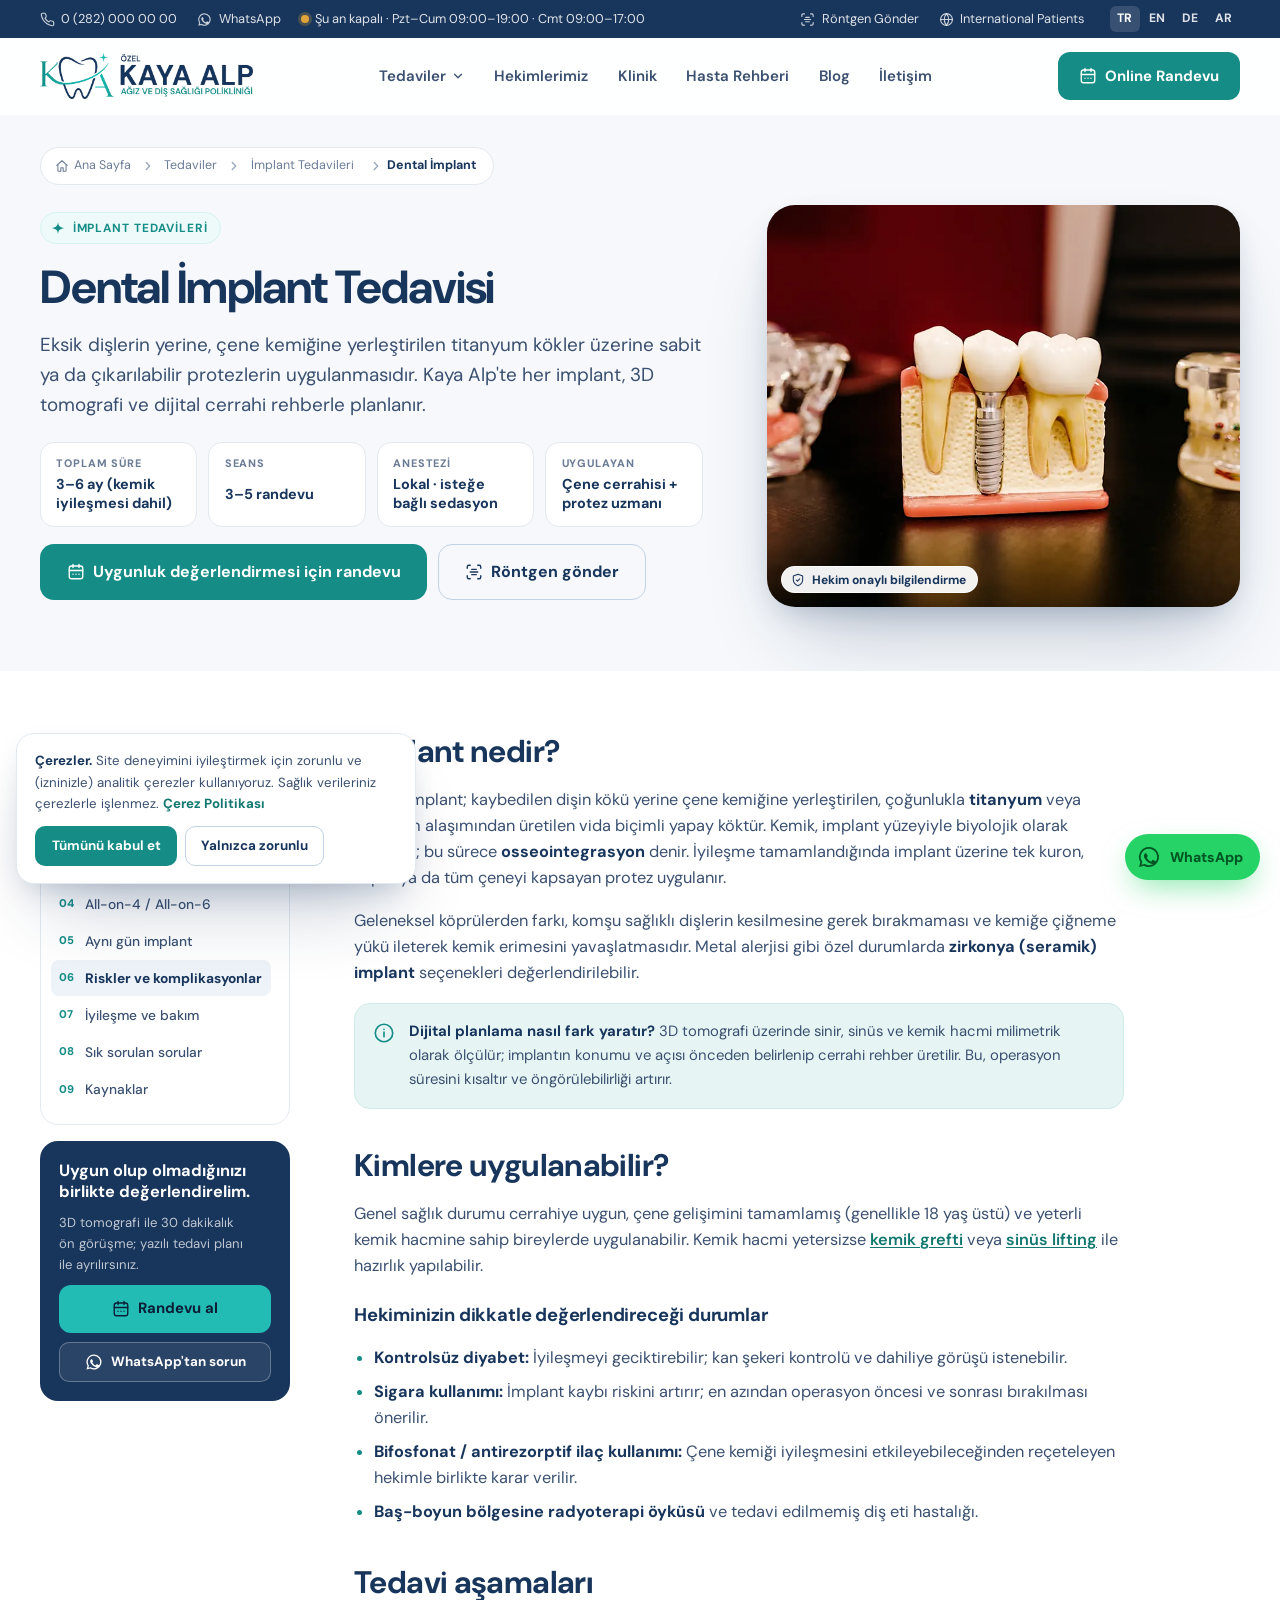
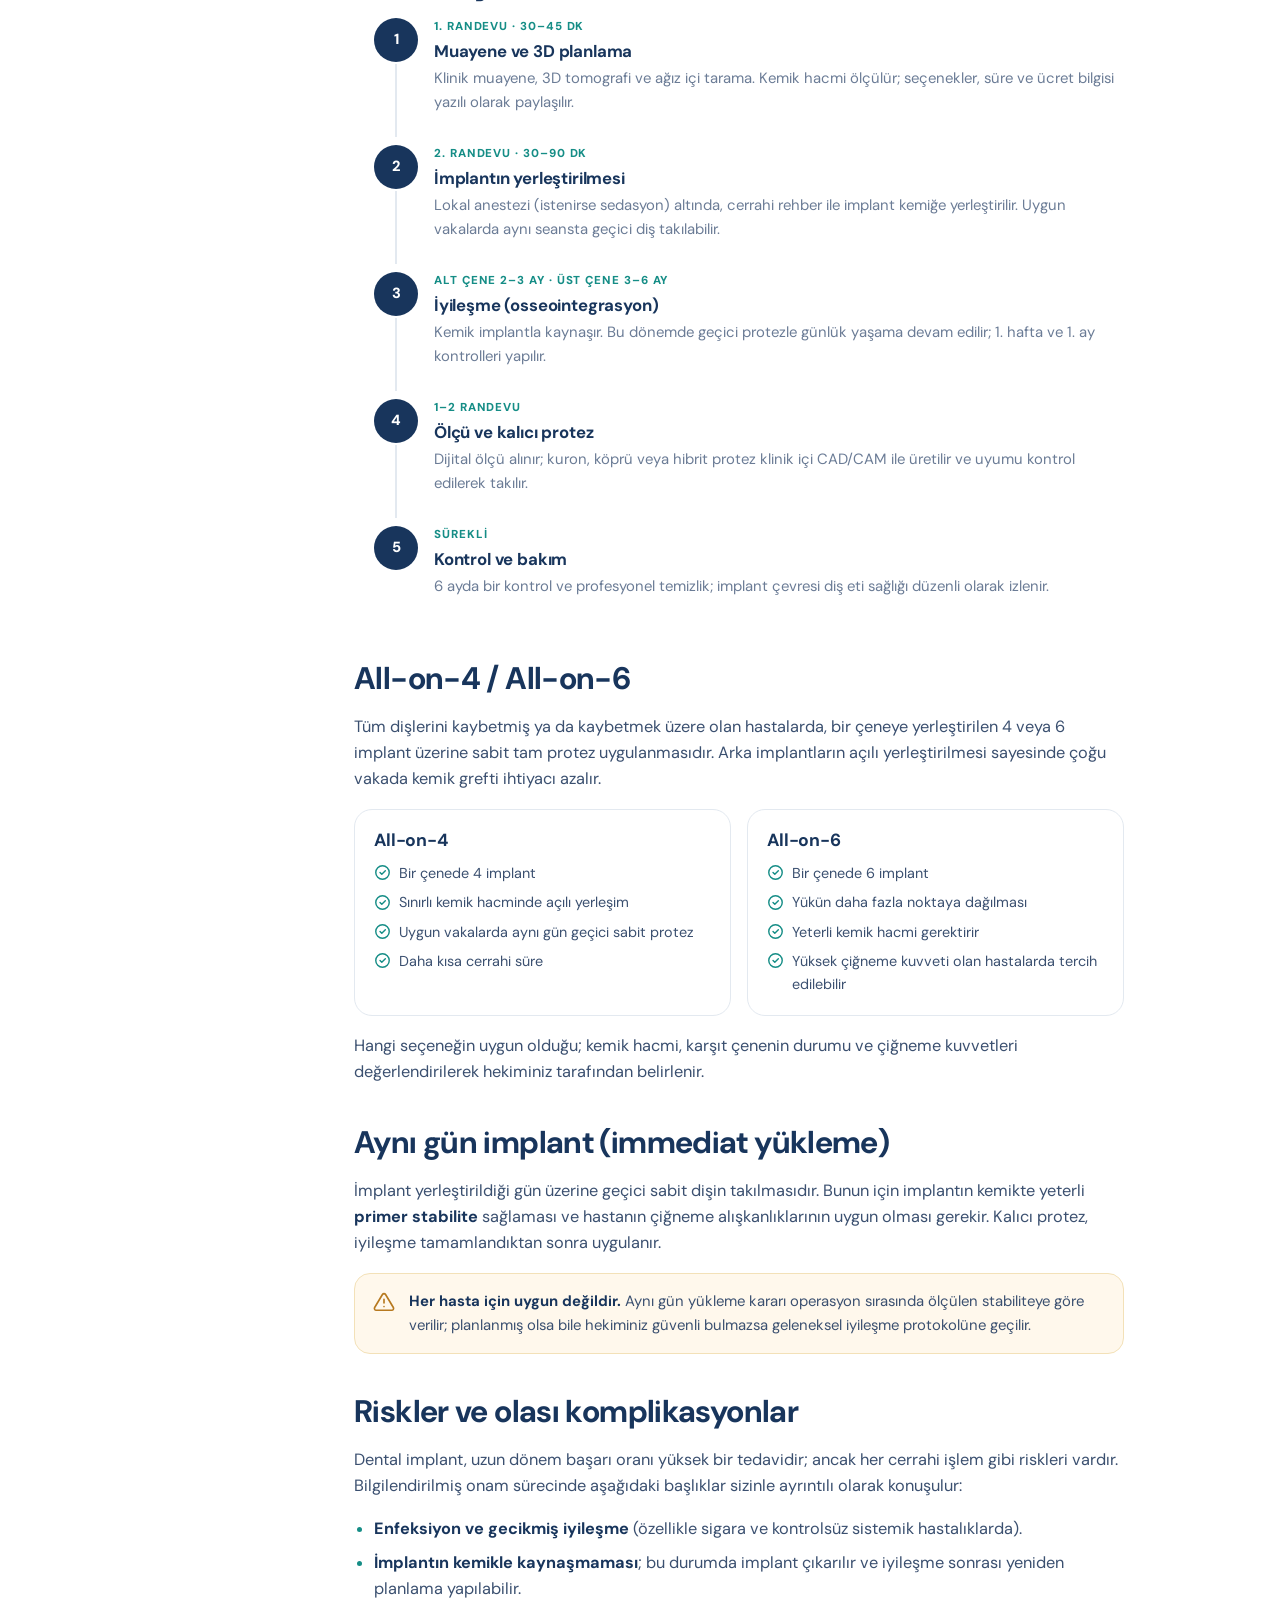
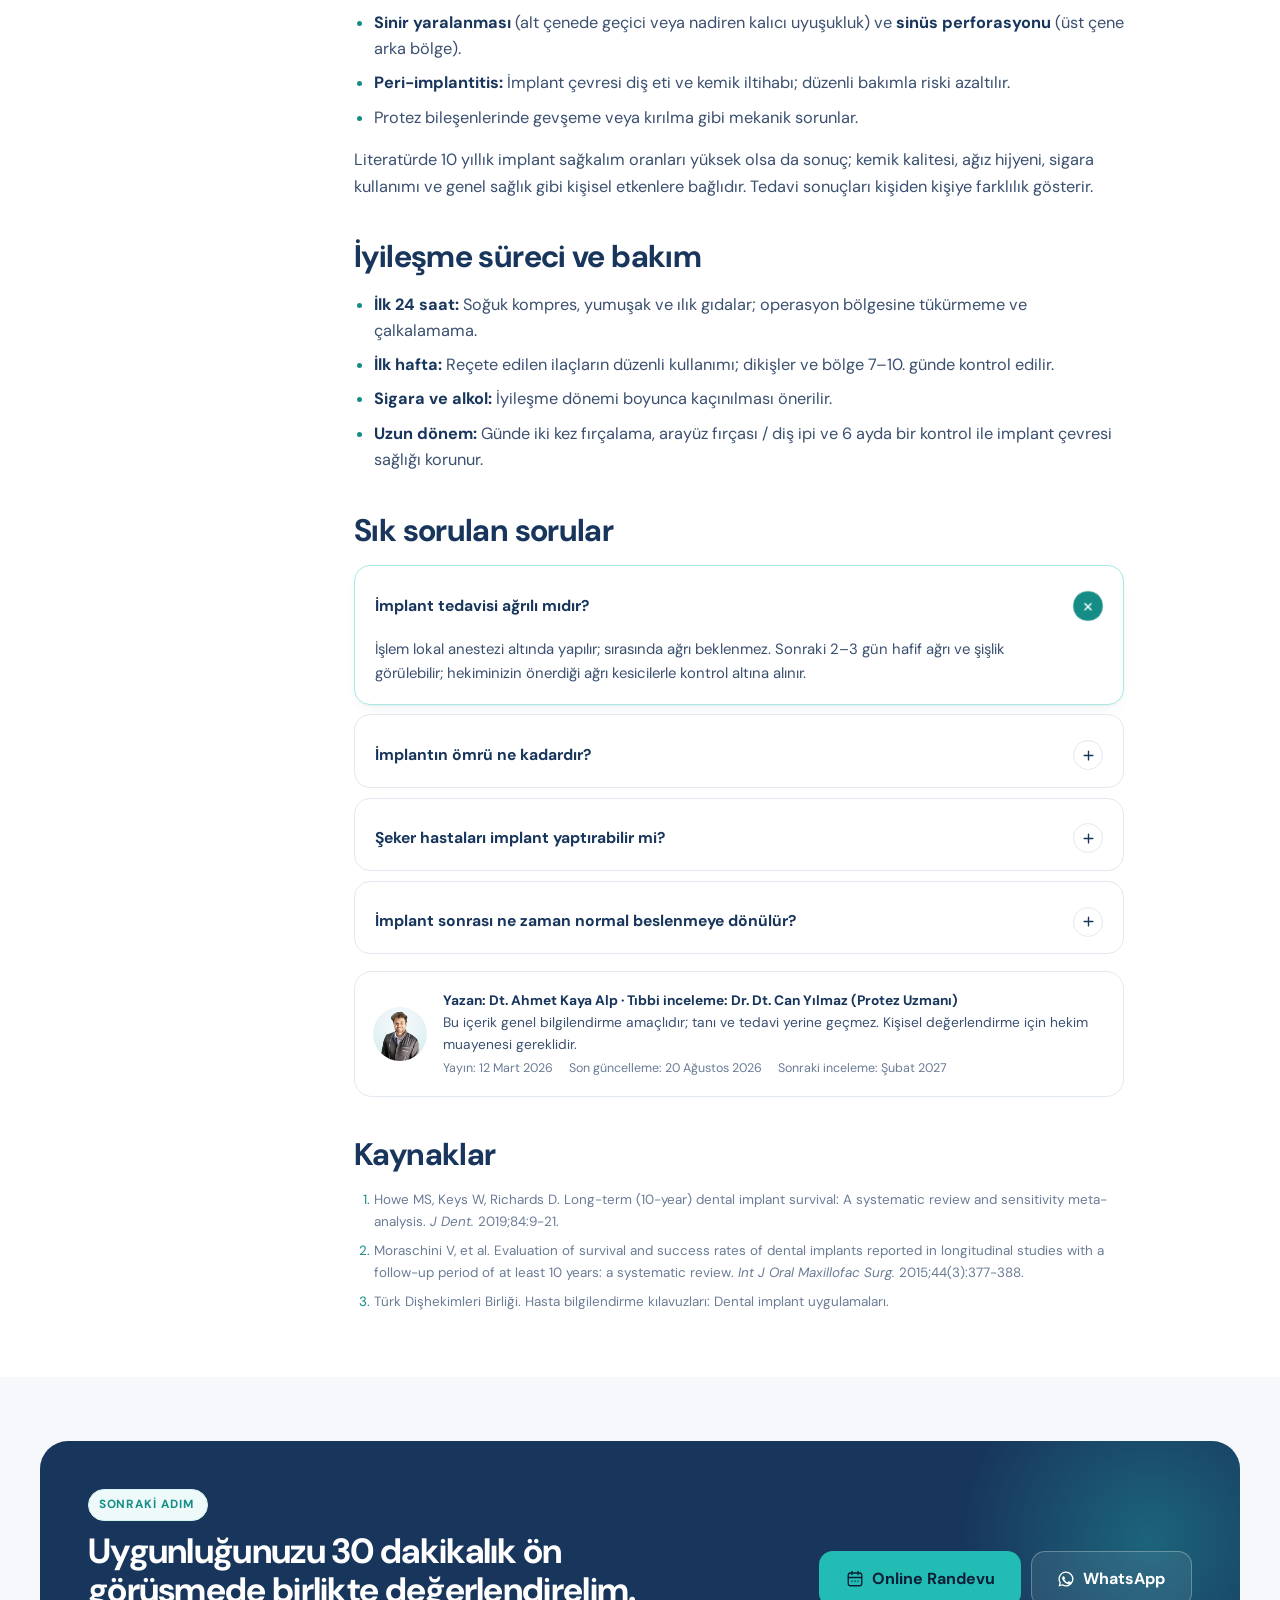
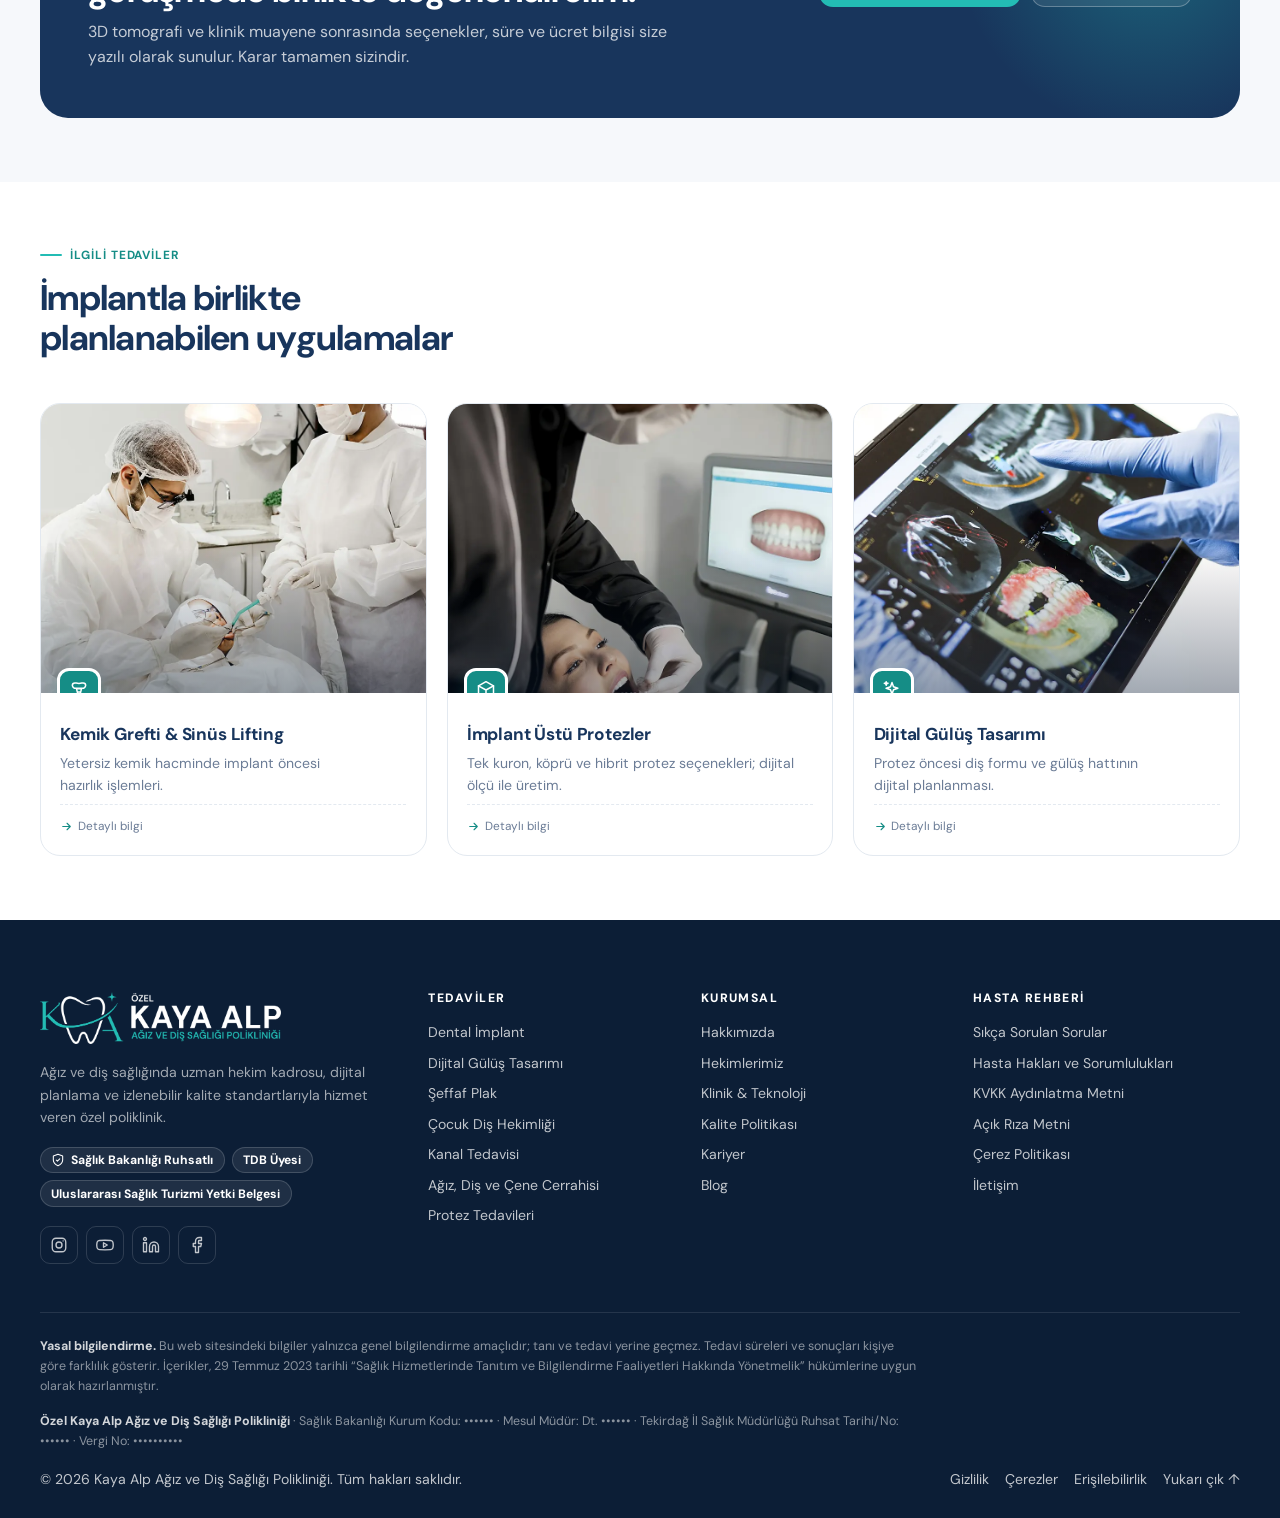
==== tedaviler/implant.html @ f44981b9 "Kaya Alp prototype v0.2 preview build Co-Authored-By: Claude Fable 5.1 <noreply@anthropic.com>" ====
<!DOCTYPE html>
<html lang="tr" class="no-js">
<head>
  <meta charset="utf-8">
  <meta name="viewport" content="width=device-width, initial-scale=1, viewport-fit=cover">
  <title>Dental İmplant Tedavisi: Aşamalar, Süre ve Riskler | Kaya Alp Ağız ve Diş Sağlığı Polikliniği</title>
  <meta name="description" content="Dental implant nedir, kimlere uygulanır, tedavi kaç aşamadan oluşur ve ne kadar sürer? All-on-4, aynı gün implant ve olası riskler; Kaya Alp hekimlerinin hazırladığı, güncel kaynaklara dayanan bilgilendirme.">
  <link rel="canonical" href="https://kayaalpdent.com/tedaviler/implant">
  <link rel="alternate" hreflang="tr" href="https://kayaalpdent.com/tedaviler/implant">
  <link rel="alternate" hreflang="en" href="https://kayaalpdent.com/en/treatments/dental-implants">
  <link rel="alternate" hreflang="de" href="https://kayaalpdent.com/de/behandlungen/zahnimplantate">
  <link rel="alternate" hreflang="x-default" href="https://kayaalpdent.com/tedaviler/implant">
  <meta name="robots" content="index, follow, max-image-preview:large, max-snippet:-1">
  <meta name="theme-color" content="#18355C">
  <meta property="og:type" content="article">
  <meta property="og:locale" content="tr_TR">
  <meta property="og:site_name" content="Kaya Alp Ağız ve Diş Sağlığı Polikliniği">
  <meta property="og:title" content="Dental İmplant Tedavisi: Aşamalar, Süre ve Riskler">
  <meta property="og:description" content="İmplant kimlere uygulanır, kaç seans sürer, riskleri nelerdir? Hekim onaylı bilgilendirme.">
  <meta property="og:url" content="https://kayaalpdent.com/tedaviler/implant">
  <meta property="og:image" content="https://kayaalpdent.com/assets/img/tx-implant.jpg">
  <meta name="twitter:card" content="summary_large_image">
  <link rel="icon" href="../assets/img/favicon.svg" type="image/svg+xml">
  <link rel="preconnect" href="https://fonts.googleapis.com">
  <link rel="preconnect" href="https://fonts.gstatic.com" crossorigin>
  <link rel="stylesheet" href="https://fonts.googleapis.com/css2?family=DM+Sans:opsz,wght@9..40,300..800&display=swap">
  <link rel="stylesheet" href="../assets/css/style.css">
  <script>document.documentElement.className = document.documentElement.className.replace('no-js', 'js');</script>
  <script type="application/ld+json">
  {
    "@context": "https://schema.org",
    "@graph": [
      {
        "@type": "MedicalWebPage",
        "@id": "https://kayaalpdent.com/tedaviler/implant#webpage",
        "url": "https://kayaalpdent.com/tedaviler/implant",
        "name": "Dental İmplant Tedavisi: Aşamalar, Süre ve Riskler",
        "inLanguage": "tr-TR",
        "isPartOf": { "@id": "https://kayaalpdent.com/#website" },
        "about": { "@id": "https://kayaalpdent.com/tedaviler/implant#procedure" },
        "audience": { "@type": "MedicalAudience", "audienceType": "Patient" },
        "author": { "@type": "Person", "name": "Dt. Ahmet Kaya Alp", "jobTitle": "Diş Hekimi", "worksFor": { "@id": "https://kayaalpdent.com/#clinic" } },
        "reviewedBy": { "@type": "Person", "name": "Dr. Dt. Can Yılmaz", "jobTitle": "Protez Uzmanı" },
        "datePublished": "2026-03-12",
        "dateModified": "2026-08-20",
        "lastReviewed": "2026-08-20",
        "publisher": { "@id": "https://kayaalpdent.com/#clinic" }
      },
      {
        "@type": "MedicalProcedure",
        "@id": "https://kayaalpdent.com/tedaviler/implant#procedure",
        "name": "Dental İmplant",
        "alternateName": ["Diş İmplantı", "Dental Implant"],
        "procedureType": "https://schema.org/SurgicalProcedure",
        "bodyLocation": "Çene kemiği",
        "howPerformed": "Lokal anestezi altında, 3D tomografi ile planlanan konuma titanyum implant yerleştirilir; kemik iyileşmesi (osseointegrasyon) sonrası protez uygulanır.",
        "preparation": "Klinik muayene, 3D tomografi, gerekirse kemik grefti veya sinüs lifting.",
        "followup": "İlk hafta kontrol, protez sonrası 6 ayda bir kontrol ve profesyonel temizlik."
      },
      {
        "@type": "BreadcrumbList",
        "itemListElement": [
          { "@type": "ListItem", "position": 1, "name": "Ana Sayfa", "item": "https://kayaalpdent.com/" },
          { "@type": "ListItem", "position": 2, "name": "Tedaviler", "item": "https://kayaalpdent.com/tedaviler" },
          { "@type": "ListItem", "position": 3, "name": "Dental İmplant", "item": "https://kayaalpdent.com/tedaviler/implant" }
        ]
      },
      {
        "@type": "FAQPage",
        "mainEntity": [
          { "@type": "Question", "name": "İmplant tedavisi ağrılı mıdır?", "acceptedAnswer": { "@type": "Answer", "text": "İşlem lokal anestezi altında yapılır; sırasında ağrı beklenmez. Sonraki 2–3 gün hafif ağrı ve şişlik görülebilir; hekiminizin önerdiği ağrı kesicilerle kontrol altına alınır." } },
          { "@type": "Question", "name": "İmplantın ömrü ne kadardır?", "acceptedAnswer": { "@type": "Answer", "text": "Düzenli bakım ve kontrolle implantlar uzun yıllar kullanılabilir; literatürde 10 yıllık sağkalım oranları yüksektir. Ömür; ağız hijyeni, sigara, genel sağlık ve kemik kalitesine bağlıdır." } },
          { "@type": "Question", "name": "Şeker hastaları implant yaptırabilir mi?", "acceptedAnswer": { "@type": "Answer", "text": "Kan şekeri kontrol altındaysa çoğunlukla uygulanabilir. Kontrolsüz diyabet iyileşmeyi geciktirebileceğinden, hekiminiz dahiliye görüşü ve HbA1c değerlendirmesi isteyebilir." } },
          { "@type": "Question", "name": "İmplant sonrası ne zaman normal beslenmeye dönülür?", "acceptedAnswer": { "@type": "Answer", "text": "İlk 24 saat soğuk ve yumuşak gıdalar önerilir; ilk hafta çiğneme bölgesine yük bindirilmez. Kalıcı protez takıldıktan sonra normal beslenmeye dönülür." } }
        ]
      }
    ]
  }
  </script>
</head>
<body>
<a class="skip-link" href="#icerik">İçeriğe geç</a>

<svg width="0" height="0" style="position:absolute" aria-hidden="true" focusable="false">
  <defs>
    <symbol id="i-spark" viewBox="0 0 24 24"><path fill="currentColor" d="M12 1.5c.7 6.6 2.4 8.3 10.5 10.5C14.4 14.2 12.7 15.9 12 22.5c-.7-6.6-2.4-8.3-10.5-10.5C9.6 9.8 11.3 8.1 12 1.5z"/></symbol>
    <symbol id="i-phone" viewBox="0 0 24 24" fill="none" stroke="currentColor" stroke-width="1.8" stroke-linecap="round" stroke-linejoin="round"><path d="M22 16.9v3a2 2 0 0 1-2.2 2 19.8 19.8 0 0 1-8.6-3.1 19.5 19.5 0 0 1-6-6A19.8 19.8 0 0 1 2.1 4.2 2 2 0 0 1 4.1 2h3a2 2 0 0 1 2 1.7c.1.9.4 1.8.7 2.7a2 2 0 0 1-.5 2.1L8 9.8a16 16 0 0 0 6 6l1.3-1.3a2 2 0 0 1 2.1-.4c.9.3 1.8.6 2.7.7a2 2 0 0 1 1.7 2z"/></symbol>
    <symbol id="i-whatsapp" viewBox="0 0 24 24"><path fill="currentColor" d="M12 2a10 10 0 0 0-8.6 15.1L2 22l5-1.3A10 10 0 1 0 12 2zm0 1.8a8.2 8.2 0 1 1-4.2 15.3l-.3-.2-3 .8.8-2.9-.2-.3A8.2 8.2 0 0 1 12 3.8zm-3.3 4.4c-.2 0-.5.1-.8.4-.3.3-1 1-1 2.4s1 2.8 1.2 3c.1.2 2 3.2 5 4.3 2.5 1 3 .8 3.5.7.5-.1 1.7-.7 2-1.4.2-.7.2-1.3.2-1.4-.1-.1-.3-.2-.6-.3l-2-1c-.3-.1-.5-.2-.7.2l-1 1.2c-.2.2-.3.2-.6.1-.3-.2-1.3-.5-2.4-1.5-.9-.8-1.5-1.8-1.7-2.1-.2-.3 0-.5.1-.6l.5-.5.3-.5c.1-.2 0-.4 0-.5L9.5 8.7c-.2-.6-.5-.5-.7-.5h-.1z"/></symbol>
    <symbol id="i-scan" viewBox="0 0 24 24" fill="none" stroke="currentColor" stroke-width="1.8" stroke-linecap="round" stroke-linejoin="round"><path d="M3 7V5a2 2 0 0 1 2-2h2M17 3h2a2 2 0 0 1 2 2v2M21 17v2a2 2 0 0 1-2 2h-2M7 21H5a2 2 0 0 1-2-2v-2"/><path d="M7 12h10M9 8.5h6M9 15.5h6"/></symbol>
    <symbol id="i-calendar" viewBox="0 0 24 24" fill="none" stroke="currentColor" stroke-width="1.8" stroke-linecap="round" stroke-linejoin="round"><rect x="3" y="4" width="18" height="17" rx="3"/><path d="M16 2v4M8 2v4M3 10h18M8 15h.01M12 15h.01M16 15h.01"/></symbol>
    <symbol id="i-globe" viewBox="0 0 24 24" fill="none" stroke="currentColor" stroke-width="1.8" stroke-linecap="round" stroke-linejoin="round"><circle cx="12" cy="12" r="9.5"/><path d="M2.5 12h19M12 2.5a14.5 14.5 0 0 1 0 19M12 2.5a14.5 14.5 0 0 0 0 19"/></symbol>
    <symbol id="i-shield" viewBox="0 0 24 24" fill="none" stroke="currentColor" stroke-width="1.8" stroke-linecap="round" stroke-linejoin="round"><path d="M12 22s8-4 8-10V5l-8-3-8 3v7c0 6 8 10 8 10z"/><path d="m9 12 2 2 4-4"/></symbol>
    <symbol id="i-check" viewBox="0 0 24 24" fill="none" stroke="currentColor" stroke-width="2" stroke-linecap="round" stroke-linejoin="round"><circle cx="12" cy="12" r="9.5"/><path d="m8.5 12 2.5 2.5 5-5"/></symbol>
    <symbol id="i-arrow" viewBox="0 0 24 24" fill="none" stroke="currentColor" stroke-width="2" stroke-linecap="round" stroke-linejoin="round"><path d="M5 12h14M13 6l6 6-6 6"/></symbol>
    <symbol id="i-chevron" viewBox="0 0 24 24" fill="none" stroke="currentColor" stroke-width="2.2" stroke-linecap="round" stroke-linejoin="round"><path d="m6 9 6 6 6-6"/></symbol>
    <symbol id="i-chevron-r" viewBox="0 0 24 24" fill="none" stroke="currentColor" stroke-width="2.2" stroke-linecap="round" stroke-linejoin="round"><path d="m9 6 6 6-6 6"/></symbol>
    <symbol id="i-close" viewBox="0 0 24 24" fill="none" stroke="currentColor" stroke-width="2" stroke-linecap="round" stroke-linejoin="round"><path d="M18 6 6 18M6 6l12 12"/></symbol>
    <symbol id="i-menu" viewBox="0 0 24 24" fill="none" stroke="currentColor" stroke-width="2" stroke-linecap="round" stroke-linejoin="round"><path d="M4 7h16M4 12h16M4 17h10"/></symbol>
    <symbol id="i-plus" viewBox="0 0 24 24" fill="none" stroke="currentColor" stroke-width="2.2" stroke-linecap="round" stroke-linejoin="round"><path d="M12 5v14M5 12h14"/></symbol>
    <symbol id="i-home" viewBox="0 0 24 24" fill="none" stroke="currentColor" stroke-width="1.8" stroke-linecap="round" stroke-linejoin="round"><path d="M3 11 12 3l9 8"/><path d="M5 10v10a1 1 0 0 0 1 1h4v-6h4v6h4a1 1 0 0 0 1-1V10"/></symbol>
    <symbol id="i-grid" viewBox="0 0 24 24" fill="none" stroke="currentColor" stroke-width="1.8" stroke-linecap="round" stroke-linejoin="round"><rect x="3" y="3" width="7" height="7" rx="2"/><rect x="14" y="3" width="7" height="7" rx="2"/><rect x="3" y="14" width="7" height="7" rx="2"/><rect x="14" y="14" width="7" height="7" rx="2"/></symbol>
    <symbol id="i-tooth" viewBox="0 0 24 24" fill="none" stroke="currentColor" stroke-width="1.8" stroke-linecap="round" stroke-linejoin="round"><path d="M7 3c-2.5 0-4 2-4 4.5 0 3 1.5 4.5 2 7.5.4 2.5 1 6 2.5 6s2-3 2.5-5c.3-1 .7-1 1 0 .5 2 1 5 2.5 5s2.1-3.5 2.5-6c.5-3 2-4.5 2-7.5C20 5 18.5 3 16 3c-1.5 0-2.5.7-4 .7S8.5 3 7 3z"/></symbol>
    <symbol id="i-implant" viewBox="0 0 24 24" fill="none" stroke="currentColor" stroke-width="1.8" stroke-linecap="round" stroke-linejoin="round"><path d="M7 3.5C5 3.5 4 5 4 6.5c0 1.8 1.3 2.6 2.5 3.5h11C18.7 9.1 20 8.3 20 6.5 20 5 19 3.5 17 3.5c-1.4 0-2.2.6-5 .6s-3.6-.6-5-.6z"/><path d="M9 10.5h6l-1 4H10zM10 14.5h4l-.8 3h-2.4zM11.2 17.5h1.6l-.8 3z"/></symbol>
    <symbol id="i-sparkle" viewBox="0 0 24 24" fill="none" stroke="currentColor" stroke-width="1.8" stroke-linecap="round" stroke-linejoin="round"><path d="M12 3l1.8 5.2L19 10l-5.2 1.8L12 17l-1.8-5.2L5 10l5.2-1.8zM19 17l.8 2.2L22 20l-2.2.8L19 23l-.8-2.2L16 20l2.2-.8zM5 2l.6 1.6L7.2 4l-1.6.6L5 6.2 4.4 4.6 2.8 4l1.6-.4z"/></symbol>
    <symbol id="i-aligner" viewBox="0 0 24 24" fill="none" stroke="currentColor" stroke-width="1.8" stroke-linecap="round" stroke-linejoin="round"><path d="M3 12c0-3.5 2-6.5 4.5-6.5S12 8.5 12 12s2-6.5 4.5-6.5S21 8.5 21 12"/><path d="M3 12c0 3.5 2 6.5 4.5 6.5S12 15.5 12 12s2 6.5 4.5 6.5S21 15.5 21 12"/><path d="M5 12h14"/></symbol>
    <symbol id="i-cube" viewBox="0 0 24 24" fill="none" stroke="currentColor" stroke-width="1.8" stroke-linecap="round" stroke-linejoin="round"><path d="M12 2 3 7v10l9 5 9-5V7z"/><path d="M3 7l9 5 9-5M12 12v10"/></symbol>
    <symbol id="i-alert" viewBox="0 0 24 24" fill="none" stroke="currentColor" stroke-width="1.8" stroke-linecap="round" stroke-linejoin="round"><path d="M10.3 3.8 1.8 18a2 2 0 0 0 1.7 3h17a2 2 0 0 0 1.7-3L13.7 3.8a2 2 0 0 0-3.4 0z"/><path d="M12 9v4M12 17h.01"/></symbol>
    <symbol id="i-info" viewBox="0 0 24 24" fill="none" stroke="currentColor" stroke-width="1.8" stroke-linecap="round" stroke-linejoin="round"><circle cx="12" cy="12" r="9.5"/><path d="M12 11v5M12 8h.01"/></symbol>
    <symbol id="i-file" viewBox="0 0 24 24" fill="none" stroke="currentColor" stroke-width="1.8" stroke-linecap="round" stroke-linejoin="round"><path d="M14 2H6a2 2 0 0 0-2 2v16a2 2 0 0 0 2 2h12a2 2 0 0 0 2-2V8z"/><path d="M14 2v6h6M16 13H8M16 17H8M10 9H8"/></symbol>
    <symbol id="i-users" viewBox="0 0 24 24" fill="none" stroke="currentColor" stroke-width="1.8" stroke-linecap="round" stroke-linejoin="round"><path d="M17 21v-2a4 4 0 0 0-4-4H5a4 4 0 0 0-4 4v2"/><circle cx="9" cy="7" r="4"/><path d="M23 21v-2a4 4 0 0 0-3-3.9M16 3.1a4 4 0 0 1 0 7.8"/></symbol>
    <symbol id="i-hospital" viewBox="0 0 24 24" fill="none" stroke="currentColor" stroke-width="1.8" stroke-linecap="round" stroke-linejoin="round"><path d="M3 21h18M5 21V5a2 2 0 0 1 2-2h10a2 2 0 0 1 2 2v16"/><path d="M12 7v4M10 9h4M9 21v-4h6v4"/></symbol>
    <symbol id="i-heart" viewBox="0 0 24 24" fill="none" stroke="currentColor" stroke-width="1.8" stroke-linecap="round" stroke-linejoin="round"><path d="M19 14c1.5-1.5 3-3.2 3-5.5A5.5 5.5 0 0 0 12 5a5.5 5.5 0 0 0-10 3.5c0 2.3 1.5 4 3 5.5l7 7z"/><path d="M3.2 12H9l1.5-3 3 6 1.5-3h5.8"/></symbol>
    <symbol id="i-pin" viewBox="0 0 24 24" fill="none" stroke="currentColor" stroke-width="1.8" stroke-linecap="round" stroke-linejoin="round"><path d="M12 22s7-6.5 7-12a7 7 0 0 0-14 0c0 5.5 7 12 7 12z"/><circle cx="12" cy="10" r="2.5"/></symbol>
    <symbol id="i-mail" viewBox="0 0 24 24" fill="none" stroke="currentColor" stroke-width="1.8" stroke-linecap="round" stroke-linejoin="round"><rect x="3" y="5" width="18" height="14" rx="2"/><path d="m3 7 9 6 9-6"/></symbol>
    <symbol id="i-instagram" viewBox="0 0 24 24" fill="none" stroke="currentColor" stroke-width="1.8" stroke-linecap="round" stroke-linejoin="round"><rect x="3" y="3" width="18" height="18" rx="5"/><circle cx="12" cy="12" r="4"/><path d="M17.5 6.5h.01"/></symbol>
    <symbol id="i-youtube" viewBox="0 0 24 24" fill="none" stroke="currentColor" stroke-width="1.8" stroke-linecap="round" stroke-linejoin="round"><path d="M22.5 8.2a3 3 0 0 0-2.1-2.1C18.6 5.6 12 5.6 12 5.6s-6.6 0-8.4.5A3 3 0 0 0 1.5 8.2 31 31 0 0 0 1 12a31 31 0 0 0 .5 3.8 3 3 0 0 0 2.1 2.1c1.8.5 8.4.5 8.4.5s6.6 0 8.4-.5a3 3 0 0 0 2.1-2.1A31 31 0 0 0 23 12a31 31 0 0 0-.5-3.8z"/><path d="m10 15 5-3-5-3z"/></symbol>
    <symbol id="i-linkedin" viewBox="0 0 24 24" fill="none" stroke="currentColor" stroke-width="1.8" stroke-linecap="round" stroke-linejoin="round"><path d="M16 8a6 6 0 0 1 6 6v7h-4v-7a2 2 0 0 0-4 0v7h-4v-7a6 6 0 0 1 6-6z"/><rect x="2" y="9" width="4" height="12"/><circle cx="4" cy="4" r="2"/></symbol>
    <symbol id="i-facebook" viewBox="0 0 24 24" fill="none" stroke="currentColor" stroke-width="1.8" stroke-linecap="round" stroke-linejoin="round"><path d="M18 2h-3a5 5 0 0 0-5 5v3H7v4h3v8h4v-8h3l1-4h-4V7a1 1 0 0 1 1-1h3z"/></symbol>
  </defs>
</svg>

<header class="site-header" id="top">
  <div class="topbar">
    <div class="container topbar__inner">
      <div class="topbar__group">
        <a href="tel:+902820000000"><svg><use href="#i-phone"/></svg><span class="tabular">0 (282) 000 00 00</span></a>
        <a href="https://wa.me/905000000000" target="_blank" rel="noopener"><svg><use href="#i-whatsapp"/></svg>WhatsApp</a>
        <span class="topbar__item"><span class="status-dot" data-open-dot></span><span class="topbar__hours-text" data-open-text>Pzt–Cum 09:00–19:00 · Cmt 09:00–17:00</span></span>
      </div>
      <div class="topbar__group topbar__group--right">
        <a href="../index.html#randevu"><svg><use href="#i-scan"/></svg>Röntgen Gönder</a>
        <a href="../index.html#uluslararasi"><svg><use href="#i-globe"/></svg>International Patients</a>
        <nav class="lang" aria-label="Dil seçimi"><a href="#" aria-current="true" hreflang="tr">TR</a><a href="#" hreflang="en">EN</a><a href="#" hreflang="de">DE</a><a href="#" hreflang="ar">AR</a></nav>
      </div>
    </div>
  </div>
  <div class="navbar">
    <div class="container navbar__inner">
      <a class="logo" href="../index.html" aria-label="Kaya Alp Ağız ve Diş Sağlığı Polikliniği ana sayfa"><img src="../assets/img/brand/logo-horizontal.png" alt="Özel Kaya Alp Ağız ve Diş Sağlığı Polikliniği" width="1400" height="302"></a>
      <nav class="nav" aria-label="Ana menü">
        <ul class="nav__list">
          <li class="nav__item has-mega">
            <button class="nav__link" type="button" aria-expanded="false" aria-controls="mega-tedaviler">Tedaviler <svg><use href="#i-chevron"/></svg></button>
            <div class="mega" id="mega-tedaviler">
              <div class="mega__panel">
                <div class="mega__col"><div class="mega__head"><span><svg><use href="#i-implant"/></svg></span><div><h4>İmplant</h4><small>Eksik diş çözümleri</small></div></div><a href="implant.html">Dental İmplant <svg><use href="#i-arrow"/></svg></a><a href="implant.html#all-on-4">All-on-4 / All-on-6 <svg><use href="#i-arrow"/></svg></a><a href="implant.html#ayni-gun">Aynı Gün İmplant <svg><use href="#i-arrow"/></svg></a><a href="#">Sinüs Lifting &amp; Greft <svg><use href="#i-arrow"/></svg></a><a href="#">Zigomatik İmplant <svg><use href="#i-arrow"/></svg></a></div>
                <div class="mega__col"><div class="mega__head"><span><svg><use href="#i-sparkle"/></svg></span><div><h4>Estetik</h4><small>Gülüş tasarımı</small></div></div><a href="#">Dijital Gülüş Tasarımı <svg><use href="#i-arrow"/></svg></a><a href="#">Lamine Kaplama <svg><use href="#i-arrow"/></svg></a><a href="#">Zirkonyum &amp; E-max <svg><use href="#i-arrow"/></svg></a><a href="#">Diş Beyazlatma <svg><use href="#i-arrow"/></svg></a><a href="#">Pembe Estetik <svg><use href="#i-arrow"/></svg></a></div>
                <div class="mega__col"><div class="mega__head"><span><svg><use href="#i-aligner"/></svg></span><div><h4>Ortodonti &amp; Çocuk</h4><small>Her yaşa uygun</small></div></div><a href="#">Şeffaf Plak <svg><use href="#i-arrow"/></svg></a><a href="#">Braket Tedavileri <svg><use href="#i-arrow"/></svg></a><a href="#">Çocuk Ortodontisi <svg><use href="#i-arrow"/></svg></a><a href="#">Çocuk Diş Hekimliği <svg><use href="#i-arrow"/></svg></a><a href="#">Sedasyon ve Anestezi <svg><use href="#i-arrow"/></svg></a></div>
                <div class="mega__col"><div class="mega__head"><span><svg><use href="#i-tooth"/></svg></span><div><h4>Tedavi &amp; Cerrahi</h4><small>Koruyucu ve onarıcı</small></div></div><a href="#">Kanal Tedavisi <svg><use href="#i-arrow"/></svg></a><a href="#">Gömülü 20'lik Diş <svg><use href="#i-arrow"/></svg></a><a href="#">Diş Eti Tedavileri <svg><use href="#i-arrow"/></svg></a><a href="#">Çene Eklemi (TME) <svg><use href="#i-arrow"/></svg></a><a href="#">Protez Tedavileri <svg><use href="#i-arrow"/></svg></a><a href="../index.html#tedaviler" class="is-all">Tüm tedaviler <svg><use href="#i-arrow"/></svg></a></div>
                <a class="mega__feature" href="../index.html#dijital"><img src="../assets/img/tx-digital.jpg" alt="" loading="lazy" width="900" height="675"><span class="chip chip--dark"><svg><use href="#i-cube"/></svg>3D planlama</span><strong>Dijital Gülüş Tasarımı</strong><span>Tedaviye başlamadan önce planlanan sonucu birlikte değerlendirin.</span></a>
                <div class="mega__foot"><a href="../index.html#randevu"><svg><use href="#i-calendar"/></svg>Online randevu</a><a href="../index.html#randevu"><svg><use href="#i-scan"/></svg>Röntgen gönder</a><a href="https://wa.me/905000000000"><svg><use href="#i-whatsapp"/></svg>WhatsApp'tan sor</a><span class="spacer"></span><span style="color:var(--ink-3)">Hangi tedavinin uygun olduğuna hekiminizle birlikte karar verirsiniz.</span></div>
              </div>
            </div>
          </li>
          <li class="nav__item"><a class="nav__link" href="../index.html#hekimler">Hekimlerimiz</a></li>
          <li class="nav__item"><a class="nav__link" href="../index.html#klinik">Klinik</a></li>
          <li class="nav__item"><a class="nav__link" href="../index.html#sss">Hasta Rehberi</a></li>
          <li class="nav__item"><a class="nav__link" href="../index.html#blog">Blog</a></li>
          <li class="nav__item"><a class="nav__link" href="../index.html#iletisim">İletişim</a></li>
        </ul>
      </nav>
      <div class="navbar__actions">
        <a class="btn btn--primary" href="../index.html#randevu"><svg><use href="#i-calendar"/></svg>Online Randevu</a>
        <button class="icon-btn burger" type="button" aria-label="Menüyü aç" aria-expanded="false" aria-controls="mobile-menu"><svg><use href="#i-menu"/></svg></button>
      </div>
    </div>
  </div>
</header>

<div class="sheet" id="mobile-menu" aria-hidden="true">
  <div class="sheet__backdrop" data-sheet-close></div>
  <div class="sheet__panel" role="dialog" aria-modal="true" aria-label="Menü">
    <div class="sheet__top"><img src="../assets/img/brand/logo-horizontal.png" alt="Kaya Alp Ağız ve Diş Sağlığı Polikliniği" width="1400" height="302"><button class="icon-btn" type="button" aria-label="Menüyü kapat" data-sheet-close><svg><use href="#i-close"/></svg></button></div>
    <div class="sheet__quick">
      <a href="../index.html#randevu"><span><svg><use href="#i-calendar"/></svg></span>Randevu</a>
      <a href="../index.html#randevu"><span><svg><use href="#i-scan"/></svg></span>Röntgen</a>
      <a class="is-wa" href="https://wa.me/905000000000"><span><svg><use href="#i-whatsapp"/></svg></span>WhatsApp</a>
      <a href="tel:+902820000000"><span><svg><use href="#i-phone"/></svg></span>Ara</a>
    </div>
    <nav class="sheet__nav" aria-label="Mobil menü">
      <details open><summary class="sheet__item"><span class="ico"><svg><use href="#i-grid"/></svg></span>Tedaviler <svg><use href="#i-chevron"/></svg></summary><div class="sheet__sub"><a href="implant.html">Dental İmplant <svg><use href="#i-chevron-r"/></svg></a><a href="../index.html#dijital">Dijital Gülüş Tasarımı <svg><use href="#i-chevron-r"/></svg></a><a href="#">Şeffaf Plak <svg><use href="#i-chevron-r"/></svg></a><a href="#">Çocuk Diş Hekimliği <svg><use href="#i-chevron-r"/></svg></a><a href="#">Kanal Tedavisi <svg><use href="#i-chevron-r"/></svg></a><a href="../index.html#tedaviler">Tüm tedaviler <svg><use href="#i-chevron-r"/></svg></a></div></details>
      <a class="sheet__item" href="../index.html#hekimler"><span class="ico"><svg><use href="#i-users"/></svg></span>Hekimlerimiz <svg><use href="#i-chevron-r"/></svg></a>
      <a class="sheet__item" href="../index.html#klinik"><span class="ico"><svg><use href="#i-hospital"/></svg></span>Klinik &amp; Teknoloji <svg><use href="#i-chevron-r"/></svg></a>
      <a class="sheet__item" href="../index.html#uluslararasi"><span class="ico"><svg><use href="#i-globe"/></svg></span>Uluslararası Hastalar <svg><use href="#i-chevron-r"/></svg></a>
      <a class="sheet__item" href="../index.html#sss"><span class="ico"><svg><use href="#i-file"/></svg></span>Hasta Rehberi &amp; SSS <svg><use href="#i-chevron-r"/></svg></a>
      <a class="sheet__item" href="../index.html#iletisim"><span class="ico"><svg><use href="#i-pin"/></svg></span>İletişim <svg><use href="#i-chevron-r"/></svg></a>
    </nav>
    <div class="sheet__foot"><span>Pzt–Cum 09:00–19:00 · Cmt 09:00–17:00</span><div class="langs"><a href="#" aria-current="true">TR</a><a href="#">EN</a><a href="#">DE</a><a href="#">AR</a></div></div>
  </div>
</div>

<main id="icerik">

<section class="page-hero" aria-labelledby="page-title">
  <div class="container">
    <nav aria-label="Sayfa yolu"><ol class="crumbs"><li><a href="../index.html"><svg><use href="#i-home"/></svg>Ana Sayfa</a></li><li><a href="../index.html#tedaviler">Tedaviler</a></li><li><a href="../index.html#tedaviler">İmplant Tedavileri</a></li><li aria-current="page">Dental İmplant</li></ol></nav>
    <div class="page-hero__inner">
      <div class="page-hero__content">
        <span class="eyebrow"><svg><use href="#i-spark"/></svg>İmplant Tedavileri</span>
        <h1 id="page-title">Dental İmplant Tedavisi</h1>
        <p class="lead">Eksik dişlerin yerine, çene kemiğine yerleştirilen titanyum kökler üzerine sabit ya da çıkarılabilir protezlerin uygulanmasıdır. Kaya Alp'te her implant, 3D tomografi ve dijital cerrahi rehberle planlanır.</p>
        <div class="facts" aria-label="Tedavi özeti">
          <div class="fact"><span>Toplam süre</span><strong>3–6 ay (kemik iyileşmesi dahil)</strong></div>
          <div class="fact"><span>Seans</span><strong>3–5 randevu</strong></div>
          <div class="fact"><span>Anestezi</span><strong>Lokal · isteğe bağlı sedasyon</strong></div>
          <div class="fact"><span>Uygulayan</span><strong>Çene cerrahisi + protez uzmanı</strong></div>
        </div>
        <div class="hero__cta">
          <a class="btn btn--primary btn--lg" href="../index.html#randevu"><svg><use href="#i-calendar"/></svg>Uygunluk değerlendirmesi için randevu</a>
          <a class="btn btn--outline btn--lg" href="../index.html#randevu"><svg><use href="#i-scan"/></svg>Röntgen gönder</a>
        </div>
      </div>
      <figure class="page-hero__visual reveal">
        <picture><source srcset="../assets/img/tx-implant.webp" type="image/webp"><img src="../assets/img/tx-implant.jpg" alt="Çene modelinde titanyum implant ve üzerine yerleştirilmiş porselen kuron" width="900" height="675" fetchpriority="high"></picture>
        <span class="chip chip--white"><svg><use href="#i-shield"/></svg>Hekim onaylı bilgilendirme</span>
      </figure>
    </div>
  </div>
</section>

<section class="section section--white section--tight">
  <div class="container">
    <div class="article">
      <aside class="toc">
        <div class="toc__box">
          <h4>Bu sayfada</h4>
          <ol>
            <li><a href="#nedir">İmplant nedir?</a></li>
            <li><a href="#kimlere">Kimlere uygulanır?</a></li>
            <li><a href="#asamalar">Tedavi aşamaları</a></li>
            <li><a href="#all-on-4">All-on-4 / All-on-6</a></li>
            <li><a href="#ayni-gun">Aynı gün implant</a></li>
            <li><a href="#riskler">Riskler ve komplikasyonlar</a></li>
            <li><a href="#iyilesme">İyileşme ve bakım</a></li>
            <li><a href="#sss">Sık sorulan sorular</a></li>
            <li><a href="#kaynaklar">Kaynaklar</a></li>
          </ol>
        </div>
        <div class="toc__cta">
          <strong>Uygun olup olmadığınızı birlikte değerlendirelim.</strong>
          <p>3D tomografi ile 30 dakikalık ön görüşme; yazılı tedavi planı ile ayrılırsınız.</p>
          <a class="btn btn--aqua" href="../index.html#randevu"><svg><use href="#i-calendar"/></svg>Randevu al</a>
          <a class="btn btn--ghost-light btn--sm" href="https://wa.me/905000000000"><svg><use href="#i-whatsapp"/></svg>WhatsApp'tan sorun</a>
        </div>
      </aside>

      <article class="prose">
        <h2 id="nedir">İmplant nedir?</h2>
        <p>Dental implant; kaybedilen dişin kökü yerine çene kemiğine yerleştirilen, çoğunlukla <strong>titanyum</strong> veya titanyum alaşımından üretilen vida biçimli yapay köktür. Kemik, implant yüzeyiyle biyolojik olarak kaynaşır; bu sürece <strong>osseointegrasyon</strong> denir. İyileşme tamamlandığında implant üzerine tek kuron, köprü ya da tüm çeneyi kapsayan protez uygulanır.</p>
        <p>Geleneksel köprülerden farkı, komşu sağlıklı dişlerin kesilmesine gerek bırakmaması ve kemiğe çiğneme yükü ileterek kemik erimesini yavaşlatmasıdır. Metal alerjisi gibi özel durumlarda <strong>zirkonya (seramik) implant</strong> seçenekleri değerlendirilebilir.</p>
        <div class="notice notice--info"><svg><use href="#i-info"/></svg><div><strong>Dijital planlama nasıl fark yaratır?</strong> 3D tomografi üzerinde sinir, sinüs ve kemik hacmi milimetrik olarak ölçülür; implantın konumu ve açısı önceden belirlenip cerrahi rehber üretilir. Bu, operasyon süresini kısaltır ve öngörülebilirliği artırır.</div></div>

        <h2 id="kimlere">Kimlere uygulanabilir?</h2>
        <p>Genel sağlık durumu cerrahiye uygun, çene gelişimini tamamlamış (genellikle 18 yaş üstü) ve yeterli kemik hacmine sahip bireylerde uygulanabilir. Kemik hacmi yetersizse <a href="#">kemik grefti</a> veya <a href="#">sinüs lifting</a> ile hazırlık yapılabilir.</p>
        <h3>Hekiminizin dikkatle değerlendireceği durumlar</h3>
        <ul>
          <li><strong>Kontrolsüz diyabet:</strong> İyileşmeyi geciktirebilir; kan şekeri kontrolü ve dahiliye görüşü istenebilir.</li>
          <li><strong>Sigara kullanımı:</strong> İmplant kaybı riskini artırır; en azından operasyon öncesi ve sonrası bırakılması önerilir.</li>
          <li><strong>Bifosfonat / antirezorptif ilaç kullanımı:</strong> Çene kemiği iyileşmesini etkileyebileceğinden reçeteleyen hekimle birlikte karar verilir.</li>
          <li><strong>Baş-boyun bölgesine radyoterapi öyküsü</strong> ve tedavi edilmemiş diş eti hastalığı.</li>
        </ul>

        <h2 id="asamalar">Tedavi aşamaları</h2>
        <ol class="timeline">
          <li><b>1</b><div><span class="meta">1. randevu · 30–45 dk</span><h3>Muayene ve 3D planlama</h3><p>Klinik muayene, 3D tomografi ve ağız içi tarama. Kemik hacmi ölçülür; seçenekler, süre ve ücret bilgisi yazılı olarak paylaşılır.</p></div></li>
          <li><b>2</b><div><span class="meta">2. randevu · 30–90 dk</span><h3>İmplantın yerleştirilmesi</h3><p>Lokal anestezi (istenirse sedasyon) altında, cerrahi rehber ile implant kemiğe yerleştirilir. Uygun vakalarda aynı seansta geçici diş takılabilir.</p></div></li>
          <li><b>3</b><div><span class="meta">Alt çene 2–3 ay · üst çene 3–6 ay</span><h3>İyileşme (osseointegrasyon)</h3><p>Kemik implantla kaynaşır. Bu dönemde geçici protezle günlük yaşama devam edilir; 1. hafta ve 1. ay kontrolleri yapılır.</p></div></li>
          <li><b>4</b><div><span class="meta">1–2 randevu</span><h3>Ölçü ve kalıcı protez</h3><p>Dijital ölçü alınır; kuron, köprü veya hibrit protez klinik içi CAD/CAM ile üretilir ve uyumu kontrol edilerek takılır.</p></div></li>
          <li><b>5</b><div><span class="meta">Sürekli</span><h3>Kontrol ve bakım</h3><p>6 ayda bir kontrol ve profesyonel temizlik; implant çevresi diş eti sağlığı düzenli olarak izlenir.</p></div></li>
        </ol>

        <h2 id="all-on-4">All-on-4 / All-on-6</h2>
        <p>Tüm dişlerini kaybetmiş ya da kaybetmek üzere olan hastalarda, bir çeneye yerleştirilen 4 veya 6 implant üzerine sabit tam protez uygulanmasıdır. Arka implantların açılı yerleştirilmesi sayesinde çoğu vakada kemik grefti ihtiyacı azalır.</p>
        <div class="compare">
          <div class="compare__col"><h3>All-on-4</h3><ul><li><svg><use href="#i-check"/></svg>Bir çenede 4 implant</li><li><svg><use href="#i-check"/></svg>Sınırlı kemik hacminde açılı yerleşim</li><li><svg><use href="#i-check"/></svg>Uygun vakalarda aynı gün geçici sabit protez</li><li><svg><use href="#i-check"/></svg>Daha kısa cerrahi süre</li></ul></div>
          <div class="compare__col"><h3>All-on-6</h3><ul><li><svg><use href="#i-check"/></svg>Bir çenede 6 implant</li><li><svg><use href="#i-check"/></svg>Yükün daha fazla noktaya dağılması</li><li><svg><use href="#i-check"/></svg>Yeterli kemik hacmi gerektirir</li><li><svg><use href="#i-check"/></svg>Yüksek çiğneme kuvveti olan hastalarda tercih edilebilir</li></ul></div>
        </div>
        <p>Hangi seçeneğin uygun olduğu; kemik hacmi, karşıt çenenin durumu ve çiğneme kuvvetleri değerlendirilerek hekiminiz tarafından belirlenir.</p>

        <h2 id="ayni-gun">Aynı gün implant (immediat yükleme)</h2>
        <p>İmplant yerleştirildiği gün üzerine geçici sabit dişin takılmasıdır. Bunun için implantın kemikte yeterli <strong>primer stabilite</strong> sağlaması ve hastanın çiğneme alışkanlıklarının uygun olması gerekir. Kalıcı protez, iyileşme tamamlandıktan sonra uygulanır.</p>
        <div class="notice notice--warn"><svg><use href="#i-alert"/></svg><div><strong>Her hasta için uygun değildir.</strong> Aynı gün yükleme kararı operasyon sırasında ölçülen stabiliteye göre verilir; planlanmış olsa bile hekiminiz güvenli bulmazsa geleneksel iyileşme protokolüne geçilir.</div></div>

        <h2 id="riskler">Riskler ve olası komplikasyonlar</h2>
        <p>Dental implant, uzun dönem başarı oranı yüksek bir tedavidir; ancak her cerrahi işlem gibi riskleri vardır. Bilgilendirilmiş onam sürecinde aşağıdaki başlıklar sizinle ayrıntılı olarak konuşulur:</p>
        <ul>
          <li><strong>Enfeksiyon ve gecikmiş iyileşme</strong> (özellikle sigara ve kontrolsüz sistemik hastalıklarda).</li>
          <li><strong>İmplantın kemikle kaynaşmaması</strong>; bu durumda implant çıkarılır ve iyileşme sonrası yeniden planlama yapılabilir.</li>
          <li><strong>Sinir yaralanması</strong> (alt çenede geçici veya nadiren kalıcı uyuşukluk) ve <strong>sinüs perforasyonu</strong> (üst çene arka bölge).</li>
          <li><strong>Peri-implantitis:</strong> İmplant çevresi diş eti ve kemik iltihabı; düzenli bakımla riski azaltılır.</li>
          <li>Protez bileşenlerinde gevşeme veya kırılma gibi mekanik sorunlar.</li>
        </ul>
        <p>Literatürde 10 yıllık implant sağkalım oranları yüksek olsa da sonuç; kemik kalitesi, ağız hijyeni, sigara kullanımı ve genel sağlık gibi kişisel etkenlere bağlıdır. Tedavi sonuçları kişiden kişiye farklılık gösterir.</p>

        <h2 id="iyilesme">İyileşme süreci ve bakım</h2>
        <ul>
          <li><strong>İlk 24 saat:</strong> Soğuk kompres, yumuşak ve ılık gıdalar; operasyon bölgesine tükürmeme ve çalkalamama.</li>
          <li><strong>İlk hafta:</strong> Reçete edilen ilaçların düzenli kullanımı; dikişler ve bölge 7–10. günde kontrol edilir.</li>
          <li><strong>Sigara ve alkol:</strong> İyileşme dönemi boyunca kaçınılması önerilir.</li>
          <li><strong>Uzun dönem:</strong> Günde iki kez fırçalama, arayüz fırçası / diş ipi ve 6 ayda bir kontrol ile implant çevresi sağlığı korunur.</li>
        </ul>

        <h2 id="sss">Sık sorulan sorular</h2>
        <div class="accordion">
          <div class="acc is-open"><h3><button class="acc__btn" type="button" aria-expanded="true" aria-controls="q1">İmplant tedavisi ağrılı mıdır?<span class="ico"><svg><use href="#i-plus"/></svg></span></button></h3><div class="acc__panel" id="q1" role="region"><div><p>İşlem lokal anestezi altında yapılır; sırasında ağrı beklenmez. Sonraki 2–3 gün hafif ağrı ve şişlik görülebilir; hekiminizin önerdiği ağrı kesicilerle kontrol altına alınır.</p></div></div></div>
          <div class="acc"><h3><button class="acc__btn" type="button" aria-expanded="false" aria-controls="q2">İmplantın ömrü ne kadardır?<span class="ico"><svg><use href="#i-plus"/></svg></span></button></h3><div class="acc__panel" id="q2" role="region"><div><p>Düzenli bakım ve kontrolle implantlar uzun yıllar kullanılabilir. Ömür; ağız hijyeni, sigara, genel sağlık ve kemik kalitesine bağlıdır. Üzerindeki protez bileşenleri zamanla yenilenebilir.</p></div></div></div>
          <div class="acc"><h3><button class="acc__btn" type="button" aria-expanded="false" aria-controls="q3">Şeker hastaları implant yaptırabilir mi?<span class="ico"><svg><use href="#i-plus"/></svg></span></button></h3><div class="acc__panel" id="q3" role="region"><div><p>Kan şekeri kontrol altındaysa çoğunlukla uygulanabilir. Kontrolsüz diyabet iyileşmeyi geciktirebileceğinden hekiminiz dahiliye görüşü ve HbA1c değerlendirmesi isteyebilir.</p></div></div></div>
          <div class="acc"><h3><button class="acc__btn" type="button" aria-expanded="false" aria-controls="q4">İmplant sonrası ne zaman normal beslenmeye dönülür?<span class="ico"><svg><use href="#i-plus"/></svg></span></button></h3><div class="acc__panel" id="q4" role="region"><div><p>İlk 24 saat soğuk ve yumuşak gıdalar önerilir; ilk hafta çiğneme bölgesine yük bindirilmez. Kalıcı protez takıldıktan sonra normal beslenmeye dönülür.</p></div></div></div>
        </div>

        <div class="review-box">
          <img src="../assets/img/dr-1.jpg" alt="" width="54" height="54">
          <div>
            <strong>Yazan: Dt. Ahmet Kaya Alp · Tıbbi inceleme: Dr. Dt. Can Yılmaz (Protez Uzmanı)</strong>
            <span>Bu içerik genel bilgilendirme amaçlıdır; tanı ve tedavi yerine geçmez. Kişisel değerlendirme için hekim muayenesi gereklidir.</span>
            <div class="dates"><span>Yayın: 12 Mart 2026</span><span>Son güncelleme: 20 Ağustos 2026</span><span>Sonraki inceleme: Şubat 2027</span></div>
          </div>
        </div>

        <h2 id="kaynaklar">Kaynaklar</h2>
        <ol class="refs">
          <li>Howe MS, Keys W, Richards D. Long-term (10-year) dental implant survival: A systematic review and sensitivity meta-analysis. <em>J Dent.</em> 2019;84:9-21.</li>
          <li>Moraschini V, et al. Evaluation of survival and success rates of dental implants reported in longitudinal studies with a follow-up period of at least 10 years: a systematic review. <em>Int J Oral Maxillofac Surg.</em> 2015;44(3):377-388.</li>
          <li>Türk Dişhekimleri Birliği. Hasta bilgilendirme kılavuzları: Dental implant uygulamaları.</li>
        </ol>
      </article>
    </div>
  </div>
</section>

<section class="section section--tight">
  <div class="container">
    <div class="cta-band reveal">
      <div>
        <span class="eyebrow">Sonraki adım</span>
        <h2 style="margin-top:.7rem">Uygunluğunuzu 30 dakikalık ön görüşmede birlikte değerlendirelim.</h2>
        <p>3D tomografi ve klinik muayene sonrasında seçenekler, süre ve ücret bilgisi size yazılı olarak sunulur. Karar tamamen sizindir.</p>
      </div>
      <div class="cta-band__actions">
        <a class="btn btn--aqua btn--lg" href="../index.html#randevu"><svg><use href="#i-calendar"/></svg>Online Randevu</a>
        <a class="btn btn--ghost-light btn--lg" href="https://wa.me/905000000000"><svg><use href="#i-whatsapp"/></svg>WhatsApp</a>
      </div>
    </div>
  </div>
</section>

<section class="section section--white section--tight" aria-labelledby="related-title">
  <div class="container">
    <div class="section-head reveal"><span class="eyebrow eyebrow--plain">İlgili tedaviler</span><h2 id="related-title">İmplantla birlikte planlanabilen uygulamalar</h2></div>
    <div class="related">
      <a class="tx-card reveal" href="#"><div class="tx-card__media"><picture><source srcset="../assets/img/tx-surgery.webp" type="image/webp"><img src="../assets/img/tx-surgery.jpg" alt="" loading="lazy" width="900" height="675"></picture><span class="tx-card__icon"><svg><use href="#i-implant"/></svg></span></div><div class="tx-card__body"><h3>Kemik Grefti &amp; Sinüs Lifting</h3><p>Yetersiz kemik hacminde implant öncesi hazırlık işlemleri.</p><div class="tx-card__meta"><span><svg><use href="#i-arrow"/></svg>Detaylı bilgi</span></div></div></a>
      <a class="tx-card reveal" data-delay="1" href="#"><div class="tx-card__media"><picture><source srcset="../assets/img/tx-scanner.webp" type="image/webp"><img src="../assets/img/tx-scanner.jpg" alt="" loading="lazy" width="900" height="675"></picture><span class="tx-card__icon"><svg><use href="#i-cube"/></svg></span></div><div class="tx-card__body"><h3>İmplant Üstü Protezler</h3><p>Tek kuron, köprü ve hibrit protez seçenekleri; dijital ölçü ile üretim.</p><div class="tx-card__meta"><span><svg><use href="#i-arrow"/></svg>Detaylı bilgi</span></div></div></a>
      <a class="tx-card reveal" data-delay="2" href="../index.html#dijital"><div class="tx-card__media"><picture><source srcset="../assets/img/tx-digital.webp" type="image/webp"><img src="../assets/img/tx-digital.jpg" alt="" loading="lazy" width="900" height="675"></picture><span class="tx-card__icon"><svg><use href="#i-sparkle"/></svg></span></div><div class="tx-card__body"><h3>Dijital Gülüş Tasarımı</h3><p>Protez öncesi diş formu ve gülüş hattının dijital planlanması.</p><div class="tx-card__meta"><span><svg><use href="#i-arrow"/></svg>Detaylı bilgi</span></div></div></a>
    </div>
  </div>
</section>

</main>

<footer class="footer">
  <div class="container">
    <div class="footer__grid">
      <div class="footer__brand">
        <a href="../index.html"><img src="../assets/img/brand/logo-horizontal-white.png" alt="Özel Kaya Alp Ağız ve Diş Sağlığı Polikliniği" width="1400" height="302"></a>
        <p>Ağız ve diş sağlığında uzman hekim kadrosu, dijital planlama ve izlenebilir kalite standartlarıyla hizmet veren özel poliklinik.</p>
        <div class="footer__badges"><span class="chip chip--dark"><svg><use href="#i-shield"/></svg>Sağlık Bakanlığı Ruhsatlı</span><span class="chip chip--dark">TDB Üyesi</span><span class="chip chip--dark">Uluslararası Sağlık Turizmi Yetki Belgesi</span></div>
        <div class="social"><a href="#" aria-label="Instagram"><svg><use href="#i-instagram"/></svg></a><a href="#" aria-label="YouTube"><svg><use href="#i-youtube"/></svg></a><a href="#" aria-label="LinkedIn"><svg><use href="#i-linkedin"/></svg></a><a href="#" aria-label="Facebook"><svg><use href="#i-facebook"/></svg></a></div>
      </div>
      <div><h4>Tedaviler</h4><ul><li><a href="implant.html">Dental İmplant</a></li><li><a href="../index.html#dijital">Dijital Gülüş Tasarımı</a></li><li><a href="#">Şeffaf Plak</a></li><li><a href="#">Çocuk Diş Hekimliği</a></li><li><a href="#">Kanal Tedavisi</a></li><li><a href="#">Ağız, Diş ve Çene Cerrahisi</a></li><li><a href="#">Protez Tedavileri</a></li></ul></div>
      <div><h4>Kurumsal</h4><ul><li><a href="../index.html#neden">Hakkımızda</a></li><li><a href="../index.html#hekimler">Hekimlerimiz</a></li><li><a href="../index.html#klinik">Klinik &amp; Teknoloji</a></li><li><a href="#">Kalite Politikası</a></li><li><a href="#">Kariyer</a></li><li><a href="../index.html#blog">Blog</a></li></ul></div>
      <div><h4>Hasta Rehberi</h4><ul><li><a href="../index.html#sss">Sıkça Sorulan Sorular</a></li><li><a href="#">Hasta Hakları ve Sorumlulukları</a></li><li><a href="#">KVKK Aydınlatma Metni</a></li><li><a href="#">Açık Rıza Metni</a></li><li><a href="#">Çerez Politikası</a></li><li><a href="../index.html#iletisim">İletişim</a></li></ul></div>
    </div>
    <div class="footer__legal">
      <p><strong>Yasal bilgilendirme.</strong> Bu web sitesindeki bilgiler yalnızca genel bilgilendirme amaçlıdır; tanı ve tedavi yerine geçmez. Tedavi süreleri ve sonuçları kişiye göre farklılık gösterir. İçerikler, 29 Temmuz 2023 tarihli “Sağlık Hizmetlerinde Tanıtım ve Bilgilendirme Faaliyetleri Hakkında Yönetmelik” hükümlerine uygun olarak hazırlanmıştır.</p>
      <p><strong>Özel Kaya Alp Ağız ve Diş Sağlığı Polikliniği</strong> · Sağlık Bakanlığı Kurum Kodu: •••••• · Mesul Müdür: Dt. •••••• · Tekirdağ İl Sağlık Müdürlüğü Ruhsat Tarihi/No: •••••• · Vergi No: ••••••••••</p>
    </div>
    <div class="footer__bottom"><span>© 2026 Kaya Alp Ağız ve Diş Sağlığı Polikliniği. Tüm hakları saklıdır.</span><ul><li><a href="#">Gizlilik</a></li><li><a href="#">Çerezler</a></li><li><a href="#">Erişilebilirlik</a></li><li><a href="#top">Yukarı çık ↑</a></li></ul></div>
  </div>
</footer>

<nav class="tabbar" aria-label="Hızlı gezinme">
  <a href="../index.html"><svg><use href="#i-home"/></svg>Ana Sayfa</a>
  <a href="../index.html#tedaviler" class="is-active"><svg><use href="#i-grid"/></svg>Tedaviler</a>
  <a href="../index.html#randevu" class="tabbar__cta"><span class="circle"><svg><use href="#i-calendar"/></svg></span>Randevu</a>
  <a href="https://wa.me/905000000000" target="_blank" rel="noopener"><svg><use href="#i-whatsapp"/></svg>WhatsApp</a>
  <a href="tel:+902820000000"><svg><use href="#i-phone"/></svg>Ara</a>
</nav>
<a class="fab" href="https://wa.me/905000000000" target="_blank" rel="noopener" aria-label="WhatsApp üzerinden yazın"><svg><use href="#i-whatsapp"/></svg><span>WhatsApp</span></a>
<div class="cookie" id="cookie" hidden role="dialog" aria-label="Çerez tercihleri"><div><strong>Çerezler.</strong> Site deneyimini iyileştirmek için zorunlu ve (izninizle) analitik çerezler kullanıyoruz. Sağlık verileriniz çerezlerle işlenmez. <a href="#">Çerez Politikası</a></div><div class="cookie__actions"><button class="btn btn--primary btn--sm" type="button" data-cookie="all">Tümünü kabul et</button><button class="btn btn--outline btn--sm" type="button" data-cookie="essential">Yalnızca zorunlu</button></div></div>
<div class="toast" id="toast" role="status" aria-live="polite"></div>

<script src="../assets/js/main.js" defer></script>
</body>
</html>
---- assets/css/style.css ----
/* =====================================================================
   KAYA ALP — Ağız ve Diş Sağlığı Polikliniği · Prototype v0.2
   Brand: navy #18355C · teal #158D86 · aqua #23BCB4 · DM Sans
   Motif: the logo's rising "swoosh" arc + four-point sparkle
   Principles: calm hierarchy, max 56px display type, 8pt rhythm,
   app-grade mobile (bottom tab bar, full-screen sheet menu, card rails)
   ===================================================================== */

:root {
  /* brand */
  --navy: #18355C; --navy-700: #1F4574; --navy-800: #122A4A; --navy-900: #0C1E36;
  --navy-50: #EEF3F9; --navy-100: #DCE6F2; --navy-200: #C3D3E6;
  --teal: #158D86; --teal-600: #11776F; --teal-50: #E6F5F4; --teal-100: #CDEBE9;
  --aqua: #23BCB4; --aqua-50: #EDFAF9; --aqua-100: #D5F4F1; --aqua-200: #A9E8E3;
  --grad: linear-gradient(135deg, #158D86 0%, #23BCB4 100%);
  /* neutrals (navy-biased) */
  --bg: #F6F8FB; --bg-2: #EEF2F7; --surface: #FFFFFF; --line: #E3E9F0; --line-2: #EEF2F7;
  --ink: #18355C; --ink-2: #3B5070; --ink-3: #6B7C96; --ink-4: #98A6BA;
  --wa: #25D366; --danger: #C64B3C; --ok: #1FA971; --warn: #E0A43A;
  /* type */
  --font: "DM Sans", system-ui, -apple-system, "Segoe UI", Roboto, Arial, sans-serif;
  --fs-h1: clamp(2.2rem, 1.35rem + 2.3vw, 3.5rem);
  --fs-h2: clamp(1.6rem, 1.15rem + 1.35vw, 2.35rem);
  --fs-h3: 1.2rem;
  --fs-lead: clamp(1.02rem, .95rem + .3vw, 1.18rem);
  /* layout */
  --container: 1200px; --gutter: clamp(1rem, 4vw, 2rem);
  --section: clamp(3.5rem, 7vw, 6rem);
  --topbar-h: 38px; --header-h: 76px;
  /* shape */
  --r-sm: 10px; --r-md: 14px; --r-lg: 20px; --r-xl: 28px;
  /* elevation */
  --shadow-sm: 0 1px 2px rgba(24,53,92,.04), 0 6px 16px -8px rgba(24,53,92,.12);
  --shadow-md: 0 2px 4px rgba(24,53,92,.04), 0 18px 40px -18px rgba(24,53,92,.24);
  --shadow-lg: 0 12px 32px -12px rgba(24,53,92,.28), 0 44px 80px -32px rgba(24,53,92,.32);
  /* motion */
  --ease: cubic-bezier(.22, 1, .36, 1);
  --ease-io: cubic-bezier(.65, 0, .35, 1);
  color-scheme: light;
}

/* ------------------------------------------------------------------ base */
*, *::before, *::after { box-sizing: border-box; }
html { scroll-behavior: smooth; -webkit-text-size-adjust: 100%; }
body {
  margin: 0; background: var(--bg); color: var(--ink-2);
  font-family: var(--font); font-size: 1rem; line-height: 1.6;
  font-optical-sizing: auto; -webkit-font-smoothing: antialiased; text-rendering: optimizeLegibility;
  overflow-x: hidden;
}
img, svg, video { display: block; max-width: 100%; }
img { height: auto; }
a { color: inherit; text-decoration: none; }
button { font: inherit; color: inherit; background: none; border: 0; padding: 0; cursor: pointer; }
ul, ol { margin: 0; padding: 0; list-style: none; }
h1, h2, h3, h4, p, figure { margin: 0; }
address { font-style: normal; }
input, select, textarea { font: inherit; color: inherit; }
:focus-visible { outline: 3px solid var(--aqua); outline-offset: 3px; border-radius: 6px; }
::selection { background: var(--aqua-100); color: var(--navy); }
.container { width: min(100% - 2 * var(--gutter), var(--container)); margin-inline: auto; }
.visually-hidden { position: absolute !important; width: 1px; height: 1px; margin: -1px; padding: 0; overflow: hidden; clip: rect(0 0 0 0); white-space: nowrap; border: 0; }
.skip-link { position: absolute; left: 1rem; top: -100px; z-index: 1000; background: var(--navy); color: #fff; padding: .6rem 1rem; border-radius: 8px; }
.skip-link:focus { top: 1rem; }

/* ------------------------------------------------------------ typography */
h1, h2, h3, h4 { color: var(--ink); font-weight: 700; letter-spacing: -.02em; line-height: 1.12; text-wrap: balance; }
h1 { font-size: var(--fs-h1); line-height: 1.08; letter-spacing: -.025em; }
h2 { font-size: var(--fs-h2); }
h3 { font-size: var(--fs-h3); line-height: 1.3; letter-spacing: -.01em; }
h1 em, h2 em { font-style: normal; color: var(--teal); }
p { text-wrap: pretty; }
.lead { font-size: var(--fs-lead); line-height: 1.6; color: var(--ink-2); max-width: 54ch; }
.eyebrow {
  display: inline-flex; align-items: center; gap: .5rem; padding: .35rem .8rem .35rem .6rem;
  border-radius: 999px; background: var(--aqua-50); border: 1px solid var(--aqua-100);
  color: var(--teal); font-size: .74rem; font-weight: 700; letter-spacing: .08em; text-transform: uppercase;
}
.eyebrow svg { width: 14px; height: 14px; }
.eyebrow--plain { padding: 0; border: 0; background: none; }
.eyebrow--plain::before { content: ""; width: 22px; height: 2px; border-radius: 2px; background: var(--aqua); }
.section-head { display: grid; gap: .9rem; justify-items: start; max-width: 640px; margin-bottom: clamp(1.75rem, 4vw, 2.75rem); }
.section-head p { color: var(--ink-3); max-width: 56ch; }
.section-head--row { max-width: none; grid-template-columns: 1fr auto; align-items: end; gap: 1.5rem; }
.section-head--row > div { display: grid; gap: .9rem; justify-items: start; max-width: 640px; }
.section-head--center { justify-items: center; text-align: center; margin-inline: auto; }
.tabular { font-variant-numeric: tabular-nums; }

/* -------------------------------------------------------------- buttons */
.btn {
  --bg: var(--teal); --fg: #fff; --bd: transparent;
  display: inline-flex; align-items: center; justify-content: center; gap: .5rem;
  min-height: 48px; padding: 0 1.25rem; border-radius: 12px;
  background: var(--bg); color: var(--fg); border: 1.5px solid var(--bd);
  font-weight: 700; font-size: .93rem; white-space: nowrap; line-height: 1;
  transition: transform .25s var(--ease), background .25s, box-shadow .25s, color .25s, border-color .25s;
}
.btn svg { width: 18px; height: 18px; flex: none; }
.btn:hover { transform: translateY(-2px); box-shadow: var(--shadow-md); }
.btn:active { transform: translateY(0); box-shadow: none; }
.btn--primary { --bg: var(--teal); }
.btn--primary:hover { --bg: var(--teal-600); }
.btn--navy { --bg: var(--navy); }
.btn--navy:hover { --bg: var(--navy-700); }
.btn--aqua { --bg: var(--aqua); --fg: var(--navy-900); }
.btn--outline { --bg: transparent; --fg: var(--navy); --bd: var(--navy-200); }
.btn--outline:hover { --bg: #fff; --bd: var(--navy); }
.btn--white { --bg: #fff; --fg: var(--navy); }
.btn--ghost-light { --bg: rgba(255,255,255,.08); --fg: #fff; --bd: rgba(255,255,255,.28); }
.btn--ghost-light:hover { --bg: rgba(255,255,255,.14); --bd: rgba(255,255,255,.6); }
.btn--whatsapp { --bg: var(--wa); --fg: #063; }
.btn--whatsapp:hover { --bg: #30E07A; }
.btn--lg { min-height: 56px; padding: 0 1.6rem; font-size: 1rem; border-radius: 14px; }
.btn--sm { min-height: 40px; padding: 0 .95rem; font-size: .84rem; border-radius: 10px; }
.btn--block { width: 100%; }
.btn .arrow { transition: transform .3s var(--ease); }
.btn:hover .arrow { transform: translateX(3px); }
.link-arrow { display: inline-flex; align-items: center; gap: .4rem; font-weight: 700; color: var(--teal); font-size: .92rem; }
.link-arrow svg { width: 18px; height: 18px; transition: transform .3s var(--ease); }
.link-arrow:hover svg { transform: translateX(4px); }
.chip {
  display: inline-flex; align-items: center; gap: .4rem; padding: .32rem .7rem .32rem .6rem; border-radius: 999px;
  background: var(--navy-50); border: 1px solid var(--navy-100); color: var(--navy); font-size: .76rem; font-weight: 700; line-height: 1.2;
}
.chip svg { width: 14px; height: 14px; }
.chip--teal { background: var(--teal-50); border-color: var(--teal-100); color: var(--teal-600); }
.chip--dark { background: rgba(255,255,255,.08); border-color: rgba(255,255,255,.16); color: #fff; }
.chip--white { background: rgba(255,255,255,.94); border-color: rgba(255,255,255,.8); color: var(--navy); backdrop-filter: blur(8px); }
.icon-btn { width: 44px; height: 44px; border-radius: 12px; border: 1px solid var(--line); background: #fff; color: var(--navy); display: grid; place-items: center; transition: background .2s, border-color .2s; }
.icon-btn svg { width: 20px; height: 20px; }
.icon-btn:hover { background: var(--navy-50); border-color: var(--navy-200); }

/* --------------------------------------------------------------- header */
.site-header { position: sticky; top: 0; z-index: 90; }
.topbar { background: var(--navy); color: rgba(255,255,255,.86); font-size: .8rem; height: var(--topbar-h); }
.topbar__inner { display: flex; align-items: center; justify-content: space-between; height: 100%; gap: 1rem; }
.topbar__group { display: flex; align-items: center; gap: 1.25rem; }
.topbar a, .topbar__item { display: inline-flex; align-items: center; gap: .4rem; transition: color .2s; }
.topbar a:hover { color: var(--aqua); }
.topbar svg { width: 15px; height: 15px; opacity: .9; }
.status-dot { width: 8px; height: 8px; border-radius: 50%; background: var(--ok); box-shadow: 0 0 0 3px rgba(31,169,113,.25); }
.status-dot.is-closed { background: var(--warn); box-shadow: 0 0 0 3px rgba(224,164,58,.25); }
.lang { display: flex; gap: .1rem; margin-left: .35rem; }
.lang a { padding: .2rem .45rem; border-radius: 6px; font-weight: 700; letter-spacing: .04em; font-size: .76rem; }
.lang a[aria-current="true"] { background: rgba(255,255,255,.14); color: #fff; }

.navbar {
  position: relative; background: rgba(255,255,255,.9); backdrop-filter: saturate(160%) blur(14px); -webkit-backdrop-filter: saturate(160%) blur(14px);
  border-bottom: 1px solid transparent; transition: border-color .3s, box-shadow .3s;
}
.is-scrolled .navbar { border-bottom-color: var(--line); box-shadow: 0 10px 30px -22px rgba(24,53,92,.35); }
.navbar__inner { display: grid; grid-template-columns: auto 1fr auto; align-items: center; height: var(--header-h); gap: 1.5rem; }
.logo { display: inline-flex; align-items: center; }
.logo img { height: 46px; width: auto; }
.nav { justify-self: center; }
.nav__list { display: flex; align-items: center; gap: .15rem; }
.nav__link {
  display: inline-flex; align-items: center; gap: .3rem; padding: .55rem .85rem; border-radius: 10px;
  font-weight: 600; font-size: .94rem; color: var(--ink-2); transition: color .2s, background .2s;
}
.nav__link svg { width: 14px; height: 14px; transition: transform .25s; }
.nav__link:hover, .nav__item.is-open > .nav__link { color: var(--navy); background: var(--navy-50); }
.nav__item.is-open > .nav__link svg { transform: rotate(180deg); }
.navbar__actions { display: flex; align-items: center; gap: .5rem; }
.burger { display: none; }

/* mega menu (full-width panel, anchored to navbar) */
.mega { position: absolute; left: 0; right: 0; top: 100%; padding-top: 10px; opacity: 0; visibility: hidden; pointer-events: none; transform: translateY(6px); transition: opacity .22s, transform .3s var(--ease), visibility .22s; }
.nav__item.is-open .mega { opacity: 1; visibility: visible; pointer-events: auto; transform: none; }
.mega__panel {
  width: min(var(--container), calc(100vw - 2 * var(--gutter))); margin: 0 auto; background: #fff; border: 1px solid var(--line);
  border-radius: 20px; box-shadow: var(--shadow-lg); overflow: hidden; display: grid; grid-template-columns: repeat(4, 1fr) 280px;
}
.mega__col { padding: 1.3rem 1.1rem 1.1rem; border-right: 1px solid var(--line-2); min-width: 0; }
.mega__col a { white-space: nowrap; }
.mega__head { display: flex; align-items: center; gap: .65rem; margin-bottom: .75rem; }
.mega__head span { width: 36px; height: 36px; border-radius: 10px; background: var(--teal-50); color: var(--teal); display: grid; place-items: center; flex: none; }
.mega__head svg { width: 18px; height: 18px; }
.mega__head h4 { font-size: .92rem; margin: 0; }
.mega__head small { display: block; font-size: .72rem; color: var(--ink-3); font-weight: 500; }
.mega__col a { display: flex; align-items: center; justify-content: space-between; gap: .5rem; padding: .42rem .6rem; margin-left: -.6rem; border-radius: 8px; font-size: .88rem; color: var(--ink-2); transition: background .2s, color .2s; }
.mega__col a svg { width: 14px; height: 14px; opacity: 0; transform: translateX(-4px); transition: opacity .2s, transform .2s; color: var(--teal); }
.mega__col a:hover { background: var(--navy-50); color: var(--navy); }
.mega__col a:hover svg { opacity: 1; transform: none; }
.mega__col a.is-all { color: var(--teal); font-weight: 700; margin-top: .3rem; }
.mega__feature { position: relative; display: grid; align-content: end; gap: .6rem; padding: 1.3rem; color: #fff; background: var(--navy); isolation: isolate; min-height: 100%; }
.mega__feature img { position: absolute; inset: 0; width: 100%; height: 100%; object-fit: cover; z-index: -1; opacity: .9; transition: transform .7s var(--ease); }
.mega__feature::before { content: ""; position: absolute; inset: 0; z-index: -1; background: linear-gradient(to top, rgba(12,30,54,.95) 25%, rgba(12,30,54,.15) 75%); }
.mega__feature:hover img { transform: scale(1.05); }
.mega__feature strong { font-size: 1.1rem; line-height: 1.2; font-weight: 700; }
.mega__feature span { font-size: .8rem; color: rgba(255,255,255,.8); }
.mega__foot { grid-column: 1 / -1; display: flex; flex-wrap: wrap; align-items: center; gap: .6rem 1.4rem; padding: .8rem 1.3rem; background: var(--bg); border-top: 1px solid var(--line-2); font-size: .85rem; }
.mega__foot a { display: inline-flex; align-items: center; gap: .45rem; font-weight: 600; color: var(--navy); }
.mega__foot a svg { width: 16px; height: 16px; color: var(--teal); }
.mega__foot .spacer { flex: 1; }

/* mobile sheet menu */
.sheet { position: fixed; inset: 0; z-index: 95; display: none; }
.sheet.is-open { display: block; }
.sheet__backdrop { position: absolute; inset: 0; background: rgba(12,30,54,.45); backdrop-filter: blur(3px); }
.sheet__panel { position: absolute; inset: 0; left: auto; width: min(440px, 100%); background: var(--bg); overflow-y: auto; display: flex; flex-direction: column; transform: translateX(100%); animation: sheetIn .42s var(--ease) forwards; }
@keyframes sheetIn { to { transform: none; } }
.sheet__top { position: sticky; top: 0; z-index: 2; display: flex; align-items: center; justify-content: space-between; padding: .8rem 1rem; background: #fff; border-bottom: 1px solid var(--line); }
.sheet__top img { height: 36px; width: auto; }
.sheet__quick { display: grid; grid-template-columns: repeat(4, 1fr); gap: .55rem; padding: 1rem; }
.sheet__quick a { display: grid; justify-items: center; gap: .4rem; padding: .8rem .3rem; background: #fff; border: 1px solid var(--line); border-radius: 14px; font-size: .7rem; font-weight: 700; color: var(--navy); text-align: center; }
.sheet__quick a span { width: 38px; height: 38px; border-radius: 12px; background: var(--teal-50); color: var(--teal); display: grid; place-items: center; }
.sheet__quick a svg { width: 20px; height: 20px; }
.sheet__quick a.is-wa span { background: #E6FAEE; color: #128C4A; }
.sheet__nav { padding: 0 1rem; display: grid; gap: .5rem; }
.sheet__item { display: flex; align-items: center; gap: .8rem; padding: .85rem .9rem; background: #fff; border: 1px solid var(--line); border-radius: 14px; font-weight: 600; color: var(--ink); font-size: .98rem; }
.sheet__item .ico { width: 36px; height: 36px; border-radius: 10px; background: var(--navy-50); color: var(--navy); display: grid; place-items: center; flex: none; }
.sheet__item .ico svg { width: 18px; height: 18px; }
.sheet__item > svg:last-child { width: 18px; height: 18px; margin-left: auto; color: var(--ink-4); transition: transform .3s; }
.sheet__nav details { background: #fff; border: 1px solid var(--line); border-radius: 14px; }
.sheet__nav details .sheet__item { border: 0; background: none; cursor: pointer; list-style: none; }
.sheet__nav details summary::-webkit-details-marker { display: none; }
.sheet__nav details[open] .sheet__item > svg:last-child { transform: rotate(180deg); }
.sheet__sub { display: grid; padding: 0 .9rem .6rem 3.6rem; }
.sheet__sub a { padding: .55rem 0; font-size: .92rem; color: var(--ink-2); border-top: 1px solid var(--line-2); display: flex; justify-content: space-between; align-items: center; }
.sheet__sub a svg { width: 14px; height: 14px; color: var(--ink-4); }
.sheet__foot { margin-top: auto; padding: 1rem 1rem 1.25rem; display: grid; gap: .75rem; font-size: .84rem; color: var(--ink-3); }
.sheet__foot .langs { display: flex; gap: .4rem; }
.sheet__foot .langs a { padding: .35rem .7rem; border-radius: 999px; border: 1px solid var(--line); background: #fff; font-weight: 700; font-size: .78rem; color: var(--ink-2); }
.sheet__foot .langs a[aria-current="true"] { background: var(--navy); border-color: var(--navy); color: #fff; }
.sheet__panel .sheet__nav > *, .sheet__panel .sheet__quick > * { animation: itemIn .5s var(--ease) both; }
.sheet__panel .sheet__quick > :nth-child(1) { animation-delay: .06s } .sheet__panel .sheet__quick > :nth-child(2) { animation-delay: .1s } .sheet__panel .sheet__quick > :nth-child(3) { animation-delay: .14s } .sheet__panel .sheet__quick > :nth-child(4) { animation-delay: .18s }
.sheet__panel .sheet__nav > :nth-child(1) { animation-delay: .2s } .sheet__panel .sheet__nav > :nth-child(2) { animation-delay: .24s } .sheet__panel .sheet__nav > :nth-child(3) { animation-delay: .28s } .sheet__panel .sheet__nav > :nth-child(4) { animation-delay: .32s } .sheet__panel .sheet__nav > :nth-child(5) { animation-delay: .36s } .sheet__panel .sheet__nav > :nth-child(6) { animation-delay: .4s }
@keyframes itemIn { from { opacity: 0; transform: translateY(10px); } to { opacity: 1; transform: none; } }

/* mobile bottom tab bar (app-like) */
.tabbar { display: none; }

/* ----------------------------------------------------------------- hero */
.hero { position: relative; overflow: hidden; padding: clamp(2rem, 5vw, 4.5rem) 0 clamp(2.5rem, 5vw, 4.5rem); }
.hero__bg { position: absolute; inset: 0; pointer-events: none; }
.hero__bg .glow { position: absolute; border-radius: 50%; filter: blur(80px); opacity: .7; }
.hero__bg .glow--a { width: 560px; height: 560px; right: -120px; top: -180px; background: radial-gradient(circle, rgba(35,188,180,.28), transparent 65%); }
.hero__bg .glow--b { width: 520px; height: 520px; left: -240px; bottom: -220px; background: radial-gradient(circle, rgba(24,53,92,.14), transparent 65%); }
.hero__bg .dots { position: absolute; inset: 0; background-image: radial-gradient(rgba(24,53,92,.12) 1px, transparent 1px); background-size: 26px 26px; mask-image: radial-gradient(ellipse at 75% 40%, #000 10%, transparent 60%); -webkit-mask-image: radial-gradient(ellipse at 75% 40%, #000 10%, transparent 60%); }
.hero__inner { position: relative; display: grid; grid-template-columns: minmax(0, 7fr) minmax(0, 5fr); gap: clamp(2rem, 5vw, 4rem); align-items: center; }
.hero__content { display: grid; gap: 1.35rem; justify-items: start; }
.hero__content h1 { max-width: 15ch; }
.hero__cta { display: flex; flex-wrap: wrap; gap: .7rem; }
.hero__trust { display: flex; flex-wrap: wrap; gap: .6rem 1.25rem; margin-top: .25rem; }
.hero__trust li { display: inline-flex; align-items: center; gap: .45rem; font-size: .86rem; font-weight: 600; color: var(--ink-2); }
.hero__trust svg { width: 18px; height: 18px; color: var(--teal); flex: none; }

.hero__stage { position: relative; width: 100%; max-width: 560px; aspect-ratio: 1 / 1; justify-self: end; }
.hero__img { position: absolute; inset: 1% 9%; border-radius: 30px; overflow: hidden; box-shadow: var(--shadow-lg); background: var(--navy-100); }
@media (max-width: 720px) { .hero .eyebrow { white-space: normal; border-radius: 12px; line-height: 1.35; text-align: left; } }
.hero__img img { width: 100%; height: 100%; object-fit: cover; object-position: 50% 30%; transform: scale(1.02); transition: transform .8s var(--ease); }
.hero__swoosh { position: absolute; inset: 0; width: 100%; height: 100%; pointer-events: none; overflow: visible; }
.hero__swoosh path { fill: none; stroke: url(#swoosh-grad); stroke-width: 2.4; stroke-linecap: round; stroke-dasharray: 260; stroke-dashoffset: 260; animation: draw 1.6s var(--ease-io) .5s forwards; filter: drop-shadow(0 6px 10px rgba(21,141,134,.25)); }
@keyframes draw { to { stroke-dashoffset: 0; } }
.hero__spark { position: absolute; width: 40px; height: 40px; right: -3%; top: 21%; color: var(--aqua); animation: twinkle 3.2s ease-in-out 1.8s infinite; transform-origin: center; opacity: 0; z-index: 3; }
.hero__spark--sm { width: 18px; height: 18px; right: 8%; top: 13%; animation-delay: 2.6s; }
.hero__img { z-index: 1; } .hero__swoosh { z-index: 2; } .float-card, .hero__badge { z-index: 3; }
@keyframes twinkle { 0%, 100% { transform: scale(.6) rotate(0deg); opacity: .5; } 50% { transform: scale(1.1) rotate(20deg); opacity: 1; } }
.float-card {
  position: absolute; display: flex; align-items: center; gap: .75rem; padding: .8rem .95rem .8rem .8rem;
  background: rgba(255,255,255,.94); backdrop-filter: blur(10px); border: 1px solid rgba(255,255,255,.8);
  border-radius: 16px; box-shadow: var(--shadow-md); max-width: 240px; animation: bob 6s ease-in-out infinite;
}
.float-card__icon { width: 40px; height: 40px; border-radius: 12px; background: var(--teal-50); color: var(--teal); display: grid; place-items: center; flex: none; }
.float-card__icon svg { width: 20px; height: 20px; }
.float-card strong { display: block; font-size: .88rem; line-height: 1.2; color: var(--ink); }
.float-card span { display: block; font-size: .74rem; color: var(--ink-3); margin-top: .15rem; }
.float-card--1 { left: -4%; top: 15%; }
.float-card--2 { right: -3%; bottom: 17%; animation-delay: -3s; }
@keyframes bob { 0%, 100% { transform: translateY(0); } 50% { transform: translateY(-8px); } }
.hero__badge { position: absolute; left: 7%; bottom: 0; display: flex; align-items: center; gap: .6rem; padding: .6rem .9rem; background: var(--navy); color: #fff; border-radius: 14px; box-shadow: var(--shadow-md); }
.hero__badge .num { font-size: 1.7rem; font-weight: 800; line-height: 1; letter-spacing: -.03em; color: var(--aqua); }
.hero__badge .num sup { font-size: .9rem; vertical-align: top; }
.hero__badge span:last-child { font-size: .74rem; line-height: 1.2; color: rgba(255,255,255,.82); }
/* hero entrance */
.hero [data-hero] { animation: rise .9s var(--ease) both; }
.hero [data-hero="1"] { animation-delay: .05s } .hero [data-hero="2"] { animation-delay: .15s } .hero [data-hero="3"] { animation-delay: .27s } .hero [data-hero="4"] { animation-delay: .38s } .hero [data-hero="5"] { animation-delay: .48s }
.hero__stage[data-hero] { animation-name: riseScale; animation-delay: .2s; animation-duration: 1.1s; }
.hero .float-card[data-hero] { animation: rise .9s var(--ease) .9s both, bob 6s ease-in-out 1.8s infinite; }
.hero .float-card--2[data-hero] { animation-delay: 1.05s, 1.8s; }
.hero .hero__badge[data-hero] { animation-delay: 1.15s }
@keyframes rise { from { opacity: 0; transform: translateY(16px); } to { opacity: 1; transform: none; } }
@keyframes riseScale { from { opacity: 0; transform: translateY(20px) scale(.97); } to { opacity: 1; transform: none; } }

/* ---------------------------------------------------------------- ticker */
.ticker { background: var(--navy); color: #fff; overflow: hidden; padding: .75rem 0; }
.ticker__track { display: flex; gap: 2.75rem; width: max-content; animation: ticker 46s linear infinite; }
.ticker:hover .ticker__track { animation-play-state: paused; }
.ticker__item { display: inline-flex; align-items: center; gap: .6rem; font-size: .78rem; font-weight: 700; letter-spacing: .09em; text-transform: uppercase; color: rgba(255,255,255,.86); white-space: nowrap; }
.ticker__item svg { width: 12px; height: 12px; color: var(--aqua); }
@keyframes ticker { to { transform: translateX(-50%); } }

/* ------------------------------------------------------------- sections */
.section { padding-block: var(--section); }
.section--white { background: var(--surface); }
.section--tint { background: var(--bg); }
.section--navy { background: var(--navy-900); color: rgba(255,255,255,.85); }
.section--navy h2, .section--navy h3 { color: #fff; }
.section--navy .section-head p { color: rgba(255,255,255,.72); }
.section--navy .eyebrow { background: rgba(255,255,255,.06); border-color: rgba(255,255,255,.14); color: var(--aqua); }
.section--tight { padding-block: clamp(2.75rem, 5vw, 4rem); }

/* quick actions */
.quick { display: grid; grid-template-columns: repeat(4, 1fr); gap: 1rem; margin-bottom: clamp(2.5rem, 5vw, 4rem); }
.quick__item { display: flex; align-items: center; gap: .9rem; padding: 1rem 1.1rem; background: #fff; border: 1px solid var(--line); border-radius: 16px; transition: transform .3s var(--ease), box-shadow .3s, border-color .3s; }
.quick__item:hover { transform: translateY(-3px); box-shadow: var(--shadow-md); border-color: var(--aqua-200); }
.quick__icon { width: 46px; height: 46px; border-radius: 13px; background: var(--teal-50); color: var(--teal); display: grid; place-items: center; flex: none; }
.quick__icon svg { width: 22px; height: 22px; }
.quick__item--alert .quick__icon { background: #FDEEEA; color: var(--danger); }
.quick__item--wa .quick__icon { background: #E6FAEE; color: #128C4A; }
.quick__item strong { display: block; font-size: .95rem; color: var(--ink); line-height: 1.2; }
.quick__item span { display: block; font-size: .78rem; color: var(--ink-3); margin-top: .18rem; }
.quick__item > svg { margin-left: auto; width: 18px; height: 18px; color: var(--ink-4); flex: none; transition: transform .3s var(--ease), color .3s; }
.quick__item:hover > svg { transform: translateX(3px); color: var(--teal); }

/* treatments */
.rail-hint { display: none; }
.tx-grid { display: grid; grid-template-columns: repeat(4, 1fr); gap: 1.25rem; }
.tx-card { display: flex; flex-direction: column; background: #fff; border: 1px solid var(--line); border-radius: 20px; overflow: hidden; transition: transform .35s var(--ease), box-shadow .35s, border-color .35s; }
.tx-card:hover { transform: translateY(-4px); box-shadow: var(--shadow-md); border-color: var(--aqua-200); }
.tx-card__media { position: relative; aspect-ratio: 4 / 3; overflow: hidden; background: var(--navy-50); }
.tx-card__media img { width: 100%; height: 100%; object-fit: cover; transition: transform .8s var(--ease); }
.tx-card__media::after { content: ""; position: absolute; inset: 0; background: linear-gradient(to top, rgba(12,30,54,.38), transparent 50%); }
.tx-card:hover .tx-card__media img { transform: scale(1.06); }
.tx-card__icon { position: absolute; left: 1rem; bottom: -1.2rem; z-index: 1; width: 44px; height: 44px; border-radius: 12px; background: var(--teal); color: #fff; display: grid; place-items: center; box-shadow: 0 8px 18px -6px rgba(21,141,134,.6); border: 3px solid #fff; }
.tx-card__icon svg { width: 20px; height: 20px; }
.tx-card__body { padding: 1.9rem 1.2rem 1.2rem; display: flex; flex-direction: column; gap: .5rem; flex: 1; }
.tx-card h3 { font-size: 1.08rem; }
.tx-card p { font-size: .88rem; color: var(--ink-3); line-height: 1.5; }
.tx-card__meta { display: flex; flex-wrap: wrap; gap: .35rem .8rem; margin-top: auto; padding-top: .75rem; border-top: 1px dashed var(--line); font-size: .74rem; color: var(--ink-3); }
.tx-card__meta span { display: inline-flex; align-items: center; gap: .3rem; }
.tx-card__meta svg { width: 13px; height: 13px; color: var(--teal); }

/* signature band (digital smile design) */
.feature { display: grid; grid-template-columns: 1.05fr .95fr; background: var(--navy); color: #fff; border-radius: 28px; overflow: hidden; margin-top: 1.5rem; isolation: isolate; }
.feature__media { position: relative; min-height: 380px; }
.feature__media img { position: absolute; inset: 0; width: 100%; height: 100%; object-fit: cover; }
.feature__media::after { content: ""; position: absolute; inset: 0; background: linear-gradient(90deg, transparent 55%, var(--navy) 100%); }
.feature__body { padding: clamp(1.75rem, 4vw, 3rem); display: grid; gap: 1rem; align-content: center; justify-items: start; }
.feature__body h3 { color: #fff; font-size: clamp(1.5rem, 1.2rem + 1vw, 2rem); font-weight: 700; letter-spacing: -.02em; }
.feature__body p { color: rgba(255,255,255,.78); max-width: 48ch; }
.feature__steps { display: grid; gap: .45rem; margin: .25rem 0; }
.feature__steps li { display: flex; align-items: center; gap: .6rem; font-size: .9rem; color: rgba(255,255,255,.9); }
.feature__steps b { width: 24px; height: 24px; border-radius: 50%; background: var(--aqua); color: var(--navy-900); font-size: .72rem; display: grid; place-items: center; flex: none; }
.feature__spark { position: absolute; right: 8%; top: 12%; width: 34px; color: var(--aqua); animation: twinkle 3.6s ease-in-out infinite; }

/* why us */
.why { display: grid; grid-template-columns: 1.05fr .95fr; gap: clamp(2rem, 5vw, 4.5rem); align-items: center; }
.why__grid { display: grid; grid-template-columns: 1fr 1fr; gap: .9rem; margin-top: 1.75rem; }
.why__item { padding: 1.1rem 1.15rem; background: var(--bg); border: 1px solid var(--line); border-radius: 16px; display: grid; gap: .5rem; align-content: start; transition: border-color .3s, background .3s; }
.why__item:hover { background: #fff; border-color: var(--aqua-200); }
.why__item span { width: 40px; height: 40px; border-radius: 11px; background: #fff; border: 1px solid var(--line); color: var(--teal); display: grid; place-items: center; }
.why__item svg { width: 20px; height: 20px; }
.why__item h3 { font-size: .98rem; }
.why__item p { font-size: .85rem; color: var(--ink-3); line-height: 1.5; }
.why__visual { position: relative; justify-self: center; width: 100%; max-width: 470px; }
.why__visual .main { border-radius: 28px; overflow: hidden; aspect-ratio: 4 / 4.6; box-shadow: var(--shadow-lg); }
.why__visual .main img { width: 100%; height: 100%; object-fit: cover; }
.why__visual .tooth { position: absolute; right: -8%; top: -8%; width: 46%; opacity: .12; pointer-events: none; }
.why__visual .stat { position: absolute; left: -8%; bottom: 8%; background: #fff; border: 1px solid var(--line); border-radius: 18px; padding: 1rem 1.15rem; box-shadow: var(--shadow-md); display: grid; gap: .1rem; min-width: 190px; }
.why__visual .stat .num { font-size: 1.9rem; font-weight: 800; letter-spacing: -.03em; color: var(--navy); line-height: 1; }
.why__visual .stat .num small { color: var(--teal); font-size: .95rem; }
.why__visual .stat span:last-child { font-size: .8rem; color: var(--ink-3); }
.why__visual .stat2 { position: absolute; right: -6%; bottom: 34%; background: var(--navy); color: #fff; border-radius: 16px; padding: .8rem 1rem; box-shadow: var(--shadow-md); display: flex; align-items: center; gap: .6rem; font-size: .82rem; font-weight: 600; }
.why__visual .stat2 svg { width: 20px; height: 20px; color: var(--aqua); }
.stats { display: grid; grid-template-columns: repeat(4, 1fr); gap: 1rem; margin-top: clamp(2.5rem, 5vw, 4rem); padding-top: 2rem; border-top: 1px solid var(--line); }
.stat { display: grid; gap: .3rem; }
.stat .num { font-size: clamp(1.9rem, 1.4rem + 1.2vw, 2.6rem); font-weight: 800; letter-spacing: -.03em; color: var(--navy); line-height: 1; }
.stat .num small { font-size: .6em; color: var(--teal); font-weight: 800; }
.stat p { color: var(--ink-3); font-size: .88rem; }

/* process */
.steps { position: relative; display: grid; grid-template-columns: repeat(4, 1fr); gap: 1.25rem; }
.steps::before { content: ""; position: absolute; left: 12.5%; right: 12.5%; top: 27px; height: 2px; background: var(--line); }
.steps__bar { position: absolute; left: 12.5%; top: 27px; height: 2px; width: 0; background: var(--grad); transition: width 1.6s var(--ease-io) .2s; }
.steps.in .steps__bar { width: 75%; }
.step { display: grid; gap: .75rem; justify-items: center; text-align: center; }
.step__num { position: relative; width: 56px; height: 56px; border-radius: 50%; background: #fff; border: 2px solid var(--line); color: var(--navy); display: grid; place-items: center; font-weight: 800; font-size: 1rem; transition: background .4s, color .4s, border-color .4s, transform .4s var(--ease); }
.steps.in .step__num { background: var(--navy); border-color: var(--navy); color: #fff; }
.steps.in .step:nth-child(2) .step__num { transition-delay: .35s } .steps.in .step:nth-child(3) .step__num { transition-delay: .7s } .steps.in .step:nth-child(4) .step__num { transition-delay: 1.05s }
.step__card { width: 100%; padding: 1.4rem 1.2rem; background: #fff; border: 1px solid var(--line); border-radius: 18px; display: grid; gap: .55rem; text-align: left; }
.step__card .meta { font-size: .72rem; font-weight: 800; letter-spacing: .08em; text-transform: uppercase; color: var(--teal); }
.step__card h3 { font-size: 1.05rem; }
.step__card p { font-size: .88rem; color: var(--ink-3); line-height: 1.5; }
.step__card ul { display: grid; gap: .3rem; font-size: .84rem; color: var(--ink-2); }
.step__card li { display: flex; gap: .45rem; align-items: flex-start; }
.step__card li svg { width: 15px; height: 15px; color: var(--teal); flex: none; margin-top: .2rem; }

/* doctors */
.docs { display: grid; grid-template-columns: repeat(4, 1fr); gap: 1.25rem; }
.doc { display: grid; gap: .85rem; }
.doc__photo { position: relative; border-radius: 20px; overflow: hidden; aspect-ratio: 4 / 5; background: linear-gradient(180deg, var(--navy-50), var(--aqua-100)); isolation: isolate; }
.doc__photo img { width: 100%; height: 100%; object-fit: cover; object-position: 50% 15%; transition: transform .7s var(--ease); }
.doc:hover .doc__photo img { transform: scale(1.04); }
.doc__spec { position: absolute; left: 12px; bottom: 12px; }
.doc__body { display: grid; gap: .15rem; padding-inline: .2rem; }
.doc__body h3 { font-size: 1.08rem; }
.doc__body .role { color: var(--ink-3); font-size: .86rem; }
.doc__body .reg { color: var(--ink-4); font-size: .74rem; font-variant-numeric: tabular-nums; }
.doc__actions { display: flex; gap: .5rem; margin-top: .45rem; }
.doc__actions .btn { flex: 1; }

/* clinic gallery + tech */
.gallery { display: grid; grid-template-columns: repeat(12, 1fr); grid-auto-rows: 170px; gap: 1rem; }
.gallery figure { position: relative; border-radius: 18px; overflow: hidden; background: var(--navy-50); cursor: zoom-in; }
.gallery figure img { width: 100%; height: 100%; object-fit: cover; transition: transform .8s var(--ease); }
.gallery figure:hover img { transform: scale(1.05); }
.gallery figcaption { position: absolute; left: 12px; bottom: 12px; padding: .32rem .7rem; background: rgba(12,30,54,.72); color: #fff; font-size: .74rem; font-weight: 600; border-radius: 999px; backdrop-filter: blur(6px); }
.gallery .g1 { grid-column: span 5; grid-row: span 2; }
.gallery .g2 { grid-column: span 4; }
.gallery .g3 { grid-column: span 3; }
.gallery .g4 { grid-column: span 3; }
.gallery .g5 { grid-column: span 4; }
.tech { display: grid; grid-template-columns: repeat(3, 1fr); gap: 1rem; margin-top: 1.5rem; }
.tech__item { display: flex; gap: .85rem; align-items: flex-start; padding: 1rem 1.1rem; background: #fff; border: 1px solid var(--line); border-radius: 16px; }
.tech__item span { width: 40px; height: 40px; border-radius: 11px; background: var(--teal-50); color: var(--teal); display: grid; place-items: center; flex: none; }
.tech__item svg { width: 20px; height: 20px; }
.tech__item strong { display: block; font-size: .92rem; color: var(--ink); }
.tech__item small { font-size: .82rem; color: var(--ink-3); line-height: 1.45; display: block; margin-top: .1rem; }

/* international */
.curve { display: block; width: 100%; height: clamp(30px, 5vw, 64px); }
.curve--down { background: var(--bg); } .curve--down path { fill: var(--navy-900); }
.curve--up { background: var(--navy-900); } .curve--up path { fill: var(--bg); }
.intl { display: grid; grid-template-columns: 1.1fr .9fr; gap: clamp(2rem, 6vw, 5rem); align-items: center; }
.intl__list { display: grid; gap: .8rem; margin-top: 1.25rem; }
.intl__list li { display: flex; gap: .75rem; align-items: flex-start; color: rgba(255,255,255,.86); font-size: .96rem; }
.intl__list svg { width: 20px; height: 20px; color: var(--aqua); flex: none; margin-top: .15rem; }
.intl__langs { display: flex; flex-wrap: wrap; gap: .45rem; margin-top: 1.25rem; }
.intl__card { background: rgba(255,255,255,.05); border: 1px solid rgba(255,255,255,.12); border-radius: 24px; padding: 1.6rem; display: grid; gap: .9rem; backdrop-filter: blur(8px); }
.intl__card h3 { font-size: 1.25rem; }
.intl__card p { color: rgba(255,255,255,.72); font-size: .92rem; }
.intl__steps { display: grid; gap: .65rem; }
.intl__steps li { display: grid; grid-template-columns: 28px 1fr; gap: .75rem; align-items: start; font-size: .9rem; color: rgba(255,255,255,.88); }
.intl__steps b { width: 28px; height: 28px; border-radius: 50%; background: var(--aqua); color: var(--navy-900); display: grid; place-items: center; font-size: .78rem; }
.intl__note { font-size: .75rem; color: rgba(255,255,255,.5); }

/* faq */
.faq { display: grid; grid-template-columns: .85fr 1.15fr; gap: clamp(2rem, 5vw, 4.5rem); align-items: start; }
.faq__aside { position: sticky; top: calc(var(--header-h) + var(--topbar-h) + 1.25rem); display: grid; gap: 1rem; }
.faq__aside .card { background: #fff; border: 1px solid var(--line); border-radius: 18px; padding: 1.25rem; display: grid; gap: .55rem; }
.faq__aside .card h3 { font-size: 1.02rem; }
.faq__aside .card p { color: var(--ink-3); font-size: .88rem; }
.accordion { display: grid; gap: .6rem; }
.acc { background: #fff; border: 1px solid var(--line); border-radius: 16px; overflow: hidden; transition: border-color .3s, box-shadow .3s; }
.acc.is-open { border-color: var(--aqua-200); box-shadow: var(--shadow-sm); }
.acc__btn { width: 100%; display: flex; align-items: center; justify-content: space-between; gap: 1rem; padding: 1.05rem 1.25rem; text-align: left; font-weight: 700; font-size: .98rem; color: var(--ink); }
.acc__btn .ico { width: 30px; height: 30px; border-radius: 50%; border: 1px solid var(--line); display: grid; place-items: center; flex: none; transition: background .3s, transform .35s var(--ease), color .3s, border-color .3s; }
.acc__btn .ico svg { width: 15px; height: 15px; }
.acc.is-open .acc__btn .ico { background: var(--teal); color: #fff; border-color: var(--teal); transform: rotate(45deg); }
.acc__panel { display: grid; grid-template-rows: 0fr; transition: grid-template-rows .4s var(--ease); }
.acc.is-open .acc__panel { grid-template-rows: 1fr; }
.acc__panel > div { overflow: hidden; }
.acc__panel p { padding: 0 1.25rem 1.15rem; color: var(--ink-2); font-size: .93rem; max-width: 70ch; }

/* blog */
.posts { display: grid; grid-template-columns: repeat(3, 1fr); gap: 1.25rem; }
.post { display: grid; gap: .75rem; background: #fff; border: 1px solid var(--line); border-radius: 20px; padding: .75rem .75rem 1.1rem; transition: transform .35s var(--ease), box-shadow .35s; }
.post:hover { transform: translateY(-4px); box-shadow: var(--shadow-md); }
.post__media { aspect-ratio: 16 / 10; border-radius: 14px; overflow: hidden; background: var(--navy-50); }
.post__media img { width: 100%; height: 100%; object-fit: cover; transition: transform .7s var(--ease); }
.post:hover .post__media img { transform: scale(1.04); }
.post__meta { display: flex; flex-wrap: wrap; gap: .4rem .7rem; font-size: .76rem; color: var(--ink-3); align-items: center; padding-inline: .35rem; }
.post h3 { font-size: 1.05rem; padding-inline: .35rem; }
.post p { color: var(--ink-3); font-size: .88rem; padding-inline: .35rem; }
.post__author { display: flex; align-items: center; gap: .55rem; font-size: .8rem; color: var(--ink-2); padding-inline: .35rem; margin-top: .1rem; }
.post__author img { width: 28px; height: 28px; border-radius: 50%; object-fit: cover; object-position: 50% 15%; }

/* contact & form */
.contact { display: grid; grid-template-columns: 1.15fr .85fr; gap: clamp(1.5rem, 4vw, 3rem); align-items: start; }
.form { background: #fff; border: 1px solid var(--line); border-radius: 24px; padding: clamp(1.25rem, 3vw, 2rem); display: grid; gap: 1rem; box-shadow: var(--shadow-sm); }
.form__head { display: grid; gap: .25rem; }
.form__head h3 { font-size: 1.3rem; }
.form__head p { color: var(--ink-3); font-size: .9rem; }
.form__row { display: grid; grid-template-columns: 1fr 1fr; gap: .9rem; }
.field { display: grid; gap: .35rem; }
.field label { font-size: .8rem; font-weight: 700; color: var(--ink-2); }
.field input, .field select, .field textarea { width: 100%; min-height: 50px; padding: .65rem .95rem; border-radius: 12px; border: 1.5px solid var(--line); background: var(--bg); transition: border-color .2s, background .2s, box-shadow .2s; }
.field select { appearance: none; background-image: url("data:image/svg+xml;utf8,<svg xmlns='http://www.w3.org/2000/svg' width='16' height='16' viewBox='0 0 24 24' fill='none' stroke='%236B7C96' stroke-width='2' stroke-linecap='round' stroke-linejoin='round'><path d='m6 9 6 6 6-6'/></svg>"); background-repeat: no-repeat; background-position: right .9rem center; padding-right: 2.4rem; }
.field textarea { min-height: 104px; resize: vertical; }
.field input:focus, .field select:focus, .field textarea:focus { outline: none; border-color: var(--aqua); background: #fff; box-shadow: 0 0 0 4px var(--aqua-100); }
.field input[aria-invalid="true"], .field select[aria-invalid="true"] { border-color: var(--danger); }
.field .error { display: none; font-size: .76rem; color: var(--danger); }
.field.has-error .error { display: block; }
.field input[type="file"] { padding: .55rem .8rem; border-style: dashed; }
.consent { display: grid; gap: .55rem; font-size: .8rem; color: var(--ink-2); padding: .9rem 1rem; background: var(--navy-50); border-radius: 14px; }
.consent label { display: flex; gap: .6rem; align-items: flex-start; }
.consent input { width: 18px; height: 18px; margin-top: .15rem; flex: none; accent-color: var(--teal); }
.consent a { color: var(--teal-600); font-weight: 700; text-decoration: underline; text-underline-offset: 2px; }
.form__foot { display: flex; flex-wrap: wrap; gap: 1rem; align-items: center; justify-content: space-between; }
.form__foot .note { font-size: .76rem; color: var(--ink-4); max-width: 34ch; }
.form__success { display: none; padding: 1.1rem 1.2rem; border-radius: 14px; background: var(--teal-50); border: 1px solid var(--teal-100); color: var(--teal-600); }
.form.is-sent .form__success { display: block; }
.form.is-sent > :not(.form__success):not(.form__head) { display: none; }
.contact__aside { display: grid; gap: 1rem; }
.contact-card { background: #fff; border: 1px solid var(--line); border-radius: 20px; padding: 1.4rem; display: grid; gap: .9rem; }
.contact-card h3 { font-size: 1.1rem; }
.contact-card__row { display: flex; gap: .75rem; align-items: flex-start; font-size: .9rem; color: var(--ink-2); }
.contact-card__row span > span { width: 36px; height: 36px; border-radius: 10px; background: var(--teal-50); color: var(--teal); display: grid; place-items: center; flex: none; }
.contact-card__row svg { width: 18px; height: 18px; }
.contact-card__row a { color: var(--ink); font-weight: 700; }
.contact-card__row small { color: var(--ink-3); }
.hours { display: grid; gap: .3rem; font-size: .88rem; }
.hours li { display: flex; justify-content: space-between; padding: .35rem 0; border-bottom: 1px dashed var(--line); font-variant-numeric: tabular-nums; }
.hours li span:last-child { font-weight: 700; color: var(--ink); }
.map { position: relative; border-radius: 20px; overflow: hidden; aspect-ratio: 16 / 10; background: var(--bg-2); border: 1px solid var(--line); }
.map__grid { position: absolute; inset: 0; background-image: linear-gradient(rgba(24,53,92,.08) 1px, transparent 1px), linear-gradient(90deg, rgba(24,53,92,.08) 1px, transparent 1px); background-size: 34px 34px; }
.map__road { position: absolute; background: #fff; border: 1px solid var(--line); }
.map__pin { position: absolute; left: 50%; top: 48%; transform: translate(-50%, -100%); display: grid; justify-items: center; gap: .2rem; }
.map__pin svg { width: 44px; height: 44px; color: var(--navy); filter: drop-shadow(0 6px 10px rgba(24,53,92,.3)); }
.map__pin span { background: var(--navy); color: #fff; font-size: .74rem; font-weight: 700; padding: .3rem .6rem; border-radius: 8px; white-space: nowrap; }
.map__cta { position: absolute; left: 12px; bottom: 12px; }

/* --------------------------------------------------------------- footer */
.footer { background: var(--navy-900); color: rgba(255,255,255,.75); padding: clamp(3rem, 6vw, 4.5rem) 0 1.75rem; font-size: .88rem; }
.footer__grid { display: grid; grid-template-columns: 1.5fr 1fr 1fr 1.15fr; gap: 2.5rem; }
.footer__brand img { height: 52px; width: auto; }
.footer__brand p { max-width: 36ch; margin-top: 1.1rem; color: rgba(255,255,255,.62); }
.footer h4 { color: #fff; font-size: .76rem; letter-spacing: .12em; text-transform: uppercase; margin: 0 0 1rem; font-weight: 800; }
.footer ul { display: grid; gap: .5rem; }
.footer a:hover { color: var(--aqua); }
.footer__badges { display: flex; flex-wrap: wrap; gap: .45rem; margin-top: 1.1rem; }
.social { display: flex; gap: .5rem; margin-top: 1.2rem; }
.social a { width: 38px; height: 38px; border-radius: 10px; border: 1px solid rgba(255,255,255,.14); display: grid; place-items: center; transition: background .2s, border-color .2s; }
.social a:hover { background: rgba(255,255,255,.08); border-color: rgba(255,255,255,.4); color: #fff; }
.social svg { width: 18px; height: 18px; }
.footer__legal { margin-top: clamp(2rem, 4vw, 3rem); padding-top: 1.5rem; border-top: 1px solid rgba(255,255,255,.1); display: grid; gap: .9rem; font-size: .78rem; color: rgba(255,255,255,.52); }
.footer__legal strong { color: rgba(255,255,255,.82); }
.footer__legal p { max-width: 110ch; }
.footer__bottom { display: flex; flex-wrap: wrap; justify-content: space-between; gap: 1rem; margin-top: 1rem; }
.footer__bottom ul { display: flex; flex-wrap: wrap; gap: 1rem; }

/* ------------------------------------------------------ floating & misc */
.fab { position: fixed; right: 1.25rem; bottom: 1.25rem; z-index: 80; display: inline-flex; align-items: center; gap: .55rem; padding: .7rem 1.05rem .7rem .8rem; border-radius: 999px; background: var(--wa); color: #052; font-weight: 800; font-size: .88rem; box-shadow: 0 12px 30px -8px rgba(37,211,102,.6); transition: transform .3s var(--ease); }
.fab svg { width: 24px; height: 24px; }
.fab:hover { transform: translateY(-3px); }
.cookie { position: fixed; left: 1rem; bottom: 1rem; z-index: 85; width: min(400px, calc(100vw - 2rem)); background: #fff; border: 1px solid var(--line); border-radius: 18px; padding: 1.05rem 1.15rem; box-shadow: var(--shadow-lg); display: grid; gap: .75rem; font-size: .83rem; color: var(--ink-2); }
.cookie[hidden] { display: none; }
.cookie strong { color: var(--ink); }
.cookie a { color: var(--teal-600); font-weight: 700; }
.cookie__actions { display: flex; gap: .5rem; flex-wrap: wrap; }
.lightbox { position: fixed; inset: 0; z-index: 100; background: rgba(12,30,54,.92); display: none; place-items: center; padding: 2rem; }
.lightbox.is-open { display: grid; }
.lightbox img { max-height: 86vh; max-width: 92vw; border-radius: 16px; box-shadow: var(--shadow-lg); }
.lightbox__close { position: absolute; top: 1rem; right: 1rem; width: 48px; height: 48px; border-radius: 50%; background: rgba(255,255,255,.12); color: #fff; display: grid; place-items: center; }
.lightbox__close svg { width: 22px; height: 22px; }
.toast { position: fixed; left: 50%; bottom: 5.5rem; transform: translateX(-50%) translateY(20px); background: var(--navy); color: #fff; padding: .8rem 1.1rem; border-radius: 12px; font-size: .9rem; opacity: 0; pointer-events: none; transition: opacity .3s, transform .3s var(--ease); z-index: 99; box-shadow: var(--shadow-lg); }
.toast.is-on { opacity: 1; transform: translateX(-50%) translateY(0); }

/* ------------------------------------------------------ inner pages */
.crumbs { display: inline-flex; align-items: center; flex-wrap: wrap; gap: .25rem; padding: .35rem .75rem .35rem .55rem; background: #fff; border: 1px solid var(--line); border-radius: 999px; font-size: .78rem; color: var(--ink-3); }
.crumbs li { display: inline-flex; align-items: center; gap: .25rem; }
.crumbs li + li::before { content: ""; width: 14px; height: 14px; background: url("data:image/svg+xml;utf8,<svg xmlns='http://www.w3.org/2000/svg' viewBox='0 0 24 24' fill='none' stroke='%2398A6BA' stroke-width='2.2' stroke-linecap='round' stroke-linejoin='round'><path d='m9 6 6 6-6 6'/></svg>") center / contain no-repeat; }
.crumbs a { display: inline-flex; align-items: center; gap: .3rem; padding: .15rem .35rem; border-radius: 6px; }
.crumbs a:hover { background: var(--navy-50); color: var(--navy); }
.crumbs a svg { width: 14px; height: 14px; }
.crumbs [aria-current] { color: var(--navy); font-weight: 700; padding: .15rem .35rem; }
.page-hero { position: relative; overflow: hidden; padding: clamp(1.25rem, 3vw, 2rem) 0 clamp(2.5rem, 5vw, 4rem); }
.page-hero__inner { display: grid; grid-template-columns: minmax(0, 7fr) minmax(0, 5fr); gap: clamp(2rem, 5vw, 4rem); align-items: center; margin-top: 1.25rem; }
.page-hero__content { display: grid; gap: 1.1rem; justify-items: start; }
.page-hero h1 { font-size: clamp(2rem, 1.3rem + 2vw, 3rem); max-width: 18ch; }
.page-hero__visual { position: relative; border-radius: 28px; overflow: hidden; aspect-ratio: 4 / 3.4; box-shadow: var(--shadow-lg); background: var(--navy-50); }
.page-hero__visual img { width: 100%; height: 100%; object-fit: cover; }
.page-hero__visual .chip { position: absolute; left: 14px; bottom: 14px; }
.facts { display: grid; grid-template-columns: repeat(4, 1fr); gap: .7rem; width: 100%; margin-top: .25rem; }
.fact { padding: .8rem .95rem; background: #fff; border: 1px solid var(--line); border-radius: 14px; display: grid; gap: .15rem; }
.fact span { font-size: .68rem; letter-spacing: .08em; text-transform: uppercase; color: var(--ink-3); font-weight: 800; }
.fact strong { font-size: .9rem; color: var(--ink); line-height: 1.3; }
.article { display: grid; grid-template-columns: 250px 1fr; gap: clamp(2rem, 5vw, 4.5rem); align-items: start; }
.toc { position: sticky; top: calc(var(--header-h) + var(--topbar-h) + 1.25rem); display: grid; gap: 1rem; }
.toc__box { background: #fff; border: 1px solid var(--line); border-radius: 18px; padding: 1.05rem 1.1rem; }
.toc__box h4 { margin: 0 0 .6rem; font-size: .7rem; letter-spacing: .12em; text-transform: uppercase; color: var(--ink-3); font-weight: 800; }
.toc__box ol { display: grid; gap: .1rem; counter-reset: toc; }
.toc__box a { display: flex; gap: .55rem; padding: .42rem .5rem; margin-left: -.5rem; border-radius: 8px; font-size: .86rem; color: var(--ink-2); font-weight: 500; counter-increment: toc; transition: background .2s, color .2s; }
.toc__box a::before { content: counter(toc, decimal-leading-zero); font-size: .7rem; color: var(--teal); font-weight: 800; min-width: 1.6em; margin-top: .2em; font-variant-numeric: tabular-nums; }
.toc__box a:hover, .toc__box a.is-active { background: var(--navy-50); color: var(--navy); font-weight: 700; }
.toc__cta { background: var(--navy); color: #fff; border-radius: 18px; padding: 1.2rem; display: grid; gap: .6rem; }
.toc__cta strong { font-size: 1.02rem; line-height: 1.3; }
.toc__cta p { font-size: .82rem; color: rgba(255,255,255,.72); }
.prose { max-width: 70ch; display: grid; gap: 1.05rem; font-size: 1.02rem; color: var(--ink-2); }
.prose h2 { font-size: clamp(1.45rem, 1.15rem + 1vw, 2rem); margin-top: 1.5rem; scroll-margin-top: 150px; }
.prose h2:first-child { margin-top: 0; }
.prose h3 { font-size: 1.15rem; margin-top: .5rem; }
.prose ul, .prose ol { display: grid; gap: .5rem; padding-left: 1.25rem; list-style: disc; }
.prose ol { list-style: decimal; }
.prose li::marker { color: var(--teal); }
.prose strong { color: var(--ink); }
.prose a { color: var(--teal-600); font-weight: 600; text-decoration: underline; text-underline-offset: 2px; }
.notice { display: flex; gap: .85rem; padding: 1rem 1.15rem; border-radius: 16px; border: 1px solid var(--line); background: #fff; font-size: .93rem; }
.notice svg { width: 22px; height: 22px; flex: none; margin-top: .1rem; color: var(--teal); }
.notice--warn { background: #FFF8EC; border-color: #F3E1B8; }
.notice--warn svg { color: #B7791F; }
.notice--info { background: var(--teal-50); border-color: var(--teal-100); }
.timeline { display: grid; list-style: none; padding: 0; }
.timeline li { display: grid; grid-template-columns: 44px 1fr; gap: 1rem; position: relative; padding-bottom: 1.4rem; }
.timeline li::before { content: ""; position: absolute; left: 21px; top: 46px; bottom: 0; width: 2px; background: var(--line); }
.timeline li:last-child::before { display: none; }
.timeline b { width: 44px; height: 44px; border-radius: 50%; background: var(--navy); color: #fff; display: grid; place-items: center; font-weight: 800; font-size: .92rem; }
.timeline h3 { font-size: 1.05rem; margin: 0 0 .25rem; }
.timeline p { font-size: .93rem; color: var(--ink-3); }
.timeline .meta { font-size: .72rem; color: var(--teal); font-weight: 800; letter-spacing: .08em; text-transform: uppercase; margin-bottom: .3rem; display: block; }
.compare { display: grid; grid-template-columns: 1fr 1fr; gap: 1rem; }
.compare__col { background: #fff; border: 1px solid var(--line); border-radius: 18px; padding: 1.2rem; display: grid; gap: .6rem; align-content: start; }
.compare__col h3 { font-size: 1.1rem; margin: 0; }
.compare__col ul { list-style: none; padding: 0; gap: .4rem; font-size: .9rem; }
.compare__col li { display: flex; gap: .5rem; align-items: flex-start; }
.compare__col li svg { width: 17px; height: 17px; flex: none; color: var(--teal); margin-top: .15rem; }
.review-box { display: grid; grid-template-columns: auto 1fr; gap: 1rem; align-items: center; padding: 1.05rem 1.15rem; background: #fff; border: 1px solid var(--line); border-radius: 18px; font-size: .86rem; color: var(--ink-2); }
.review-box img { width: 54px; height: 54px; border-radius: 50%; object-fit: cover; object-position: 50% 15%; }
.review-box strong { color: var(--ink); display: block; }
.review-box .dates { display: flex; flex-wrap: wrap; gap: .25rem 1rem; color: var(--ink-3); font-size: .78rem; margin-top: .25rem; }
.refs { font-size: .84rem; color: var(--ink-3); display: grid; gap: .4rem; padding-left: 1.25rem; list-style: decimal; }
.cta-band { position: relative; overflow: hidden; background: var(--navy); color: #fff; border-radius: 28px; padding: clamp(1.75rem, 4vw, 3rem); display: grid; grid-template-columns: 1.3fr auto; gap: 2rem; align-items: center; isolation: isolate; }
.cta-band::after { content: ""; position: absolute; right: -10%; top: -40%; width: 420px; height: 420px; border-radius: 50%; background: radial-gradient(circle, rgba(35,188,180,.35), transparent 65%); z-index: -1; }
.cta-band h2 { color: #fff; font-size: clamp(1.5rem, 1.15rem + 1.3vw, 2.2rem); }
.cta-band p { color: rgba(255,255,255,.75); margin-top: .5rem; max-width: 56ch; }
.cta-band__actions { display: flex; gap: .6rem; flex-wrap: wrap; }
.related { display: grid; grid-template-columns: repeat(3, 1fr); gap: 1.25rem; }

/* ------------------------------------------------------- reveal / motion */
.js .reveal { opacity: 0; transform: translateY(14px); transition: opacity .7s var(--ease), transform .7s var(--ease); }
.js .reveal.in { opacity: 1; transform: none; }
.js .reveal[data-delay="1"] { transition-delay: .08s } .js .reveal[data-delay="2"] { transition-delay: .16s } .js .reveal[data-delay="3"] { transition-delay: .24s } .js .reveal[data-delay="4"] { transition-delay: .32s }
@media (prefers-reduced-motion: reduce) {
  html { scroll-behavior: auto; }
  .js .reveal { opacity: 1; transform: none; transition: none; }
  .hero [data-hero], .float-card, .hero__spark, .feature__spark, .ticker__track, .sheet__panel, .sheet__panel * { animation: none !important; }
  .hero__swoosh path { stroke-dashoffset: 0; animation: none; }
  .hero__spark { opacity: 1; }
  .steps.in .steps__bar { transition: none; }
  *, *::before, *::after { transition-duration: .01ms !important; }
}

/* ------------------------------------------------------------ responsive */
@media (max-width: 1180px) {
  .mega__panel { grid-template-columns: repeat(4, 1fr); }
  .mega__feature { display: none; }
  .float-card--1 { left: -1%; } .float-card--2 { right: 0; }
}
@media (max-width: 1024px) {
  :root { --header-h: 66px; }
  .nav { display: none; }
  .burger { display: grid; }
  .navbar__inner { grid-template-columns: auto 1fr auto; }
  .navbar__actions .btn { display: none; }
  .logo img { height: 38px; }
  .topbar__group--right { display: none; }
  .hero__inner { grid-template-columns: 1fr; }
  .hero__stage { justify-self: center; max-width: 520px; margin-top: .5rem; }
  .hero__content h1 { max-width: 18ch; }
  .quick { grid-template-columns: repeat(2, 1fr); }
  .tx-grid { grid-template-columns: repeat(2, 1fr); }
  .feature { grid-template-columns: 1fr; }
  .feature__media { min-height: 260px; }
  .feature__media::after { background: linear-gradient(to top, var(--navy) 0%, transparent 60%); }
  .why { grid-template-columns: 1fr; }
  .why__visual { max-width: 520px; }
  .stats { grid-template-columns: repeat(2, 1fr); }
  .steps { grid-template-columns: repeat(2, 1fr); }
  .steps::before, .steps__bar { display: none; }
  .docs { grid-template-columns: repeat(2, 1fr); }
  .gallery { grid-auto-rows: 150px; }
  .gallery .g1 { grid-column: span 12; grid-row: span 2; }
  .gallery .g2, .gallery .g5, .gallery .g3, .gallery .g4 { grid-column: span 6; }
  .tech { grid-template-columns: repeat(2, 1fr); }
  .intl { grid-template-columns: 1fr; }
  .faq { grid-template-columns: 1fr; }
  .faq__aside { position: static; grid-template-columns: 1fr 1fr; }
  .faq__aside > div:first-child { grid-column: 1 / -1; }
  .posts { grid-template-columns: repeat(2, 1fr); }
  .contact { grid-template-columns: 1fr; }
  .footer__grid { grid-template-columns: 1fr 1fr; }
  .page-hero__inner { grid-template-columns: 1fr; }
  .article { grid-template-columns: 1fr; }
  .toc { position: static; }
  .toc__box { display: none; }
  .facts { grid-template-columns: repeat(2, 1fr); }
  .cta-band { grid-template-columns: 1fr; }
  .related { grid-template-columns: 1fr; }
  .compare { grid-template-columns: 1fr; }
  /* app-like bottom tab bar */
  .tabbar { display: grid; grid-template-columns: repeat(5, 1fr); position: fixed; left: 0; right: 0; bottom: 0; z-index: 80; background: rgba(255,255,255,.96); backdrop-filter: blur(14px); border-top: 1px solid var(--line); padding: .4rem .5rem calc(.4rem + env(safe-area-inset-bottom)); }
  .tabbar a { display: grid; justify-items: center; gap: .2rem; font-size: .66rem; font-weight: 700; color: var(--ink-3); padding: .25rem 0; border-radius: 10px; transition: color .2s; }
  .tabbar a svg { width: 22px; height: 22px; }
  .tabbar a.is-active, .tabbar a:hover { color: var(--navy); }
  .tabbar__cta { position: relative; top: -18px; }
  .tabbar__cta .circle { width: 58px; height: 58px; border-radius: 50%; background: var(--grad); color: #fff; display: grid; place-items: center; box-shadow: 0 12px 26px -8px rgba(21,141,134,.7); border: 4px solid #fff; }
  .tabbar__cta .circle svg { width: 24px; height: 24px; }
  .tabbar__cta { color: var(--teal) !important; }
  .fab { display: none; }
  .cookie { bottom: calc(76px + env(safe-area-inset-bottom)); }
  .toast { bottom: calc(86px + env(safe-area-inset-bottom)); }
  body { padding-bottom: calc(68px + env(safe-area-inset-bottom)); }
}
@media (max-width: 720px) {
  :root { --section: 3.25rem; }
  .topbar__hours-text { display: none; }
  .topbar__group { gap: .9rem; }
  .hero { padding-top: 1.25rem; }
  .hero__content { gap: 1rem; }
  .hero__content h1 { font-size: clamp(2rem, 1.4rem + 3.6vw, 2.5rem); }
  .hero__cta { width: 100%; display: grid; grid-template-columns: 1fr 1fr; }
  .hero__cta .btn { width: 100%; padding-inline: .6rem; }
  .hero__trust { display: grid; gap: .45rem; }
  .hero__stage { max-width: 100%; aspect-ratio: 1 / 1.02; }
  .float-card { max-width: 200px; padding: .65rem .75rem; }
  .float-card--1 { left: 0; top: 6%; } .float-card--2 { right: 0; bottom: 12%; }
  .hero__badge { left: 4%; bottom: -2%; }
  .hero__img { inset: 4% 9% 6%; }
  .quick { grid-template-columns: 1fr 1fr; gap: .7rem; }
  .quick__item { padding: .85rem .9rem; gap: .7rem; }
  .quick__item span span { display: none; }
  .quick__item > svg { display: none; }
  /* card rails: horizontal snap scrolling on phones */
  .rail { display: flex; gap: .85rem; overflow-x: auto; scroll-snap-type: x mandatory; padding: .25rem var(--gutter) 1rem; margin: 0 calc(-1 * var(--gutter)); scrollbar-width: none; -webkit-overflow-scrolling: touch; }
  .rail::-webkit-scrollbar { display: none; }
  .rail > * { flex: 0 0 min(78%, 300px); scroll-snap-align: start; }
  .rail-hint { display: flex; align-items: center; gap: .4rem; font-size: .74rem; color: var(--ink-4); margin-top: -.25rem; }
  .why__grid { grid-template-columns: 1fr; }
  .stats { grid-template-columns: 1fr 1fr; gap: 1.25rem .75rem; }
  .steps { grid-template-columns: 1fr; }
  .step { grid-template-columns: 56px 1fr; justify-items: start; text-align: left; align-items: start; gap: .9rem; }
  .gallery { grid-auto-rows: 130px; }
  .tech { grid-template-columns: 1fr; }
  .faq__aside { grid-template-columns: 1fr; }
  .form__row { grid-template-columns: 1fr; }
  .form__foot .btn { width: 100%; }
  .section-head--row { grid-template-columns: 1fr; }
  .footer__grid { grid-template-columns: 1fr; gap: 1.75rem; }
  .facts { grid-template-columns: 1fr 1fr; }
  .page-hero__visual { aspect-ratio: 4 / 3; }
}
@media (max-width: 400px) {
  .hero__cta { grid-template-columns: 1fr; }
  .rail-hint { display: none; }
}
@media print { .site-header, .fab, .tabbar, .cookie, .sheet, .ticker { display: none !important; } }
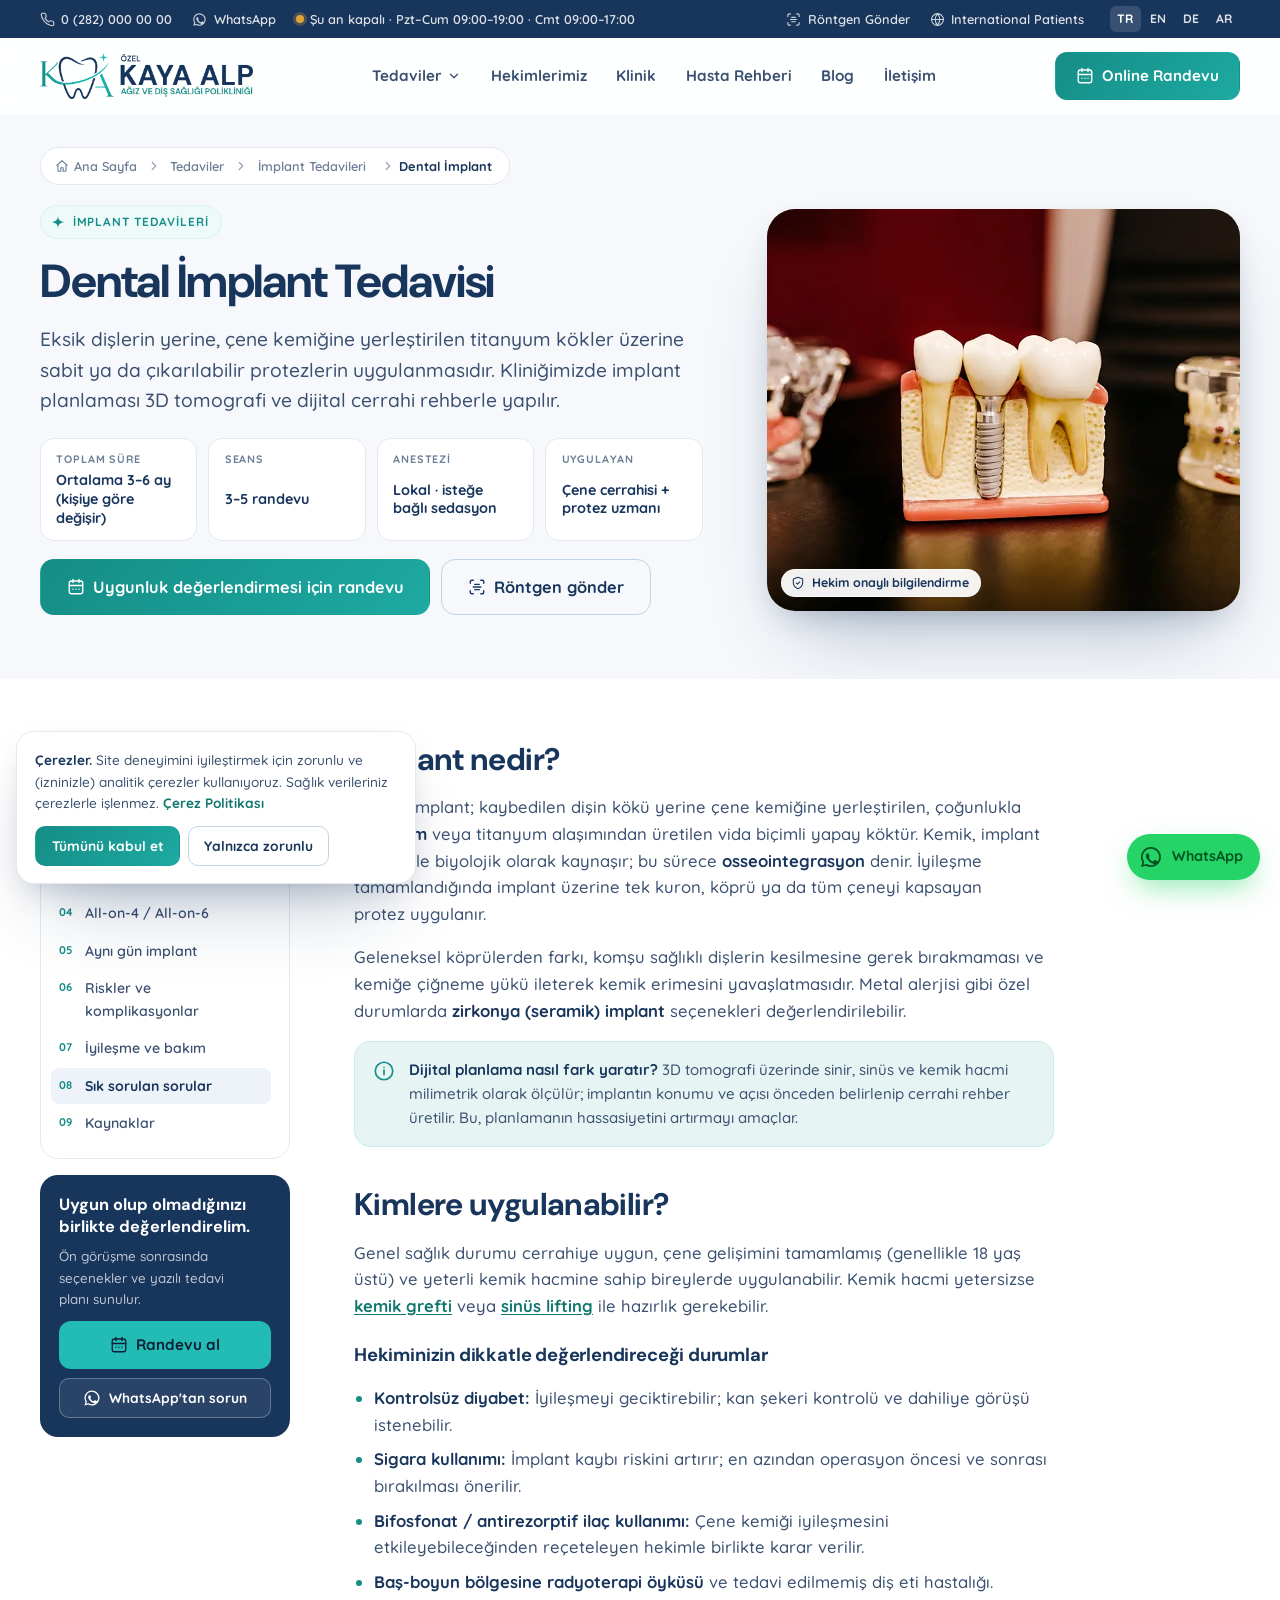
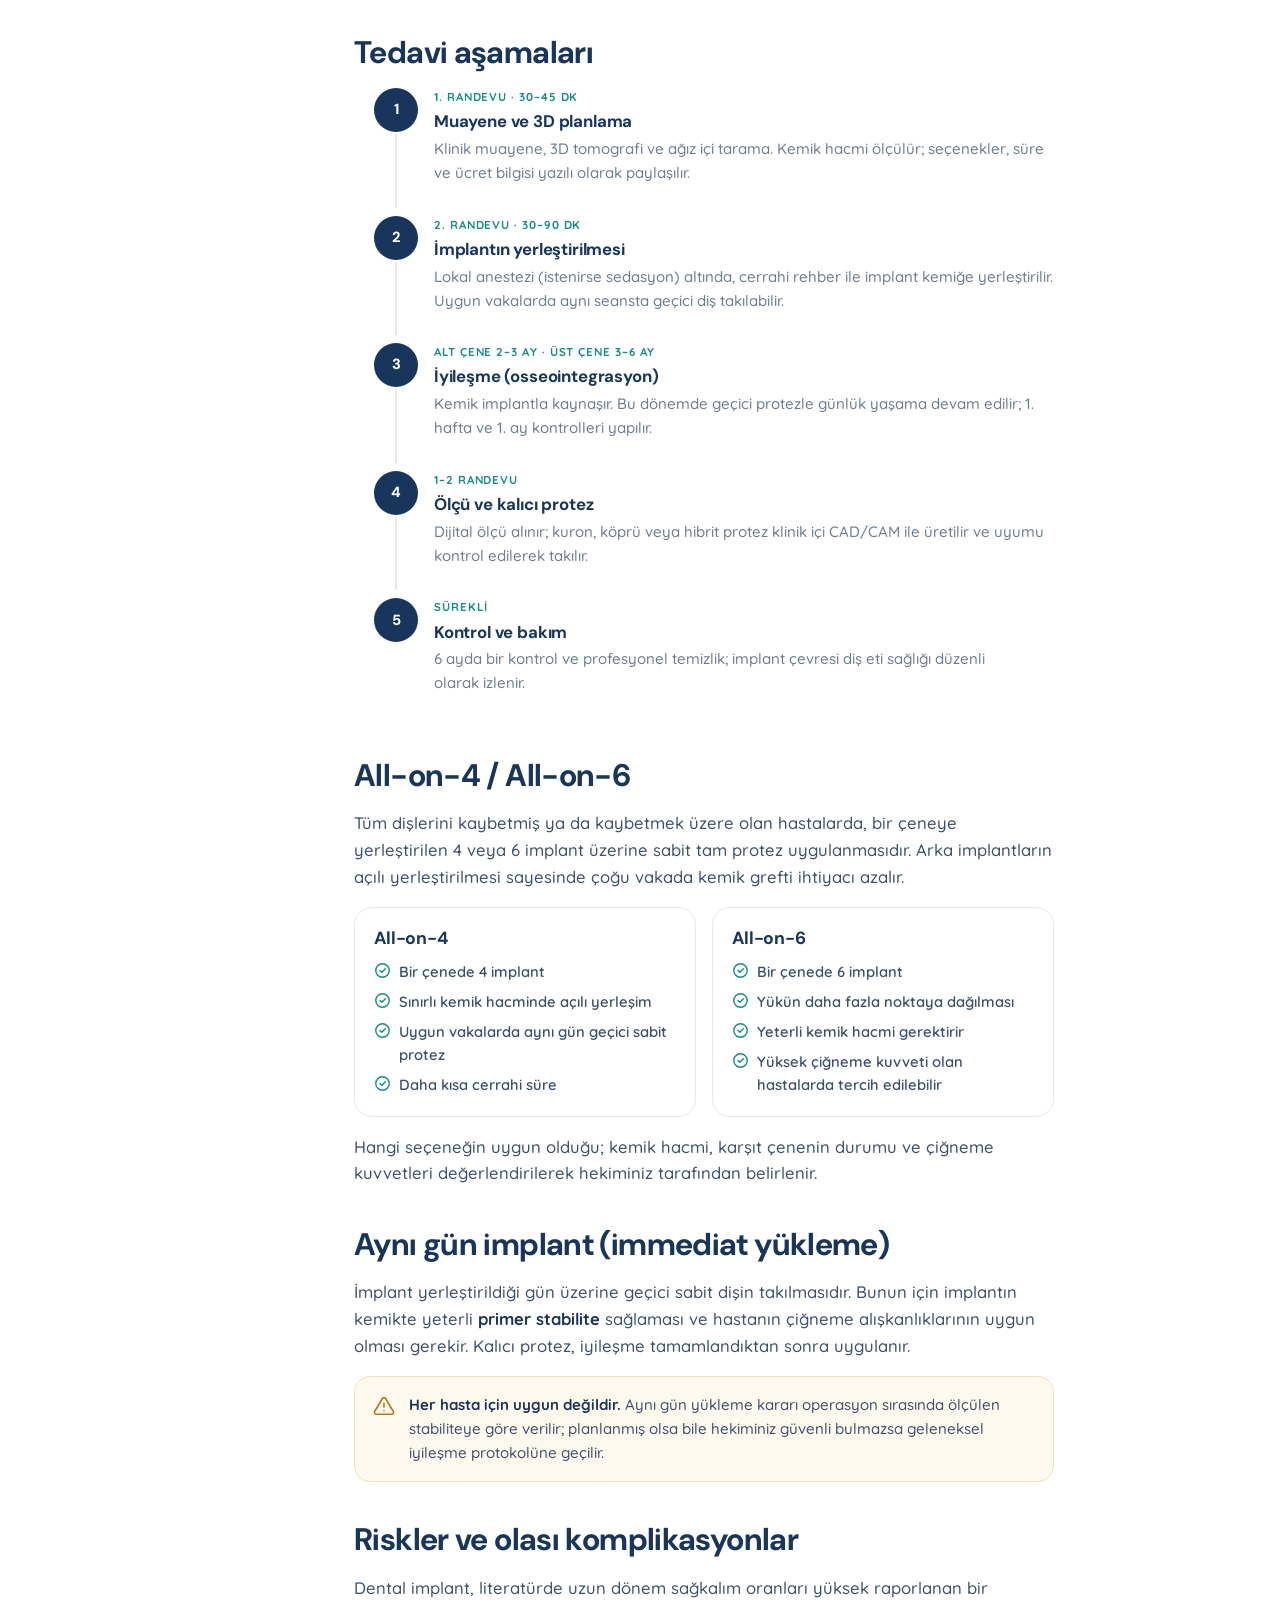
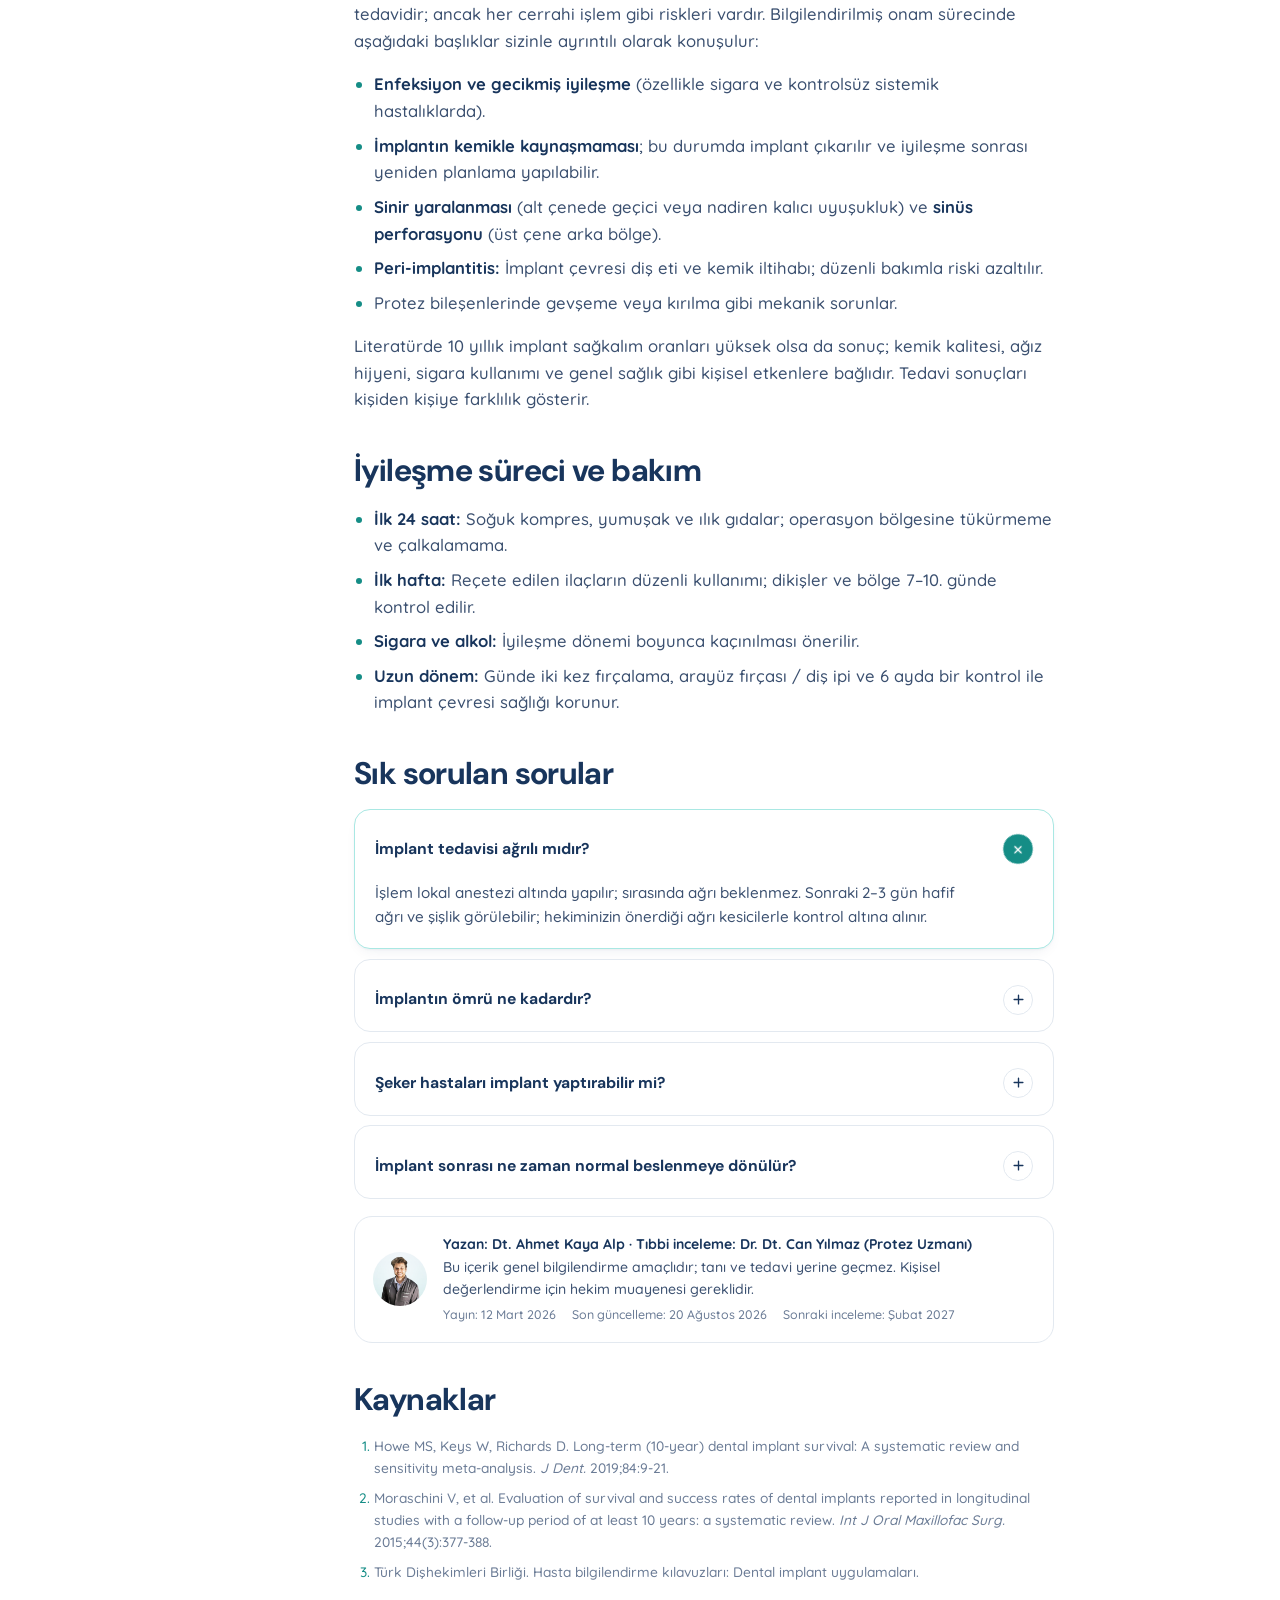
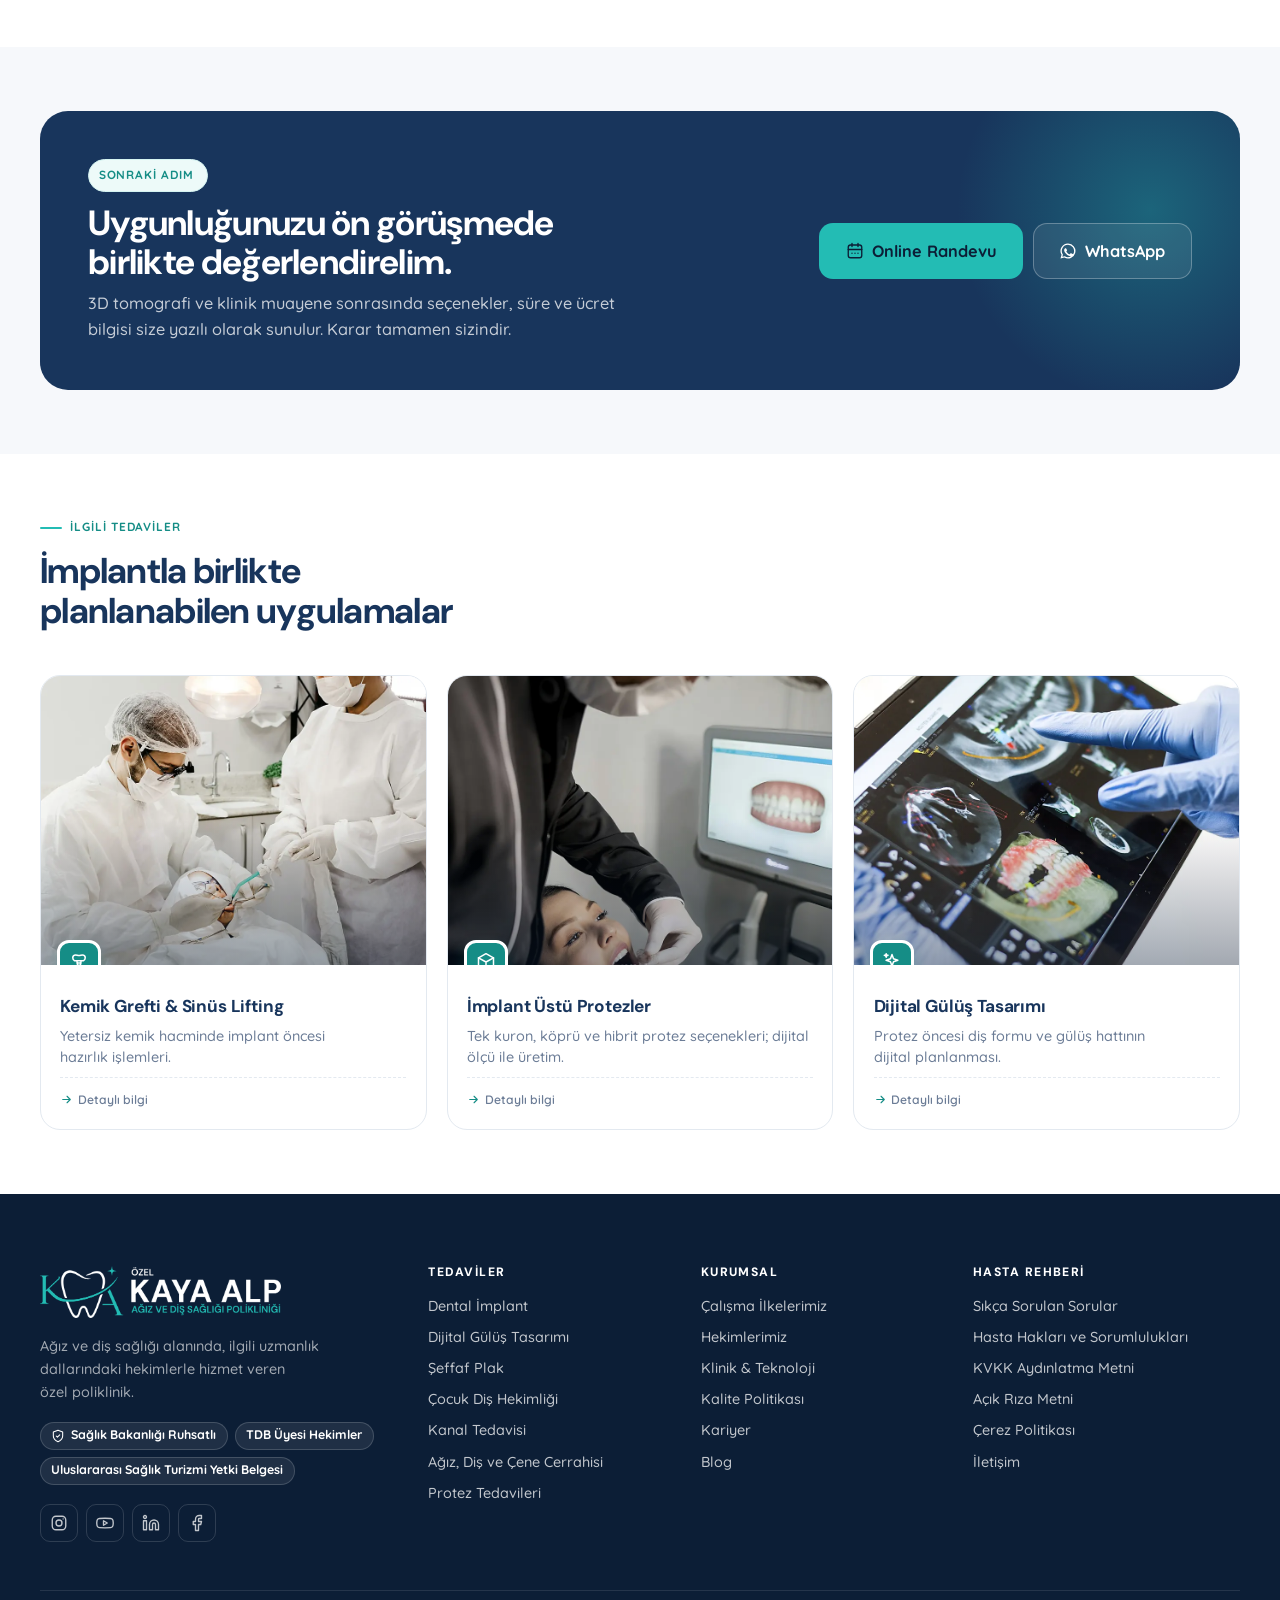
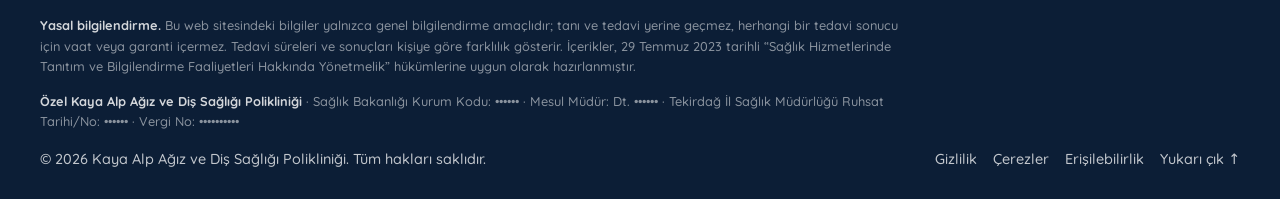
==== commit 04e5b7d7: "v0.3 preview build Co-Authored-By: Claude Fable 5.1 <noreply@anthropic.com>" ====
--- a/tedaviler/implant.html
+++ b/tedaviler/implant.html
@@ -23,8 +23,8 @@
   <link rel="icon" href="../assets/img/favicon.svg" type="image/svg+xml">
   <link rel="preconnect" href="https://fonts.googleapis.com">
   <link rel="preconnect" href="https://fonts.gstatic.com" crossorigin>
-  <link rel="stylesheet" href="https://fonts.googleapis.com/css2?family=DM+Sans:opsz,wght@9..40,300..800&display=swap">
-  <link rel="stylesheet" href="../assets/css/style.css">
+  <link rel="stylesheet" href="https://fonts.googleapis.com/css2?family=DM+Sans:opsz,wght@9..40,500..800&family=Quicksand:wght@400;500;600;700&display=swap">
+  <link rel="stylesheet" href="../assets/css/style.css?v=3">
   <script>document.documentElement.className = document.documentElement.className.replace('no-js', 'js');</script>
   <script type="application/ld+json">
   {
@@ -69,7 +69,7 @@
         "@type": "FAQPage",
         "mainEntity": [
           { "@type": "Question", "name": "İmplant tedavisi ağrılı mıdır?", "acceptedAnswer": { "@type": "Answer", "text": "İşlem lokal anestezi altında yapılır; sırasında ağrı beklenmez. Sonraki 2–3 gün hafif ağrı ve şişlik görülebilir; hekiminizin önerdiği ağrı kesicilerle kontrol altına alınır." } },
-          { "@type": "Question", "name": "İmplantın ömrü ne kadardır?", "acceptedAnswer": { "@type": "Answer", "text": "Düzenli bakım ve kontrolle implantlar uzun yıllar kullanılabilir; literatürde 10 yıllık sağkalım oranları yüksektir. Ömür; ağız hijyeni, sigara, genel sağlık ve kemik kalitesine bağlıdır." } },
+          { "@type": "Question", "name": "İmplantın ömrü ne kadardır?", "acceptedAnswer": { "@type": "Answer", "text": "Düzenli bakım ve kontrolle implantlar uzun süre kullanılabilir; literatürde 10 yıllık sağkalım oranları yüksektir. Ömür; ağız hijyeni, sigara, genel sağlık ve kemik kalitesine bağlıdır." } },
           { "@type": "Question", "name": "Şeker hastaları implant yaptırabilir mi?", "acceptedAnswer": { "@type": "Answer", "text": "Kan şekeri kontrol altındaysa çoğunlukla uygulanabilir. Kontrolsüz diyabet iyileşmeyi geciktirebileceğinden, hekiminiz dahiliye görüşü ve HbA1c değerlendirmesi isteyebilir." } },
           { "@type": "Question", "name": "İmplant sonrası ne zaman normal beslenmeye dönülür?", "acceptedAnswer": { "@type": "Answer", "text": "İlk 24 saat soğuk ve yumuşak gıdalar önerilir; ilk hafta çiğneme bölgesine yük bindirilmez. Kalıcı protez takıldıktan sonra normal beslenmeye dönülür." } }
         ]
@@ -81,44 +81,62 @@
 <body>
 <a class="skip-link" href="#icerik">İçeriğe geç</a>
 
+<!-- @shared:sprite -->
 <svg width="0" height="0" style="position:absolute" aria-hidden="true" focusable="false">
   <defs>
+    <linearGradient id="swoosh-grad" x1="0" y1="1" x2="1" y2="0"><stop offset="0" stop-color="#158D86"/><stop offset="1" stop-color="#23BCB4"/></linearGradient>
     <symbol id="i-spark" viewBox="0 0 24 24"><path fill="currentColor" d="M12 1.5c.7 6.6 2.4 8.3 10.5 10.5C14.4 14.2 12.7 15.9 12 22.5c-.7-6.6-2.4-8.3-10.5-10.5C9.6 9.8 11.3 8.1 12 1.5z"/></symbol>
     <symbol id="i-phone" viewBox="0 0 24 24" fill="none" stroke="currentColor" stroke-width="1.8" stroke-linecap="round" stroke-linejoin="round"><path d="M22 16.9v3a2 2 0 0 1-2.2 2 19.8 19.8 0 0 1-8.6-3.1 19.5 19.5 0 0 1-6-6A19.8 19.8 0 0 1 2.1 4.2 2 2 0 0 1 4.1 2h3a2 2 0 0 1 2 1.7c.1.9.4 1.8.7 2.7a2 2 0 0 1-.5 2.1L8 9.8a16 16 0 0 0 6 6l1.3-1.3a2 2 0 0 1 2.1-.4c.9.3 1.8.6 2.7.7a2 2 0 0 1 1.7 2z"/></symbol>
     <symbol id="i-whatsapp" viewBox="0 0 24 24"><path fill="currentColor" d="M12 2a10 10 0 0 0-8.6 15.1L2 22l5-1.3A10 10 0 1 0 12 2zm0 1.8a8.2 8.2 0 1 1-4.2 15.3l-.3-.2-3 .8.8-2.9-.2-.3A8.2 8.2 0 0 1 12 3.8zm-3.3 4.4c-.2 0-.5.1-.8.4-.3.3-1 1-1 2.4s1 2.8 1.2 3c.1.2 2 3.2 5 4.3 2.5 1 3 .8 3.5.7.5-.1 1.7-.7 2-1.4.2-.7.2-1.3.2-1.4-.1-.1-.3-.2-.6-.3l-2-1c-.3-.1-.5-.2-.7.2l-1 1.2c-.2.2-.3.2-.6.1-.3-.2-1.3-.5-2.4-1.5-.9-.8-1.5-1.8-1.7-2.1-.2-.3 0-.5.1-.6l.5-.5.3-.5c.1-.2 0-.4 0-.5L9.5 8.7c-.2-.6-.5-.5-.7-.5h-.1z"/></symbol>
+    <symbol id="i-clock" viewBox="0 0 24 24" fill="none" stroke="currentColor" stroke-width="1.8" stroke-linecap="round" stroke-linejoin="round"><circle cx="12" cy="12" r="9"/><path d="M12 7v5l3 2"/></symbol>
     <symbol id="i-scan" viewBox="0 0 24 24" fill="none" stroke="currentColor" stroke-width="1.8" stroke-linecap="round" stroke-linejoin="round"><path d="M3 7V5a2 2 0 0 1 2-2h2M17 3h2a2 2 0 0 1 2 2v2M21 17v2a2 2 0 0 1-2 2h-2M7 21H5a2 2 0 0 1-2-2v-2"/><path d="M7 12h10M9 8.5h6M9 15.5h6"/></symbol>
     <symbol id="i-calendar" viewBox="0 0 24 24" fill="none" stroke="currentColor" stroke-width="1.8" stroke-linecap="round" stroke-linejoin="round"><rect x="3" y="4" width="18" height="17" rx="3"/><path d="M16 2v4M8 2v4M3 10h18M8 15h.01M12 15h.01M16 15h.01"/></symbol>
     <symbol id="i-globe" viewBox="0 0 24 24" fill="none" stroke="currentColor" stroke-width="1.8" stroke-linecap="round" stroke-linejoin="round"><circle cx="12" cy="12" r="9.5"/><path d="M2.5 12h19M12 2.5a14.5 14.5 0 0 1 0 19M12 2.5a14.5 14.5 0 0 0 0 19"/></symbol>
     <symbol id="i-shield" viewBox="0 0 24 24" fill="none" stroke="currentColor" stroke-width="1.8" stroke-linecap="round" stroke-linejoin="round"><path d="M12 22s8-4 8-10V5l-8-3-8 3v7c0 6 8 10 8 10z"/><path d="m9 12 2 2 4-4"/></symbol>
     <symbol id="i-check" viewBox="0 0 24 24" fill="none" stroke="currentColor" stroke-width="2" stroke-linecap="round" stroke-linejoin="round"><circle cx="12" cy="12" r="9.5"/><path d="m8.5 12 2.5 2.5 5-5"/></symbol>
+    <symbol id="i-tick" viewBox="0 0 24 24" fill="none" stroke="currentColor" stroke-width="2.4" stroke-linecap="round" stroke-linejoin="round"><path d="m5 12 4.5 4.5L19 7"/></symbol>
     <symbol id="i-arrow" viewBox="0 0 24 24" fill="none" stroke="currentColor" stroke-width="2" stroke-linecap="round" stroke-linejoin="round"><path d="M5 12h14M13 6l6 6-6 6"/></symbol>
     <symbol id="i-chevron" viewBox="0 0 24 24" fill="none" stroke="currentColor" stroke-width="2.2" stroke-linecap="round" stroke-linejoin="round"><path d="m6 9 6 6 6-6"/></symbol>
     <symbol id="i-chevron-r" viewBox="0 0 24 24" fill="none" stroke="currentColor" stroke-width="2.2" stroke-linecap="round" stroke-linejoin="round"><path d="m9 6 6 6-6 6"/></symbol>
     <symbol id="i-close" viewBox="0 0 24 24" fill="none" stroke="currentColor" stroke-width="2" stroke-linecap="round" stroke-linejoin="round"><path d="M18 6 6 18M6 6l12 12"/></symbol>
-    <symbol id="i-menu" viewBox="0 0 24 24" fill="none" stroke="currentColor" stroke-width="2" stroke-linecap="round" stroke-linejoin="round"><path d="M4 7h16M4 12h16M4 17h10"/></symbol>
     <symbol id="i-plus" viewBox="0 0 24 24" fill="none" stroke="currentColor" stroke-width="2.2" stroke-linecap="round" stroke-linejoin="round"><path d="M12 5v14M5 12h14"/></symbol>
     <symbol id="i-home" viewBox="0 0 24 24" fill="none" stroke="currentColor" stroke-width="1.8" stroke-linecap="round" stroke-linejoin="round"><path d="M3 11 12 3l9 8"/><path d="M5 10v10a1 1 0 0 0 1 1h4v-6h4v6h4a1 1 0 0 0 1-1V10"/></symbol>
     <symbol id="i-grid" viewBox="0 0 24 24" fill="none" stroke="currentColor" stroke-width="1.8" stroke-linecap="round" stroke-linejoin="round"><rect x="3" y="3" width="7" height="7" rx="2"/><rect x="14" y="3" width="7" height="7" rx="2"/><rect x="3" y="14" width="7" height="7" rx="2"/><rect x="14" y="14" width="7" height="7" rx="2"/></symbol>
-    <symbol id="i-tooth" viewBox="0 0 24 24" fill="none" stroke="currentColor" stroke-width="1.8" stroke-linecap="round" stroke-linejoin="round"><path d="M7 3c-2.5 0-4 2-4 4.5 0 3 1.5 4.5 2 7.5.4 2.5 1 6 2.5 6s2-3 2.5-5c.3-1 .7-1 1 0 .5 2 1 5 2.5 5s2.1-3.5 2.5-6c.5-3 2-4.5 2-7.5C20 5 18.5 3 16 3c-1.5 0-2.5.7-4 .7S8.5 3 7 3z"/></symbol>
-    <symbol id="i-implant" viewBox="0 0 24 24" fill="none" stroke="currentColor" stroke-width="1.8" stroke-linecap="round" stroke-linejoin="round"><path d="M7 3.5C5 3.5 4 5 4 6.5c0 1.8 1.3 2.6 2.5 3.5h11C18.7 9.1 20 8.3 20 6.5 20 5 19 3.5 17 3.5c-1.4 0-2.2.6-5 .6s-3.6-.6-5-.6z"/><path d="M9 10.5h6l-1 4H10zM10 14.5h4l-.8 3h-2.4zM11.2 17.5h1.6l-.8 3z"/></symbol>
+    <symbol id="i-tooth" viewBox="0 0 24 24" fill="none" stroke="currentColor" stroke-width="1.8" stroke-linecap="round" stroke-linejoin="round"><path d="M12 3.5c1.4 0 2.3-.8 3.8-.8 2.6 0 4.2 2 4.2 4.8 0 2.6-1.3 4.4-1.8 7.4-.4 2.4-.9 6-2.6 6-1.4 0-1.7-2.6-2.2-4.4-.3-1.1-.5-1.6-1.4-1.6s-1.1.5-1.4 1.6c-.5 1.8-.8 4.4-2.2 4.4-1.7 0-2.2-3.6-2.6-6C5.3 11.9 4 10.1 4 7.5 4 4.7 5.6 2.7 8.2 2.7c1.5 0 2.4.8 3.8.8z"/></symbol>
+    <symbol id="i-implant" viewBox="0 0 24 24" fill="none" stroke="currentColor" stroke-width="1.8" stroke-linecap="round" stroke-linejoin="round"><path d="M8 3.5c1.3 0 2.4.7 4 .7s2.7-.7 4-.7c2.2 0 3.5 1.6 3.5 3.5 0 1.6-.9 2.7-2 3.5H6.5c-1.1-.8-2-1.9-2-3.5 0-1.9 1.3-3.5 3.5-3.5z"/><path d="M9.5 10.5 11 21h2l1.5-10.5"/><path d="M9.9 13.2h4.2M10.4 16h3.2M10.8 18.6h2.4"/></symbol>
     <symbol id="i-sparkle" viewBox="0 0 24 24" fill="none" stroke="currentColor" stroke-width="1.8" stroke-linecap="round" stroke-linejoin="round"><path d="M12 3l1.8 5.2L19 10l-5.2 1.8L12 17l-1.8-5.2L5 10l5.2-1.8zM19 17l.8 2.2L22 20l-2.2.8L19 23l-.8-2.2L16 20l2.2-.8zM5 2l.6 1.6L7.2 4l-1.6.6L5 6.2 4.4 4.6 2.8 4l1.6-.4z"/></symbol>
-    <symbol id="i-aligner" viewBox="0 0 24 24" fill="none" stroke="currentColor" stroke-width="1.8" stroke-linecap="round" stroke-linejoin="round"><path d="M3 12c0-3.5 2-6.5 4.5-6.5S12 8.5 12 12s2-6.5 4.5-6.5S21 8.5 21 12"/><path d="M3 12c0 3.5 2 6.5 4.5 6.5S12 15.5 12 12s2 6.5 4.5 6.5S21 15.5 21 12"/><path d="M5 12h14"/></symbol>
+    <symbol id="i-aligner" viewBox="0 0 24 24" fill="none" stroke="currentColor" stroke-width="1.8" stroke-linecap="round" stroke-linejoin="round"><path d="M3 8.5C5.5 14 8.5 17 12 17s6.5-3 9-8.5"/><rect x="5.6" y="9.8" width="3.2" height="2.6" rx=".6"/><rect x="10.4" y="14.2" width="3.2" height="2.6" rx=".6"/><rect x="15.2" y="9.8" width="3.2" height="2.6" rx=".6"/></symbol>
+    <symbol id="i-child" viewBox="0 0 24 24" fill="none" stroke="currentColor" stroke-width="1.8" stroke-linecap="round" stroke-linejoin="round"><circle cx="12" cy="13" r="8"/><path d="M9.5 12h.01M14.5 12h.01M9 15.5a4 4 0 0 0 6 0M12 5c-1.2-1-1.2-2.2 0-3"/></symbol>
+    <symbol id="i-root" viewBox="0 0 24 24" fill="none" stroke="currentColor" stroke-width="1.8" stroke-linecap="round" stroke-linejoin="round"><path d="M12 3.5c1.4 0 2.3-.8 3.8-.8 2.6 0 4.2 2 4.2 4.8 0 2.6-1.3 4.4-1.8 7.4-.4 2.4-.9 6-2.6 6-1.4 0-1.7-2.6-2.2-4.4-.3-1.1-.5-1.6-1.4-1.6s-1.1.5-1.4 1.6c-.5 1.8-.8 4.4-2.2 4.4-1.7 0-2.2-3.6-2.6-6C5.3 11.9 4 10.1 4 7.5 4 4.7 5.6 2.7 8.2 2.7c1.5 0 2.4.8 3.8.8z"/><path d="M12 7.5v5M10.4 13l-1.2 4.5M13.6 13l1.2 4.5"/></symbol>
+    <symbol id="i-surgery" viewBox="0 0 24 24" fill="none" stroke="currentColor" stroke-width="1.8" stroke-linecap="round" stroke-linejoin="round"><path d="m18 2 4 4M17 7l3-3M19 9 8.7 19.3c-1 1-2.5 1-3.4 0l-.6-.6c-1-1-1-2.5 0-3.4L15 5M9 11l4 4M5 19l-3 3M14 4l6 6"/></symbol>
+    <symbol id="i-gum" viewBox="0 0 24 24" fill="none" stroke="currentColor" stroke-width="1.8" stroke-linecap="round" stroke-linejoin="round"><path d="M3 9c3-2.5 6-2.5 9-2.5S18 6.5 21 9"/><path d="M6.5 9.2v6a2.2 2.2 0 0 0 4.4 0V9"/><path d="M13.1 9v6.2a2.2 2.2 0 0 0 4.4 0V9.2"/></symbol>
+    <symbol id="i-denture" viewBox="0 0 24 24" fill="none" stroke="currentColor" stroke-width="1.8" stroke-linecap="round" stroke-linejoin="round"><path d="M3.5 12c0-3.6 3.8-6.5 8.5-6.5s8.5 2.9 8.5 6.5-3.8 6.5-8.5 6.5S3.5 15.6 3.5 12z"/><path d="M4 12h16"/><path d="M8 9.6v2.4M12 8.8v3.2M16 9.6v2.4M8 12v2.4M12 12v3.2M16 12v2.4"/></symbol>
     <symbol id="i-cube" viewBox="0 0 24 24" fill="none" stroke="currentColor" stroke-width="1.8" stroke-linecap="round" stroke-linejoin="round"><path d="M12 2 3 7v10l9 5 9-5V7z"/><path d="M3 7l9 5 9-5M12 12v10"/></symbol>
+    <symbol id="i-scanface" viewBox="0 0 24 24" fill="none" stroke="currentColor" stroke-width="1.8" stroke-linecap="round" stroke-linejoin="round"><path d="M3 7V5a2 2 0 0 1 2-2h2M17 3h2a2 2 0 0 1 2 2v2M21 17v2a2 2 0 0 1-2 2h-2M7 21H5a2 2 0 0 1-2-2v-2"/><circle cx="12" cy="12" r="4"/></symbol>
+    <symbol id="i-mail" viewBox="0 0 24 24" fill="none" stroke="currentColor" stroke-width="1.8" stroke-linecap="round" stroke-linejoin="round"><rect x="3" y="5" width="18" height="14" rx="2"/><path d="m3 7 9 6 9-6"/></symbol>
+    <symbol id="i-pin" viewBox="0 0 24 24" fill="none" stroke="currentColor" stroke-width="1.8" stroke-linecap="round" stroke-linejoin="round"><path d="M12 22s7-6.5 7-12a7 7 0 0 0-14 0c0 5.5 7 12 7 12z"/><circle cx="12" cy="10" r="2.5"/></symbol>
+    <symbol id="i-pin-solid" viewBox="0 0 24 24"><path fill="currentColor" d="M12 22s7-6.5 7-12a7 7 0 0 0-14 0c0 5.5 7 12 7 12z"/><circle cx="12" cy="10" r="2.6" fill="#23BCB4"/></symbol>
     <symbol id="i-alert" viewBox="0 0 24 24" fill="none" stroke="currentColor" stroke-width="1.8" stroke-linecap="round" stroke-linejoin="round"><path d="M10.3 3.8 1.8 18a2 2 0 0 0 1.7 3h17a2 2 0 0 0 1.7-3L13.7 3.8a2 2 0 0 0-3.4 0z"/><path d="M12 9v4M12 17h.01"/></symbol>
     <symbol id="i-info" viewBox="0 0 24 24" fill="none" stroke="currentColor" stroke-width="1.8" stroke-linecap="round" stroke-linejoin="round"><circle cx="12" cy="12" r="9.5"/><path d="M12 11v5M12 8h.01"/></symbol>
+    <symbol id="i-plane" viewBox="0 0 24 24" fill="none" stroke="currentColor" stroke-width="1.8" stroke-linecap="round" stroke-linejoin="round"><path d="M17.8 19.2 16 11l3.5-3.5C21 6 21.5 4 21 3c-1-.5-3 0-4.5 1.5L13 8 4.8 6.2c-.5-.1-.9.1-1.1.5l-.3.5c-.2.5-.1 1 .3 1.3L9 12l-2 3H4l-1 1 3 2 2 3 1-1v-3l3-2 3.5 5.3c.3.4.8.5 1.3.3l.5-.2c.4-.3.6-.7.5-1.2z"/></symbol>
+    <symbol id="i-users" viewBox="0 0 24 24" fill="none" stroke="currentColor" stroke-width="1.8" stroke-linecap="round" stroke-linejoin="round"><path d="M17 21v-2a4 4 0 0 0-4-4H5a4 4 0 0 0-4 4v2"/><circle cx="9" cy="7" r="4"/><path d="M23 21v-2a4 4 0 0 0-3-3.9M16 3.1a4 4 0 0 1 0 7.8"/></symbol>
+    <symbol id="i-droplet" viewBox="0 0 24 24" fill="none" stroke="currentColor" stroke-width="1.8" stroke-linecap="round" stroke-linejoin="round"><path d="M12 2.7 6.3 8.4a8 8 0 1 0 11.4 0z"/><path d="M9 14a3 3 0 0 0 3 3"/></symbol>
     <symbol id="i-file" viewBox="0 0 24 24" fill="none" stroke="currentColor" stroke-width="1.8" stroke-linecap="round" stroke-linejoin="round"><path d="M14 2H6a2 2 0 0 0-2 2v16a2 2 0 0 0 2 2h12a2 2 0 0 0 2-2V8z"/><path d="M14 2v6h6M16 13H8M16 17H8M10 9H8"/></symbol>
-    <symbol id="i-users" viewBox="0 0 24 24" fill="none" stroke="currentColor" stroke-width="1.8" stroke-linecap="round" stroke-linejoin="round"><path d="M17 21v-2a4 4 0 0 0-4-4H5a4 4 0 0 0-4 4v2"/><circle cx="9" cy="7" r="4"/><path d="M23 21v-2a4 4 0 0 0-3-3.9M16 3.1a4 4 0 0 1 0 7.8"/></symbol>
+    <symbol id="i-clipboard" viewBox="0 0 24 24" fill="none" stroke="currentColor" stroke-width="1.8" stroke-linecap="round" stroke-linejoin="round"><rect x="8" y="2" width="8" height="4" rx="1"/><path d="M16 4h2a2 2 0 0 1 2 2v14a2 2 0 0 1-2 2H6a2 2 0 0 1-2-2V6a2 2 0 0 1 2-2h2"/><path d="m9 14 2 2 4-4"/></symbol>
+    <symbol id="i-heart" viewBox="0 0 24 24" fill="none" stroke="currentColor" stroke-width="1.8" stroke-linecap="round" stroke-linejoin="round"><path d="M19 14c1.5-1.5 3-3.2 3-5.5A5.5 5.5 0 0 0 12 5a5.5 5.5 0 0 0-10 3.5c0 2.3 1.5 4 3 5.5l7 7z"/><path d="M3.2 12H9l1.5-3 3 6 1.5-3h5.8"/></symbol>
+    <symbol id="i-lock" viewBox="0 0 24 24" fill="none" stroke="currentColor" stroke-width="1.8" stroke-linecap="round" stroke-linejoin="round"><rect x="4" y="10.5" width="16" height="10.5" rx="2.5"/><path d="M8 10.5V7.5a4 4 0 0 1 8 0v3"/><circle cx="12" cy="15.5" r="1.2"/></symbol>
+    <symbol id="i-zap" viewBox="0 0 24 24" fill="none" stroke="currentColor" stroke-width="1.8" stroke-linecap="round" stroke-linejoin="round"><path d="M13 2 3 14h9l-1 8 10-12h-9z"/></symbol>
+    <symbol id="i-external" viewBox="0 0 24 24" fill="none" stroke="currentColor" stroke-width="1.8" stroke-linecap="round" stroke-linejoin="round"><path d="M18 13v6a2 2 0 0 1-2 2H5a2 2 0 0 1-2-2V8a2 2 0 0 1 2-2h6M15 3h6v6M10 14 21 3"/></symbol>
     <symbol id="i-hospital" viewBox="0 0 24 24" fill="none" stroke="currentColor" stroke-width="1.8" stroke-linecap="round" stroke-linejoin="round"><path d="M3 21h18M5 21V5a2 2 0 0 1 2-2h10a2 2 0 0 1 2 2v16"/><path d="M12 7v4M10 9h4M9 21v-4h6v4"/></symbol>
-    <symbol id="i-heart" viewBox="0 0 24 24" fill="none" stroke="currentColor" stroke-width="1.8" stroke-linecap="round" stroke-linejoin="round"><path d="M19 14c1.5-1.5 3-3.2 3-5.5A5.5 5.5 0 0 0 12 5a5.5 5.5 0 0 0-10 3.5c0 2.3 1.5 4 3 5.5l7 7z"/><path d="M3.2 12H9l1.5-3 3 6 1.5-3h5.8"/></symbol>
-    <symbol id="i-pin" viewBox="0 0 24 24" fill="none" stroke="currentColor" stroke-width="1.8" stroke-linecap="round" stroke-linejoin="round"><path d="M12 22s7-6.5 7-12a7 7 0 0 0-14 0c0 5.5 7 12 7 12z"/><circle cx="12" cy="10" r="2.5"/></symbol>
-    <symbol id="i-mail" viewBox="0 0 24 24" fill="none" stroke="currentColor" stroke-width="1.8" stroke-linecap="round" stroke-linejoin="round"><rect x="3" y="5" width="18" height="14" rx="2"/><path d="m3 7 9 6 9-6"/></symbol>
     <symbol id="i-instagram" viewBox="0 0 24 24" fill="none" stroke="currentColor" stroke-width="1.8" stroke-linecap="round" stroke-linejoin="round"><rect x="3" y="3" width="18" height="18" rx="5"/><circle cx="12" cy="12" r="4"/><path d="M17.5 6.5h.01"/></symbol>
     <symbol id="i-youtube" viewBox="0 0 24 24" fill="none" stroke="currentColor" stroke-width="1.8" stroke-linecap="round" stroke-linejoin="round"><path d="M22.5 8.2a3 3 0 0 0-2.1-2.1C18.6 5.6 12 5.6 12 5.6s-6.6 0-8.4.5A3 3 0 0 0 1.5 8.2 31 31 0 0 0 1 12a31 31 0 0 0 .5 3.8 3 3 0 0 0 2.1 2.1c1.8.5 8.4.5 8.4.5s6.6 0 8.4-.5a3 3 0 0 0 2.1-2.1A31 31 0 0 0 23 12a31 31 0 0 0-.5-3.8z"/><path d="m10 15 5-3-5-3z"/></symbol>
     <symbol id="i-linkedin" viewBox="0 0 24 24" fill="none" stroke="currentColor" stroke-width="1.8" stroke-linecap="round" stroke-linejoin="round"><path d="M16 8a6 6 0 0 1 6 6v7h-4v-7a2 2 0 0 0-4 0v7h-4v-7a6 6 0 0 1 6-6z"/><rect x="2" y="9" width="4" height="12"/><circle cx="4" cy="4" r="2"/></symbol>
     <symbol id="i-facebook" viewBox="0 0 24 24" fill="none" stroke="currentColor" stroke-width="1.8" stroke-linecap="round" stroke-linejoin="round"><path d="M18 2h-3a5 5 0 0 0-5 5v3H7v4h3v8h4v-8h3l1-4h-4V7a1 1 0 0 1 1-1h3z"/></symbol>
   </defs>
 </svg>
-
+<!-- @/shared:sprite -->
+
+<!-- @shared:header -->
 <header class="site-header" id="top">
   <div class="topbar">
     <div class="container topbar__inner">
@@ -134,21 +152,65 @@
       </div>
     </div>
   </div>
+
   <div class="navbar">
     <div class="container navbar__inner">
-      <a class="logo" href="../index.html" aria-label="Kaya Alp Ağız ve Diş Sağlığı Polikliniği ana sayfa"><img src="../assets/img/brand/logo-horizontal.png" alt="Özel Kaya Alp Ağız ve Diş Sağlığı Polikliniği" width="1400" height="302"></a>
+      <a class="logo" href="../index.html#top" aria-label="Kaya Alp Ağız ve Diş Sağlığı Polikliniği ana sayfa">
+        <img src="../assets/img/brand/logo-horizontal.png" alt="Özel Kaya Alp Ağız ve Diş Sağlığı Polikliniği" width="1400" height="302">
+      </a>
+
       <nav class="nav" aria-label="Ana menü">
         <ul class="nav__list">
           <li class="nav__item has-mega">
             <button class="nav__link" type="button" aria-expanded="false" aria-controls="mega-tedaviler">Tedaviler <svg><use href="#i-chevron"/></svg></button>
             <div class="mega" id="mega-tedaviler">
               <div class="mega__panel">
-                <div class="mega__col"><div class="mega__head"><span><svg><use href="#i-implant"/></svg></span><div><h4>İmplant</h4><small>Eksik diş çözümleri</small></div></div><a href="implant.html">Dental İmplant <svg><use href="#i-arrow"/></svg></a><a href="implant.html#all-on-4">All-on-4 / All-on-6 <svg><use href="#i-arrow"/></svg></a><a href="implant.html#ayni-gun">Aynı Gün İmplant <svg><use href="#i-arrow"/></svg></a><a href="#">Sinüs Lifting &amp; Greft <svg><use href="#i-arrow"/></svg></a><a href="#">Zigomatik İmplant <svg><use href="#i-arrow"/></svg></a></div>
-                <div class="mega__col"><div class="mega__head"><span><svg><use href="#i-sparkle"/></svg></span><div><h4>Estetik</h4><small>Gülüş tasarımı</small></div></div><a href="#">Dijital Gülüş Tasarımı <svg><use href="#i-arrow"/></svg></a><a href="#">Lamine Kaplama <svg><use href="#i-arrow"/></svg></a><a href="#">Zirkonyum &amp; E-max <svg><use href="#i-arrow"/></svg></a><a href="#">Diş Beyazlatma <svg><use href="#i-arrow"/></svg></a><a href="#">Pembe Estetik <svg><use href="#i-arrow"/></svg></a></div>
-                <div class="mega__col"><div class="mega__head"><span><svg><use href="#i-aligner"/></svg></span><div><h4>Ortodonti &amp; Çocuk</h4><small>Her yaşa uygun</small></div></div><a href="#">Şeffaf Plak <svg><use href="#i-arrow"/></svg></a><a href="#">Braket Tedavileri <svg><use href="#i-arrow"/></svg></a><a href="#">Çocuk Ortodontisi <svg><use href="#i-arrow"/></svg></a><a href="#">Çocuk Diş Hekimliği <svg><use href="#i-arrow"/></svg></a><a href="#">Sedasyon ve Anestezi <svg><use href="#i-arrow"/></svg></a></div>
-                <div class="mega__col"><div class="mega__head"><span><svg><use href="#i-tooth"/></svg></span><div><h4>Tedavi &amp; Cerrahi</h4><small>Koruyucu ve onarıcı</small></div></div><a href="#">Kanal Tedavisi <svg><use href="#i-arrow"/></svg></a><a href="#">Gömülü 20'lik Diş <svg><use href="#i-arrow"/></svg></a><a href="#">Diş Eti Tedavileri <svg><use href="#i-arrow"/></svg></a><a href="#">Çene Eklemi (TME) <svg><use href="#i-arrow"/></svg></a><a href="#">Protez Tedavileri <svg><use href="#i-arrow"/></svg></a><a href="../index.html#tedaviler" class="is-all">Tüm tedaviler <svg><use href="#i-arrow"/></svg></a></div>
-                <a class="mega__feature" href="../index.html#dijital"><img src="../assets/img/tx-digital.jpg" alt="" loading="lazy" width="900" height="675"><span class="chip chip--dark"><svg><use href="#i-cube"/></svg>3D planlama</span><strong>Dijital Gülüş Tasarımı</strong><span>Tedaviye başlamadan önce planlanan sonucu birlikte değerlendirin.</span></a>
-                <div class="mega__foot"><a href="../index.html#randevu"><svg><use href="#i-calendar"/></svg>Online randevu</a><a href="../index.html#randevu"><svg><use href="#i-scan"/></svg>Röntgen gönder</a><a href="https://wa.me/905000000000"><svg><use href="#i-whatsapp"/></svg>WhatsApp'tan sor</a><span class="spacer"></span><span style="color:var(--ink-3)">Hangi tedavinin uygun olduğuna hekiminizle birlikte karar verirsiniz.</span></div>
+                <div class="mega__col">
+                  <div class="mega__head"><span><svg><use href="#i-implant"/></svg></span><div><h4>İmplant</h4><small>Eksik diş çözümleri</small></div></div>
+                  <a href="implant.html">Dental İmplant <svg><use href="#i-arrow"/></svg></a>
+                  <a href="implant.html#all-on-4">All-on-4 / All-on-6 <svg><use href="#i-arrow"/></svg></a>
+                  <a href="implant.html#ayni-gun">Aynı Gün İmplant <svg><use href="#i-arrow"/></svg></a>
+                  <a href="#">Sinüs Lifting &amp; Greft <svg><use href="#i-arrow"/></svg></a>
+                  <a href="#">Zigomatik İmplant <svg><use href="#i-arrow"/></svg></a>
+                </div>
+                <div class="mega__col">
+                  <div class="mega__head"><span><svg><use href="#i-sparkle"/></svg></span><div><h4>Estetik</h4><small>Gülüş tasarımı</small></div></div>
+                  <a href="../index.html#dijital">Dijital Gülüş Tasarımı <svg><use href="#i-arrow"/></svg></a>
+                  <a href="#">Lamine Kaplama <svg><use href="#i-arrow"/></svg></a>
+                  <a href="#">Zirkonyum &amp; E-max <svg><use href="#i-arrow"/></svg></a>
+                  <a href="#">Diş Beyazlatma <svg><use href="#i-arrow"/></svg></a>
+                  <a href="#">Pembe Estetik <svg><use href="#i-arrow"/></svg></a>
+                </div>
+                <div class="mega__col">
+                  <div class="mega__head"><span><svg><use href="#i-aligner"/></svg></span><div><h4>Ortodonti &amp; Çocuk</h4><small>Her yaşa uygun</small></div></div>
+                  <a href="#">Şeffaf Plak <svg><use href="#i-arrow"/></svg></a>
+                  <a href="#">Braket Tedavileri <svg><use href="#i-arrow"/></svg></a>
+                  <a href="#">Çocuk Ortodontisi <svg><use href="#i-arrow"/></svg></a>
+                  <a href="#">Çocuk Diş Hekimliği <svg><use href="#i-arrow"/></svg></a>
+                  <a href="#">Sedasyon ve Anestezi <svg><use href="#i-arrow"/></svg></a>
+                </div>
+                <div class="mega__col">
+                  <div class="mega__head"><span><svg><use href="#i-tooth"/></svg></span><div><h4>Tedavi &amp; Cerrahi</h4><small>Koruyucu ve onarıcı</small></div></div>
+                  <a href="#">Kanal Tedavisi <svg><use href="#i-arrow"/></svg></a>
+                  <a href="#">Gömülü 20'lik Diş <svg><use href="#i-arrow"/></svg></a>
+                  <a href="#">Diş Eti Tedavileri <svg><use href="#i-arrow"/></svg></a>
+                  <a href="#">Çene Eklemi (TME) <svg><use href="#i-arrow"/></svg></a>
+                  <a href="#">Protez Tedavileri <svg><use href="#i-arrow"/></svg></a>
+                  <a href="../index.html#tedaviler" class="is-all">Tüm tedaviler <svg><use href="#i-arrow"/></svg></a>
+                </div>
+                <a class="mega__feature" href="../index.html#dijital">
+                  <img src="../assets/img/tx-digital.jpg" alt="" loading="lazy" width="900" height="675">
+                  <span class="chip chip--dark"><svg><use href="#i-cube"/></svg>3D planlama</span>
+                  <strong>Dijital Gülüş Tasarımı</strong>
+                  <span>Tedavi planınızı dijital simülasyonla birlikte değerlendirin.</span>
+                </a>
+                <div class="mega__foot">
+                  <a href="../index.html#randevu"><svg><use href="#i-calendar"/></svg>Online randevu</a>
+                  <a href="../index.html#randevu"><svg><use href="#i-scan"/></svg>Röntgen gönder</a>
+                  <a href="https://wa.me/905000000000"><svg><use href="#i-whatsapp"/></svg>WhatsApp'tan sor</a>
+                  <span class="spacer"></span>
+                  <span style="color:var(--ink-3)">Uygun tedaviye muayene sonrasında hekiminizle birlikte karar verirsiniz.</span>
+                </div>
               </div>
             </div>
           </li>
@@ -159,9 +221,20 @@
           <li class="nav__item"><a class="nav__link" href="../index.html#iletisim">İletişim</a></li>
         </ul>
       </nav>
+
       <div class="navbar__actions">
         <a class="btn btn--primary" href="../index.html#randevu"><svg><use href="#i-calendar"/></svg>Online Randevu</a>
-        <button class="icon-btn burger" type="button" aria-label="Menüyü aç" aria-expanded="false" aria-controls="mobile-menu"><svg><use href="#i-menu"/></svg></button>
+        <div class="lang-menu">
+          <button class="lang-menu__btn" type="button" aria-expanded="false" aria-controls="lang-list" aria-label="Dil seçimi">TR <svg><use href="#i-chevron"/></svg></button>
+          <div class="lang-menu__list" id="lang-list" hidden>
+            <a href="#" aria-current="true" hreflang="tr">Türkçe</a>
+            <a href="#" hreflang="en">English</a>
+            <a href="#" hreflang="de">Deutsch</a>
+            <a href="#" hreflang="ar">العربية</a>
+          </div>
+        </div>
+        <a class="icon-btn icon-btn--phone" href="tel:+902820000000" aria-label="Kliniği ara"><svg><use href="#i-phone"/></svg></a>
+        <button class="burger" type="button" aria-label="Menüyü aç" aria-expanded="false" aria-controls="mobile-menu"><span></span><span></span></button>
       </div>
     </div>
   </div>
@@ -170,24 +243,44 @@
 <div class="sheet" id="mobile-menu" aria-hidden="true">
   <div class="sheet__backdrop" data-sheet-close></div>
   <div class="sheet__panel" role="dialog" aria-modal="true" aria-label="Menü">
-    <div class="sheet__top"><img src="../assets/img/brand/logo-horizontal.png" alt="Kaya Alp Ağız ve Diş Sağlığı Polikliniği" width="1400" height="302"><button class="icon-btn" type="button" aria-label="Menüyü kapat" data-sheet-close><svg><use href="#i-close"/></svg></button></div>
+    <div class="sheet__top">
+      <img src="../assets/img/brand/logo-horizontal.png" alt="Kaya Alp Ağız ve Diş Sağlığı Polikliniği" width="1400" height="302">
+      <button class="icon-btn" type="button" aria-label="Menüyü kapat" data-sheet-close><svg><use href="#i-close"/></svg></button>
+    </div>
     <div class="sheet__quick">
-      <a href="../index.html#randevu"><span><svg><use href="#i-calendar"/></svg></span>Randevu</a>
-      <a href="../index.html#randevu"><span><svg><use href="#i-scan"/></svg></span>Röntgen</a>
+      <a href="../index.html#randevu" data-sheet-close><span><svg><use href="#i-calendar"/></svg></span>Randevu</a>
+      <a href="../index.html#randevu" data-sheet-close><span><svg><use href="#i-scan"/></svg></span>Röntgen</a>
       <a class="is-wa" href="https://wa.me/905000000000"><span><svg><use href="#i-whatsapp"/></svg></span>WhatsApp</a>
       <a href="tel:+902820000000"><span><svg><use href="#i-phone"/></svg></span>Ara</a>
     </div>
     <nav class="sheet__nav" aria-label="Mobil menü">
-      <details open><summary class="sheet__item"><span class="ico"><svg><use href="#i-grid"/></svg></span>Tedaviler <svg><use href="#i-chevron"/></svg></summary><div class="sheet__sub"><a href="implant.html">Dental İmplant <svg><use href="#i-chevron-r"/></svg></a><a href="../index.html#dijital">Dijital Gülüş Tasarımı <svg><use href="#i-chevron-r"/></svg></a><a href="#">Şeffaf Plak <svg><use href="#i-chevron-r"/></svg></a><a href="#">Çocuk Diş Hekimliği <svg><use href="#i-chevron-r"/></svg></a><a href="#">Kanal Tedavisi <svg><use href="#i-chevron-r"/></svg></a><a href="../index.html#tedaviler">Tüm tedaviler <svg><use href="#i-chevron-r"/></svg></a></div></details>
-      <a class="sheet__item" href="../index.html#hekimler"><span class="ico"><svg><use href="#i-users"/></svg></span>Hekimlerimiz <svg><use href="#i-chevron-r"/></svg></a>
-      <a class="sheet__item" href="../index.html#klinik"><span class="ico"><svg><use href="#i-hospital"/></svg></span>Klinik &amp; Teknoloji <svg><use href="#i-chevron-r"/></svg></a>
-      <a class="sheet__item" href="../index.html#uluslararasi"><span class="ico"><svg><use href="#i-globe"/></svg></span>Uluslararası Hastalar <svg><use href="#i-chevron-r"/></svg></a>
-      <a class="sheet__item" href="../index.html#sss"><span class="ico"><svg><use href="#i-file"/></svg></span>Hasta Rehberi &amp; SSS <svg><use href="#i-chevron-r"/></svg></a>
-      <a class="sheet__item" href="../index.html#iletisim"><span class="ico"><svg><use href="#i-pin"/></svg></span>İletişim <svg><use href="#i-chevron-r"/></svg></a>
+      <details>
+        <summary class="sheet__item"><span class="ico"><svg><use href="#i-grid"/></svg></span>Tedaviler <svg><use href="#i-chevron"/></svg></summary>
+        <div class="sheet__sub">
+          <a href="implant.html">Dental İmplant <svg><use href="#i-chevron-r"/></svg></a>
+          <a href="../index.html#dijital" data-sheet-close>Dijital Gülüş Tasarımı <svg><use href="#i-chevron-r"/></svg></a>
+          <a href="#">Şeffaf Plak <svg><use href="#i-chevron-r"/></svg></a>
+          <a href="#">Çocuk Diş Hekimliği <svg><use href="#i-chevron-r"/></svg></a>
+          <a href="#">Kanal Tedavisi <svg><use href="#i-chevron-r"/></svg></a>
+          <a href="#">Ağız, Diş ve Çene Cerrahisi <svg><use href="#i-chevron-r"/></svg></a>
+          <a href="#">Protez Tedavileri <svg><use href="#i-chevron-r"/></svg></a>
+          <a href="../index.html#tedaviler" data-sheet-close>Tüm tedaviler <svg><use href="#i-chevron-r"/></svg></a>
+        </div>
+      </details>
+      <a class="sheet__item" href="../index.html#hekimler" data-sheet-close><span class="ico"><svg><use href="#i-users"/></svg></span>Hekimlerimiz <svg><use href="#i-chevron-r"/></svg></a>
+      <a class="sheet__item" href="../index.html#klinik" data-sheet-close><span class="ico"><svg><use href="#i-hospital"/></svg></span>Klinik &amp; Teknoloji <svg><use href="#i-chevron-r"/></svg></a>
+      <a class="sheet__item" href="../index.html#uluslararasi" data-sheet-close><span class="ico"><svg><use href="#i-globe"/></svg></span>Uluslararası Hastalar <svg><use href="#i-chevron-r"/></svg></a>
+      <a class="sheet__item" href="../index.html#sss" data-sheet-close><span class="ico"><svg><use href="#i-file"/></svg></span>Hasta Rehberi &amp; SSS <svg><use href="#i-chevron-r"/></svg></a>
+      <a class="sheet__item" href="../index.html#blog" data-sheet-close><span class="ico"><svg><use href="#i-heart"/></svg></span>Sağlık Köşesi <svg><use href="#i-chevron-r"/></svg></a>
+      <a class="sheet__item" href="../index.html#iletisim" data-sheet-close><span class="ico"><svg><use href="#i-pin"/></svg></span>İletişim <svg><use href="#i-chevron-r"/></svg></a>
     </nav>
-    <div class="sheet__foot"><span>Pzt–Cum 09:00–19:00 · Cmt 09:00–17:00</span><div class="langs"><a href="#" aria-current="true">TR</a><a href="#">EN</a><a href="#">DE</a><a href="#">AR</a></div></div>
+    <div class="sheet__foot">
+      <span><span class="status-dot" style="display:inline-block;vertical-align:middle;margin-right:.4rem"></span>Pzt–Cum 09:00–19:00 · Cmt 09:00–17:00</span>
+      <div class="langs"><a href="#" aria-current="true">TR</a><a href="#">EN</a><a href="#">DE</a><a href="#">AR</a></div>
+    </div>
   </div>
 </div>
+<!-- @/shared:header -->
 
 <main id="icerik">
 
@@ -198,9 +291,9 @@
       <div class="page-hero__content">
         <span class="eyebrow"><svg><use href="#i-spark"/></svg>İmplant Tedavileri</span>
         <h1 id="page-title">Dental İmplant Tedavisi</h1>
-        <p class="lead">Eksik dişlerin yerine, çene kemiğine yerleştirilen titanyum kökler üzerine sabit ya da çıkarılabilir protezlerin uygulanmasıdır. Kaya Alp'te her implant, 3D tomografi ve dijital cerrahi rehberle planlanır.</p>
+        <p class="lead">Eksik dişlerin yerine, çene kemiğine yerleştirilen titanyum kökler üzerine sabit ya da çıkarılabilir protezlerin uygulanmasıdır. Kliniğimizde implant planlaması 3D tomografi ve dijital cerrahi rehberle yapılır.</p>
         <div class="facts" aria-label="Tedavi özeti">
-          <div class="fact"><span>Toplam süre</span><strong>3–6 ay (kemik iyileşmesi dahil)</strong></div>
+          <div class="fact"><span>Toplam süre</span><strong>Ortalama 3–6 ay (kişiye göre değişir)</strong></div>
           <div class="fact"><span>Seans</span><strong>3–5 randevu</strong></div>
           <div class="fact"><span>Anestezi</span><strong>Lokal · isteğe bağlı sedasyon</strong></div>
           <div class="fact"><span>Uygulayan</span><strong>Çene cerrahisi + protez uzmanı</strong></div>
@@ -238,7 +331,7 @@
         </div>
         <div class="toc__cta">
           <strong>Uygun olup olmadığınızı birlikte değerlendirelim.</strong>
-          <p>3D tomografi ile 30 dakikalık ön görüşme; yazılı tedavi planı ile ayrılırsınız.</p>
+          <p>Ön görüşme sonrasında seçenekler ve yazılı tedavi planı sunulur.</p>
           <a class="btn btn--aqua" href="../index.html#randevu"><svg><use href="#i-calendar"/></svg>Randevu al</a>
           <a class="btn btn--ghost-light btn--sm" href="https://wa.me/905000000000"><svg><use href="#i-whatsapp"/></svg>WhatsApp'tan sorun</a>
         </div>
@@ -248,10 +341,10 @@
         <h2 id="nedir">İmplant nedir?</h2>
         <p>Dental implant; kaybedilen dişin kökü yerine çene kemiğine yerleştirilen, çoğunlukla <strong>titanyum</strong> veya titanyum alaşımından üretilen vida biçimli yapay köktür. Kemik, implant yüzeyiyle biyolojik olarak kaynaşır; bu sürece <strong>osseointegrasyon</strong> denir. İyileşme tamamlandığında implant üzerine tek kuron, köprü ya da tüm çeneyi kapsayan protez uygulanır.</p>
         <p>Geleneksel köprülerden farkı, komşu sağlıklı dişlerin kesilmesine gerek bırakmaması ve kemiğe çiğneme yükü ileterek kemik erimesini yavaşlatmasıdır. Metal alerjisi gibi özel durumlarda <strong>zirkonya (seramik) implant</strong> seçenekleri değerlendirilebilir.</p>
-        <div class="notice notice--info"><svg><use href="#i-info"/></svg><div><strong>Dijital planlama nasıl fark yaratır?</strong> 3D tomografi üzerinde sinir, sinüs ve kemik hacmi milimetrik olarak ölçülür; implantın konumu ve açısı önceden belirlenip cerrahi rehber üretilir. Bu, operasyon süresini kısaltır ve öngörülebilirliği artırır.</div></div>
+        <div class="notice notice--info"><svg><use href="#i-info"/></svg><div><strong>Dijital planlama nasıl fark yaratır?</strong> 3D tomografi üzerinde sinir, sinüs ve kemik hacmi milimetrik olarak ölçülür; implantın konumu ve açısı önceden belirlenip cerrahi rehber üretilir. Bu, planlamanın hassasiyetini artırmayı amaçlar.</div></div>
 
         <h2 id="kimlere">Kimlere uygulanabilir?</h2>
-        <p>Genel sağlık durumu cerrahiye uygun, çene gelişimini tamamlamış (genellikle 18 yaş üstü) ve yeterli kemik hacmine sahip bireylerde uygulanabilir. Kemik hacmi yetersizse <a href="#">kemik grefti</a> veya <a href="#">sinüs lifting</a> ile hazırlık yapılabilir.</p>
+        <p>Genel sağlık durumu cerrahiye uygun, çene gelişimini tamamlamış (genellikle 18 yaş üstü) ve yeterli kemik hacmine sahip bireylerde uygulanabilir. Kemik hacmi yetersizse <a href="#">kemik grefti</a> veya <a href="#">sinüs lifting</a> ile hazırlık gerekebilir.</p>
         <h3>Hekiminizin dikkatle değerlendireceği durumlar</h3>
         <ul>
           <li><strong>Kontrolsüz diyabet:</strong> İyileşmeyi geciktirebilir; kan şekeri kontrolü ve dahiliye görüşü istenebilir.</li>
@@ -282,7 +375,7 @@
         <div class="notice notice--warn"><svg><use href="#i-alert"/></svg><div><strong>Her hasta için uygun değildir.</strong> Aynı gün yükleme kararı operasyon sırasında ölçülen stabiliteye göre verilir; planlanmış olsa bile hekiminiz güvenli bulmazsa geleneksel iyileşme protokolüne geçilir.</div></div>
 
         <h2 id="riskler">Riskler ve olası komplikasyonlar</h2>
-        <p>Dental implant, uzun dönem başarı oranı yüksek bir tedavidir; ancak her cerrahi işlem gibi riskleri vardır. Bilgilendirilmiş onam sürecinde aşağıdaki başlıklar sizinle ayrıntılı olarak konuşulur:</p>
+        <p>Dental implant, literatürde uzun dönem sağkalım oranları yüksek raporlanan bir tedavidir; ancak her cerrahi işlem gibi riskleri vardır. Bilgilendirilmiş onam sürecinde aşağıdaki başlıklar sizinle ayrıntılı olarak konuşulur:</p>
         <ul>
           <li><strong>Enfeksiyon ve gecikmiş iyileşme</strong> (özellikle sigara ve kontrolsüz sistemik hastalıklarda).</li>
           <li><strong>İmplantın kemikle kaynaşmaması</strong>; bu durumda implant çıkarılır ve iyileşme sonrası yeniden planlama yapılabilir.</li>
@@ -303,7 +396,7 @@
         <h2 id="sss">Sık sorulan sorular</h2>
         <div class="accordion">
           <div class="acc is-open"><h3><button class="acc__btn" type="button" aria-expanded="true" aria-controls="q1">İmplant tedavisi ağrılı mıdır?<span class="ico"><svg><use href="#i-plus"/></svg></span></button></h3><div class="acc__panel" id="q1" role="region"><div><p>İşlem lokal anestezi altında yapılır; sırasında ağrı beklenmez. Sonraki 2–3 gün hafif ağrı ve şişlik görülebilir; hekiminizin önerdiği ağrı kesicilerle kontrol altına alınır.</p></div></div></div>
-          <div class="acc"><h3><button class="acc__btn" type="button" aria-expanded="false" aria-controls="q2">İmplantın ömrü ne kadardır?<span class="ico"><svg><use href="#i-plus"/></svg></span></button></h3><div class="acc__panel" id="q2" role="region"><div><p>Düzenli bakım ve kontrolle implantlar uzun yıllar kullanılabilir. Ömür; ağız hijyeni, sigara, genel sağlık ve kemik kalitesine bağlıdır. Üzerindeki protez bileşenleri zamanla yenilenebilir.</p></div></div></div>
+          <div class="acc"><h3><button class="acc__btn" type="button" aria-expanded="false" aria-controls="q2">İmplantın ömrü ne kadardır?<span class="ico"><svg><use href="#i-plus"/></svg></span></button></h3><div class="acc__panel" id="q2" role="region"><div><p>Düzenli bakım ve kontrolle implantlar uzun süre kullanılabilir; süre kişiye göre değişir. Ömür; ağız hijyeni, sigara, genel sağlık ve kemik kalitesine bağlıdır. Üzerindeki protez bileşenleri zamanla yenilenebilir.</p></div></div></div>
           <div class="acc"><h3><button class="acc__btn" type="button" aria-expanded="false" aria-controls="q3">Şeker hastaları implant yaptırabilir mi?<span class="ico"><svg><use href="#i-plus"/></svg></span></button></h3><div class="acc__panel" id="q3" role="region"><div><p>Kan şekeri kontrol altındaysa çoğunlukla uygulanabilir. Kontrolsüz diyabet iyileşmeyi geciktirebileceğinden hekiminiz dahiliye görüşü ve HbA1c değerlendirmesi isteyebilir.</p></div></div></div>
           <div class="acc"><h3><button class="acc__btn" type="button" aria-expanded="false" aria-controls="q4">İmplant sonrası ne zaman normal beslenmeye dönülür?<span class="ico"><svg><use href="#i-plus"/></svg></span></button></h3><div class="acc__panel" id="q4" role="region"><div><p>İlk 24 saat soğuk ve yumuşak gıdalar önerilir; ilk hafta çiğneme bölgesine yük bindirilmez. Kalıcı protez takıldıktan sonra normal beslenmeye dönülür.</p></div></div></div>
         </div>
@@ -333,7 +426,7 @@
     <div class="cta-band reveal">
       <div>
         <span class="eyebrow">Sonraki adım</span>
-        <h2 style="margin-top:.7rem">Uygunluğunuzu 30 dakikalık ön görüşmede birlikte değerlendirelim.</h2>
+        <h2 style="margin-top:.7rem">Uygunluğunuzu ön görüşmede birlikte değerlendirelim.</h2>
         <p>3D tomografi ve klinik muayene sonrasında seçenekler, süre ve ücret bilgisi size yazılı olarak sunulur. Karar tamamen sizindir.</p>
       </div>
       <div class="cta-band__actions">
@@ -357,38 +450,44 @@
 
 </main>
 
+<!-- @shared:footer -->
 <footer class="footer">
   <div class="container">
     <div class="footer__grid">
       <div class="footer__brand">
-        <a href="../index.html"><img src="../assets/img/brand/logo-horizontal-white.png" alt="Özel Kaya Alp Ağız ve Diş Sağlığı Polikliniği" width="1400" height="302"></a>
-        <p>Ağız ve diş sağlığında uzman hekim kadrosu, dijital planlama ve izlenebilir kalite standartlarıyla hizmet veren özel poliklinik.</p>
-        <div class="footer__badges"><span class="chip chip--dark"><svg><use href="#i-shield"/></svg>Sağlık Bakanlığı Ruhsatlı</span><span class="chip chip--dark">TDB Üyesi</span><span class="chip chip--dark">Uluslararası Sağlık Turizmi Yetki Belgesi</span></div>
+        <a href="../index.html#top"><img src="../assets/img/brand/logo-horizontal-white.png" alt="Özel Kaya Alp Ağız ve Diş Sağlığı Polikliniği" width="1400" height="302"></a>
+        <p>Ağız ve diş sağlığı alanında, ilgili uzmanlık dallarındaki hekimlerle hizmet veren özel poliklinik.</p>
+        <div class="footer__badges"><span class="chip chip--dark"><svg><use href="#i-shield"/></svg>Sağlık Bakanlığı Ruhsatlı</span><span class="chip chip--dark">TDB Üyesi Hekimler</span><span class="chip chip--dark">Uluslararası Sağlık Turizmi Yetki Belgesi</span></div>
         <div class="social"><a href="#" aria-label="Instagram"><svg><use href="#i-instagram"/></svg></a><a href="#" aria-label="YouTube"><svg><use href="#i-youtube"/></svg></a><a href="#" aria-label="LinkedIn"><svg><use href="#i-linkedin"/></svg></a><a href="#" aria-label="Facebook"><svg><use href="#i-facebook"/></svg></a></div>
       </div>
       <div><h4>Tedaviler</h4><ul><li><a href="implant.html">Dental İmplant</a></li><li><a href="../index.html#dijital">Dijital Gülüş Tasarımı</a></li><li><a href="#">Şeffaf Plak</a></li><li><a href="#">Çocuk Diş Hekimliği</a></li><li><a href="#">Kanal Tedavisi</a></li><li><a href="#">Ağız, Diş ve Çene Cerrahisi</a></li><li><a href="#">Protez Tedavileri</a></li></ul></div>
-      <div><h4>Kurumsal</h4><ul><li><a href="../index.html#neden">Hakkımızda</a></li><li><a href="../index.html#hekimler">Hekimlerimiz</a></li><li><a href="../index.html#klinik">Klinik &amp; Teknoloji</a></li><li><a href="#">Kalite Politikası</a></li><li><a href="#">Kariyer</a></li><li><a href="../index.html#blog">Blog</a></li></ul></div>
+      <div><h4>Kurumsal</h4><ul><li><a href="../index.html#neden">Çalışma İlkelerimiz</a></li><li><a href="../index.html#hekimler">Hekimlerimiz</a></li><li><a href="../index.html#klinik">Klinik &amp; Teknoloji</a></li><li><a href="#">Kalite Politikası</a></li><li><a href="#">Kariyer</a></li><li><a href="../index.html#blog">Blog</a></li></ul></div>
       <div><h4>Hasta Rehberi</h4><ul><li><a href="../index.html#sss">Sıkça Sorulan Sorular</a></li><li><a href="#">Hasta Hakları ve Sorumlulukları</a></li><li><a href="#">KVKK Aydınlatma Metni</a></li><li><a href="#">Açık Rıza Metni</a></li><li><a href="#">Çerez Politikası</a></li><li><a href="../index.html#iletisim">İletişim</a></li></ul></div>
     </div>
     <div class="footer__legal">
-      <p><strong>Yasal bilgilendirme.</strong> Bu web sitesindeki bilgiler yalnızca genel bilgilendirme amaçlıdır; tanı ve tedavi yerine geçmez. Tedavi süreleri ve sonuçları kişiye göre farklılık gösterir. İçerikler, 29 Temmuz 2023 tarihli “Sağlık Hizmetlerinde Tanıtım ve Bilgilendirme Faaliyetleri Hakkında Yönetmelik” hükümlerine uygun olarak hazırlanmıştır.</p>
+      <p><strong>Yasal bilgilendirme.</strong> Bu web sitesindeki bilgiler yalnızca genel bilgilendirme amaçlıdır; tanı ve tedavi yerine geçmez, herhangi bir tedavi sonucu için vaat veya garanti içermez. Tedavi süreleri ve sonuçları kişiye göre farklılık gösterir. İçerikler, 29 Temmuz 2023 tarihli “Sağlık Hizmetlerinde Tanıtım ve Bilgilendirme Faaliyetleri Hakkında Yönetmelik” hükümlerine uygun olarak hazırlanmıştır.</p>
       <p><strong>Özel Kaya Alp Ağız ve Diş Sağlığı Polikliniği</strong> · Sağlık Bakanlığı Kurum Kodu: •••••• · Mesul Müdür: Dt. •••••• · Tekirdağ İl Sağlık Müdürlüğü Ruhsat Tarihi/No: •••••• · Vergi No: ••••••••••</p>
     </div>
-    <div class="footer__bottom"><span>© 2026 Kaya Alp Ağız ve Diş Sağlığı Polikliniği. Tüm hakları saklıdır.</span><ul><li><a href="#">Gizlilik</a></li><li><a href="#">Çerezler</a></li><li><a href="#">Erişilebilirlik</a></li><li><a href="#top">Yukarı çık ↑</a></li></ul></div>
+    <div class="footer__bottom"><span>© 2026 Kaya Alp Ağız ve Diş Sağlığı Polikliniği. Tüm hakları saklıdır.</span><ul><li><a href="#">Gizlilik</a></li><li><a href="#">Çerezler</a></li><li><a href="#">Erişilebilirlik</a></li><li><a href="../index.html#top">Yukarı çık ↑</a></li></ul></div>
   </div>
 </footer>
 
 <nav class="tabbar" aria-label="Hızlı gezinme">
-  <a href="../index.html"><svg><use href="#i-home"/></svg>Ana Sayfa</a>
-  <a href="../index.html#tedaviler" class="is-active"><svg><use href="#i-grid"/></svg>Tedaviler</a>
-  <a href="../index.html#randevu" class="tabbar__cta"><span class="circle"><svg><use href="#i-calendar"/></svg></span>Randevu</a>
+  <a href="../index.html#top" class="is-active" data-tab="top"><svg><use href="#i-home"/></svg>Ana Sayfa</a>
+  <a href="../index.html#tedaviler" data-tab="tedaviler"><svg><use href="#i-grid"/></svg>Tedaviler</a>
+  <a href="../index.html#randevu" class="tabbar__cta" data-tab="randevu"><span class="circle"><svg><use href="#i-calendar"/></svg></span>Randevu</a>
   <a href="https://wa.me/905000000000" target="_blank" rel="noopener"><svg><use href="#i-whatsapp"/></svg>WhatsApp</a>
   <a href="tel:+902820000000"><svg><use href="#i-phone"/></svg>Ara</a>
 </nav>
 <a class="fab" href="https://wa.me/905000000000" target="_blank" rel="noopener" aria-label="WhatsApp üzerinden yazın"><svg><use href="#i-whatsapp"/></svg><span>WhatsApp</span></a>
-<div class="cookie" id="cookie" hidden role="dialog" aria-label="Çerez tercihleri"><div><strong>Çerezler.</strong> Site deneyimini iyileştirmek için zorunlu ve (izninizle) analitik çerezler kullanıyoruz. Sağlık verileriniz çerezlerle işlenmez. <a href="#">Çerez Politikası</a></div><div class="cookie__actions"><button class="btn btn--primary btn--sm" type="button" data-cookie="all">Tümünü kabul et</button><button class="btn btn--outline btn--sm" type="button" data-cookie="essential">Yalnızca zorunlu</button></div></div>
+<div class="cookie" id="cookie" hidden role="dialog" aria-label="Çerez tercihleri">
+  <div><strong>Çerezler.</strong> Site deneyimini iyileştirmek için zorunlu ve (izninizle) analitik çerezler kullanıyoruz. Sağlık verileriniz çerezlerle işlenmez. <a href="#">Çerez Politikası</a></div>
+  <div class="cookie__actions"><button class="btn btn--primary btn--sm" type="button" data-cookie="all">Tümünü kabul et</button><button class="btn btn--outline btn--sm" type="button" data-cookie="essential">Yalnızca zorunlu</button></div>
+</div>
+<div class="lightbox" id="lightbox" role="dialog" aria-modal="true" aria-label="Görsel önizleme"><button class="lightbox__close" type="button" aria-label="Kapat"><svg><use href="#i-close"/></svg></button><img src="" alt=""></div>
 <div class="toast" id="toast" role="status" aria-live="polite"></div>
-
-<script src="../assets/js/main.js" defer></script>
+<!-- @/shared:footer -->
+
+<script src="../assets/js/main.js?v=3" defer></script>
 </body>
 </html>
--- a/assets/css/style.css
+++ b/assets/css/style.css
@@ -1,39 +1,32 @@
 /* =====================================================================
-   KAYA ALP — Ağız ve Diş Sağlığı Polikliniği · Prototype v0.2
-   Brand: navy #18355C · teal #158D86 · aqua #23BCB4 · DM Sans
+   KAYA ALP — Ağız ve Diş Sağlığı Polikliniği · Prototype v0.3
+   Brand: navy #18355C · teal #158D86 · aqua #23BCB4
+   Type: DM Sans (headings) + Quicksand (text / UI)
    Motif: the logo's rising "swoosh" arc + four-point sparkle
-   Principles: calm hierarchy, max 56px display type, 8pt rhythm,
-   app-grade mobile (bottom tab bar, full-screen sheet menu, card rails)
    ===================================================================== */
 
 :root {
-  /* brand */
   --navy: #18355C; --navy-700: #1F4574; --navy-800: #122A4A; --navy-900: #0C1E36;
   --navy-50: #EEF3F9; --navy-100: #DCE6F2; --navy-200: #C3D3E6;
   --teal: #158D86; --teal-600: #11776F; --teal-50: #E6F5F4; --teal-100: #CDEBE9;
   --aqua: #23BCB4; --aqua-50: #EDFAF9; --aqua-100: #D5F4F1; --aqua-200: #A9E8E3;
   --grad: linear-gradient(135deg, #158D86 0%, #23BCB4 100%);
-  /* neutrals (navy-biased) */
   --bg: #F6F8FB; --bg-2: #EEF2F7; --surface: #FFFFFF; --line: #E3E9F0; --line-2: #EEF2F7;
   --ink: #18355C; --ink-2: #3B5070; --ink-3: #6B7C96; --ink-4: #98A6BA;
   --wa: #25D366; --danger: #C64B3C; --ok: #1FA971; --warn: #E0A43A;
-  /* type */
-  --font: "DM Sans", system-ui, -apple-system, "Segoe UI", Roboto, Arial, sans-serif;
+  --font-display: "DM Sans", "Segoe UI", system-ui, Arial, sans-serif;
+  --font-body: "Quicksand", "Segoe UI", system-ui, Arial, sans-serif;
   --fs-h1: clamp(2.2rem, 1.35rem + 2.3vw, 3.5rem);
   --fs-h2: clamp(1.6rem, 1.15rem + 1.35vw, 2.35rem);
   --fs-h3: 1.2rem;
-  --fs-lead: clamp(1.02rem, .95rem + .3vw, 1.18rem);
-  /* layout */
+  --fs-lead: clamp(1.05rem, .98rem + .3vw, 1.2rem);
   --container: 1200px; --gutter: clamp(1rem, 4vw, 2rem);
   --section: clamp(3.5rem, 7vw, 6rem);
   --topbar-h: 38px; --header-h: 76px;
-  /* shape */
   --r-sm: 10px; --r-md: 14px; --r-lg: 20px; --r-xl: 28px;
-  /* elevation */
   --shadow-sm: 0 1px 2px rgba(24,53,92,.04), 0 6px 16px -8px rgba(24,53,92,.12);
   --shadow-md: 0 2px 4px rgba(24,53,92,.04), 0 18px 40px -18px rgba(24,53,92,.24);
   --shadow-lg: 0 12px 32px -12px rgba(24,53,92,.28), 0 44px 80px -32px rgba(24,53,92,.32);
-  /* motion */
   --ease: cubic-bezier(.22, 1, .36, 1);
   --ease-io: cubic-bezier(.65, 0, .35, 1);
   color-scheme: light;
@@ -44,9 +37,8 @@
 html { scroll-behavior: smooth; -webkit-text-size-adjust: 100%; }
 body {
   margin: 0; background: var(--bg); color: var(--ink-2);
-  font-family: var(--font); font-size: 1rem; line-height: 1.6;
-  font-optical-sizing: auto; -webkit-font-smoothing: antialiased; text-rendering: optimizeLegibility;
-  overflow-x: hidden;
+  font-family: var(--font-body); font-size: 1.02rem; font-weight: 500; line-height: 1.6;
+  -webkit-font-smoothing: antialiased; text-rendering: optimizeLegibility; overflow-x: hidden;
 }
 img, svg, video { display: block; max-width: 100%; }
 img { height: auto; }
@@ -64,15 +56,15 @@
 .skip-link:focus { top: 1rem; }
 
 /* ------------------------------------------------------------ typography */
-h1, h2, h3, h4 { color: var(--ink); font-weight: 700; letter-spacing: -.02em; line-height: 1.12; text-wrap: balance; }
+h1, h2, h3, h4 { font-family: var(--font-display); font-optical-sizing: auto; color: var(--ink); font-weight: 700; letter-spacing: -.02em; line-height: 1.12; text-wrap: balance; }
 h1 { font-size: var(--fs-h1); line-height: 1.08; letter-spacing: -.025em; }
 h2 { font-size: var(--fs-h2); }
 h3 { font-size: var(--fs-h3); line-height: 1.3; letter-spacing: -.01em; }
-h1 em, h2 em { font-style: normal; color: var(--teal); }
+h1 em, h2 em { font-style: normal; color: var(--teal); background: linear-gradient(90deg, var(--teal), var(--aqua)); -webkit-background-clip: text; background-clip: text; -webkit-text-fill-color: transparent; }
 p { text-wrap: pretty; }
 .lead { font-size: var(--fs-lead); line-height: 1.6; color: var(--ink-2); max-width: 54ch; }
 .eyebrow {
-  display: inline-flex; align-items: center; gap: .5rem; padding: .35rem .8rem .35rem .6rem;
+  display: inline-flex; align-items: center; gap: .5rem; padding: .38rem .8rem .38rem .6rem;
   border-radius: 999px; background: var(--aqua-50); border: 1px solid var(--aqua-100);
   color: var(--teal); font-size: .74rem; font-weight: 700; letter-spacing: .08em; text-transform: uppercase;
 }
@@ -80,26 +72,28 @@
 .eyebrow--plain { padding: 0; border: 0; background: none; }
 .eyebrow--plain::before { content: ""; width: 22px; height: 2px; border-radius: 2px; background: var(--aqua); }
 .section-head { display: grid; gap: .9rem; justify-items: start; max-width: 640px; margin-bottom: clamp(1.75rem, 4vw, 2.75rem); }
-.section-head p { color: var(--ink-3); max-width: 56ch; }
+.section-head p { color: var(--ink-3); max-width: 58ch; }
 .section-head--row { max-width: none; grid-template-columns: 1fr auto; align-items: end; gap: 1.5rem; }
 .section-head--row > div { display: grid; gap: .9rem; justify-items: start; max-width: 640px; }
 .section-head--center { justify-items: center; text-align: center; margin-inline: auto; }
 .tabular { font-variant-numeric: tabular-nums; }
+.note { font-size: .82rem; color: var(--ink-3); }
 
 /* -------------------------------------------------------------- buttons */
 .btn {
   --bg: var(--teal); --fg: #fff; --bd: transparent;
-  display: inline-flex; align-items: center; justify-content: center; gap: .5rem;
-  min-height: 48px; padding: 0 1.25rem; border-radius: 12px;
+  position: relative; display: inline-flex; align-items: center; justify-content: center; gap: .5rem;
+  min-height: 48px; padding: 0 1.25rem; border-radius: 12px; overflow: hidden;
   background: var(--bg); color: var(--fg); border: 1.5px solid var(--bd);
-  font-weight: 700; font-size: .93rem; white-space: nowrap; line-height: 1;
+  font-weight: 700; font-size: .95rem; white-space: nowrap; line-height: 1;
   transition: transform .25s var(--ease), background .25s, box-shadow .25s, color .25s, border-color .25s;
 }
 .btn svg { width: 18px; height: 18px; flex: none; }
 .btn:hover { transform: translateY(-2px); box-shadow: var(--shadow-md); }
 .btn:active { transform: translateY(0); box-shadow: none; }
-.btn--primary { --bg: var(--teal); }
-.btn--primary:hover { --bg: var(--teal-600); }
+.btn--primary { --bg: var(--teal); background-image: linear-gradient(135deg, #158D86, #1DAAA2); }
+.btn--primary::after { content: ""; position: absolute; top: 0; left: -60%; width: 40%; height: 100%; background: linear-gradient(90deg, transparent, rgba(255,255,255,.28), transparent); transform: skewX(-20deg); transition: left .6s var(--ease); }
+.btn--primary:hover::after { left: 120%; }
 .btn--navy { --bg: var(--navy); }
 .btn--navy:hover { --bg: var(--navy-700); }
 .btn--aqua { --bg: var(--aqua); --fg: var(--navy-900); }
@@ -110,23 +104,21 @@
 .btn--ghost-light:hover { --bg: rgba(255,255,255,.14); --bd: rgba(255,255,255,.6); }
 .btn--whatsapp { --bg: var(--wa); --fg: #063; }
 .btn--whatsapp:hover { --bg: #30E07A; }
-.btn--lg { min-height: 56px; padding: 0 1.6rem; font-size: 1rem; border-radius: 14px; }
-.btn--sm { min-height: 40px; padding: 0 .95rem; font-size: .84rem; border-radius: 10px; }
+.btn--lg { min-height: 56px; padding: 0 1.6rem; font-size: 1.02rem; border-radius: 14px; }
+.btn--sm { min-height: 40px; padding: 0 .95rem; font-size: .86rem; border-radius: 10px; }
 .btn--block { width: 100%; }
-.btn .arrow { transition: transform .3s var(--ease); }
-.btn:hover .arrow { transform: translateX(3px); }
-.link-arrow { display: inline-flex; align-items: center; gap: .4rem; font-weight: 700; color: var(--teal); font-size: .92rem; }
+.link-arrow { display: inline-flex; align-items: center; gap: .4rem; font-weight: 700; color: var(--teal); font-size: .95rem; }
 .link-arrow svg { width: 18px; height: 18px; transition: transform .3s var(--ease); }
 .link-arrow:hover svg { transform: translateX(4px); }
 .chip {
-  display: inline-flex; align-items: center; gap: .4rem; padding: .32rem .7rem .32rem .6rem; border-radius: 999px;
-  background: var(--navy-50); border: 1px solid var(--navy-100); color: var(--navy); font-size: .76rem; font-weight: 700; line-height: 1.2;
+  display: inline-flex; align-items: center; gap: .4rem; padding: .34rem .7rem .34rem .6rem; border-radius: 999px;
+  background: var(--navy-50); border: 1px solid var(--navy-100); color: var(--navy); font-size: .78rem; font-weight: 700; line-height: 1.2;
 }
 .chip svg { width: 14px; height: 14px; }
 .chip--teal { background: var(--teal-50); border-color: var(--teal-100); color: var(--teal-600); }
 .chip--dark { background: rgba(255,255,255,.08); border-color: rgba(255,255,255,.16); color: #fff; }
 .chip--white { background: rgba(255,255,255,.94); border-color: rgba(255,255,255,.8); color: var(--navy); backdrop-filter: blur(8px); }
-.icon-btn { width: 44px; height: 44px; border-radius: 12px; border: 1px solid var(--line); background: #fff; color: var(--navy); display: grid; place-items: center; transition: background .2s, border-color .2s; }
+.icon-btn { width: 44px; height: 44px; border-radius: 12px; border: 1px solid var(--line); background: #fff; color: var(--navy); display: grid; place-items: center; transition: background .2s, border-color .2s, transform .2s; flex: none; }
 .icon-btn svg { width: 20px; height: 20px; }
 .icon-btn:hover { background: var(--navy-50); border-color: var(--navy-200); }
 
@@ -135,10 +127,10 @@
 .topbar { background: var(--navy); color: rgba(255,255,255,.86); font-size: .8rem; height: var(--topbar-h); }
 .topbar__inner { display: flex; align-items: center; justify-content: space-between; height: 100%; gap: 1rem; }
 .topbar__group { display: flex; align-items: center; gap: 1.25rem; }
-.topbar a, .topbar__item { display: inline-flex; align-items: center; gap: .4rem; transition: color .2s; }
+.topbar a, .topbar__item { display: inline-flex; align-items: center; gap: .4rem; transition: color .2s; white-space: nowrap; font-weight: 600; }
 .topbar a:hover { color: var(--aqua); }
 .topbar svg { width: 15px; height: 15px; opacity: .9; }
-.status-dot { width: 8px; height: 8px; border-radius: 50%; background: var(--ok); box-shadow: 0 0 0 3px rgba(31,169,113,.25); }
+.status-dot { width: 8px; height: 8px; border-radius: 50%; background: var(--ok); box-shadow: 0 0 0 3px rgba(31,169,113,.25); flex: none; }
 .status-dot.is-closed { background: var(--warn); box-shadow: 0 0 0 3px rgba(224,164,58,.25); }
 .lang { display: flex; gap: .1rem; margin-left: .35rem; }
 .lang a { padding: .2rem .45rem; border-radius: 6px; font-weight: 700; letter-spacing: .04em; font-size: .76rem; }
@@ -150,21 +142,51 @@
 }
 .is-scrolled .navbar { border-bottom-color: var(--line); box-shadow: 0 10px 30px -22px rgba(24,53,92,.35); }
 .navbar__inner { display: grid; grid-template-columns: auto 1fr auto; align-items: center; height: var(--header-h); gap: 1.5rem; }
-.logo { display: inline-flex; align-items: center; }
+.logo { grid-column: 1; display: inline-flex; align-items: center; }
 .logo img { height: 46px; width: auto; }
-.nav { justify-self: center; }
+.nav { grid-column: 2; justify-self: center; }
 .nav__list { display: flex; align-items: center; gap: .15rem; }
 .nav__link {
   display: inline-flex; align-items: center; gap: .3rem; padding: .55rem .85rem; border-radius: 10px;
-  font-weight: 600; font-size: .94rem; color: var(--ink-2); transition: color .2s, background .2s;
+  font-weight: 700; font-size: .95rem; color: var(--ink-2); transition: color .2s, background .2s; white-space: nowrap;
 }
 .nav__link svg { width: 14px; height: 14px; transition: transform .25s; }
 .nav__link:hover, .nav__item.is-open > .nav__link { color: var(--navy); background: var(--navy-50); }
 .nav__item.is-open > .nav__link svg { transform: rotate(180deg); }
-.navbar__actions { display: flex; align-items: center; gap: .5rem; }
-.burger { display: none; }
-
-/* mega menu (full-width panel, anchored to navbar) */
+.navbar__actions { grid-column: 3; justify-self: end; display: flex; align-items: center; gap: .5rem; }
+.navbar__actions .lang-menu, .navbar__actions .icon-btn--phone, .navbar__actions .burger { display: none; }
+
+/* language popover (mobile header) */
+.lang-menu { position: relative; }
+.lang-menu__btn { height: 44px; padding: 0 .65rem 0 .8rem; border-radius: 12px; border: 1px solid var(--line); background: #fff; font-weight: 700; font-size: .84rem; letter-spacing: .04em; display: inline-flex; align-items: center; gap: .25rem; color: var(--navy); }
+.lang-menu__btn svg { width: 14px; height: 14px; transition: transform .25s; }
+.lang-menu__btn[aria-expanded="true"] svg { transform: rotate(180deg); }
+.lang-menu__list { position: absolute; right: 0; top: calc(100% + 8px); min-width: 160px; padding: .4rem; background: #fff; border: 1px solid var(--line); border-radius: 14px; box-shadow: var(--shadow-lg); display: grid; z-index: 5; animation: popIn .25s var(--ease); }
+.lang-menu__list[hidden] { display: none; }
+.lang-menu__list a { display: flex; justify-content: space-between; align-items: center; padding: .55rem .7rem; border-radius: 8px; font-size: .9rem; font-weight: 600; color: var(--ink-2); }
+.lang-menu__list a:hover { background: var(--navy-50); color: var(--navy); }
+.lang-menu__list a[aria-current="true"] { background: var(--navy-50); color: var(--navy); font-weight: 700; }
+.lang-menu__list a[aria-current="true"]::after { content: ""; width: 7px; height: 7px; border-radius: 50%; background: var(--aqua); }
+@keyframes popIn { from { opacity: 0; transform: translateY(-6px); } to { opacity: 1; transform: none; } }
+
+/* pulsing phone (mobile header) */
+.icon-btn--phone { position: relative; color: var(--teal); border-color: var(--teal-100); background: var(--teal-50); }
+.icon-btn--phone::before { content: ""; position: absolute; inset: -2px; border-radius: 14px; border: 2px solid var(--aqua); opacity: 0; animation: ring 3s ease-out 1s infinite; pointer-events: none; }
+.icon-btn--phone svg { animation: wiggle 3s ease-in-out 1s infinite; }
+@keyframes ring { 0% { transform: scale(.92); opacity: .75; } 60% { transform: scale(1.22); opacity: 0; } 100% { opacity: 0; } }
+@keyframes wiggle { 0%, 12%, 100% { transform: rotate(0); } 3% { transform: rotate(-10deg); } 6% { transform: rotate(10deg); } 9% { transform: rotate(-6deg); } }
+
+/* elegant menu button */
+.burger { position: relative; width: 44px; height: 44px; border-radius: 12px; background: var(--navy); border: 0; box-shadow: 0 8px 18px -8px rgba(24,53,92,.6); transition: background .25s, transform .25s; }
+.burger:hover { background: var(--navy-700); }
+.burger span { position: absolute; left: 13px; height: 2px; border-radius: 2px; background: #fff; transition: transform .3s var(--ease), width .3s var(--ease), top .3s var(--ease); }
+.burger span:nth-child(1) { top: 17px; width: 18px; }
+.burger span:nth-child(2) { top: 25px; width: 11px; }
+.burger[aria-expanded="true"] span { top: 21px; width: 18px; }
+.burger[aria-expanded="true"] span:nth-child(1) { transform: rotate(45deg); }
+.burger[aria-expanded="true"] span:nth-child(2) { transform: rotate(-45deg); }
+
+/* mega menu */
 .mega { position: absolute; left: 0; right: 0; top: 100%; padding-top: 10px; opacity: 0; visibility: hidden; pointer-events: none; transform: translateY(6px); transition: opacity .22s, transform .3s var(--ease), visibility .22s; }
 .nav__item.is-open .mega { opacity: 1; visibility: visible; pointer-events: auto; transform: none; }
 .mega__panel {
@@ -172,13 +194,12 @@
   border-radius: 20px; box-shadow: var(--shadow-lg); overflow: hidden; display: grid; grid-template-columns: repeat(4, 1fr) 280px;
 }
 .mega__col { padding: 1.3rem 1.1rem 1.1rem; border-right: 1px solid var(--line-2); min-width: 0; }
-.mega__col a { white-space: nowrap; }
 .mega__head { display: flex; align-items: center; gap: .65rem; margin-bottom: .75rem; }
 .mega__head span { width: 36px; height: 36px; border-radius: 10px; background: var(--teal-50); color: var(--teal); display: grid; place-items: center; flex: none; }
 .mega__head svg { width: 18px; height: 18px; }
 .mega__head h4 { font-size: .92rem; margin: 0; }
-.mega__head small { display: block; font-size: .72rem; color: var(--ink-3); font-weight: 500; }
-.mega__col a { display: flex; align-items: center; justify-content: space-between; gap: .5rem; padding: .42rem .6rem; margin-left: -.6rem; border-radius: 8px; font-size: .88rem; color: var(--ink-2); transition: background .2s, color .2s; }
+.mega__head small { display: block; font-size: .74rem; color: var(--ink-3); font-weight: 600; }
+.mega__col a { display: flex; align-items: center; justify-content: space-between; gap: .5rem; padding: .42rem .6rem; margin-left: -.6rem; border-radius: 8px; font-size: .9rem; font-weight: 600; color: var(--ink-2); transition: background .2s, color .2s; white-space: nowrap; }
 .mega__col a svg { width: 14px; height: 14px; opacity: 0; transform: translateX(-4px); transition: opacity .2s, transform .2s; color: var(--teal); }
 .mega__col a:hover { background: var(--navy-50); color: var(--navy); }
 .mega__col a:hover svg { opacity: 1; transform: none; }
@@ -187,10 +208,10 @@
 .mega__feature img { position: absolute; inset: 0; width: 100%; height: 100%; object-fit: cover; z-index: -1; opacity: .9; transition: transform .7s var(--ease); }
 .mega__feature::before { content: ""; position: absolute; inset: 0; z-index: -1; background: linear-gradient(to top, rgba(12,30,54,.95) 25%, rgba(12,30,54,.15) 75%); }
 .mega__feature:hover img { transform: scale(1.05); }
-.mega__feature strong { font-size: 1.1rem; line-height: 1.2; font-weight: 700; }
-.mega__feature span { font-size: .8rem; color: rgba(255,255,255,.8); }
-.mega__foot { grid-column: 1 / -1; display: flex; flex-wrap: wrap; align-items: center; gap: .6rem 1.4rem; padding: .8rem 1.3rem; background: var(--bg); border-top: 1px solid var(--line-2); font-size: .85rem; }
-.mega__foot a { display: inline-flex; align-items: center; gap: .45rem; font-weight: 600; color: var(--navy); }
+.mega__feature strong { font-family: var(--font-display); font-size: 1.1rem; line-height: 1.2; font-weight: 700; }
+.mega__feature span { font-size: .82rem; color: rgba(255,255,255,.8); }
+.mega__foot { grid-column: 1 / -1; display: flex; flex-wrap: wrap; align-items: center; gap: .6rem 1.4rem; padding: .8rem 1.3rem; background: var(--bg); border-top: 1px solid var(--line-2); font-size: .86rem; }
+.mega__foot a { display: inline-flex; align-items: center; gap: .45rem; font-weight: 700; color: var(--navy); }
 .mega__foot a svg { width: 16px; height: 16px; color: var(--teal); }
 .mega__foot .spacer { flex: 1; }
 
@@ -203,12 +224,12 @@
 .sheet__top { position: sticky; top: 0; z-index: 2; display: flex; align-items: center; justify-content: space-between; padding: .8rem 1rem; background: #fff; border-bottom: 1px solid var(--line); }
 .sheet__top img { height: 36px; width: auto; }
 .sheet__quick { display: grid; grid-template-columns: repeat(4, 1fr); gap: .55rem; padding: 1rem; }
-.sheet__quick a { display: grid; justify-items: center; gap: .4rem; padding: .8rem .3rem; background: #fff; border: 1px solid var(--line); border-radius: 14px; font-size: .7rem; font-weight: 700; color: var(--navy); text-align: center; }
+.sheet__quick a { display: grid; justify-items: center; gap: .4rem; padding: .8rem .3rem; background: #fff; border: 1px solid var(--line); border-radius: 14px; font-size: .72rem; font-weight: 700; color: var(--navy); text-align: center; }
 .sheet__quick a span { width: 38px; height: 38px; border-radius: 12px; background: var(--teal-50); color: var(--teal); display: grid; place-items: center; }
 .sheet__quick a svg { width: 20px; height: 20px; }
 .sheet__quick a.is-wa span { background: #E6FAEE; color: #128C4A; }
 .sheet__nav { padding: 0 1rem; display: grid; gap: .5rem; }
-.sheet__item { display: flex; align-items: center; gap: .8rem; padding: .85rem .9rem; background: #fff; border: 1px solid var(--line); border-radius: 14px; font-weight: 600; color: var(--ink); font-size: .98rem; }
+.sheet__item { display: flex; align-items: center; gap: .8rem; padding: .85rem .9rem; background: #fff; border: 1px solid var(--line); border-radius: 14px; font-weight: 700; color: var(--ink); font-size: .98rem; }
 .sheet__item .ico { width: 36px; height: 36px; border-radius: 10px; background: var(--navy-50); color: var(--navy); display: grid; place-items: center; flex: none; }
 .sheet__item .ico svg { width: 18px; height: 18px; }
 .sheet__item > svg:last-child { width: 18px; height: 18px; margin-left: auto; color: var(--ink-4); transition: transform .3s; }
@@ -217,63 +238,62 @@
 .sheet__nav details summary::-webkit-details-marker { display: none; }
 .sheet__nav details[open] .sheet__item > svg:last-child { transform: rotate(180deg); }
 .sheet__sub { display: grid; padding: 0 .9rem .6rem 3.6rem; }
-.sheet__sub a { padding: .55rem 0; font-size: .92rem; color: var(--ink-2); border-top: 1px solid var(--line-2); display: flex; justify-content: space-between; align-items: center; }
+.sheet__sub a { padding: .55rem 0; font-size: .92rem; font-weight: 600; color: var(--ink-2); border-top: 1px solid var(--line-2); display: flex; justify-content: space-between; align-items: center; }
 .sheet__sub a svg { width: 14px; height: 14px; color: var(--ink-4); }
-.sheet__foot { margin-top: auto; padding: 1rem 1rem 1.25rem; display: grid; gap: .75rem; font-size: .84rem; color: var(--ink-3); }
+.sheet__foot { margin-top: auto; padding: 1rem 1rem 1.25rem; display: grid; gap: .75rem; font-size: .86rem; color: var(--ink-3); }
 .sheet__foot .langs { display: flex; gap: .4rem; }
 .sheet__foot .langs a { padding: .35rem .7rem; border-radius: 999px; border: 1px solid var(--line); background: #fff; font-weight: 700; font-size: .78rem; color: var(--ink-2); }
 .sheet__foot .langs a[aria-current="true"] { background: var(--navy); border-color: var(--navy); color: #fff; }
 .sheet__panel .sheet__nav > *, .sheet__panel .sheet__quick > * { animation: itemIn .5s var(--ease) both; }
 .sheet__panel .sheet__quick > :nth-child(1) { animation-delay: .06s } .sheet__panel .sheet__quick > :nth-child(2) { animation-delay: .1s } .sheet__panel .sheet__quick > :nth-child(3) { animation-delay: .14s } .sheet__panel .sheet__quick > :nth-child(4) { animation-delay: .18s }
-.sheet__panel .sheet__nav > :nth-child(1) { animation-delay: .2s } .sheet__panel .sheet__nav > :nth-child(2) { animation-delay: .24s } .sheet__panel .sheet__nav > :nth-child(3) { animation-delay: .28s } .sheet__panel .sheet__nav > :nth-child(4) { animation-delay: .32s } .sheet__panel .sheet__nav > :nth-child(5) { animation-delay: .36s } .sheet__panel .sheet__nav > :nth-child(6) { animation-delay: .4s }
+.sheet__panel .sheet__nav > :nth-child(1) { animation-delay: .2s } .sheet__panel .sheet__nav > :nth-child(2) { animation-delay: .24s } .sheet__panel .sheet__nav > :nth-child(3) { animation-delay: .28s } .sheet__panel .sheet__nav > :nth-child(4) { animation-delay: .32s } .sheet__panel .sheet__nav > :nth-child(5) { animation-delay: .36s } .sheet__panel .sheet__nav > :nth-child(6) { animation-delay: .4s } .sheet__panel .sheet__nav > :nth-child(7) { animation-delay: .44s }
 @keyframes itemIn { from { opacity: 0; transform: translateY(10px); } to { opacity: 1; transform: none; } }
-
-/* mobile bottom tab bar (app-like) */
 .tabbar { display: none; }
 
 /* ----------------------------------------------------------------- hero */
 .hero { position: relative; overflow: hidden; padding: clamp(2rem, 5vw, 4.5rem) 0 clamp(2.5rem, 5vw, 4.5rem); }
 .hero__bg { position: absolute; inset: 0; pointer-events: none; }
-.hero__bg .glow { position: absolute; border-radius: 50%; filter: blur(80px); opacity: .7; }
-.hero__bg .glow--a { width: 560px; height: 560px; right: -120px; top: -180px; background: radial-gradient(circle, rgba(35,188,180,.28), transparent 65%); }
-.hero__bg .glow--b { width: 520px; height: 520px; left: -240px; bottom: -220px; background: radial-gradient(circle, rgba(24,53,92,.14), transparent 65%); }
+.hero__bg .glow { position: absolute; border-radius: 50%; filter: blur(80px); opacity: .75; }
+.hero__bg .glow--a { width: 620px; height: 620px; right: -140px; top: -200px; background: radial-gradient(circle, rgba(35,188,180,.32), transparent 65%); animation: drift 18s ease-in-out infinite alternate; }
+.hero__bg .glow--b { width: 560px; height: 560px; left: -260px; bottom: -240px; background: radial-gradient(circle, rgba(24,53,92,.16), transparent 65%); animation: drift 22s ease-in-out infinite alternate-reverse; }
 .hero__bg .dots { position: absolute; inset: 0; background-image: radial-gradient(rgba(24,53,92,.12) 1px, transparent 1px); background-size: 26px 26px; mask-image: radial-gradient(ellipse at 75% 40%, #000 10%, transparent 60%); -webkit-mask-image: radial-gradient(ellipse at 75% 40%, #000 10%, transparent 60%); }
+@keyframes drift { from { transform: translate(0, 0); } to { transform: translate(-40px, 30px); } }
 .hero__inner { position: relative; display: grid; grid-template-columns: minmax(0, 7fr) minmax(0, 5fr); gap: clamp(2rem, 5vw, 4rem); align-items: center; }
 .hero__content { display: grid; gap: 1.35rem; justify-items: start; }
 .hero__content h1 { max-width: 15ch; }
 .hero__cta { display: flex; flex-wrap: wrap; gap: .7rem; }
 .hero__trust { display: flex; flex-wrap: wrap; gap: .6rem 1.25rem; margin-top: .25rem; }
-.hero__trust li { display: inline-flex; align-items: center; gap: .45rem; font-size: .86rem; font-weight: 600; color: var(--ink-2); }
+.hero__trust li { display: inline-flex; align-items: center; gap: .45rem; font-size: .88rem; font-weight: 700; color: var(--ink-2); }
 .hero__trust svg { width: 18px; height: 18px; color: var(--teal); flex: none; }
 
 .hero__stage { position: relative; width: 100%; max-width: 560px; aspect-ratio: 1 / 1; justify-self: end; }
-.hero__img { position: absolute; inset: 1% 9%; border-radius: 30px; overflow: hidden; box-shadow: var(--shadow-lg); background: var(--navy-100); }
-@media (max-width: 720px) { .hero .eyebrow { white-space: normal; border-radius: 12px; line-height: 1.35; text-align: left; } }
+.hero__img { position: absolute; inset: 1% 9%; border-radius: 30px; overflow: hidden; box-shadow: var(--shadow-lg); background: var(--navy-100); z-index: 1; }
+.hero__img::after { content: ""; position: absolute; inset: 0; border-radius: 30px; box-shadow: inset 0 0 0 1px rgba(255,255,255,.35); }
 .hero__img img { width: 100%; height: 100%; object-fit: cover; object-position: 50% 30%; transform: scale(1.02); transition: transform .8s var(--ease); }
-.hero__swoosh { position: absolute; inset: 0; width: 100%; height: 100%; pointer-events: none; overflow: visible; }
-.hero__swoosh path { fill: none; stroke: url(#swoosh-grad); stroke-width: 2.4; stroke-linecap: round; stroke-dasharray: 260; stroke-dashoffset: 260; animation: draw 1.6s var(--ease-io) .5s forwards; filter: drop-shadow(0 6px 10px rgba(21,141,134,.25)); }
+.hero__frame { position: absolute; inset: -1.5% 6%; border-radius: 34px; border: 1.5px solid var(--aqua-200); opacity: .7; pointer-events: none; z-index: 0; }
+.hero__swoosh { position: absolute; inset: 0; width: 100%; height: 100%; pointer-events: none; overflow: visible; z-index: 2; }
+.hero__swoosh .arc { fill: none; stroke: url(#swoosh-grad); stroke-width: 2.4; stroke-linecap: round; stroke-dasharray: 260; stroke-dashoffset: 260; animation: draw 1.8s var(--ease-io) .5s forwards; filter: drop-shadow(0 6px 10px rgba(21,141,134,.25)); }
+.hero__swoosh .mover { fill: var(--aqua); filter: drop-shadow(0 0 6px rgba(35,188,180,.9)); }
 @keyframes draw { to { stroke-dashoffset: 0; } }
-.hero__spark { position: absolute; width: 40px; height: 40px; right: -3%; top: 21%; color: var(--aqua); animation: twinkle 3.2s ease-in-out 1.8s infinite; transform-origin: center; opacity: 0; z-index: 3; }
-.hero__spark--sm { width: 18px; height: 18px; right: 8%; top: 13%; animation-delay: 2.6s; }
-.hero__img { z-index: 1; } .hero__swoosh { z-index: 2; } .float-card, .hero__badge { z-index: 3; }
+.hero__spark { position: absolute; width: 40px; height: 40px; right: -3%; top: 21%; color: var(--aqua); animation: twinkle 3.2s ease-in-out 2.6s infinite; transform-origin: center; opacity: 0; z-index: 3; }
+.hero__spark--sm { width: 18px; height: 18px; right: 8%; top: 13%; animation-delay: 3.2s; }
 @keyframes twinkle { 0%, 100% { transform: scale(.6) rotate(0deg); opacity: .5; } 50% { transform: scale(1.1) rotate(20deg); opacity: 1; } }
 .float-card {
-  position: absolute; display: flex; align-items: center; gap: .75rem; padding: .8rem .95rem .8rem .8rem;
+  position: absolute; z-index: 3; display: flex; align-items: center; gap: .75rem; padding: .8rem .95rem .8rem .8rem;
   background: rgba(255,255,255,.94); backdrop-filter: blur(10px); border: 1px solid rgba(255,255,255,.8);
-  border-radius: 16px; box-shadow: var(--shadow-md); max-width: 240px; animation: bob 6s ease-in-out infinite;
+  border-radius: 16px; box-shadow: var(--shadow-md); max-width: 250px; animation: bob 6s ease-in-out infinite;
 }
 .float-card__icon { width: 40px; height: 40px; border-radius: 12px; background: var(--teal-50); color: var(--teal); display: grid; place-items: center; flex: none; }
 .float-card__icon svg { width: 20px; height: 20px; }
-.float-card strong { display: block; font-size: .88rem; line-height: 1.2; color: var(--ink); }
-.float-card span { display: block; font-size: .74rem; color: var(--ink-3); margin-top: .15rem; }
+.float-card strong { display: block; font-size: .9rem; line-height: 1.2; color: var(--ink); }
+.float-card span { display: block; font-size: .76rem; color: var(--ink-3); margin-top: .15rem; }
 .float-card--1 { left: -4%; top: 15%; }
 .float-card--2 { right: -3%; bottom: 17%; animation-delay: -3s; }
 @keyframes bob { 0%, 100% { transform: translateY(0); } 50% { transform: translateY(-8px); } }
-.hero__badge { position: absolute; left: 7%; bottom: 0; display: flex; align-items: center; gap: .6rem; padding: .6rem .9rem; background: var(--navy); color: #fff; border-radius: 14px; box-shadow: var(--shadow-md); }
-.hero__badge .num { font-size: 1.7rem; font-weight: 800; line-height: 1; letter-spacing: -.03em; color: var(--aqua); }
-.hero__badge .num sup { font-size: .9rem; vertical-align: top; }
-.hero__badge span:last-child { font-size: .74rem; line-height: 1.2; color: rgba(255,255,255,.82); }
-/* hero entrance */
+.hero__badge { position: absolute; z-index: 3; left: 7%; bottom: 0; display: flex; align-items: center; gap: .6rem; padding: .65rem .95rem; background: var(--navy); color: #fff; border-radius: 14px; box-shadow: var(--shadow-md); }
+.hero__badge svg { width: 26px; height: 26px; color: var(--aqua); flex: none; }
+.hero__badge strong { display: block; font-size: .86rem; line-height: 1.15; }
+.hero__badge small { display: block; font-size: .72rem; color: rgba(255,255,255,.75); }
 .hero [data-hero] { animation: rise .9s var(--ease) both; }
 .hero [data-hero="1"] { animation-delay: .05s } .hero [data-hero="2"] { animation-delay: .15s } .hero [data-hero="3"] { animation-delay: .27s } .hero [data-hero="4"] { animation-delay: .38s } .hero [data-hero="5"] { animation-delay: .48s }
 .hero__stage[data-hero] { animation-name: riseScale; animation-delay: .2s; animation-duration: 1.1s; }
@@ -294,7 +314,6 @@
 /* ------------------------------------------------------------- sections */
 .section { padding-block: var(--section); }
 .section--white { background: var(--surface); }
-.section--tint { background: var(--bg); }
 .section--navy { background: var(--navy-900); color: rgba(255,255,255,.85); }
 .section--navy h2, .section--navy h3 { color: #fff; }
 .section--navy .section-head p { color: rgba(255,255,255,.72); }
@@ -308,9 +327,8 @@
 .quick__icon { width: 46px; height: 46px; border-radius: 13px; background: var(--teal-50); color: var(--teal); display: grid; place-items: center; flex: none; }
 .quick__icon svg { width: 22px; height: 22px; }
 .quick__item--alert .quick__icon { background: #FDEEEA; color: var(--danger); }
-.quick__item--wa .quick__icon { background: #E6FAEE; color: #128C4A; }
-.quick__item strong { display: block; font-size: .95rem; color: var(--ink); line-height: 1.2; }
-.quick__item span { display: block; font-size: .78rem; color: var(--ink-3); margin-top: .18rem; }
+.quick__item strong { display: block; font-size: .96rem; color: var(--ink); line-height: 1.2; }
+.quick__item span { display: block; font-size: .8rem; color: var(--ink-3); margin-top: .18rem; }
 .quick__item > svg { margin-left: auto; width: 18px; height: 18px; color: var(--ink-4); flex: none; transition: transform .3s var(--ease), color .3s; }
 .quick__item:hover > svg { transform: translateX(3px); color: var(--teal); }
 
@@ -323,52 +341,60 @@
 .tx-card__media img { width: 100%; height: 100%; object-fit: cover; transition: transform .8s var(--ease); }
 .tx-card__media::after { content: ""; position: absolute; inset: 0; background: linear-gradient(to top, rgba(12,30,54,.38), transparent 50%); }
 .tx-card:hover .tx-card__media img { transform: scale(1.06); }
-.tx-card__icon { position: absolute; left: 1rem; bottom: -1.2rem; z-index: 1; width: 44px; height: 44px; border-radius: 12px; background: var(--teal); color: #fff; display: grid; place-items: center; box-shadow: 0 8px 18px -6px rgba(21,141,134,.6); border: 3px solid #fff; }
+.tx-card__icon { position: absolute; left: 1rem; bottom: -1.2rem; z-index: 1; width: 44px; height: 44px; border-radius: 12px; background: var(--teal); color: #fff; display: grid; place-items: center; box-shadow: 0 8px 18px -6px rgba(21,141,134,.6); border: 3px solid #fff; transition: transform .35s var(--ease), background .3s; }
+.tx-card:hover .tx-card__icon { transform: translateY(-3px) scale(1.06); background: var(--navy); }
 .tx-card__icon svg { width: 20px; height: 20px; }
 .tx-card__body { padding: 1.9rem 1.2rem 1.2rem; display: flex; flex-direction: column; gap: .5rem; flex: 1; }
 .tx-card h3 { font-size: 1.08rem; }
-.tx-card p { font-size: .88rem; color: var(--ink-3); line-height: 1.5; }
-.tx-card__meta { display: flex; flex-wrap: wrap; gap: .35rem .8rem; margin-top: auto; padding-top: .75rem; border-top: 1px dashed var(--line); font-size: .74rem; color: var(--ink-3); }
+.tx-card p { font-size: .9rem; color: var(--ink-3); line-height: 1.5; }
+.tx-card__meta { display: flex; flex-wrap: wrap; gap: .35rem .8rem; margin-top: auto; padding-top: .75rem; border-top: 1px dashed var(--line); font-size: .76rem; font-weight: 600; color: var(--ink-3); }
 .tx-card__meta span { display: inline-flex; align-items: center; gap: .3rem; }
 .tx-card__meta svg { width: 13px; height: 13px; color: var(--teal); }
-
-/* signature band (digital smile design) */
+.tx-note { display: flex; gap: .6rem; align-items: flex-start; margin-top: 1.25rem; font-size: .84rem; color: var(--ink-3); }
+.tx-note svg { width: 18px; height: 18px; flex: none; color: var(--teal); margin-top: .1rem; }
+
+/* signature band */
 .feature { display: grid; grid-template-columns: 1.05fr .95fr; background: var(--navy); color: #fff; border-radius: 28px; overflow: hidden; margin-top: 1.5rem; isolation: isolate; }
-.feature__media { position: relative; min-height: 380px; }
+.feature__media { position: relative; min-height: 380px; overflow: hidden; }
 .feature__media img { position: absolute; inset: 0; width: 100%; height: 100%; object-fit: cover; }
 .feature__media::after { content: ""; position: absolute; inset: 0; background: linear-gradient(90deg, transparent 55%, var(--navy) 100%); }
-.feature__body { padding: clamp(1.75rem, 4vw, 3rem); display: grid; gap: 1rem; align-content: center; justify-items: start; }
+.feature__media::before { content: ""; position: absolute; left: 0; right: 0; top: 10%; height: 2px; z-index: 1; background: linear-gradient(90deg, transparent, var(--aqua) 30%, var(--aqua) 60%, transparent); box-shadow: 0 0 18px rgba(35,188,180,.8); animation: scan 5s ease-in-out infinite; opacity: .9; }
+@keyframes scan { 0% { top: 8%; } 50% { top: 90%; } 100% { top: 8%; } }
+.feature__body { position: relative; padding: clamp(1.75rem, 4vw, 3rem); display: grid; gap: 1rem; align-content: center; justify-items: start; }
 .feature__body h3 { color: #fff; font-size: clamp(1.5rem, 1.2rem + 1vw, 2rem); font-weight: 700; letter-spacing: -.02em; }
 .feature__body p { color: rgba(255,255,255,.78); max-width: 48ch; }
 .feature__steps { display: grid; gap: .45rem; margin: .25rem 0; }
-.feature__steps li { display: flex; align-items: center; gap: .6rem; font-size: .9rem; color: rgba(255,255,255,.9); }
+.feature__steps li { display: flex; align-items: center; gap: .6rem; font-size: .92rem; font-weight: 600; color: rgba(255,255,255,.9); }
 .feature__steps b { width: 24px; height: 24px; border-radius: 50%; background: var(--aqua); color: var(--navy-900); font-size: .72rem; display: grid; place-items: center; flex: none; }
+.feature__note { font-size: .78rem; color: rgba(255,255,255,.55); }
 .feature__spark { position: absolute; right: 8%; top: 12%; width: 34px; color: var(--aqua); animation: twinkle 3.6s ease-in-out infinite; }
 
-/* why us */
+/* principles (why us) */
 .why { display: grid; grid-template-columns: 1.05fr .95fr; gap: clamp(2rem, 5vw, 4.5rem); align-items: center; }
 .why__grid { display: grid; grid-template-columns: 1fr 1fr; gap: .9rem; margin-top: 1.75rem; }
-.why__item { padding: 1.1rem 1.15rem; background: var(--bg); border: 1px solid var(--line); border-radius: 16px; display: grid; gap: .5rem; align-content: start; transition: border-color .3s, background .3s; }
-.why__item:hover { background: #fff; border-color: var(--aqua-200); }
+.why__item { padding: 1.1rem 1.15rem; background: var(--bg); border: 1px solid var(--line); border-radius: 16px; display: grid; gap: .5rem; align-content: start; transition: border-color .3s, background .3s, transform .3s var(--ease); }
+.why__item:hover { background: #fff; border-color: var(--aqua-200); transform: translateY(-2px); }
 .why__item span { width: 40px; height: 40px; border-radius: 11px; background: #fff; border: 1px solid var(--line); color: var(--teal); display: grid; place-items: center; }
 .why__item svg { width: 20px; height: 20px; }
 .why__item h3 { font-size: .98rem; }
-.why__item p { font-size: .85rem; color: var(--ink-3); line-height: 1.5; }
+.why__item p { font-size: .86rem; color: var(--ink-3); line-height: 1.5; }
 .why__visual { position: relative; justify-self: center; width: 100%; max-width: 470px; }
 .why__visual .main { border-radius: 28px; overflow: hidden; aspect-ratio: 4 / 4.6; box-shadow: var(--shadow-lg); }
 .why__visual .main img { width: 100%; height: 100%; object-fit: cover; }
 .why__visual .tooth { position: absolute; right: -8%; top: -8%; width: 46%; opacity: .12; pointer-events: none; }
-.why__visual .stat { position: absolute; left: -8%; bottom: 8%; background: #fff; border: 1px solid var(--line); border-radius: 18px; padding: 1rem 1.15rem; box-shadow: var(--shadow-md); display: grid; gap: .1rem; min-width: 190px; }
-.why__visual .stat .num { font-size: 1.9rem; font-weight: 800; letter-spacing: -.03em; color: var(--navy); line-height: 1; }
-.why__visual .stat .num small { color: var(--teal); font-size: .95rem; }
-.why__visual .stat span:last-child { font-size: .8rem; color: var(--ink-3); }
-.why__visual .stat2 { position: absolute; right: -6%; bottom: 34%; background: var(--navy); color: #fff; border-radius: 16px; padding: .8rem 1rem; box-shadow: var(--shadow-md); display: flex; align-items: center; gap: .6rem; font-size: .82rem; font-weight: 600; }
-.why__visual .stat2 svg { width: 20px; height: 20px; color: var(--aqua); }
-.stats { display: grid; grid-template-columns: repeat(4, 1fr); gap: 1rem; margin-top: clamp(2.5rem, 5vw, 4rem); padding-top: 2rem; border-top: 1px solid var(--line); }
-.stat { display: grid; gap: .3rem; }
-.stat .num { font-size: clamp(1.9rem, 1.4rem + 1.2vw, 2.6rem); font-weight: 800; letter-spacing: -.03em; color: var(--navy); line-height: 1; }
-.stat .num small { font-size: .6em; color: var(--teal); font-weight: 800; }
-.stat p { color: var(--ink-3); font-size: .88rem; }
+.why__visual .card1 { position: absolute; left: -8%; bottom: 9%; background: #fff; border: 1px solid var(--line); border-radius: 16px; padding: .85rem 1rem; box-shadow: var(--shadow-md); display: flex; align-items: center; gap: .7rem; max-width: 240px; }
+.why__visual .card1 span { width: 38px; height: 38px; border-radius: 11px; background: var(--teal-50); color: var(--teal); display: grid; place-items: center; flex: none; }
+.why__visual .card1 svg { width: 20px; height: 20px; }
+.why__visual .card1 strong { display: block; font-size: .86rem; color: var(--ink); line-height: 1.2; }
+.why__visual .card1 small { font-size: .74rem; color: var(--ink-3); }
+.why__visual .card2 { position: absolute; right: -6%; bottom: 36%; background: var(--navy); color: #fff; border-radius: 14px; padding: .75rem 1rem; box-shadow: var(--shadow-md); display: flex; align-items: center; gap: .6rem; font-size: .82rem; font-weight: 700; }
+.why__visual .card2 svg { width: 20px; height: 20px; color: var(--aqua); }
+.principles { display: grid; grid-template-columns: repeat(4, 1fr); gap: 1rem; margin-top: clamp(2.5rem, 5vw, 4rem); padding-top: 2rem; border-top: 1px solid var(--line); }
+.principle { display: flex; gap: .85rem; align-items: flex-start; }
+.principle span { width: 44px; height: 44px; border-radius: 12px; background: var(--navy-50); color: var(--navy); display: grid; place-items: center; flex: none; }
+.principle svg { width: 22px; height: 22px; }
+.principle strong { display: block; font-family: var(--font-display); font-size: .98rem; color: var(--ink); }
+.principle small { display: block; font-size: .82rem; color: var(--ink-3); line-height: 1.45; margin-top: .15rem; }
 
 /* process */
 .steps { position: relative; display: grid; grid-template-columns: repeat(4, 1fr); gap: 1.25rem; }
@@ -376,28 +402,29 @@
 .steps__bar { position: absolute; left: 12.5%; top: 27px; height: 2px; width: 0; background: var(--grad); transition: width 1.6s var(--ease-io) .2s; }
 .steps.in .steps__bar { width: 75%; }
 .step { display: grid; gap: .75rem; justify-items: center; text-align: center; }
-.step__num { position: relative; width: 56px; height: 56px; border-radius: 50%; background: #fff; border: 2px solid var(--line); color: var(--navy); display: grid; place-items: center; font-weight: 800; font-size: 1rem; transition: background .4s, color .4s, border-color .4s, transform .4s var(--ease); }
+.step__num { position: relative; width: 56px; height: 56px; border-radius: 50%; background: #fff; border: 2px solid var(--line); color: var(--navy); display: grid; place-items: center; font-family: var(--font-display); font-weight: 800; font-size: 1rem; transition: background .4s, color .4s, border-color .4s; }
 .steps.in .step__num { background: var(--navy); border-color: var(--navy); color: #fff; }
 .steps.in .step:nth-child(2) .step__num { transition-delay: .35s } .steps.in .step:nth-child(3) .step__num { transition-delay: .7s } .steps.in .step:nth-child(4) .step__num { transition-delay: 1.05s }
 .step__card { width: 100%; padding: 1.4rem 1.2rem; background: #fff; border: 1px solid var(--line); border-radius: 18px; display: grid; gap: .55rem; text-align: left; }
 .step__card .meta { font-size: .72rem; font-weight: 800; letter-spacing: .08em; text-transform: uppercase; color: var(--teal); }
 .step__card h3 { font-size: 1.05rem; }
-.step__card p { font-size: .88rem; color: var(--ink-3); line-height: 1.5; }
-.step__card ul { display: grid; gap: .3rem; font-size: .84rem; color: var(--ink-2); }
+.step__card p { font-size: .9rem; color: var(--ink-3); line-height: 1.5; }
+.step__card ul { display: grid; gap: .3rem; font-size: .86rem; font-weight: 600; color: var(--ink-2); }
 .step__card li { display: flex; gap: .45rem; align-items: flex-start; }
 .step__card li svg { width: 15px; height: 15px; color: var(--teal); flex: none; margin-top: .2rem; }
 
 /* doctors */
 .docs { display: grid; grid-template-columns: repeat(4, 1fr); gap: 1.25rem; }
 .doc { display: grid; gap: .85rem; }
-.doc__photo { position: relative; border-radius: 20px; overflow: hidden; aspect-ratio: 4 / 5; background: linear-gradient(180deg, var(--navy-50), var(--aqua-100)); isolation: isolate; }
+.doc__photo { position: relative; border-radius: 20px; overflow: hidden; aspect-ratio: 4 / 5; background: linear-gradient(180deg, var(--navy-50), var(--aqua-100)); isolation: isolate; transition: box-shadow .35s; }
+.doc:hover .doc__photo { box-shadow: 0 0 0 3px var(--aqua-200), var(--shadow-md); }
 .doc__photo img { width: 100%; height: 100%; object-fit: cover; object-position: 50% 15%; transition: transform .7s var(--ease); }
 .doc:hover .doc__photo img { transform: scale(1.04); }
 .doc__spec { position: absolute; left: 12px; bottom: 12px; }
 .doc__body { display: grid; gap: .15rem; padding-inline: .2rem; }
 .doc__body h3 { font-size: 1.08rem; }
-.doc__body .role { color: var(--ink-3); font-size: .86rem; }
-.doc__body .reg { color: var(--ink-4); font-size: .74rem; font-variant-numeric: tabular-nums; }
+.doc__body .role { color: var(--ink-3); font-size: .88rem; font-weight: 600; }
+.doc__body .reg { color: var(--ink-4); font-size: .76rem; font-variant-numeric: tabular-nums; }
 .doc__actions { display: flex; gap: .5rem; margin-top: .45rem; }
 .doc__actions .btn { flex: 1; }
 
@@ -406,7 +433,7 @@
 .gallery figure { position: relative; border-radius: 18px; overflow: hidden; background: var(--navy-50); cursor: zoom-in; }
 .gallery figure img { width: 100%; height: 100%; object-fit: cover; transition: transform .8s var(--ease); }
 .gallery figure:hover img { transform: scale(1.05); }
-.gallery figcaption { position: absolute; left: 12px; bottom: 12px; padding: .32rem .7rem; background: rgba(12,30,54,.72); color: #fff; font-size: .74rem; font-weight: 600; border-radius: 999px; backdrop-filter: blur(6px); }
+.gallery figcaption { position: absolute; left: 12px; bottom: 12px; padding: .32rem .7rem; background: rgba(12,30,54,.72); color: #fff; font-size: .76rem; font-weight: 700; border-radius: 999px; backdrop-filter: blur(6px); }
 .gallery .g1 { grid-column: span 5; grid-row: span 2; }
 .gallery .g2 { grid-column: span 4; }
 .gallery .g3 { grid-column: span 3; }
@@ -416,8 +443,8 @@
 .tech__item { display: flex; gap: .85rem; align-items: flex-start; padding: 1rem 1.1rem; background: #fff; border: 1px solid var(--line); border-radius: 16px; }
 .tech__item span { width: 40px; height: 40px; border-radius: 11px; background: var(--teal-50); color: var(--teal); display: grid; place-items: center; flex: none; }
 .tech__item svg { width: 20px; height: 20px; }
-.tech__item strong { display: block; font-size: .92rem; color: var(--ink); }
-.tech__item small { font-size: .82rem; color: var(--ink-3); line-height: 1.45; display: block; margin-top: .1rem; }
+.tech__item strong { display: block; font-family: var(--font-display); font-size: .94rem; color: var(--ink); }
+.tech__item small { font-size: .84rem; color: var(--ink-3); line-height: 1.45; display: block; margin-top: .1rem; }
 
 /* international */
 .curve { display: block; width: 100%; height: clamp(30px, 5vw, 64px); }
@@ -425,34 +452,34 @@
 .curve--up { background: var(--navy-900); } .curve--up path { fill: var(--bg); }
 .intl { display: grid; grid-template-columns: 1.1fr .9fr; gap: clamp(2rem, 6vw, 5rem); align-items: center; }
 .intl__list { display: grid; gap: .8rem; margin-top: 1.25rem; }
-.intl__list li { display: flex; gap: .75rem; align-items: flex-start; color: rgba(255,255,255,.86); font-size: .96rem; }
+.intl__list li { display: flex; gap: .75rem; align-items: flex-start; color: rgba(255,255,255,.86); font-size: .98rem; font-weight: 600; }
 .intl__list svg { width: 20px; height: 20px; color: var(--aqua); flex: none; margin-top: .15rem; }
 .intl__langs { display: flex; flex-wrap: wrap; gap: .45rem; margin-top: 1.25rem; }
 .intl__card { background: rgba(255,255,255,.05); border: 1px solid rgba(255,255,255,.12); border-radius: 24px; padding: 1.6rem; display: grid; gap: .9rem; backdrop-filter: blur(8px); }
 .intl__card h3 { font-size: 1.25rem; }
-.intl__card p { color: rgba(255,255,255,.72); font-size: .92rem; }
+.intl__card p { color: rgba(255,255,255,.72); font-size: .94rem; }
 .intl__steps { display: grid; gap: .65rem; }
-.intl__steps li { display: grid; grid-template-columns: 28px 1fr; gap: .75rem; align-items: start; font-size: .9rem; color: rgba(255,255,255,.88); }
-.intl__steps b { width: 28px; height: 28px; border-radius: 50%; background: var(--aqua); color: var(--navy-900); display: grid; place-items: center; font-size: .78rem; }
-.intl__note { font-size: .75rem; color: rgba(255,255,255,.5); }
+.intl__steps li { display: grid; grid-template-columns: 28px 1fr; gap: .75rem; align-items: start; font-size: .92rem; font-weight: 600; color: rgba(255,255,255,.88); }
+.intl__steps b { width: 28px; height: 28px; border-radius: 50%; background: var(--aqua); color: var(--navy-900); display: grid; place-items: center; font-size: .78rem; font-family: var(--font-display); }
+.intl__note { font-size: .76rem; color: rgba(255,255,255,.5); }
 
 /* faq */
 .faq { display: grid; grid-template-columns: .85fr 1.15fr; gap: clamp(2rem, 5vw, 4.5rem); align-items: start; }
 .faq__aside { position: sticky; top: calc(var(--header-h) + var(--topbar-h) + 1.25rem); display: grid; gap: 1rem; }
 .faq__aside .card { background: #fff; border: 1px solid var(--line); border-radius: 18px; padding: 1.25rem; display: grid; gap: .55rem; }
 .faq__aside .card h3 { font-size: 1.02rem; }
-.faq__aside .card p { color: var(--ink-3); font-size: .88rem; }
+.faq__aside .card p { color: var(--ink-3); font-size: .9rem; }
 .accordion { display: grid; gap: .6rem; }
 .acc { background: #fff; border: 1px solid var(--line); border-radius: 16px; overflow: hidden; transition: border-color .3s, box-shadow .3s; }
 .acc.is-open { border-color: var(--aqua-200); box-shadow: var(--shadow-sm); }
-.acc__btn { width: 100%; display: flex; align-items: center; justify-content: space-between; gap: 1rem; padding: 1.05rem 1.25rem; text-align: left; font-weight: 700; font-size: .98rem; color: var(--ink); }
+.acc__btn { width: 100%; display: flex; align-items: center; justify-content: space-between; gap: 1rem; padding: 1.05rem 1.25rem; text-align: left; font-family: var(--font-display); font-weight: 700; font-size: .98rem; color: var(--ink); }
 .acc__btn .ico { width: 30px; height: 30px; border-radius: 50%; border: 1px solid var(--line); display: grid; place-items: center; flex: none; transition: background .3s, transform .35s var(--ease), color .3s, border-color .3s; }
 .acc__btn .ico svg { width: 15px; height: 15px; }
 .acc.is-open .acc__btn .ico { background: var(--teal); color: #fff; border-color: var(--teal); transform: rotate(45deg); }
 .acc__panel { display: grid; grid-template-rows: 0fr; transition: grid-template-rows .4s var(--ease); }
 .acc.is-open .acc__panel { grid-template-rows: 1fr; }
 .acc__panel > div { overflow: hidden; }
-.acc__panel p { padding: 0 1.25rem 1.15rem; color: var(--ink-2); font-size: .93rem; max-width: 70ch; }
+.acc__panel p { padding: 0 1.25rem 1.15rem; color: var(--ink-2); font-size: .95rem; max-width: 70ch; }
 
 /* blog */
 .posts { display: grid; grid-template-columns: repeat(3, 1fr); gap: 1.25rem; }
@@ -461,10 +488,10 @@
 .post__media { aspect-ratio: 16 / 10; border-radius: 14px; overflow: hidden; background: var(--navy-50); }
 .post__media img { width: 100%; height: 100%; object-fit: cover; transition: transform .7s var(--ease); }
 .post:hover .post__media img { transform: scale(1.04); }
-.post__meta { display: flex; flex-wrap: wrap; gap: .4rem .7rem; font-size: .76rem; color: var(--ink-3); align-items: center; padding-inline: .35rem; }
+.post__meta { display: flex; flex-wrap: wrap; gap: .4rem .7rem; font-size: .78rem; font-weight: 600; color: var(--ink-3); align-items: center; padding-inline: .35rem; }
 .post h3 { font-size: 1.05rem; padding-inline: .35rem; }
-.post p { color: var(--ink-3); font-size: .88rem; padding-inline: .35rem; }
-.post__author { display: flex; align-items: center; gap: .55rem; font-size: .8rem; color: var(--ink-2); padding-inline: .35rem; margin-top: .1rem; }
+.post p { color: var(--ink-3); font-size: .9rem; padding-inline: .35rem; }
+.post__author { display: flex; align-items: center; gap: .55rem; font-size: .82rem; font-weight: 600; color: var(--ink-2); padding-inline: .35rem; margin-top: .1rem; }
 .post__author img { width: 28px; height: 28px; border-radius: 50%; object-fit: cover; object-position: 50% 15%; }
 
 /* contact & form */
@@ -475,33 +502,33 @@
 .form__head p { color: var(--ink-3); font-size: .9rem; }
 .form__row { display: grid; grid-template-columns: 1fr 1fr; gap: .9rem; }
 .field { display: grid; gap: .35rem; }
-.field label { font-size: .8rem; font-weight: 700; color: var(--ink-2); }
-.field input, .field select, .field textarea { width: 100%; min-height: 50px; padding: .65rem .95rem; border-radius: 12px; border: 1.5px solid var(--line); background: var(--bg); transition: border-color .2s, background .2s, box-shadow .2s; }
+.field label { font-size: .82rem; font-weight: 700; color: var(--ink-2); }
+.field input, .field select, .field textarea { width: 100%; min-height: 50px; padding: .65rem .95rem; border-radius: 12px; border: 1.5px solid var(--line); background: var(--bg); transition: border-color .2s, background .2s, box-shadow .2s; font-weight: 500; }
 .field select { appearance: none; background-image: url("data:image/svg+xml;utf8,<svg xmlns='http://www.w3.org/2000/svg' width='16' height='16' viewBox='0 0 24 24' fill='none' stroke='%236B7C96' stroke-width='2' stroke-linecap='round' stroke-linejoin='round'><path d='m6 9 6 6 6-6'/></svg>"); background-repeat: no-repeat; background-position: right .9rem center; padding-right: 2.4rem; }
 .field textarea { min-height: 104px; resize: vertical; }
 .field input:focus, .field select:focus, .field textarea:focus { outline: none; border-color: var(--aqua); background: #fff; box-shadow: 0 0 0 4px var(--aqua-100); }
 .field input[aria-invalid="true"], .field select[aria-invalid="true"] { border-color: var(--danger); }
-.field .error { display: none; font-size: .76rem; color: var(--danger); }
+.field .error { display: none; font-size: .78rem; color: var(--danger); }
 .field.has-error .error { display: block; }
 .field input[type="file"] { padding: .55rem .8rem; border-style: dashed; }
-.consent { display: grid; gap: .55rem; font-size: .8rem; color: var(--ink-2); padding: .9rem 1rem; background: var(--navy-50); border-radius: 14px; }
+.consent { display: grid; gap: .55rem; font-size: .82rem; color: var(--ink-2); padding: .9rem 1rem; background: var(--navy-50); border-radius: 14px; }
 .consent label { display: flex; gap: .6rem; align-items: flex-start; }
 .consent input { width: 18px; height: 18px; margin-top: .15rem; flex: none; accent-color: var(--teal); }
 .consent a { color: var(--teal-600); font-weight: 700; text-decoration: underline; text-underline-offset: 2px; }
 .form__foot { display: flex; flex-wrap: wrap; gap: 1rem; align-items: center; justify-content: space-between; }
-.form__foot .note { font-size: .76rem; color: var(--ink-4); max-width: 34ch; }
+.form__foot .note { font-size: .78rem; color: var(--ink-4); max-width: 34ch; }
 .form__success { display: none; padding: 1.1rem 1.2rem; border-radius: 14px; background: var(--teal-50); border: 1px solid var(--teal-100); color: var(--teal-600); }
 .form.is-sent .form__success { display: block; }
 .form.is-sent > :not(.form__success):not(.form__head) { display: none; }
 .contact__aside { display: grid; gap: 1rem; }
 .contact-card { background: #fff; border: 1px solid var(--line); border-radius: 20px; padding: 1.4rem; display: grid; gap: .9rem; }
 .contact-card h3 { font-size: 1.1rem; }
-.contact-card__row { display: flex; gap: .75rem; align-items: flex-start; font-size: .9rem; color: var(--ink-2); }
-.contact-card__row span > span { width: 36px; height: 36px; border-radius: 10px; background: var(--teal-50); color: var(--teal); display: grid; place-items: center; flex: none; }
+.contact-card__row { display: flex; gap: .75rem; align-items: flex-start; font-size: .92rem; color: var(--ink-2); }
+.contact-card__row .ico { width: 36px; height: 36px; border-radius: 10px; background: var(--teal-50); color: var(--teal); display: grid; place-items: center; flex: none; }
 .contact-card__row svg { width: 18px; height: 18px; }
 .contact-card__row a { color: var(--ink); font-weight: 700; }
 .contact-card__row small { color: var(--ink-3); }
-.hours { display: grid; gap: .3rem; font-size: .88rem; }
+.hours { display: grid; gap: .3rem; font-size: .9rem; }
 .hours li { display: flex; justify-content: space-between; padding: .35rem 0; border-bottom: 1px dashed var(--line); font-variant-numeric: tabular-nums; }
 .hours li span:last-child { font-weight: 700; color: var(--ink); }
 .map { position: relative; border-radius: 20px; overflow: hidden; aspect-ratio: 16 / 10; background: var(--bg-2); border: 1px solid var(--line); }
@@ -509,11 +536,11 @@
 .map__road { position: absolute; background: #fff; border: 1px solid var(--line); }
 .map__pin { position: absolute; left: 50%; top: 48%; transform: translate(-50%, -100%); display: grid; justify-items: center; gap: .2rem; }
 .map__pin svg { width: 44px; height: 44px; color: var(--navy); filter: drop-shadow(0 6px 10px rgba(24,53,92,.3)); }
-.map__pin span { background: var(--navy); color: #fff; font-size: .74rem; font-weight: 700; padding: .3rem .6rem; border-radius: 8px; white-space: nowrap; }
+.map__pin span { background: var(--navy); color: #fff; font-size: .76rem; font-weight: 700; padding: .3rem .6rem; border-radius: 8px; white-space: nowrap; }
 .map__cta { position: absolute; left: 12px; bottom: 12px; }
 
 /* --------------------------------------------------------------- footer */
-.footer { background: var(--navy-900); color: rgba(255,255,255,.75); padding: clamp(3rem, 6vw, 4.5rem) 0 1.75rem; font-size: .88rem; }
+.footer { background: var(--navy-900); color: rgba(255,255,255,.75); padding: clamp(3rem, 6vw, 4.5rem) 0 1.75rem; font-size: .9rem; }
 .footer__grid { display: grid; grid-template-columns: 1.5fr 1fr 1fr 1.15fr; gap: 2.5rem; }
 .footer__brand img { height: 52px; width: auto; }
 .footer__brand p { max-width: 36ch; margin-top: 1.1rem; color: rgba(255,255,255,.62); }
@@ -525,17 +552,17 @@
 .social a { width: 38px; height: 38px; border-radius: 10px; border: 1px solid rgba(255,255,255,.14); display: grid; place-items: center; transition: background .2s, border-color .2s; }
 .social a:hover { background: rgba(255,255,255,.08); border-color: rgba(255,255,255,.4); color: #fff; }
 .social svg { width: 18px; height: 18px; }
-.footer__legal { margin-top: clamp(2rem, 4vw, 3rem); padding-top: 1.5rem; border-top: 1px solid rgba(255,255,255,.1); display: grid; gap: .9rem; font-size: .78rem; color: rgba(255,255,255,.52); }
+.footer__legal { margin-top: clamp(2rem, 4vw, 3rem); padding-top: 1.5rem; border-top: 1px solid rgba(255,255,255,.1); display: grid; gap: .9rem; font-size: .8rem; color: rgba(255,255,255,.52); }
 .footer__legal strong { color: rgba(255,255,255,.82); }
 .footer__legal p { max-width: 110ch; }
 .footer__bottom { display: flex; flex-wrap: wrap; justify-content: space-between; gap: 1rem; margin-top: 1rem; }
 .footer__bottom ul { display: flex; flex-wrap: wrap; gap: 1rem; }
 
 /* ------------------------------------------------------ floating & misc */
-.fab { position: fixed; right: 1.25rem; bottom: 1.25rem; z-index: 80; display: inline-flex; align-items: center; gap: .55rem; padding: .7rem 1.05rem .7rem .8rem; border-radius: 999px; background: var(--wa); color: #052; font-weight: 800; font-size: .88rem; box-shadow: 0 12px 30px -8px rgba(37,211,102,.6); transition: transform .3s var(--ease); }
+.fab { position: fixed; right: 1.25rem; bottom: 1.25rem; z-index: 80; display: inline-flex; align-items: center; gap: .55rem; padding: .7rem 1.05rem .7rem .8rem; border-radius: 999px; background: var(--wa); color: #052; font-weight: 800; font-size: .9rem; box-shadow: 0 12px 30px -8px rgba(37,211,102,.6); transition: transform .3s var(--ease); }
 .fab svg { width: 24px; height: 24px; }
 .fab:hover { transform: translateY(-3px); }
-.cookie { position: fixed; left: 1rem; bottom: 1rem; z-index: 85; width: min(400px, calc(100vw - 2rem)); background: #fff; border: 1px solid var(--line); border-radius: 18px; padding: 1.05rem 1.15rem; box-shadow: var(--shadow-lg); display: grid; gap: .75rem; font-size: .83rem; color: var(--ink-2); }
+.cookie { position: fixed; left: 1rem; bottom: 1rem; z-index: 85; width: min(400px, calc(100vw - 2rem)); background: #fff; border: 1px solid var(--line); border-radius: 18px; padding: 1.05rem 1.15rem; box-shadow: var(--shadow-lg); display: grid; gap: .75rem; font-size: .85rem; color: var(--ink-2); }
 .cookie[hidden] { display: none; }
 .cookie strong { color: var(--ink); }
 .cookie a { color: var(--teal-600); font-weight: 700; }
@@ -545,11 +572,11 @@
 .lightbox img { max-height: 86vh; max-width: 92vw; border-radius: 16px; box-shadow: var(--shadow-lg); }
 .lightbox__close { position: absolute; top: 1rem; right: 1rem; width: 48px; height: 48px; border-radius: 50%; background: rgba(255,255,255,.12); color: #fff; display: grid; place-items: center; }
 .lightbox__close svg { width: 22px; height: 22px; }
-.toast { position: fixed; left: 50%; bottom: 5.5rem; transform: translateX(-50%) translateY(20px); background: var(--navy); color: #fff; padding: .8rem 1.1rem; border-radius: 12px; font-size: .9rem; opacity: 0; pointer-events: none; transition: opacity .3s, transform .3s var(--ease); z-index: 99; box-shadow: var(--shadow-lg); }
+.toast { position: fixed; left: 50%; bottom: 5.5rem; transform: translateX(-50%) translateY(20px); background: var(--navy); color: #fff; padding: .8rem 1.1rem; border-radius: 12px; font-size: .9rem; font-weight: 600; opacity: 0; pointer-events: none; transition: opacity .3s, transform .3s var(--ease); z-index: 99; box-shadow: var(--shadow-lg); }
 .toast.is-on { opacity: 1; transform: translateX(-50%) translateY(0); }
 
 /* ------------------------------------------------------ inner pages */
-.crumbs { display: inline-flex; align-items: center; flex-wrap: wrap; gap: .25rem; padding: .35rem .75rem .35rem .55rem; background: #fff; border: 1px solid var(--line); border-radius: 999px; font-size: .78rem; color: var(--ink-3); }
+.crumbs { display: inline-flex; align-items: center; flex-wrap: wrap; gap: .25rem; padding: .35rem .75rem .35rem .55rem; background: #fff; border: 1px solid var(--line); border-radius: 999px; font-size: .8rem; font-weight: 600; color: var(--ink-3); }
 .crumbs li { display: inline-flex; align-items: center; gap: .25rem; }
 .crumbs li + li::before { content: ""; width: 14px; height: 14px; background: url("data:image/svg+xml;utf8,<svg xmlns='http://www.w3.org/2000/svg' viewBox='0 0 24 24' fill='none' stroke='%2398A6BA' stroke-width='2.2' stroke-linecap='round' stroke-linejoin='round'><path d='m9 6 6 6-6 6'/></svg>") center / contain no-repeat; }
 .crumbs a { display: inline-flex; align-items: center; gap: .3rem; padding: .15rem .35rem; border-radius: 6px; }
@@ -572,22 +599,22 @@
 .toc__box { background: #fff; border: 1px solid var(--line); border-radius: 18px; padding: 1.05rem 1.1rem; }
 .toc__box h4 { margin: 0 0 .6rem; font-size: .7rem; letter-spacing: .12em; text-transform: uppercase; color: var(--ink-3); font-weight: 800; }
 .toc__box ol { display: grid; gap: .1rem; counter-reset: toc; }
-.toc__box a { display: flex; gap: .55rem; padding: .42rem .5rem; margin-left: -.5rem; border-radius: 8px; font-size: .86rem; color: var(--ink-2); font-weight: 500; counter-increment: toc; transition: background .2s, color .2s; }
+.toc__box a { display: flex; gap: .55rem; padding: .42rem .5rem; margin-left: -.5rem; border-radius: 8px; font-size: .88rem; color: var(--ink-2); font-weight: 600; counter-increment: toc; transition: background .2s, color .2s; }
 .toc__box a::before { content: counter(toc, decimal-leading-zero); font-size: .7rem; color: var(--teal); font-weight: 800; min-width: 1.6em; margin-top: .2em; font-variant-numeric: tabular-nums; }
 .toc__box a:hover, .toc__box a.is-active { background: var(--navy-50); color: var(--navy); font-weight: 700; }
 .toc__cta { background: var(--navy); color: #fff; border-radius: 18px; padding: 1.2rem; display: grid; gap: .6rem; }
-.toc__cta strong { font-size: 1.02rem; line-height: 1.3; }
-.toc__cta p { font-size: .82rem; color: rgba(255,255,255,.72); }
-.prose { max-width: 70ch; display: grid; gap: 1.05rem; font-size: 1.02rem; color: var(--ink-2); }
+.toc__cta strong { font-family: var(--font-display); font-size: 1.02rem; line-height: 1.3; }
+.toc__cta p { font-size: .84rem; color: rgba(255,255,255,.72); }
+.prose { max-width: 70ch; display: grid; gap: 1.05rem; font-size: 1.04rem; color: var(--ink-2); }
 .prose h2 { font-size: clamp(1.45rem, 1.15rem + 1vw, 2rem); margin-top: 1.5rem; scroll-margin-top: 150px; }
 .prose h2:first-child { margin-top: 0; }
 .prose h3 { font-size: 1.15rem; margin-top: .5rem; }
 .prose ul, .prose ol { display: grid; gap: .5rem; padding-left: 1.25rem; list-style: disc; }
 .prose ol { list-style: decimal; }
 .prose li::marker { color: var(--teal); }
-.prose strong { color: var(--ink); }
-.prose a { color: var(--teal-600); font-weight: 600; text-decoration: underline; text-underline-offset: 2px; }
-.notice { display: flex; gap: .85rem; padding: 1rem 1.15rem; border-radius: 16px; border: 1px solid var(--line); background: #fff; font-size: .93rem; }
+.prose strong { color: var(--ink); font-weight: 700; }
+.prose a { color: var(--teal-600); font-weight: 700; text-decoration: underline; text-underline-offset: 2px; }
+.notice { display: flex; gap: .85rem; padding: 1rem 1.15rem; border-radius: 16px; border: 1px solid var(--line); background: #fff; font-size: .94rem; }
 .notice svg { width: 22px; height: 22px; flex: none; margin-top: .1rem; color: var(--teal); }
 .notice--warn { background: #FFF8EC; border-color: #F3E1B8; }
 .notice--warn svg { color: #B7791F; }
@@ -596,21 +623,21 @@
 .timeline li { display: grid; grid-template-columns: 44px 1fr; gap: 1rem; position: relative; padding-bottom: 1.4rem; }
 .timeline li::before { content: ""; position: absolute; left: 21px; top: 46px; bottom: 0; width: 2px; background: var(--line); }
 .timeline li:last-child::before { display: none; }
-.timeline b { width: 44px; height: 44px; border-radius: 50%; background: var(--navy); color: #fff; display: grid; place-items: center; font-weight: 800; font-size: .92rem; }
+.timeline b { width: 44px; height: 44px; border-radius: 50%; background: var(--navy); color: #fff; display: grid; place-items: center; font-family: var(--font-display); font-weight: 800; font-size: .92rem; }
 .timeline h3 { font-size: 1.05rem; margin: 0 0 .25rem; }
-.timeline p { font-size: .93rem; color: var(--ink-3); }
+.timeline p { font-size: .94rem; color: var(--ink-3); }
 .timeline .meta { font-size: .72rem; color: var(--teal); font-weight: 800; letter-spacing: .08em; text-transform: uppercase; margin-bottom: .3rem; display: block; }
 .compare { display: grid; grid-template-columns: 1fr 1fr; gap: 1rem; }
 .compare__col { background: #fff; border: 1px solid var(--line); border-radius: 18px; padding: 1.2rem; display: grid; gap: .6rem; align-content: start; }
 .compare__col h3 { font-size: 1.1rem; margin: 0; }
-.compare__col ul { list-style: none; padding: 0; gap: .4rem; font-size: .9rem; }
+.compare__col ul { list-style: none; padding: 0; gap: .4rem; font-size: .92rem; font-weight: 600; }
 .compare__col li { display: flex; gap: .5rem; align-items: flex-start; }
 .compare__col li svg { width: 17px; height: 17px; flex: none; color: var(--teal); margin-top: .15rem; }
-.review-box { display: grid; grid-template-columns: auto 1fr; gap: 1rem; align-items: center; padding: 1.05rem 1.15rem; background: #fff; border: 1px solid var(--line); border-radius: 18px; font-size: .86rem; color: var(--ink-2); }
+.review-box { display: grid; grid-template-columns: auto 1fr; gap: 1rem; align-items: center; padding: 1.05rem 1.15rem; background: #fff; border: 1px solid var(--line); border-radius: 18px; font-size: .88rem; color: var(--ink-2); }
 .review-box img { width: 54px; height: 54px; border-radius: 50%; object-fit: cover; object-position: 50% 15%; }
 .review-box strong { color: var(--ink); display: block; }
 .review-box .dates { display: flex; flex-wrap: wrap; gap: .25rem 1rem; color: var(--ink-3); font-size: .78rem; margin-top: .25rem; }
-.refs { font-size: .84rem; color: var(--ink-3); display: grid; gap: .4rem; padding-left: 1.25rem; list-style: decimal; }
+.refs { font-size: .86rem; color: var(--ink-3); display: grid; gap: .4rem; padding-left: 1.25rem; list-style: decimal; }
 .cta-band { position: relative; overflow: hidden; background: var(--navy); color: #fff; border-radius: 28px; padding: clamp(1.75rem, 4vw, 3rem); display: grid; grid-template-columns: 1.3fr auto; gap: 2rem; align-items: center; isolation: isolate; }
 .cta-band::after { content: ""; position: absolute; right: -10%; top: -40%; width: 420px; height: 420px; border-radius: 50%; background: radial-gradient(circle, rgba(35,188,180,.35), transparent 65%); z-index: -1; }
 .cta-band h2 { color: #fff; font-size: clamp(1.5rem, 1.15rem + 1.3vw, 2.2rem); }
@@ -625,14 +652,24 @@
 @media (prefers-reduced-motion: reduce) {
   html { scroll-behavior: auto; }
   .js .reveal { opacity: 1; transform: none; transition: none; }
-  .hero [data-hero], .float-card, .hero__spark, .feature__spark, .ticker__track, .sheet__panel, .sheet__panel * { animation: none !important; }
-  .hero__swoosh path { stroke-dashoffset: 0; animation: none; }
+  .hero [data-hero], .float-card, .hero__spark, .feature__spark, .ticker__track, .sheet__panel, .sheet__panel *, .hero__bg .glow, .icon-btn--phone::before, .icon-btn--phone svg, .feature__media::before, .tabbar__cta .circle::after { animation: none !important; }
+  .hero__swoosh .arc { stroke-dashoffset: 0; animation: none; }
+  .hero__swoosh .mover { display: none; }
   .hero__spark { opacity: 1; }
   .steps.in .steps__bar { transition: none; }
   *, *::before, *::after { transition-duration: .01ms !important; }
 }
 
 /* ------------------------------------------------------------ responsive */
+@media (max-width: 1240px) {
+  .logo img { height: 40px; }
+  .nav__link { padding: .5rem .6rem; font-size: .88rem; }
+  .navbar__inner { gap: 1rem; }
+  .topbar { font-size: .76rem; }
+  .topbar__group { gap: .9rem; }
+  .topbar__group--right a:nth-child(2) { display: none; }
+  .navbar__actions .btn { min-height: 44px; padding: 0 1rem; font-size: .9rem; }
+}
 @media (max-width: 1180px) {
   .mega__panel { grid-template-columns: repeat(4, 1fr); }
   .mega__feature { display: none; }
@@ -641,9 +678,12 @@
 @media (max-width: 1024px) {
   :root { --header-h: 66px; }
   .nav { display: none; }
-  .burger { display: grid; }
-  .navbar__inner { grid-template-columns: auto 1fr auto; }
+  .navbar__inner { grid-template-columns: auto 1fr auto; gap: .75rem; }
+  .navbar__actions { gap: .45rem; }
   .navbar__actions .btn { display: none; }
+  .navbar__actions .lang-menu { display: block; }
+  .navbar__actions .icon-btn--phone { display: grid; }
+  .navbar__actions .burger { display: block; }
   .logo img { height: 38px; }
   .topbar__group--right { display: none; }
   .hero__inner { grid-template-columns: 1fr; }
@@ -656,7 +696,7 @@
   .feature__media::after { background: linear-gradient(to top, var(--navy) 0%, transparent 60%); }
   .why { grid-template-columns: 1fr; }
   .why__visual { max-width: 520px; }
-  .stats { grid-template-columns: repeat(2, 1fr); }
+  .principles { grid-template-columns: repeat(2, 1fr); }
   .steps { grid-template-columns: repeat(2, 1fr); }
   .steps::before, .steps__bar { display: none; }
   .docs { grid-template-columns: repeat(2, 1fr); }
@@ -681,11 +721,12 @@
   .compare { grid-template-columns: 1fr; }
   /* app-like bottom tab bar */
   .tabbar { display: grid; grid-template-columns: repeat(5, 1fr); position: fixed; left: 0; right: 0; bottom: 0; z-index: 80; background: rgba(255,255,255,.96); backdrop-filter: blur(14px); border-top: 1px solid var(--line); padding: .4rem .5rem calc(.4rem + env(safe-area-inset-bottom)); }
-  .tabbar a { display: grid; justify-items: center; gap: .2rem; font-size: .66rem; font-weight: 700; color: var(--ink-3); padding: .25rem 0; border-radius: 10px; transition: color .2s; }
+  .tabbar a { display: grid; justify-items: center; gap: .2rem; font-size: .68rem; font-weight: 700; color: var(--ink-3); padding: .25rem 0; border-radius: 10px; transition: color .2s; }
   .tabbar a svg { width: 22px; height: 22px; }
   .tabbar a.is-active, .tabbar a:hover { color: var(--navy); }
   .tabbar__cta { position: relative; top: -18px; }
-  .tabbar__cta .circle { width: 58px; height: 58px; border-radius: 50%; background: var(--grad); color: #fff; display: grid; place-items: center; box-shadow: 0 12px 26px -8px rgba(21,141,134,.7); border: 4px solid #fff; }
+  .tabbar__cta .circle { position: relative; width: 58px; height: 58px; border-radius: 50%; background: var(--grad); color: #fff; display: grid; place-items: center; box-shadow: 0 12px 26px -8px rgba(21,141,134,.7); border: 4px solid #fff; }
+  .tabbar__cta .circle::after { content: ""; position: absolute; inset: -6px; border-radius: 50%; border: 2px solid var(--aqua); opacity: 0; animation: ring 3.2s ease-out 1.5s infinite; }
   .tabbar__cta .circle svg { width: 24px; height: 24px; }
   .tabbar__cta { color: var(--teal) !important; }
   .fab { display: none; }
@@ -700,6 +741,7 @@
   .hero { padding-top: 1.25rem; }
   .hero__content { gap: 1rem; }
   .hero__content h1 { font-size: clamp(2rem, 1.4rem + 3.6vw, 2.5rem); }
+  .hero .eyebrow { white-space: normal; border-radius: 12px; line-height: 1.35; text-align: left; }
   .hero__cta { width: 100%; display: grid; grid-template-columns: 1fr 1fr; }
   .hero__cta .btn { width: 100%; padding-inline: .6rem; }
   .hero__trust { display: grid; gap: .45rem; }
@@ -708,17 +750,17 @@
   .float-card--1 { left: 0; top: 6%; } .float-card--2 { right: 0; bottom: 12%; }
   .hero__badge { left: 4%; bottom: -2%; }
   .hero__img { inset: 4% 9% 6%; }
+  .hero__frame { inset: 1.5% 6% 3.5%; }
   .quick { grid-template-columns: 1fr 1fr; gap: .7rem; }
   .quick__item { padding: .85rem .9rem; gap: .7rem; }
   .quick__item span span { display: none; }
   .quick__item > svg { display: none; }
-  /* card rails: horizontal snap scrolling on phones */
   .rail { display: flex; gap: .85rem; overflow-x: auto; scroll-snap-type: x mandatory; padding: .25rem var(--gutter) 1rem; margin: 0 calc(-1 * var(--gutter)); scrollbar-width: none; -webkit-overflow-scrolling: touch; }
   .rail::-webkit-scrollbar { display: none; }
   .rail > * { flex: 0 0 min(78%, 300px); scroll-snap-align: start; }
-  .rail-hint { display: flex; align-items: center; gap: .4rem; font-size: .74rem; color: var(--ink-4); margin-top: -.25rem; }
+  .rail-hint { display: flex; align-items: center; gap: .4rem; font-size: .76rem; font-weight: 600; color: var(--ink-4); margin-top: -.25rem; }
   .why__grid { grid-template-columns: 1fr; }
-  .stats { grid-template-columns: 1fr 1fr; gap: 1.25rem .75rem; }
+  .principles { grid-template-columns: 1fr; gap: 1.1rem; }
   .steps { grid-template-columns: 1fr; }
   .step { grid-template-columns: 56px 1fr; justify-items: start; text-align: left; align-items: start; gap: .9rem; }
   .gallery { grid-auto-rows: 130px; }
@@ -734,5 +776,6 @@
 @media (max-width: 400px) {
   .hero__cta { grid-template-columns: 1fr; }
   .rail-hint { display: none; }
+  .lang-menu__btn { padding: 0 .5rem 0 .65rem; }
 }
 @media print { .site-header, .fab, .tabbar, .cookie, .sheet, .ticker { display: none !important; } }
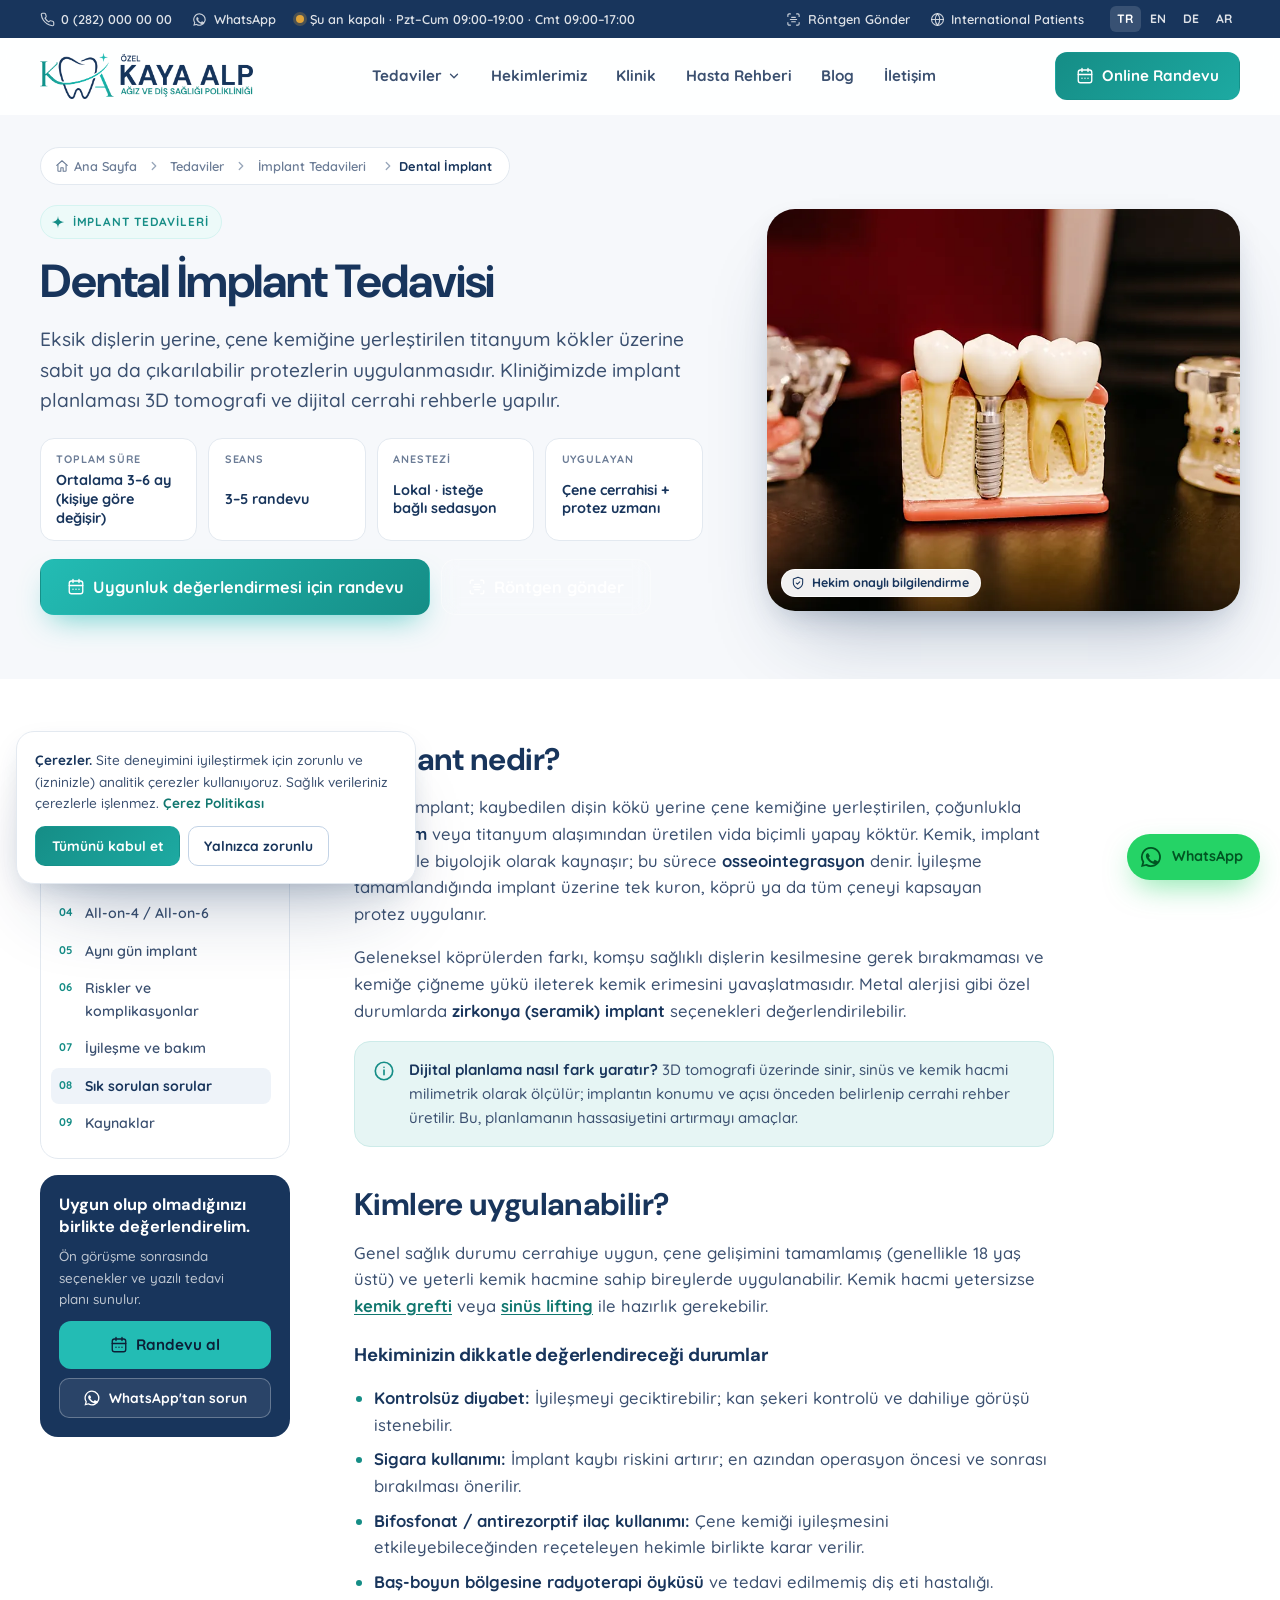
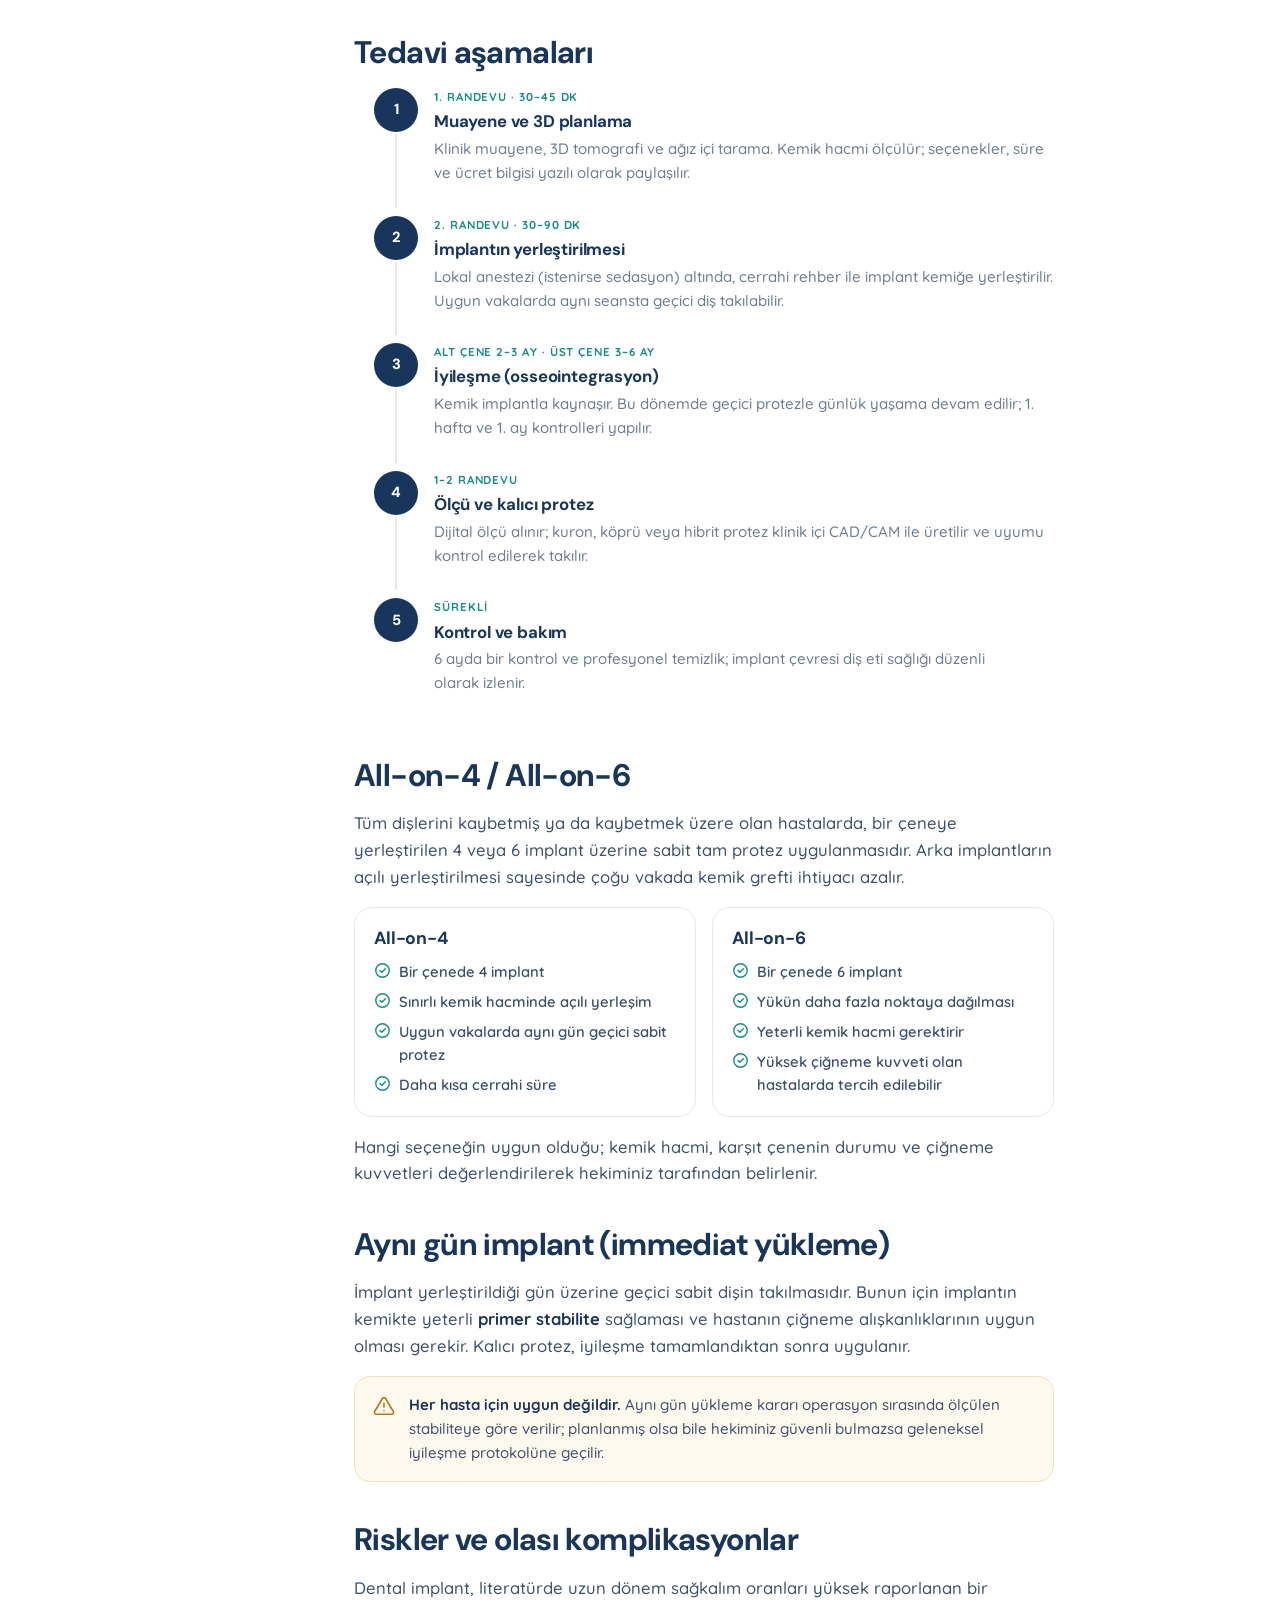
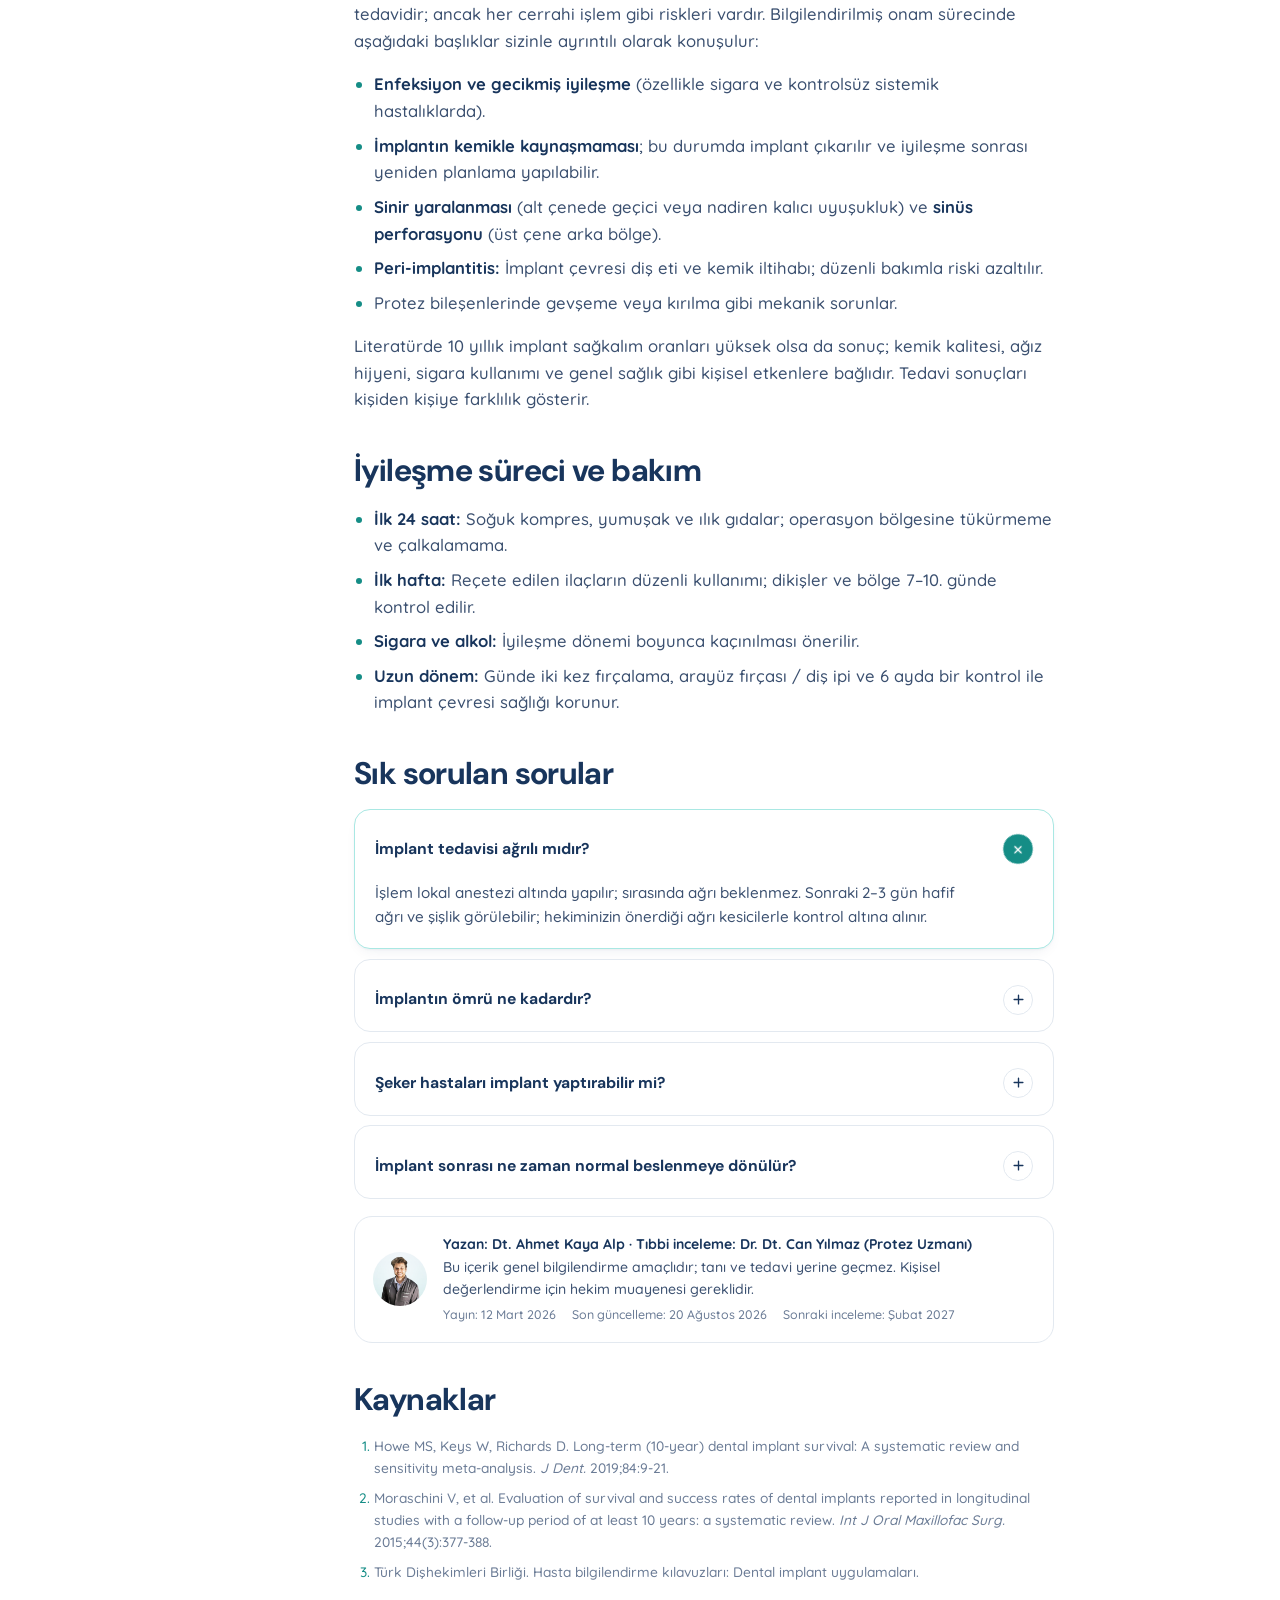
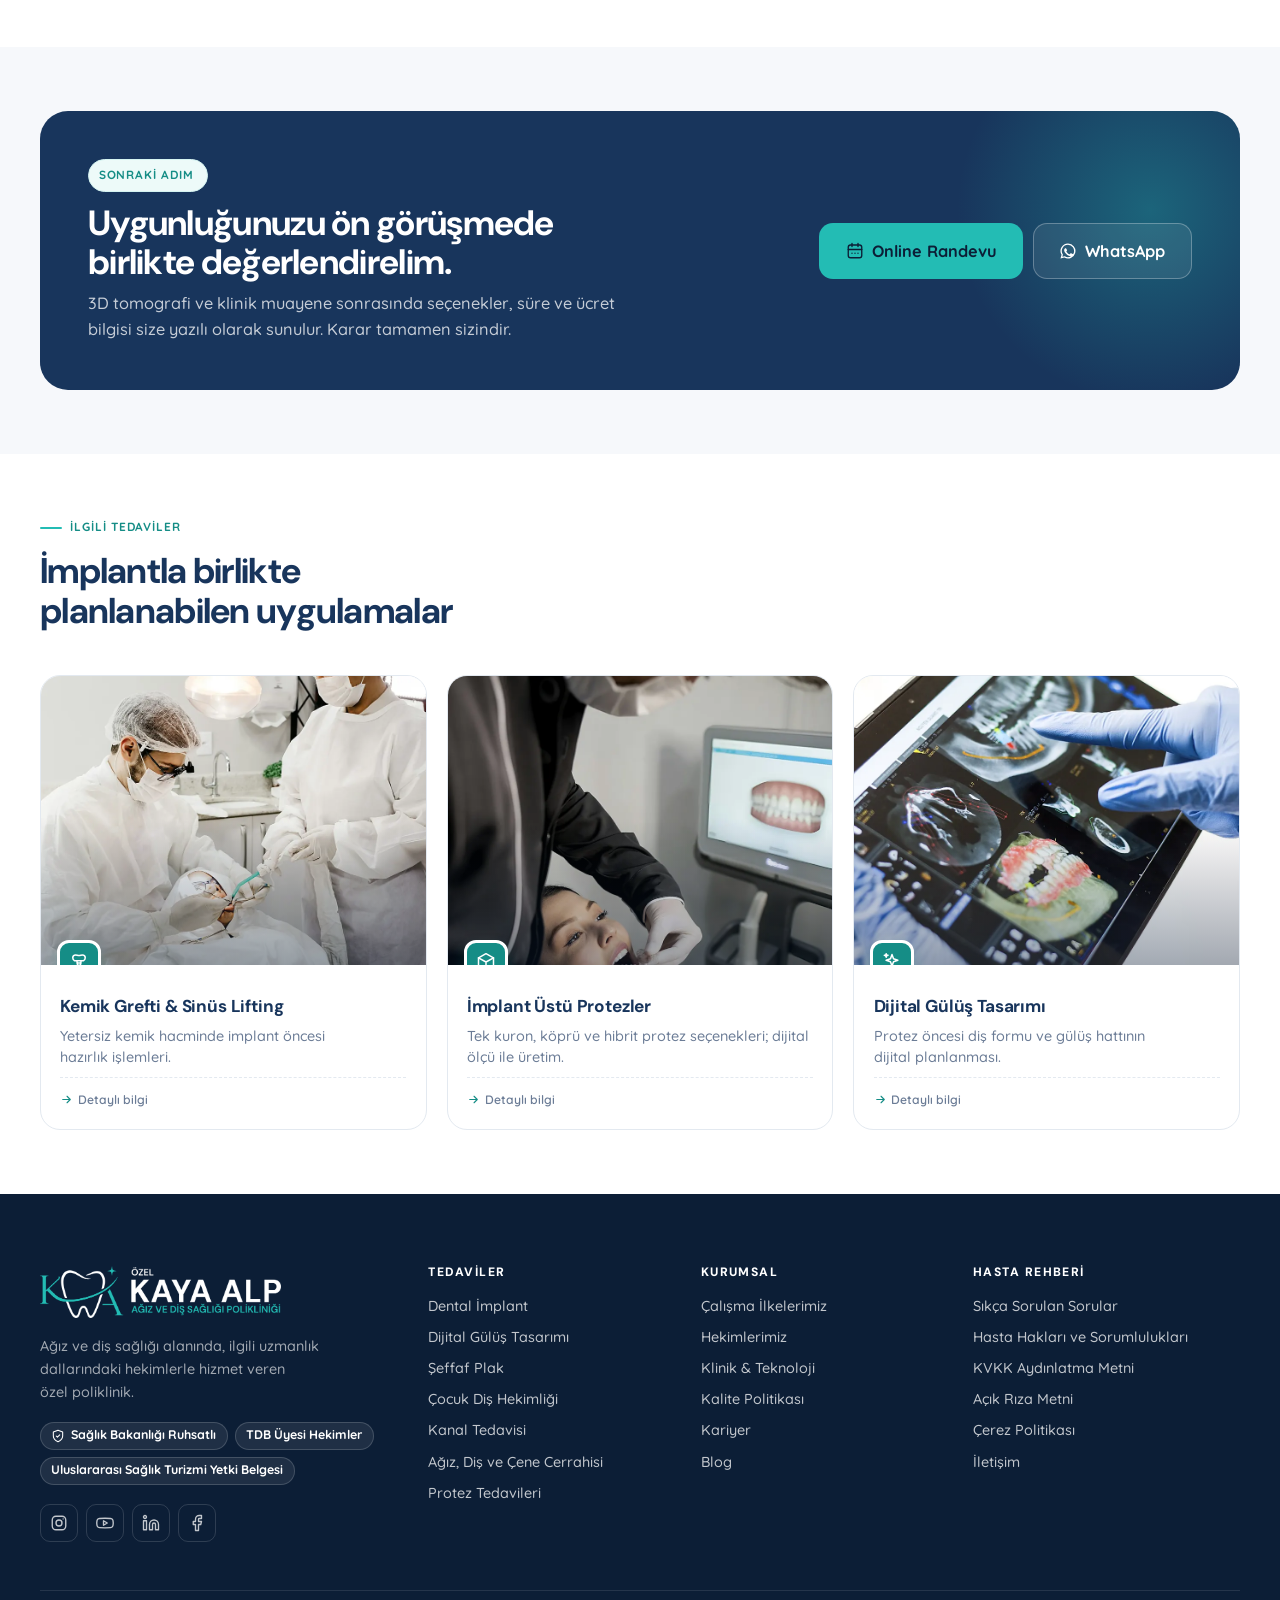
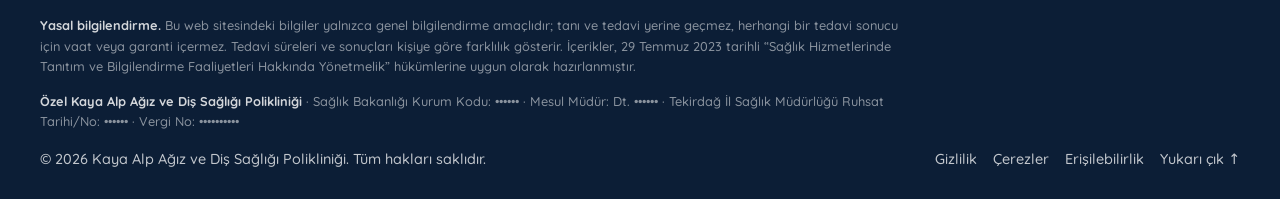
==== commit 0503191b: "v0.4 preview build Co-Authored-By: Claude Fable 5.1 <noreply@anthropic.com>" ====
--- a/tedaviler/implant.html
+++ b/tedaviler/implant.html
@@ -156,7 +156,8 @@
   <div class="navbar">
     <div class="container navbar__inner">
       <a class="logo" href="../index.html#top" aria-label="Kaya Alp Ağız ve Diş Sağlığı Polikliniği ana sayfa">
-        <img src="../assets/img/brand/logo-horizontal.png" alt="Özel Kaya Alp Ağız ve Diş Sağlığı Polikliniği" width="1400" height="302">
+        <img class="logo__dark" src="../assets/img/brand/logo-horizontal.png" alt="Özel Kaya Alp Ağız ve Diş Sağlığı Polikliniği" width="1400" height="302">
+        <img class="logo__light" src="../assets/img/brand/logo-horizontal-white.png" alt="" aria-hidden="true" width="1400" height="302">
       </a>
 
       <nav class="nav" aria-label="Ana menü">
--- a/assets/css/style.css
+++ b/assets/css/style.css
@@ -185,6 +185,20 @@
 .burger[aria-expanded="true"] span { top: 21px; width: 18px; }
 .burger[aria-expanded="true"] span:nth-child(1) { transform: rotate(45deg); }
 .burger[aria-expanded="true"] span:nth-child(2) { transform: rotate(-45deg); }
+
+/* header over the dark hero (home page): transparent at top, solid after scrolling */
+.logo__light { display: none; }
+body.has-dark-hero .site-header { position: fixed; left: 0; right: 0; top: 0; }
+body.has-dark-hero .topbar, body.has-dark-hero .navbar, body.has-dark-hero .nav__link, body.has-dark-hero .lang-menu__btn, body.has-dark-hero .icon-btn--phone, body.has-dark-hero .burger { transition: background-color .35s, color .35s, border-color .35s, box-shadow .35s; }
+body.has-dark-hero:not(.is-scrolled) .topbar { background: rgba(12,30,54,.28); backdrop-filter: blur(8px); -webkit-backdrop-filter: blur(8px); border-bottom: 1px solid rgba(255,255,255,.08); }
+body.has-dark-hero:not(.is-scrolled) .navbar { background: transparent; backdrop-filter: none; -webkit-backdrop-filter: none; border-bottom-color: transparent; box-shadow: none; }
+body.has-dark-hero:not(.is-scrolled) .logo__dark { display: none; }
+body.has-dark-hero:not(.is-scrolled) .logo__light { display: block; }
+body.has-dark-hero:not(.is-scrolled) .nav__link { color: rgba(255,255,255,.9); }
+body.has-dark-hero:not(.is-scrolled) .nav__link:hover, body.has-dark-hero:not(.is-scrolled) .nav__item.is-open > .nav__link { background: rgba(255,255,255,.12); color: #fff; }
+body.has-dark-hero:not(.is-scrolled) .navbar__actions .btn--primary { background-image: linear-gradient(135deg, #23BCB4, #158D86); box-shadow: 0 12px 26px -10px rgba(35,188,180,.75); }
+body.has-dark-hero:not(.is-scrolled) .lang-menu__btn, body.has-dark-hero:not(.is-scrolled) .icon-btn--phone { background: rgba(255,255,255,.1); border-color: rgba(255,255,255,.22); color: #fff; }
+body.has-dark-hero:not(.is-scrolled) .burger { background: rgba(255,255,255,.14); box-shadow: none; }
 
 /* mega menu */
 .mega { position: absolute; left: 0; right: 0; top: 100%; padding-top: 10px; opacity: 0; visibility: hidden; pointer-events: none; transform: translateY(6px); transition: opacity .22s, transform .3s var(--ease), visibility .22s; }
@@ -250,50 +264,50 @@
 @keyframes itemIn { from { opacity: 0; transform: translateY(10px); } to { opacity: 1; transform: none; } }
 .tabbar { display: none; }
 
-/* ----------------------------------------------------------------- hero */
-.hero { position: relative; overflow: hidden; padding: clamp(2rem, 5vw, 4.5rem) 0 clamp(2.5rem, 5vw, 4.5rem); }
-.hero__bg { position: absolute; inset: 0; pointer-events: none; }
-.hero__bg .glow { position: absolute; border-radius: 50%; filter: blur(80px); opacity: .75; }
-.hero__bg .glow--a { width: 620px; height: 620px; right: -140px; top: -200px; background: radial-gradient(circle, rgba(35,188,180,.32), transparent 65%); animation: drift 18s ease-in-out infinite alternate; }
-.hero__bg .glow--b { width: 560px; height: 560px; left: -260px; bottom: -240px; background: radial-gradient(circle, rgba(24,53,92,.16), transparent 65%); animation: drift 22s ease-in-out infinite alternate-reverse; }
-.hero__bg .dots { position: absolute; inset: 0; background-image: radial-gradient(rgba(24,53,92,.12) 1px, transparent 1px); background-size: 26px 26px; mask-image: radial-gradient(ellipse at 75% 40%, #000 10%, transparent 60%); -webkit-mask-image: radial-gradient(ellipse at 75% 40%, #000 10%, transparent 60%); }
-@keyframes drift { from { transform: translate(0, 0); } to { transform: translate(-40px, 30px); } }
-.hero__inner { position: relative; display: grid; grid-template-columns: minmax(0, 7fr) minmax(0, 5fr); gap: clamp(2rem, 5vw, 4rem); align-items: center; }
-.hero__content { display: grid; gap: 1.35rem; justify-items: start; }
-.hero__content h1 { max-width: 15ch; }
+/* ----------------------------------------------------------------- hero (cinematic, full-bleed) */
+.hero { position: relative; overflow: hidden; color: #fff; background: var(--navy-900); padding-top: calc(var(--topbar-h) + var(--header-h) + clamp(1.5rem, 4vw, 3.5rem)); isolation: isolate; }
+.hero__bg { position: absolute; inset: 0; z-index: -1; }
+.hero__bg img { width: 100%; height: 100%; object-fit: cover; object-position: 60% 50%; }
+.hero__inner { position: relative; display: grid; grid-template-columns: minmax(0, 6.4fr) minmax(0, 5.6fr); gap: clamp(1.5rem, 4vw, 3rem); align-items: end; }
+.hero__content { display: grid; gap: 1.3rem; justify-items: start; align-self: center; padding-bottom: clamp(3rem, 6vw, 5rem); }
+.hero__content h1 { color: #fff; max-width: 15ch; }
+.hero__content h1 em { background-image: linear-gradient(90deg, #23BCB4, #9BEBE3); }
+.hero__content .lead { color: rgba(255,255,255,.82); }
+.hero .eyebrow { background: rgba(255,255,255,.08); border-color: rgba(255,255,255,.18); color: var(--aqua); backdrop-filter: blur(6px); }
 .hero__cta { display: flex; flex-wrap: wrap; gap: .7rem; }
+.hero__cta .btn--primary { background-image: linear-gradient(135deg, #23BCB4, #158D86); box-shadow: 0 14px 30px -12px rgba(35,188,180,.7); }
+.hero__cta .btn--outline { --fg: #fff; --bd: rgba(255,255,255,.35); --bg: rgba(255,255,255,.06); backdrop-filter: blur(8px); }
+.hero__cta .btn--outline:hover { --bg: rgba(255,255,255,.14); --bd: rgba(255,255,255,.7); }
 .hero__trust { display: flex; flex-wrap: wrap; gap: .6rem 1.25rem; margin-top: .25rem; }
-.hero__trust li { display: inline-flex; align-items: center; gap: .45rem; font-size: .88rem; font-weight: 700; color: var(--ink-2); }
-.hero__trust svg { width: 18px; height: 18px; color: var(--teal); flex: none; }
-
-.hero__stage { position: relative; width: 100%; max-width: 560px; aspect-ratio: 1 / 1; justify-self: end; }
-.hero__img { position: absolute; inset: 1% 9%; border-radius: 30px; overflow: hidden; box-shadow: var(--shadow-lg); background: var(--navy-100); z-index: 1; }
-.hero__img::after { content: ""; position: absolute; inset: 0; border-radius: 30px; box-shadow: inset 0 0 0 1px rgba(255,255,255,.35); }
-.hero__img img { width: 100%; height: 100%; object-fit: cover; object-position: 50% 30%; transform: scale(1.02); transition: transform .8s var(--ease); }
-.hero__frame { position: absolute; inset: -1.5% 6%; border-radius: 34px; border: 1.5px solid var(--aqua-200); opacity: .7; pointer-events: none; z-index: 0; }
+.hero__trust li { display: inline-flex; align-items: center; gap: .45rem; font-size: .88rem; font-weight: 700; color: rgba(255,255,255,.85); }
+.hero__trust svg { width: 18px; height: 18px; color: var(--aqua); flex: none; }
+.hero__stage { position: relative; align-self: end; height: clamp(440px, 42vw, 600px); }
+.hero__halo { position: absolute; left: 50%; bottom: 4%; width: 88%; aspect-ratio: 1; transform: translateX(-50%); border-radius: 50%; background: radial-gradient(circle, rgba(35,188,180,.45), rgba(35,188,180,0) 68%); filter: blur(14px); pointer-events: none; }
+.hero__person { position: absolute; bottom: 0; left: 50%; transform: translateX(-50%); height: 100%; width: auto; max-width: none; z-index: 1; filter: drop-shadow(0 24px 36px rgba(0,0,0,.35)); }
 .hero__swoosh { position: absolute; inset: 0; width: 100%; height: 100%; pointer-events: none; overflow: visible; z-index: 2; }
-.hero__swoosh .arc { fill: none; stroke: url(#swoosh-grad); stroke-width: 2.4; stroke-linecap: round; stroke-dasharray: 260; stroke-dashoffset: 260; animation: draw 1.8s var(--ease-io) .5s forwards; filter: drop-shadow(0 6px 10px rgba(21,141,134,.25)); }
-.hero__swoosh .mover { fill: var(--aqua); filter: drop-shadow(0 0 6px rgba(35,188,180,.9)); }
+.hero__swoosh .arc { fill: none; stroke: url(#swoosh-grad); stroke-width: 2.2; stroke-linecap: round; stroke-dasharray: 260; stroke-dashoffset: 260; animation: draw 1.8s var(--ease-io) .5s forwards; filter: drop-shadow(0 0 8px rgba(35,188,180,.7)); }
+.hero__swoosh .mover { fill: #fff; filter: drop-shadow(0 0 8px rgba(35,188,180,1)); }
 @keyframes draw { to { stroke-dashoffset: 0; } }
-.hero__spark { position: absolute; width: 40px; height: 40px; right: -3%; top: 21%; color: var(--aqua); animation: twinkle 3.2s ease-in-out 2.6s infinite; transform-origin: center; opacity: 0; z-index: 3; }
-.hero__spark--sm { width: 18px; height: 18px; right: 8%; top: 13%; animation-delay: 3.2s; }
+.hero__spark { position: absolute; width: 40px; height: 40px; right: -2%; top: 20%; color: #9BEBE3; animation: twinkle 3.2s ease-in-out 2.6s infinite; transform-origin: center; opacity: 0; z-index: 3; filter: drop-shadow(0 0 10px rgba(35,188,180,.9)); }
+.hero__spark--sm { width: 18px; height: 18px; right: 9%; top: 11%; animation-delay: 3.2s; }
 @keyframes twinkle { 0%, 100% { transform: scale(.6) rotate(0deg); opacity: .5; } 50% { transform: scale(1.1) rotate(20deg); opacity: 1; } }
 .float-card {
   position: absolute; z-index: 3; display: flex; align-items: center; gap: .75rem; padding: .8rem .95rem .8rem .8rem;
-  background: rgba(255,255,255,.94); backdrop-filter: blur(10px); border: 1px solid rgba(255,255,255,.8);
-  border-radius: 16px; box-shadow: var(--shadow-md); max-width: 250px; animation: bob 6s ease-in-out infinite;
-}
-.float-card__icon { width: 40px; height: 40px; border-radius: 12px; background: var(--teal-50); color: var(--teal); display: grid; place-items: center; flex: none; }
+  background: rgba(12,30,54,.6); backdrop-filter: blur(14px); -webkit-backdrop-filter: blur(14px); border: 1px solid rgba(255,255,255,.16);
+  border-radius: 16px; box-shadow: 0 22px 44px -20px rgba(0,0,0,.55); max-width: 250px; animation: bob 6s ease-in-out infinite; color: #fff;
+}
+.float-card__icon { width: 40px; height: 40px; border-radius: 12px; background: rgba(35,188,180,.18); color: var(--aqua); display: grid; place-items: center; flex: none; }
 .float-card__icon svg { width: 20px; height: 20px; }
-.float-card strong { display: block; font-size: .9rem; line-height: 1.2; color: var(--ink); }
-.float-card span { display: block; font-size: .76rem; color: var(--ink-3); margin-top: .15rem; }
-.float-card--1 { left: -4%; top: 15%; }
-.float-card--2 { right: -3%; bottom: 17%; animation-delay: -3s; }
+.float-card strong { display: block; font-size: .9rem; line-height: 1.2; color: #fff; }
+.float-card span { display: block; font-size: .76rem; color: rgba(255,255,255,.72); margin-top: .15rem; }
+.float-card--1 { left: -16%; top: 12%; }
+.float-card--2 { right: -10%; bottom: 30%; animation-delay: -3s; }
 @keyframes bob { 0%, 100% { transform: translateY(0); } 50% { transform: translateY(-8px); } }
-.hero__badge { position: absolute; z-index: 3; left: 7%; bottom: 0; display: flex; align-items: center; gap: .6rem; padding: .65rem .95rem; background: var(--navy); color: #fff; border-radius: 14px; box-shadow: var(--shadow-md); }
-.hero__badge svg { width: 26px; height: 26px; color: var(--aqua); flex: none; }
+.hero__badge { position: absolute; z-index: 3; left: 0; bottom: 7%; display: flex; align-items: center; gap: .6rem; padding: .65rem .95rem; background: rgba(255,255,255,.95); color: var(--navy); border-radius: 14px; box-shadow: var(--shadow-md); }
+.hero__badge svg { width: 26px; height: 26px; color: var(--teal); flex: none; }
 .hero__badge strong { display: block; font-size: .86rem; line-height: 1.15; }
-.hero__badge small { display: block; font-size: .72rem; color: rgba(255,255,255,.75); }
+.hero__badge small { display: block; font-size: .72rem; color: var(--ink-3); }
+.hero__ticker { position: relative; z-index: 2; border-top: 1px solid rgba(255,255,255,.1); background: rgba(12,30,54,.55); backdrop-filter: blur(8px); -webkit-backdrop-filter: blur(8px); padding: .7rem 0; overflow: hidden; }
 .hero [data-hero] { animation: rise .9s var(--ease) both; }
 .hero [data-hero="1"] { animation-delay: .05s } .hero [data-hero="2"] { animation-delay: .15s } .hero [data-hero="3"] { animation-delay: .27s } .hero [data-hero="4"] { animation-delay: .38s } .hero [data-hero="5"] { animation-delay: .48s }
 .hero__stage[data-hero] { animation-name: riseScale; animation-delay: .2s; animation-duration: 1.1s; }
@@ -301,12 +315,11 @@
 .hero .float-card--2[data-hero] { animation-delay: 1.05s, 1.8s; }
 .hero .hero__badge[data-hero] { animation-delay: 1.15s }
 @keyframes rise { from { opacity: 0; transform: translateY(16px); } to { opacity: 1; transform: none; } }
-@keyframes riseScale { from { opacity: 0; transform: translateY(20px) scale(.97); } to { opacity: 1; transform: none; } }
+@keyframes riseScale { from { opacity: 0; transform: translateY(20px) scale(.98); } to { opacity: 1; transform: none; } }
 
 /* ---------------------------------------------------------------- ticker */
-.ticker { background: var(--navy); color: #fff; overflow: hidden; padding: .75rem 0; }
 .ticker__track { display: flex; gap: 2.75rem; width: max-content; animation: ticker 46s linear infinite; }
-.ticker:hover .ticker__track { animation-play-state: paused; }
+.hero__ticker:hover .ticker__track { animation-play-state: paused; }
 .ticker__item { display: inline-flex; align-items: center; gap: .6rem; font-size: .78rem; font-weight: 700; letter-spacing: .09em; text-transform: uppercase; color: rgba(255,255,255,.86); white-space: nowrap; }
 .ticker__item svg { width: 12px; height: 12px; color: var(--aqua); }
 @keyframes ticker { to { transform: translateX(-50%); } }
@@ -687,7 +700,8 @@
   .logo img { height: 38px; }
   .topbar__group--right { display: none; }
   .hero__inner { grid-template-columns: 1fr; }
-  .hero__stage { justify-self: center; max-width: 520px; margin-top: .5rem; }
+  .hero__stage { height: 460px; width: min(100%, 540px); justify-self: center; }
+  .hero__content { padding-bottom: 1.25rem; }
   .hero__content h1 { max-width: 18ch; }
   .quick { grid-template-columns: repeat(2, 1fr); }
   .tx-grid { grid-template-columns: repeat(2, 1fr); }
@@ -738,19 +752,18 @@
   :root { --section: 3.25rem; }
   .topbar__hours-text { display: none; }
   .topbar__group { gap: .9rem; }
-  .hero { padding-top: 1.25rem; }
+  .hero { padding-top: calc(var(--topbar-h) + var(--header-h) + 1rem); }
   .hero__content { gap: 1rem; }
   .hero__content h1 { font-size: clamp(2rem, 1.4rem + 3.6vw, 2.5rem); }
   .hero .eyebrow { white-space: normal; border-radius: 12px; line-height: 1.35; text-align: left; }
   .hero__cta { width: 100%; display: grid; grid-template-columns: 1fr 1fr; }
   .hero__cta .btn { width: 100%; padding-inline: .6rem; }
   .hero__trust { display: grid; gap: .45rem; }
-  .hero__stage { max-width: 100%; aspect-ratio: 1 / 1.02; }
-  .float-card { max-width: 200px; padding: .65rem .75rem; }
-  .float-card--1 { left: 0; top: 6%; } .float-card--2 { right: 0; bottom: 12%; }
-  .hero__badge { left: 4%; bottom: -2%; }
-  .hero__img { inset: 4% 9% 6%; }
-  .hero__frame { inset: 1.5% 6% 3.5%; }
+  .hero__stage { height: 400px; width: 100%; }
+  .hero__person { height: 92%; }
+  .float-card { max-width: 178px; padding: .6rem .7rem; }
+  .float-card--1 { left: 0; top: 1%; } .float-card--2 { right: 0; top: 27%; bottom: auto; }
+  .hero__badge { left: 0; bottom: 5%; }
   .quick { grid-template-columns: 1fr 1fr; gap: .7rem; }
   .quick__item { padding: .85rem .9rem; gap: .7rem; }
   .quick__item span span { display: none; }
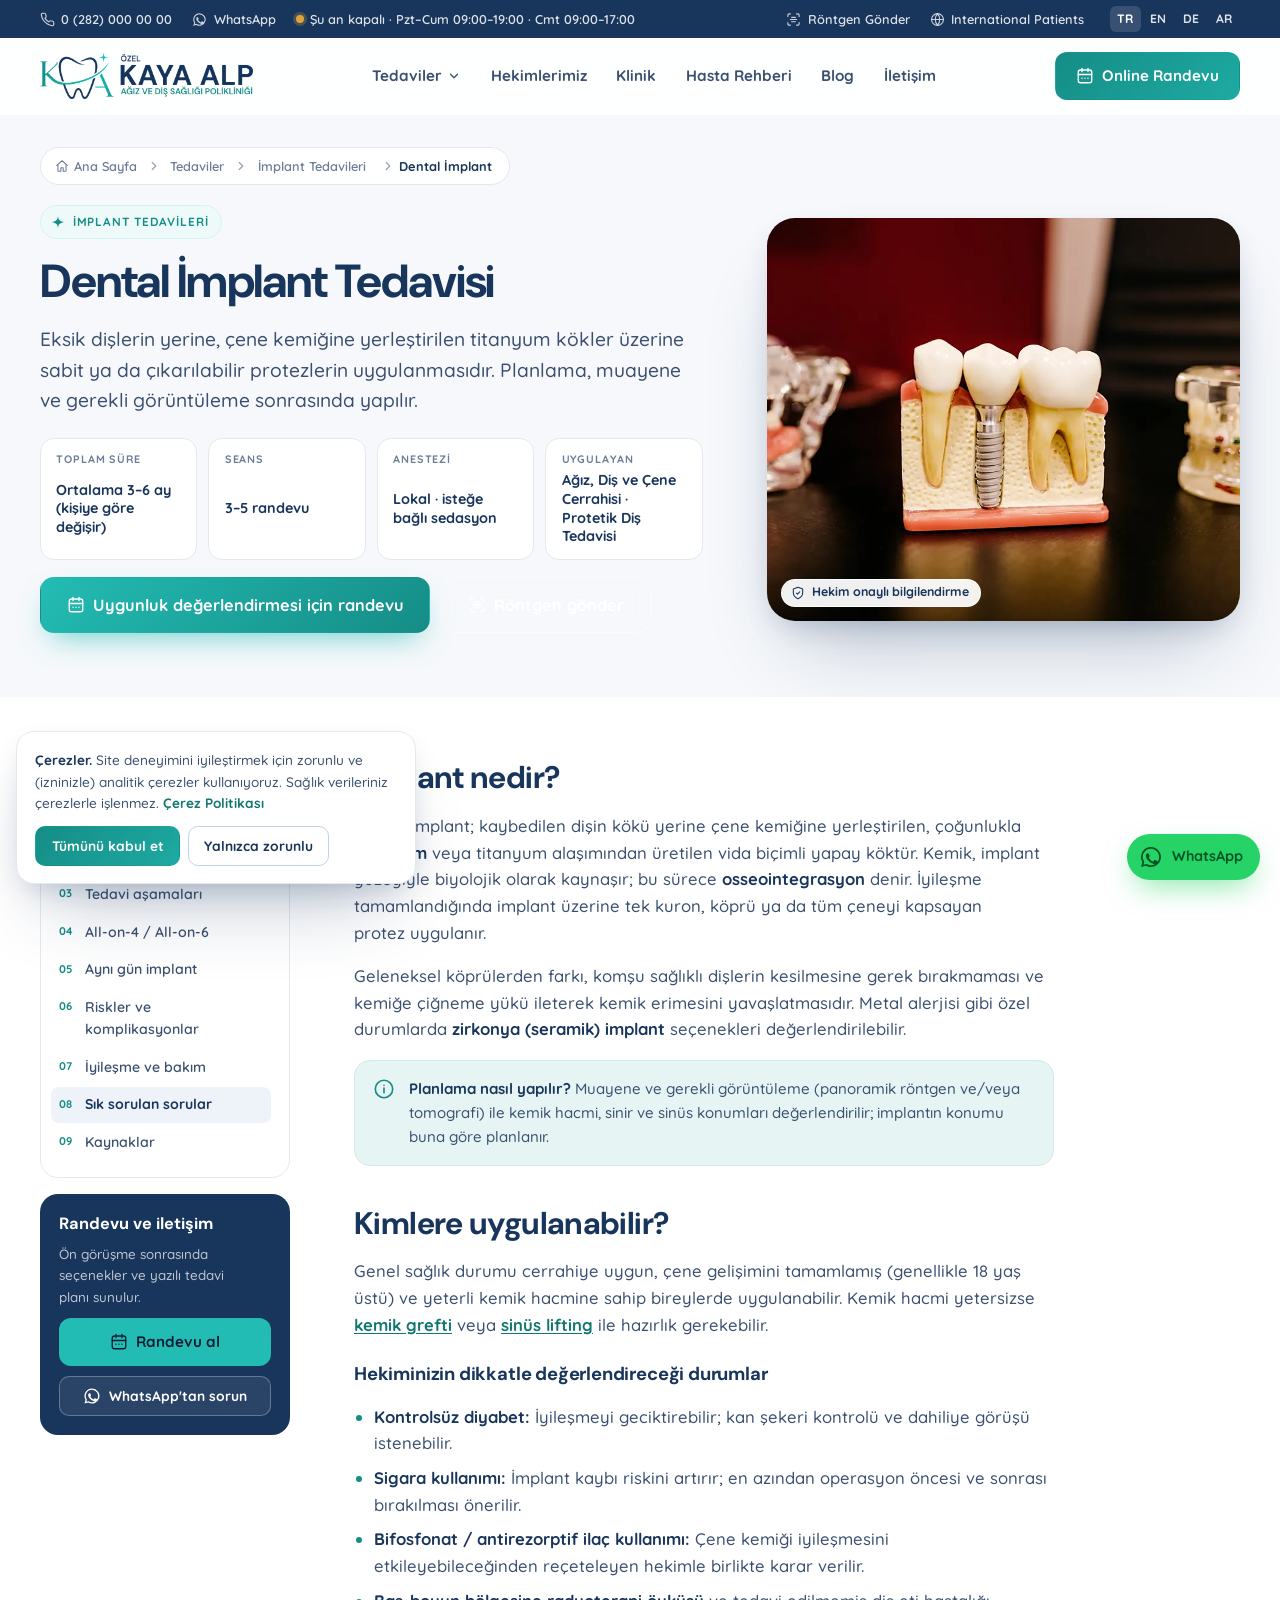
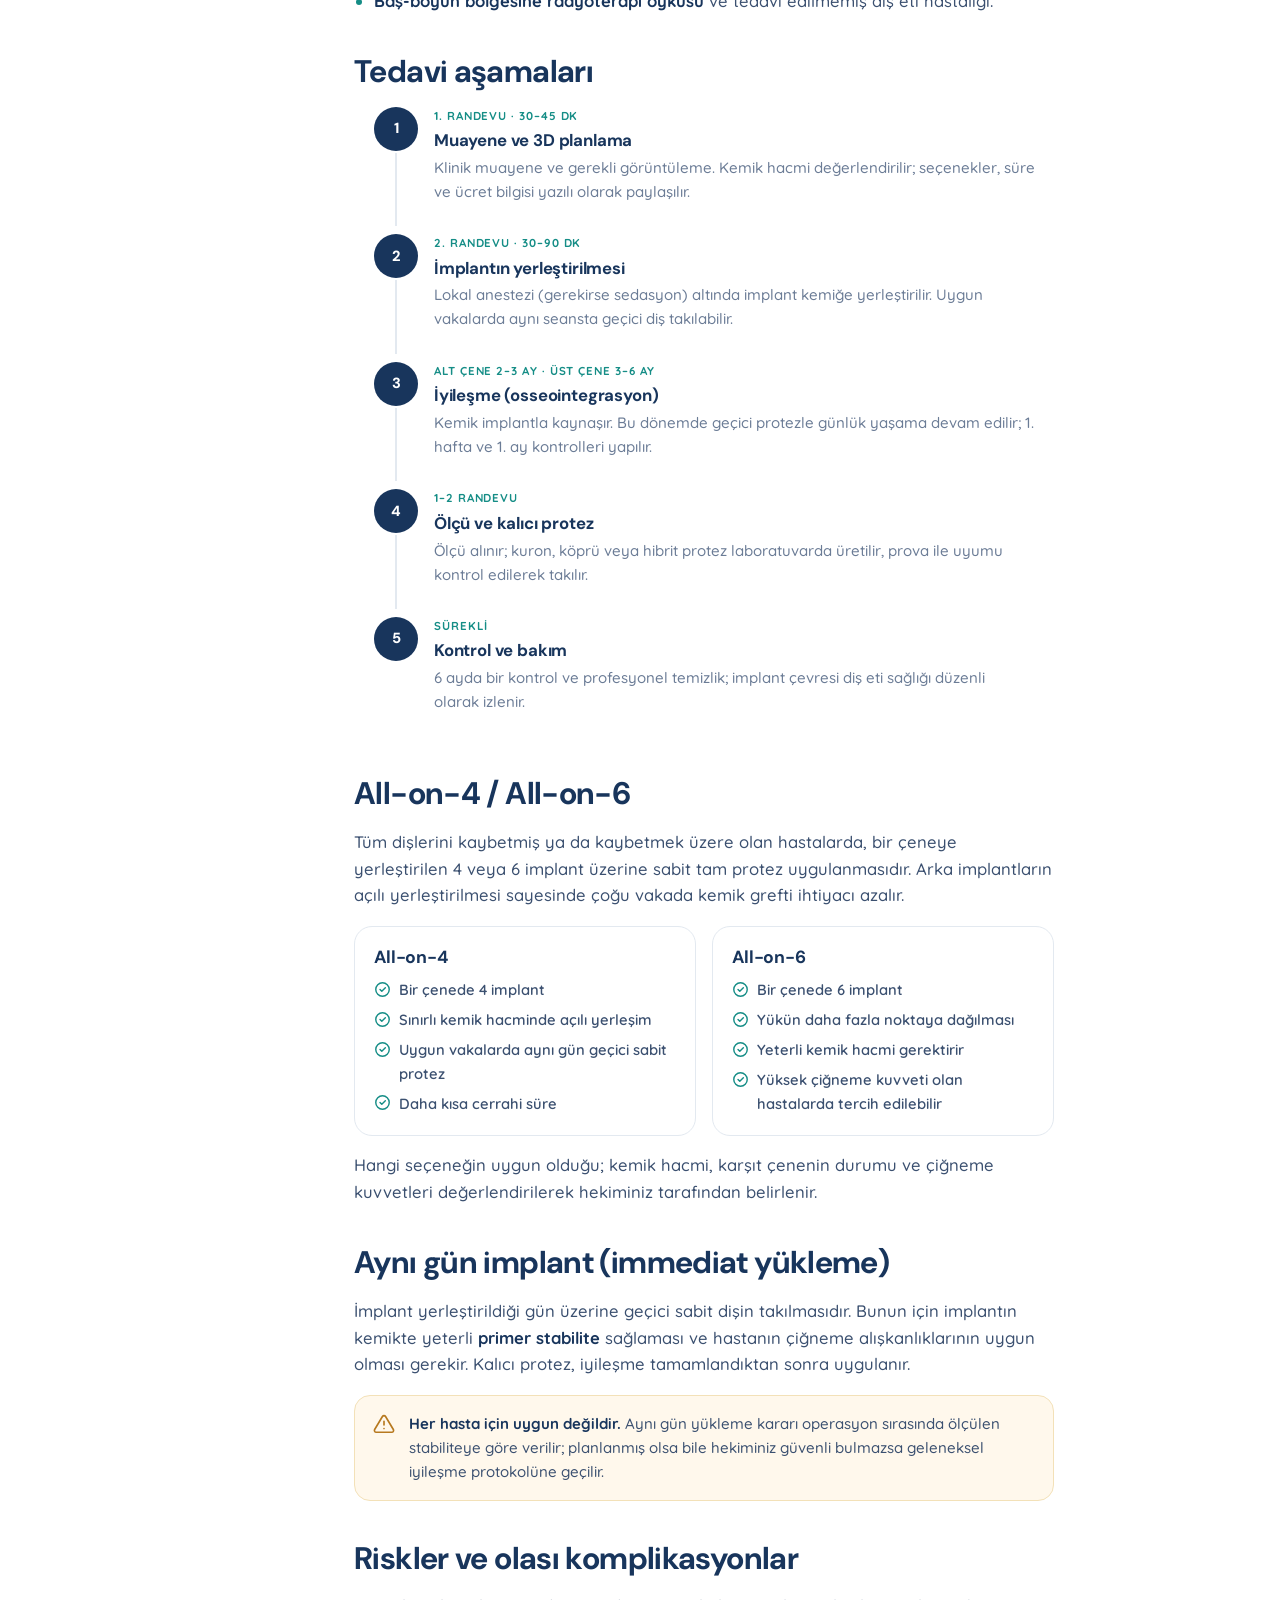
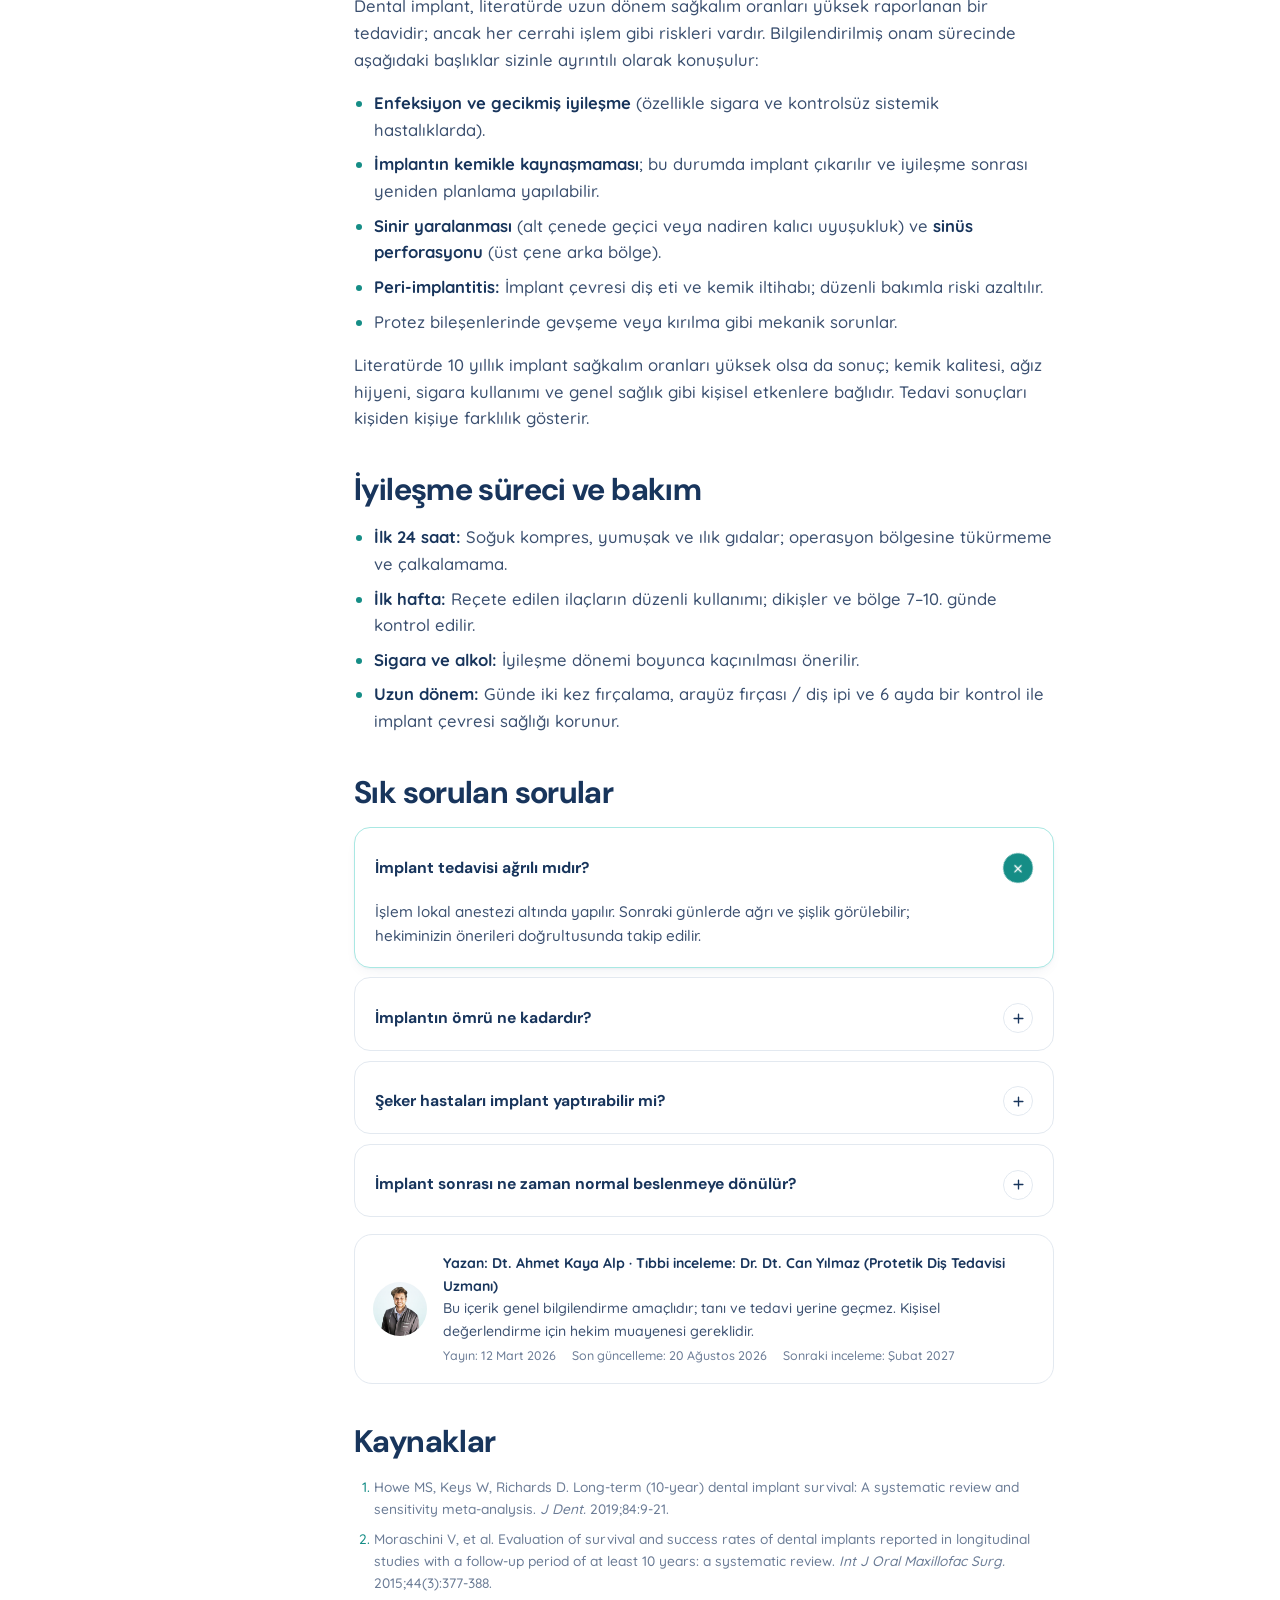
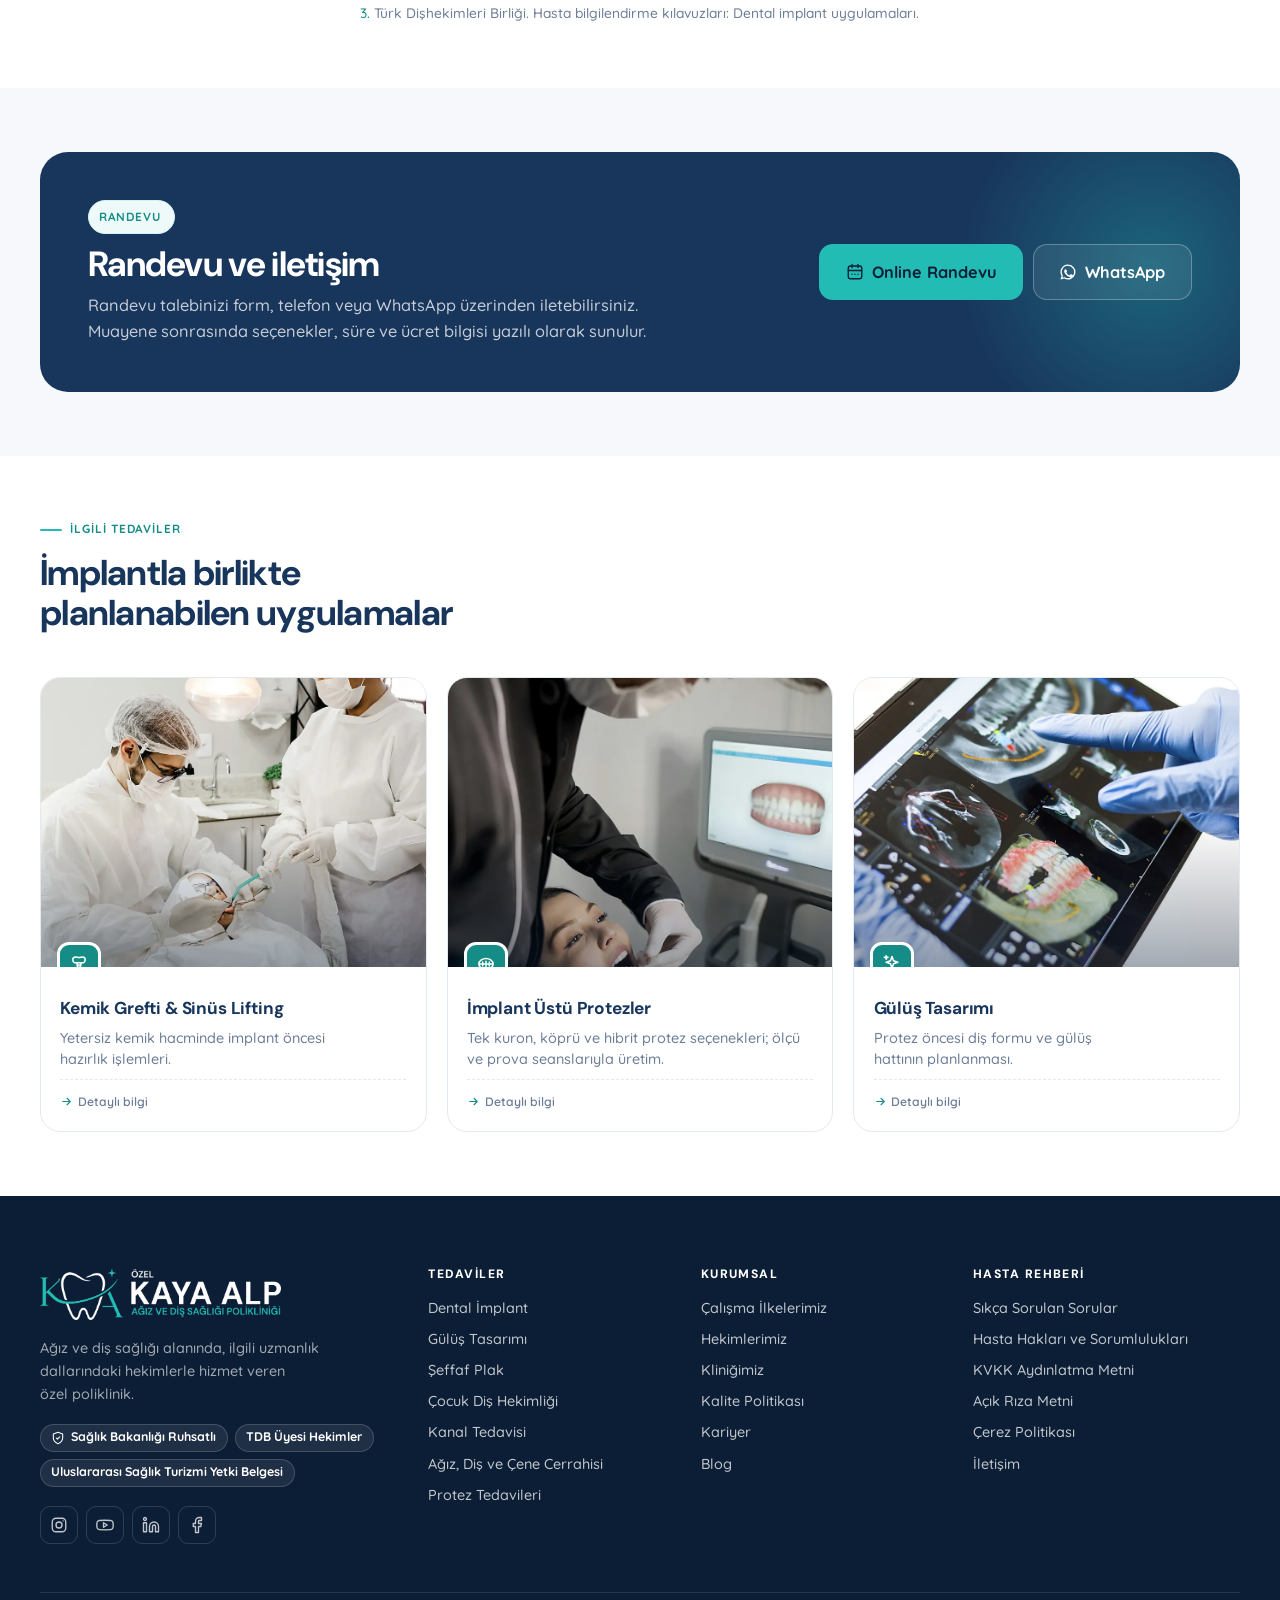
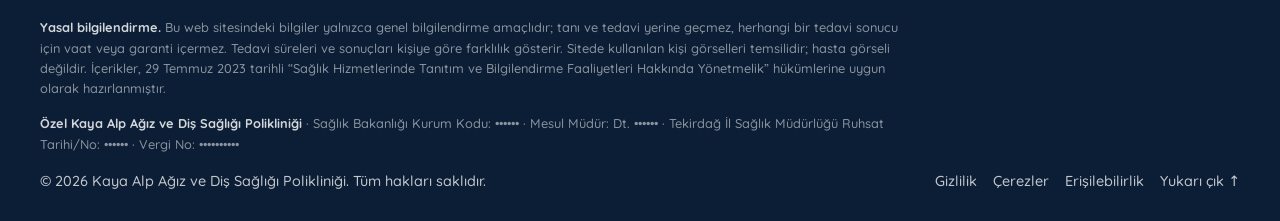
==== commit 8c9250c2: "v0.5 preview build Co-Authored-By: Claude Fable 5.1 <noreply@anthropic.com>" ====
--- a/tedaviler/implant.html
+++ b/tedaviler/implant.html
@@ -40,7 +40,7 @@
         "about": { "@id": "https://kayaalpdent.com/tedaviler/implant#procedure" },
         "audience": { "@type": "MedicalAudience", "audienceType": "Patient" },
         "author": { "@type": "Person", "name": "Dt. Ahmet Kaya Alp", "jobTitle": "Diş Hekimi", "worksFor": { "@id": "https://kayaalpdent.com/#clinic" } },
-        "reviewedBy": { "@type": "Person", "name": "Dr. Dt. Can Yılmaz", "jobTitle": "Protez Uzmanı" },
+        "reviewedBy": { "@type": "Person", "name": "Dr. Dt. Can Yılmaz", "jobTitle": "Protetik Diş Tedavisi Uzmanı" },
         "datePublished": "2026-03-12",
         "dateModified": "2026-08-20",
         "lastReviewed": "2026-08-20",
@@ -53,8 +53,8 @@
         "alternateName": ["Diş İmplantı", "Dental Implant"],
         "procedureType": "https://schema.org/SurgicalProcedure",
         "bodyLocation": "Çene kemiği",
-        "howPerformed": "Lokal anestezi altında, 3D tomografi ile planlanan konuma titanyum implant yerleştirilir; kemik iyileşmesi (osseointegrasyon) sonrası protez uygulanır.",
-        "preparation": "Klinik muayene, 3D tomografi, gerekirse kemik grefti veya sinüs lifting.",
+        "howPerformed": "Lokal anestezi altında, muayene ve görüntüleme ile planlanan konuma titanyum implant yerleştirilir; kemik iyileşmesi (osseointegrasyon) sonrası protez uygulanır.",
+        "preparation": "Klinik muayene ve gerekli görüntüleme; gerekirse kemik grefti veya sinüs lifting.",
         "followup": "İlk hafta kontrol, protez sonrası 6 ayda bir kontrol ve profesyonel temizlik."
       },
       {
@@ -68,7 +68,7 @@
       {
         "@type": "FAQPage",
         "mainEntity": [
-          { "@type": "Question", "name": "İmplant tedavisi ağrılı mıdır?", "acceptedAnswer": { "@type": "Answer", "text": "İşlem lokal anestezi altında yapılır; sırasında ağrı beklenmez. Sonraki 2–3 gün hafif ağrı ve şişlik görülebilir; hekiminizin önerdiği ağrı kesicilerle kontrol altına alınır." } },
+          { "@type": "Question", "name": "İmplant tedavisi ağrılı mıdır?", "acceptedAnswer": { "@type": "Answer", "text": "İşlem lokal anestezi altında yapılır. Sonraki günlerde ağrı ve şişlik görülebilir; hekiminizin önerileri doğrultusunda takip edilir." } },
           { "@type": "Question", "name": "İmplantın ömrü ne kadardır?", "acceptedAnswer": { "@type": "Answer", "text": "Düzenli bakım ve kontrolle implantlar uzun süre kullanılabilir; literatürde 10 yıllık sağkalım oranları yüksektir. Ömür; ağız hijyeni, sigara, genel sağlık ve kemik kalitesine bağlıdır." } },
           { "@type": "Question", "name": "Şeker hastaları implant yaptırabilir mi?", "acceptedAnswer": { "@type": "Answer", "text": "Kan şekeri kontrol altındaysa çoğunlukla uygulanabilir. Kontrolsüz diyabet iyileşmeyi geciktirebileceğinden, hekiminiz dahiliye görüşü ve HbA1c değerlendirmesi isteyebilir." } },
           { "@type": "Question", "name": "İmplant sonrası ne zaman normal beslenmeye dönülür?", "acceptedAnswer": { "@type": "Answer", "text": "İlk 24 saat soğuk ve yumuşak gıdalar önerilir; ilk hafta çiğneme bölgesine yük bindirilmez. Kalıcı protez takıldıktan sonra normal beslenmeye dönülür." } }
@@ -85,6 +85,7 @@
 <svg width="0" height="0" style="position:absolute" aria-hidden="true" focusable="false">
   <defs>
     <linearGradient id="swoosh-grad" x1="0" y1="1" x2="1" y2="0"><stop offset="0" stop-color="#158D86"/><stop offset="1" stop-color="#23BCB4"/></linearGradient>
+    <symbol id="i-play" viewBox="0 0 24 24"><path fill="currentColor" d="M8 5.5v13l11-6.5z"/></symbol>
     <symbol id="i-spark" viewBox="0 0 24 24"><path fill="currentColor" d="M12 1.5c.7 6.6 2.4 8.3 10.5 10.5C14.4 14.2 12.7 15.9 12 22.5c-.7-6.6-2.4-8.3-10.5-10.5C9.6 9.8 11.3 8.1 12 1.5z"/></symbol>
     <symbol id="i-phone" viewBox="0 0 24 24" fill="none" stroke="currentColor" stroke-width="1.8" stroke-linecap="round" stroke-linejoin="round"><path d="M22 16.9v3a2 2 0 0 1-2.2 2 19.8 19.8 0 0 1-8.6-3.1 19.5 19.5 0 0 1-6-6A19.8 19.8 0 0 1 2.1 4.2 2 2 0 0 1 4.1 2h3a2 2 0 0 1 2 1.7c.1.9.4 1.8.7 2.7a2 2 0 0 1-.5 2.1L8 9.8a16 16 0 0 0 6 6l1.3-1.3a2 2 0 0 1 2.1-.4c.9.3 1.8.6 2.7.7a2 2 0 0 1 1.7 2z"/></symbol>
     <symbol id="i-whatsapp" viewBox="0 0 24 24"><path fill="currentColor" d="M12 2a10 10 0 0 0-8.6 15.1L2 22l5-1.3A10 10 0 1 0 12 2zm0 1.8a8.2 8.2 0 1 1-4.2 15.3l-.3-.2-3 .8.8-2.9-.2-.3A8.2 8.2 0 0 1 12 3.8zm-3.3 4.4c-.2 0-.5.1-.8.4-.3.3-1 1-1 2.4s1 2.8 1.2 3c.1.2 2 3.2 5 4.3 2.5 1 3 .8 3.5.7.5-.1 1.7-.7 2-1.4.2-.7.2-1.3.2-1.4-.1-.1-.3-.2-.6-.3l-2-1c-.3-.1-.5-.2-.7.2l-1 1.2c-.2.2-.3.2-.6.1-.3-.2-1.3-.5-2.4-1.5-.9-.8-1.5-1.8-1.7-2.1-.2-.3 0-.5.1-.6l.5-.5.3-.5c.1-.2 0-.4 0-.5L9.5 8.7c-.2-.6-.5-.5-.7-.5h-.1z"/></symbol>
@@ -176,7 +177,7 @@
                 </div>
                 <div class="mega__col">
                   <div class="mega__head"><span><svg><use href="#i-sparkle"/></svg></span><div><h4>Estetik</h4><small>Gülüş tasarımı</small></div></div>
-                  <a href="../index.html#dijital">Dijital Gülüş Tasarımı <svg><use href="#i-arrow"/></svg></a>
+                  <a href="#">Gülüş Tasarımı <svg><use href="#i-arrow"/></svg></a>
                   <a href="#">Lamine Kaplama <svg><use href="#i-arrow"/></svg></a>
                   <a href="#">Zirkonyum &amp; E-max <svg><use href="#i-arrow"/></svg></a>
                   <a href="#">Diş Beyazlatma <svg><use href="#i-arrow"/></svg></a>
@@ -199,11 +200,11 @@
                   <a href="#">Protez Tedavileri <svg><use href="#i-arrow"/></svg></a>
                   <a href="../index.html#tedaviler" class="is-all">Tüm tedaviler <svg><use href="#i-arrow"/></svg></a>
                 </div>
-                <a class="mega__feature" href="../index.html#dijital">
-                  <img src="../assets/img/tx-digital.jpg" alt="" loading="lazy" width="900" height="675">
-                  <span class="chip chip--dark"><svg><use href="#i-cube"/></svg>3D planlama</span>
-                  <strong>Dijital Gülüş Tasarımı</strong>
-                  <span>Tedavi planınızı dijital simülasyonla birlikte değerlendirin.</span>
+                <a class="mega__feature" href="../index.html#bilgi">
+                  <img src="../assets/img/tx-exam.jpg" alt="" loading="lazy" width="900" height="675">
+                  <span class="chip chip--dark"><svg><use href="#i-file"/></svg>Bilgilendirme</span>
+                  <strong>Tedavi bilgilendirme yazıları</strong>
+                  <span>Her tedavi için hekimlerimizin hazırladığı bilgi sayfaları.</span>
                 </a>
                 <div class="mega__foot">
                   <a href="../index.html#randevu"><svg><use href="#i-calendar"/></svg>Online randevu</a>
@@ -259,7 +260,7 @@
         <summary class="sheet__item"><span class="ico"><svg><use href="#i-grid"/></svg></span>Tedaviler <svg><use href="#i-chevron"/></svg></summary>
         <div class="sheet__sub">
           <a href="implant.html">Dental İmplant <svg><use href="#i-chevron-r"/></svg></a>
-          <a href="../index.html#dijital" data-sheet-close>Dijital Gülüş Tasarımı <svg><use href="#i-chevron-r"/></svg></a>
+          <a href="#">Gülüş Tasarımı <svg><use href="#i-chevron-r"/></svg></a>
           <a href="#">Şeffaf Plak <svg><use href="#i-chevron-r"/></svg></a>
           <a href="#">Çocuk Diş Hekimliği <svg><use href="#i-chevron-r"/></svg></a>
           <a href="#">Kanal Tedavisi <svg><use href="#i-chevron-r"/></svg></a>
@@ -269,7 +270,7 @@
         </div>
       </details>
       <a class="sheet__item" href="../index.html#hekimler" data-sheet-close><span class="ico"><svg><use href="#i-users"/></svg></span>Hekimlerimiz <svg><use href="#i-chevron-r"/></svg></a>
-      <a class="sheet__item" href="../index.html#klinik" data-sheet-close><span class="ico"><svg><use href="#i-hospital"/></svg></span>Klinik &amp; Teknoloji <svg><use href="#i-chevron-r"/></svg></a>
+      <a class="sheet__item" href="../index.html#klinik" data-sheet-close><span class="ico"><svg><use href="#i-hospital"/></svg></span>Kliniğimiz <svg><use href="#i-chevron-r"/></svg></a>
       <a class="sheet__item" href="../index.html#uluslararasi" data-sheet-close><span class="ico"><svg><use href="#i-globe"/></svg></span>Uluslararası Hastalar <svg><use href="#i-chevron-r"/></svg></a>
       <a class="sheet__item" href="../index.html#sss" data-sheet-close><span class="ico"><svg><use href="#i-file"/></svg></span>Hasta Rehberi &amp; SSS <svg><use href="#i-chevron-r"/></svg></a>
       <a class="sheet__item" href="../index.html#blog" data-sheet-close><span class="ico"><svg><use href="#i-heart"/></svg></span>Sağlık Köşesi <svg><use href="#i-chevron-r"/></svg></a>
@@ -292,12 +293,12 @@
       <div class="page-hero__content">
         <span class="eyebrow"><svg><use href="#i-spark"/></svg>İmplant Tedavileri</span>
         <h1 id="page-title">Dental İmplant Tedavisi</h1>
-        <p class="lead">Eksik dişlerin yerine, çene kemiğine yerleştirilen titanyum kökler üzerine sabit ya da çıkarılabilir protezlerin uygulanmasıdır. Kliniğimizde implant planlaması 3D tomografi ve dijital cerrahi rehberle yapılır.</p>
+        <p class="lead">Eksik dişlerin yerine, çene kemiğine yerleştirilen titanyum kökler üzerine sabit ya da çıkarılabilir protezlerin uygulanmasıdır. Planlama, muayene ve gerekli görüntüleme sonrasında yapılır.</p>
         <div class="facts" aria-label="Tedavi özeti">
           <div class="fact"><span>Toplam süre</span><strong>Ortalama 3–6 ay (kişiye göre değişir)</strong></div>
           <div class="fact"><span>Seans</span><strong>3–5 randevu</strong></div>
           <div class="fact"><span>Anestezi</span><strong>Lokal · isteğe bağlı sedasyon</strong></div>
-          <div class="fact"><span>Uygulayan</span><strong>Çene cerrahisi + protez uzmanı</strong></div>
+          <div class="fact"><span>Uygulayan</span><strong>Ağız, Diş ve Çene Cerrahisi · Protetik Diş Tedavisi</strong></div>
         </div>
         <div class="hero__cta">
           <a class="btn btn--primary btn--lg" href="../index.html#randevu"><svg><use href="#i-calendar"/></svg>Uygunluk değerlendirmesi için randevu</a>
@@ -331,7 +332,7 @@
           </ol>
         </div>
         <div class="toc__cta">
-          <strong>Uygun olup olmadığınızı birlikte değerlendirelim.</strong>
+          <strong>Randevu ve iletişim</strong>
           <p>Ön görüşme sonrasında seçenekler ve yazılı tedavi planı sunulur.</p>
           <a class="btn btn--aqua" href="../index.html#randevu"><svg><use href="#i-calendar"/></svg>Randevu al</a>
           <a class="btn btn--ghost-light btn--sm" href="https://wa.me/905000000000"><svg><use href="#i-whatsapp"/></svg>WhatsApp'tan sorun</a>
@@ -342,7 +343,7 @@
         <h2 id="nedir">İmplant nedir?</h2>
         <p>Dental implant; kaybedilen dişin kökü yerine çene kemiğine yerleştirilen, çoğunlukla <strong>titanyum</strong> veya titanyum alaşımından üretilen vida biçimli yapay köktür. Kemik, implant yüzeyiyle biyolojik olarak kaynaşır; bu sürece <strong>osseointegrasyon</strong> denir. İyileşme tamamlandığında implant üzerine tek kuron, köprü ya da tüm çeneyi kapsayan protez uygulanır.</p>
         <p>Geleneksel köprülerden farkı, komşu sağlıklı dişlerin kesilmesine gerek bırakmaması ve kemiğe çiğneme yükü ileterek kemik erimesini yavaşlatmasıdır. Metal alerjisi gibi özel durumlarda <strong>zirkonya (seramik) implant</strong> seçenekleri değerlendirilebilir.</p>
-        <div class="notice notice--info"><svg><use href="#i-info"/></svg><div><strong>Dijital planlama nasıl fark yaratır?</strong> 3D tomografi üzerinde sinir, sinüs ve kemik hacmi milimetrik olarak ölçülür; implantın konumu ve açısı önceden belirlenip cerrahi rehber üretilir. Bu, planlamanın hassasiyetini artırmayı amaçlar.</div></div>
+        <div class="notice notice--info"><svg><use href="#i-info"/></svg><div><strong>Planlama nasıl yapılır?</strong> Muayene ve gerekli görüntüleme (panoramik röntgen ve/veya tomografi) ile kemik hacmi, sinir ve sinüs konumları değerlendirilir; implantın konumu buna göre planlanır.</div></div>
 
         <h2 id="kimlere">Kimlere uygulanabilir?</h2>
         <p>Genel sağlık durumu cerrahiye uygun, çene gelişimini tamamlamış (genellikle 18 yaş üstü) ve yeterli kemik hacmine sahip bireylerde uygulanabilir. Kemik hacmi yetersizse <a href="#">kemik grefti</a> veya <a href="#">sinüs lifting</a> ile hazırlık gerekebilir.</p>
@@ -356,10 +357,10 @@
 
         <h2 id="asamalar">Tedavi aşamaları</h2>
         <ol class="timeline">
-          <li><b>1</b><div><span class="meta">1. randevu · 30–45 dk</span><h3>Muayene ve 3D planlama</h3><p>Klinik muayene, 3D tomografi ve ağız içi tarama. Kemik hacmi ölçülür; seçenekler, süre ve ücret bilgisi yazılı olarak paylaşılır.</p></div></li>
-          <li><b>2</b><div><span class="meta">2. randevu · 30–90 dk</span><h3>İmplantın yerleştirilmesi</h3><p>Lokal anestezi (istenirse sedasyon) altında, cerrahi rehber ile implant kemiğe yerleştirilir. Uygun vakalarda aynı seansta geçici diş takılabilir.</p></div></li>
+          <li><b>1</b><div><span class="meta">1. randevu · 30–45 dk</span><h3>Muayene ve 3D planlama</h3><p>Klinik muayene ve gerekli görüntüleme. Kemik hacmi değerlendirilir; seçenekler, süre ve ücret bilgisi yazılı olarak paylaşılır.</p></div></li>
+          <li><b>2</b><div><span class="meta">2. randevu · 30–90 dk</span><h3>İmplantın yerleştirilmesi</h3><p>Lokal anestezi (gerekirse sedasyon) altında implant kemiğe yerleştirilir. Uygun vakalarda aynı seansta geçici diş takılabilir.</p></div></li>
           <li><b>3</b><div><span class="meta">Alt çene 2–3 ay · üst çene 3–6 ay</span><h3>İyileşme (osseointegrasyon)</h3><p>Kemik implantla kaynaşır. Bu dönemde geçici protezle günlük yaşama devam edilir; 1. hafta ve 1. ay kontrolleri yapılır.</p></div></li>
-          <li><b>4</b><div><span class="meta">1–2 randevu</span><h3>Ölçü ve kalıcı protez</h3><p>Dijital ölçü alınır; kuron, köprü veya hibrit protez klinik içi CAD/CAM ile üretilir ve uyumu kontrol edilerek takılır.</p></div></li>
+          <li><b>4</b><div><span class="meta">1–2 randevu</span><h3>Ölçü ve kalıcı protez</h3><p>Ölçü alınır; kuron, köprü veya hibrit protez laboratuvarda üretilir, prova ile uyumu kontrol edilerek takılır.</p></div></li>
           <li><b>5</b><div><span class="meta">Sürekli</span><h3>Kontrol ve bakım</h3><p>6 ayda bir kontrol ve profesyonel temizlik; implant çevresi diş eti sağlığı düzenli olarak izlenir.</p></div></li>
         </ol>
 
@@ -396,7 +397,7 @@
 
         <h2 id="sss">Sık sorulan sorular</h2>
         <div class="accordion">
-          <div class="acc is-open"><h3><button class="acc__btn" type="button" aria-expanded="true" aria-controls="q1">İmplant tedavisi ağrılı mıdır?<span class="ico"><svg><use href="#i-plus"/></svg></span></button></h3><div class="acc__panel" id="q1" role="region"><div><p>İşlem lokal anestezi altında yapılır; sırasında ağrı beklenmez. Sonraki 2–3 gün hafif ağrı ve şişlik görülebilir; hekiminizin önerdiği ağrı kesicilerle kontrol altına alınır.</p></div></div></div>
+          <div class="acc is-open"><h3><button class="acc__btn" type="button" aria-expanded="true" aria-controls="q1">İmplant tedavisi ağrılı mıdır?<span class="ico"><svg><use href="#i-plus"/></svg></span></button></h3><div class="acc__panel" id="q1" role="region"><div><p>İşlem lokal anestezi altında yapılır. Sonraki günlerde ağrı ve şişlik görülebilir; hekiminizin önerileri doğrultusunda takip edilir.</p></div></div></div>
           <div class="acc"><h3><button class="acc__btn" type="button" aria-expanded="false" aria-controls="q2">İmplantın ömrü ne kadardır?<span class="ico"><svg><use href="#i-plus"/></svg></span></button></h3><div class="acc__panel" id="q2" role="region"><div><p>Düzenli bakım ve kontrolle implantlar uzun süre kullanılabilir; süre kişiye göre değişir. Ömür; ağız hijyeni, sigara, genel sağlık ve kemik kalitesine bağlıdır. Üzerindeki protez bileşenleri zamanla yenilenebilir.</p></div></div></div>
           <div class="acc"><h3><button class="acc__btn" type="button" aria-expanded="false" aria-controls="q3">Şeker hastaları implant yaptırabilir mi?<span class="ico"><svg><use href="#i-plus"/></svg></span></button></h3><div class="acc__panel" id="q3" role="region"><div><p>Kan şekeri kontrol altındaysa çoğunlukla uygulanabilir. Kontrolsüz diyabet iyileşmeyi geciktirebileceğinden hekiminiz dahiliye görüşü ve HbA1c değerlendirmesi isteyebilir.</p></div></div></div>
           <div class="acc"><h3><button class="acc__btn" type="button" aria-expanded="false" aria-controls="q4">İmplant sonrası ne zaman normal beslenmeye dönülür?<span class="ico"><svg><use href="#i-plus"/></svg></span></button></h3><div class="acc__panel" id="q4" role="region"><div><p>İlk 24 saat soğuk ve yumuşak gıdalar önerilir; ilk hafta çiğneme bölgesine yük bindirilmez. Kalıcı protez takıldıktan sonra normal beslenmeye dönülür.</p></div></div></div>
@@ -405,7 +406,7 @@
         <div class="review-box">
           <img src="../assets/img/dr-1.jpg" alt="" width="54" height="54">
           <div>
-            <strong>Yazan: Dt. Ahmet Kaya Alp · Tıbbi inceleme: Dr. Dt. Can Yılmaz (Protez Uzmanı)</strong>
+            <strong>Yazan: Dt. Ahmet Kaya Alp · Tıbbi inceleme: Dr. Dt. Can Yılmaz (Protetik Diş Tedavisi Uzmanı)</strong>
             <span>Bu içerik genel bilgilendirme amaçlıdır; tanı ve tedavi yerine geçmez. Kişisel değerlendirme için hekim muayenesi gereklidir.</span>
             <div class="dates"><span>Yayın: 12 Mart 2026</span><span>Son güncelleme: 20 Ağustos 2026</span><span>Sonraki inceleme: Şubat 2027</span></div>
           </div>
@@ -426,9 +427,9 @@
   <div class="container">
     <div class="cta-band reveal">
       <div>
-        <span class="eyebrow">Sonraki adım</span>
-        <h2 style="margin-top:.7rem">Uygunluğunuzu ön görüşmede birlikte değerlendirelim.</h2>
-        <p>3D tomografi ve klinik muayene sonrasında seçenekler, süre ve ücret bilgisi size yazılı olarak sunulur. Karar tamamen sizindir.</p>
+        <span class="eyebrow">Randevu</span>
+        <h2 style="margin-top:.7rem">Randevu ve iletişim</h2>
+        <p>Randevu talebinizi form, telefon veya WhatsApp üzerinden iletebilirsiniz. Muayene sonrasında seçenekler, süre ve ücret bilgisi yazılı olarak sunulur.</p>
       </div>
       <div class="cta-band__actions">
         <a class="btn btn--aqua btn--lg" href="../index.html#randevu"><svg><use href="#i-calendar"/></svg>Online Randevu</a>
@@ -443,8 +444,8 @@
     <div class="section-head reveal"><span class="eyebrow eyebrow--plain">İlgili tedaviler</span><h2 id="related-title">İmplantla birlikte planlanabilen uygulamalar</h2></div>
     <div class="related">
       <a class="tx-card reveal" href="#"><div class="tx-card__media"><picture><source srcset="../assets/img/tx-surgery.webp" type="image/webp"><img src="../assets/img/tx-surgery.jpg" alt="" loading="lazy" width="900" height="675"></picture><span class="tx-card__icon"><svg><use href="#i-implant"/></svg></span></div><div class="tx-card__body"><h3>Kemik Grefti &amp; Sinüs Lifting</h3><p>Yetersiz kemik hacminde implant öncesi hazırlık işlemleri.</p><div class="tx-card__meta"><span><svg><use href="#i-arrow"/></svg>Detaylı bilgi</span></div></div></a>
-      <a class="tx-card reveal" data-delay="1" href="#"><div class="tx-card__media"><picture><source srcset="../assets/img/tx-scanner.webp" type="image/webp"><img src="../assets/img/tx-scanner.jpg" alt="" loading="lazy" width="900" height="675"></picture><span class="tx-card__icon"><svg><use href="#i-cube"/></svg></span></div><div class="tx-card__body"><h3>İmplant Üstü Protezler</h3><p>Tek kuron, köprü ve hibrit protez seçenekleri; dijital ölçü ile üretim.</p><div class="tx-card__meta"><span><svg><use href="#i-arrow"/></svg>Detaylı bilgi</span></div></div></a>
-      <a class="tx-card reveal" data-delay="2" href="../index.html#dijital"><div class="tx-card__media"><picture><source srcset="../assets/img/tx-digital.webp" type="image/webp"><img src="../assets/img/tx-digital.jpg" alt="" loading="lazy" width="900" height="675"></picture><span class="tx-card__icon"><svg><use href="#i-sparkle"/></svg></span></div><div class="tx-card__body"><h3>Dijital Gülüş Tasarımı</h3><p>Protez öncesi diş formu ve gülüş hattının dijital planlanması.</p><div class="tx-card__meta"><span><svg><use href="#i-arrow"/></svg>Detaylı bilgi</span></div></div></a>
+      <a class="tx-card reveal" data-delay="1" href="#"><div class="tx-card__media"><picture><source srcset="../assets/img/tx-scanner.webp" type="image/webp"><img src="../assets/img/tx-scanner.jpg" alt="" loading="lazy" width="900" height="675"></picture><span class="tx-card__icon"><svg><use href="#i-denture"/></svg></span></div><div class="tx-card__body"><h3>İmplant Üstü Protezler</h3><p>Tek kuron, köprü ve hibrit protez seçenekleri; ölçü ve prova seanslarıyla üretim.</p><div class="tx-card__meta"><span><svg><use href="#i-arrow"/></svg>Detaylı bilgi</span></div></div></a>
+      <a class="tx-card reveal" data-delay="2" href="#"><div class="tx-card__media"><picture><source srcset="../assets/img/tx-digital.webp" type="image/webp"><img src="../assets/img/tx-digital.jpg" alt="" loading="lazy" width="900" height="675"></picture><span class="tx-card__icon"><svg><use href="#i-sparkle"/></svg></span></div><div class="tx-card__body"><h3>Gülüş Tasarımı</h3><p>Protez öncesi diş formu ve gülüş hattının planlanması.</p><div class="tx-card__meta"><span><svg><use href="#i-arrow"/></svg>Detaylı bilgi</span></div></div></a>
     </div>
   </div>
 </section>
@@ -461,12 +462,12 @@
         <div class="footer__badges"><span class="chip chip--dark"><svg><use href="#i-shield"/></svg>Sağlık Bakanlığı Ruhsatlı</span><span class="chip chip--dark">TDB Üyesi Hekimler</span><span class="chip chip--dark">Uluslararası Sağlık Turizmi Yetki Belgesi</span></div>
         <div class="social"><a href="#" aria-label="Instagram"><svg><use href="#i-instagram"/></svg></a><a href="#" aria-label="YouTube"><svg><use href="#i-youtube"/></svg></a><a href="#" aria-label="LinkedIn"><svg><use href="#i-linkedin"/></svg></a><a href="#" aria-label="Facebook"><svg><use href="#i-facebook"/></svg></a></div>
       </div>
-      <div><h4>Tedaviler</h4><ul><li><a href="implant.html">Dental İmplant</a></li><li><a href="../index.html#dijital">Dijital Gülüş Tasarımı</a></li><li><a href="#">Şeffaf Plak</a></li><li><a href="#">Çocuk Diş Hekimliği</a></li><li><a href="#">Kanal Tedavisi</a></li><li><a href="#">Ağız, Diş ve Çene Cerrahisi</a></li><li><a href="#">Protez Tedavileri</a></li></ul></div>
-      <div><h4>Kurumsal</h4><ul><li><a href="../index.html#neden">Çalışma İlkelerimiz</a></li><li><a href="../index.html#hekimler">Hekimlerimiz</a></li><li><a href="../index.html#klinik">Klinik &amp; Teknoloji</a></li><li><a href="#">Kalite Politikası</a></li><li><a href="#">Kariyer</a></li><li><a href="../index.html#blog">Blog</a></li></ul></div>
+      <div><h4>Tedaviler</h4><ul><li><a href="implant.html">Dental İmplant</a></li><li><a href="#">Gülüş Tasarımı</a></li><li><a href="#">Şeffaf Plak</a></li><li><a href="#">Çocuk Diş Hekimliği</a></li><li><a href="#">Kanal Tedavisi</a></li><li><a href="#">Ağız, Diş ve Çene Cerrahisi</a></li><li><a href="#">Protez Tedavileri</a></li></ul></div>
+      <div><h4>Kurumsal</h4><ul><li><a href="../index.html#neden">Çalışma İlkelerimiz</a></li><li><a href="../index.html#hekimler">Hekimlerimiz</a></li><li><a href="../index.html#klinik">Kliniğimiz</a></li><li><a href="#">Kalite Politikası</a></li><li><a href="#">Kariyer</a></li><li><a href="../index.html#blog">Blog</a></li></ul></div>
       <div><h4>Hasta Rehberi</h4><ul><li><a href="../index.html#sss">Sıkça Sorulan Sorular</a></li><li><a href="#">Hasta Hakları ve Sorumlulukları</a></li><li><a href="#">KVKK Aydınlatma Metni</a></li><li><a href="#">Açık Rıza Metni</a></li><li><a href="#">Çerez Politikası</a></li><li><a href="../index.html#iletisim">İletişim</a></li></ul></div>
     </div>
     <div class="footer__legal">
-      <p><strong>Yasal bilgilendirme.</strong> Bu web sitesindeki bilgiler yalnızca genel bilgilendirme amaçlıdır; tanı ve tedavi yerine geçmez, herhangi bir tedavi sonucu için vaat veya garanti içermez. Tedavi süreleri ve sonuçları kişiye göre farklılık gösterir. İçerikler, 29 Temmuz 2023 tarihli “Sağlık Hizmetlerinde Tanıtım ve Bilgilendirme Faaliyetleri Hakkında Yönetmelik” hükümlerine uygun olarak hazırlanmıştır.</p>
+      <p><strong>Yasal bilgilendirme.</strong> Bu web sitesindeki bilgiler yalnızca genel bilgilendirme amaçlıdır; tanı ve tedavi yerine geçmez, herhangi bir tedavi sonucu için vaat veya garanti içermez. Tedavi süreleri ve sonuçları kişiye göre farklılık gösterir. Sitede kullanılan kişi görselleri temsilidir; hasta görseli değildir. İçerikler, 29 Temmuz 2023 tarihli “Sağlık Hizmetlerinde Tanıtım ve Bilgilendirme Faaliyetleri Hakkında Yönetmelik” hükümlerine uygun olarak hazırlanmıştır.</p>
       <p><strong>Özel Kaya Alp Ağız ve Diş Sağlığı Polikliniği</strong> · Sağlık Bakanlığı Kurum Kodu: •••••• · Mesul Müdür: Dt. •••••• · Tekirdağ İl Sağlık Müdürlüğü Ruhsat Tarihi/No: •••••• · Vergi No: ••••••••••</p>
     </div>
     <div class="footer__bottom"><span>© 2026 Kaya Alp Ağız ve Diş Sağlığı Polikliniği. Tüm hakları saklıdır.</span><ul><li><a href="#">Gizlilik</a></li><li><a href="#">Çerezler</a></li><li><a href="#">Erişilebilirlik</a></li><li><a href="../index.html#top">Yukarı çık ↑</a></li></ul></div>
--- a/assets/css/style.css
+++ b/assets/css/style.css
@@ -303,6 +303,7 @@
 .float-card--1 { left: -16%; top: 12%; }
 .float-card--2 { right: -10%; bottom: 30%; animation-delay: -3s; }
 @keyframes bob { 0%, 100% { transform: translateY(0); } 50% { transform: translateY(-8px); } }
+.hero__note { position: absolute; right: 0; bottom: 1.5%; z-index: 3; font-size: .64rem; font-weight: 600; letter-spacing: .04em; color: rgba(255,255,255,.45); }
 .hero__badge { position: absolute; z-index: 3; left: 0; bottom: 7%; display: flex; align-items: center; gap: .6rem; padding: .65rem .95rem; background: rgba(255,255,255,.95); color: var(--navy); border-radius: 14px; box-shadow: var(--shadow-md); }
 .hero__badge svg { width: 26px; height: 26px; color: var(--teal); flex: none; }
 .hero__badge strong { display: block; font-size: .86rem; line-height: 1.15; }
@@ -371,8 +372,8 @@
 .feature__media { position: relative; min-height: 380px; overflow: hidden; }
 .feature__media img { position: absolute; inset: 0; width: 100%; height: 100%; object-fit: cover; }
 .feature__media::after { content: ""; position: absolute; inset: 0; background: linear-gradient(90deg, transparent 55%, var(--navy) 100%); }
-.feature__media::before { content: ""; position: absolute; left: 0; right: 0; top: 10%; height: 2px; z-index: 1; background: linear-gradient(90deg, transparent, var(--aqua) 30%, var(--aqua) 60%, transparent); box-shadow: 0 0 18px rgba(35,188,180,.8); animation: scan 5s ease-in-out infinite; opacity: .9; }
-@keyframes scan { 0% { top: 8%; } 50% { top: 90%; } 100% { top: 8%; } }
+.feature__play { position: absolute; left: 50%; top: 50%; transform: translate(-50%, -50%); z-index: 2; display: inline-flex; align-items: center; gap: .6rem; padding: .5rem 1rem .5rem .5rem; border-radius: 999px; background: rgba(255,255,255,.94); color: var(--navy); font-weight: 700; font-size: .86rem; box-shadow: var(--shadow-lg); white-space: nowrap; }
+.feature__play svg { width: 38px; height: 38px; padding: 9px; border-radius: 50%; background: var(--teal); color: #fff; box-shadow: 0 0 0 6px rgba(35,188,180,.25); }
 .feature__body { position: relative; padding: clamp(1.75rem, 4vw, 3rem); display: grid; gap: 1rem; align-content: center; justify-items: start; }
 .feature__body h3 { color: #fff; font-size: clamp(1.5rem, 1.2rem + 1vw, 2rem); font-weight: 700; letter-spacing: -.02em; }
 .feature__body p { color: rgba(255,255,255,.78); max-width: 48ch; }
@@ -448,10 +449,10 @@
 .gallery figure:hover img { transform: scale(1.05); }
 .gallery figcaption { position: absolute; left: 12px; bottom: 12px; padding: .32rem .7rem; background: rgba(12,30,54,.72); color: #fff; font-size: .76rem; font-weight: 700; border-radius: 999px; backdrop-filter: blur(6px); }
 .gallery .g1 { grid-column: span 5; grid-row: span 2; }
-.gallery .g2 { grid-column: span 4; }
+.gallery .g2 { grid-column: span 7; }
 .gallery .g3 { grid-column: span 3; }
 .gallery .g4 { grid-column: span 3; }
-.gallery .g5 { grid-column: span 4; }
+.gallery .g5 { grid-column: span 7; }
 .tech { display: grid; grid-template-columns: repeat(3, 1fr); gap: 1rem; margin-top: 1.5rem; }
 .tech__item { display: flex; gap: .85rem; align-items: flex-start; padding: 1rem 1.1rem; background: #fff; border: 1px solid var(--line); border-radius: 16px; }
 .tech__item span { width: 40px; height: 40px; border-radius: 11px; background: var(--teal-50); color: var(--teal); display: grid; place-items: center; flex: none; }
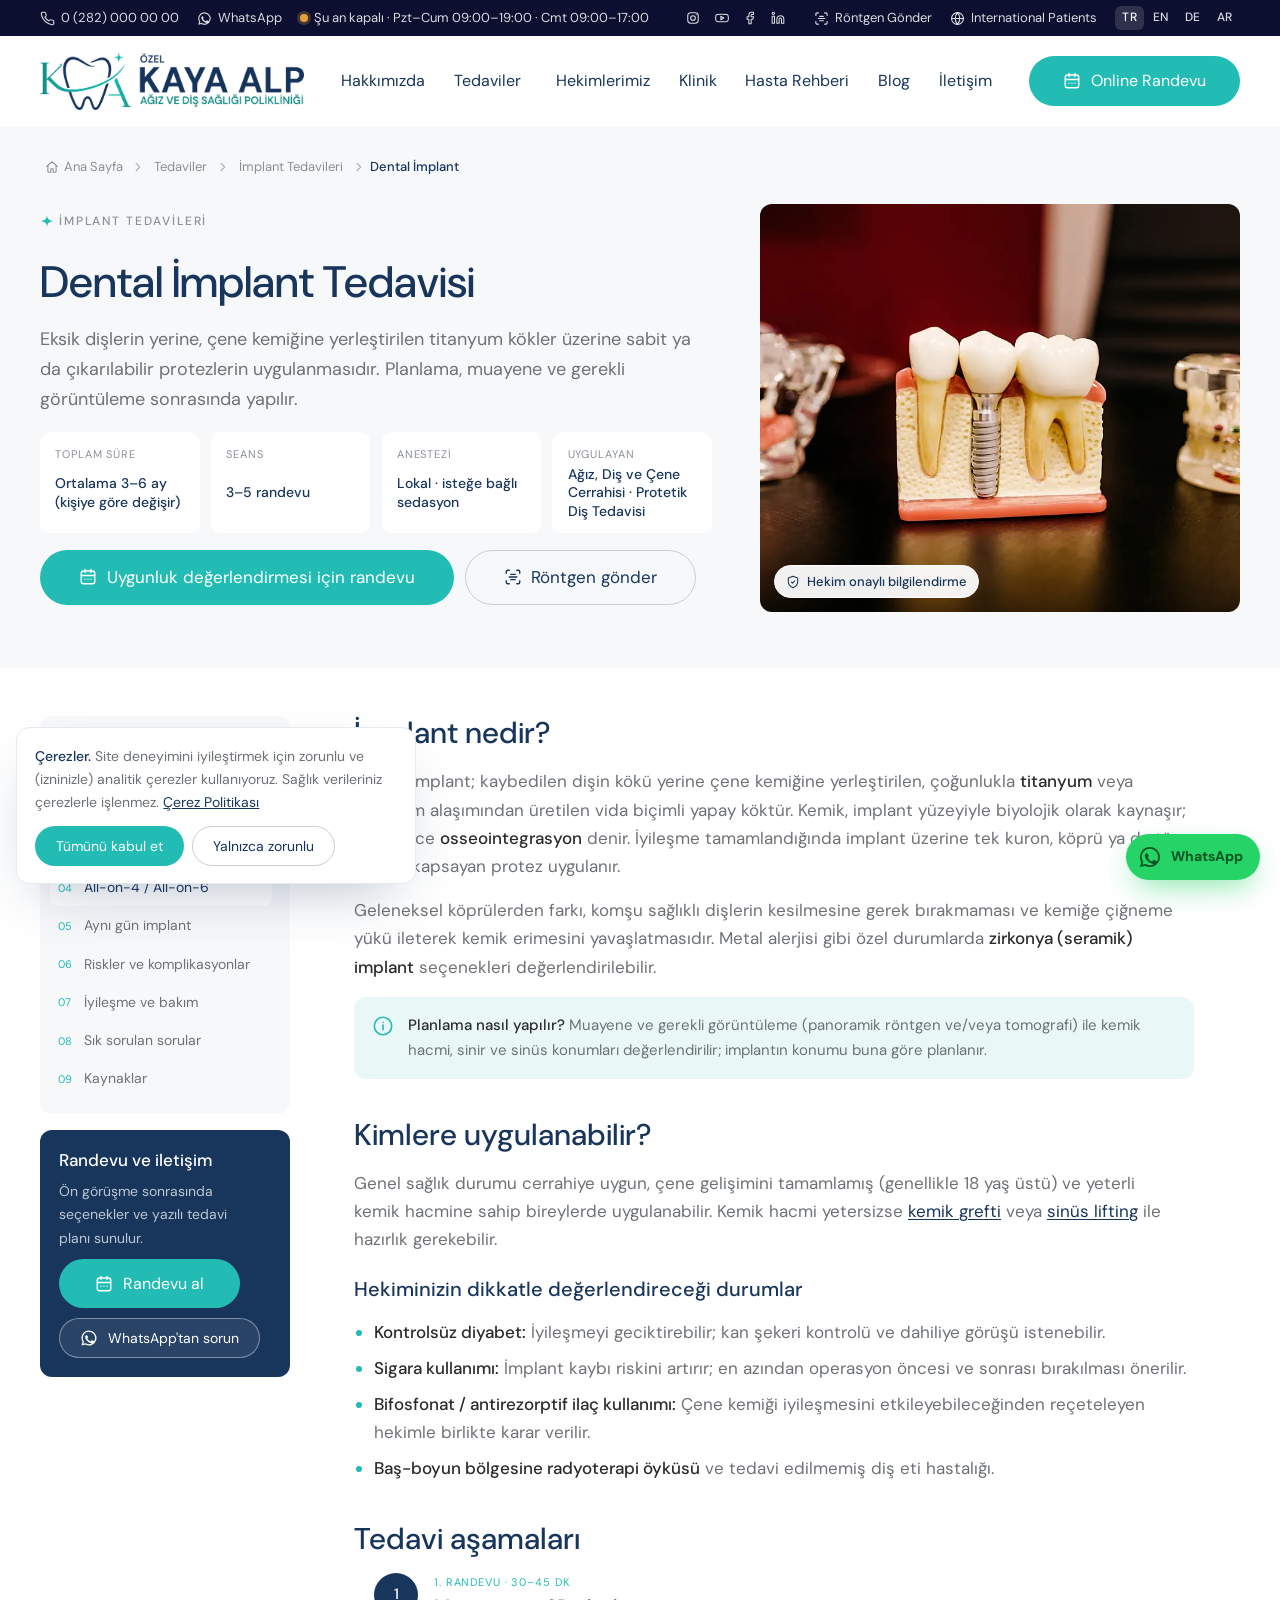
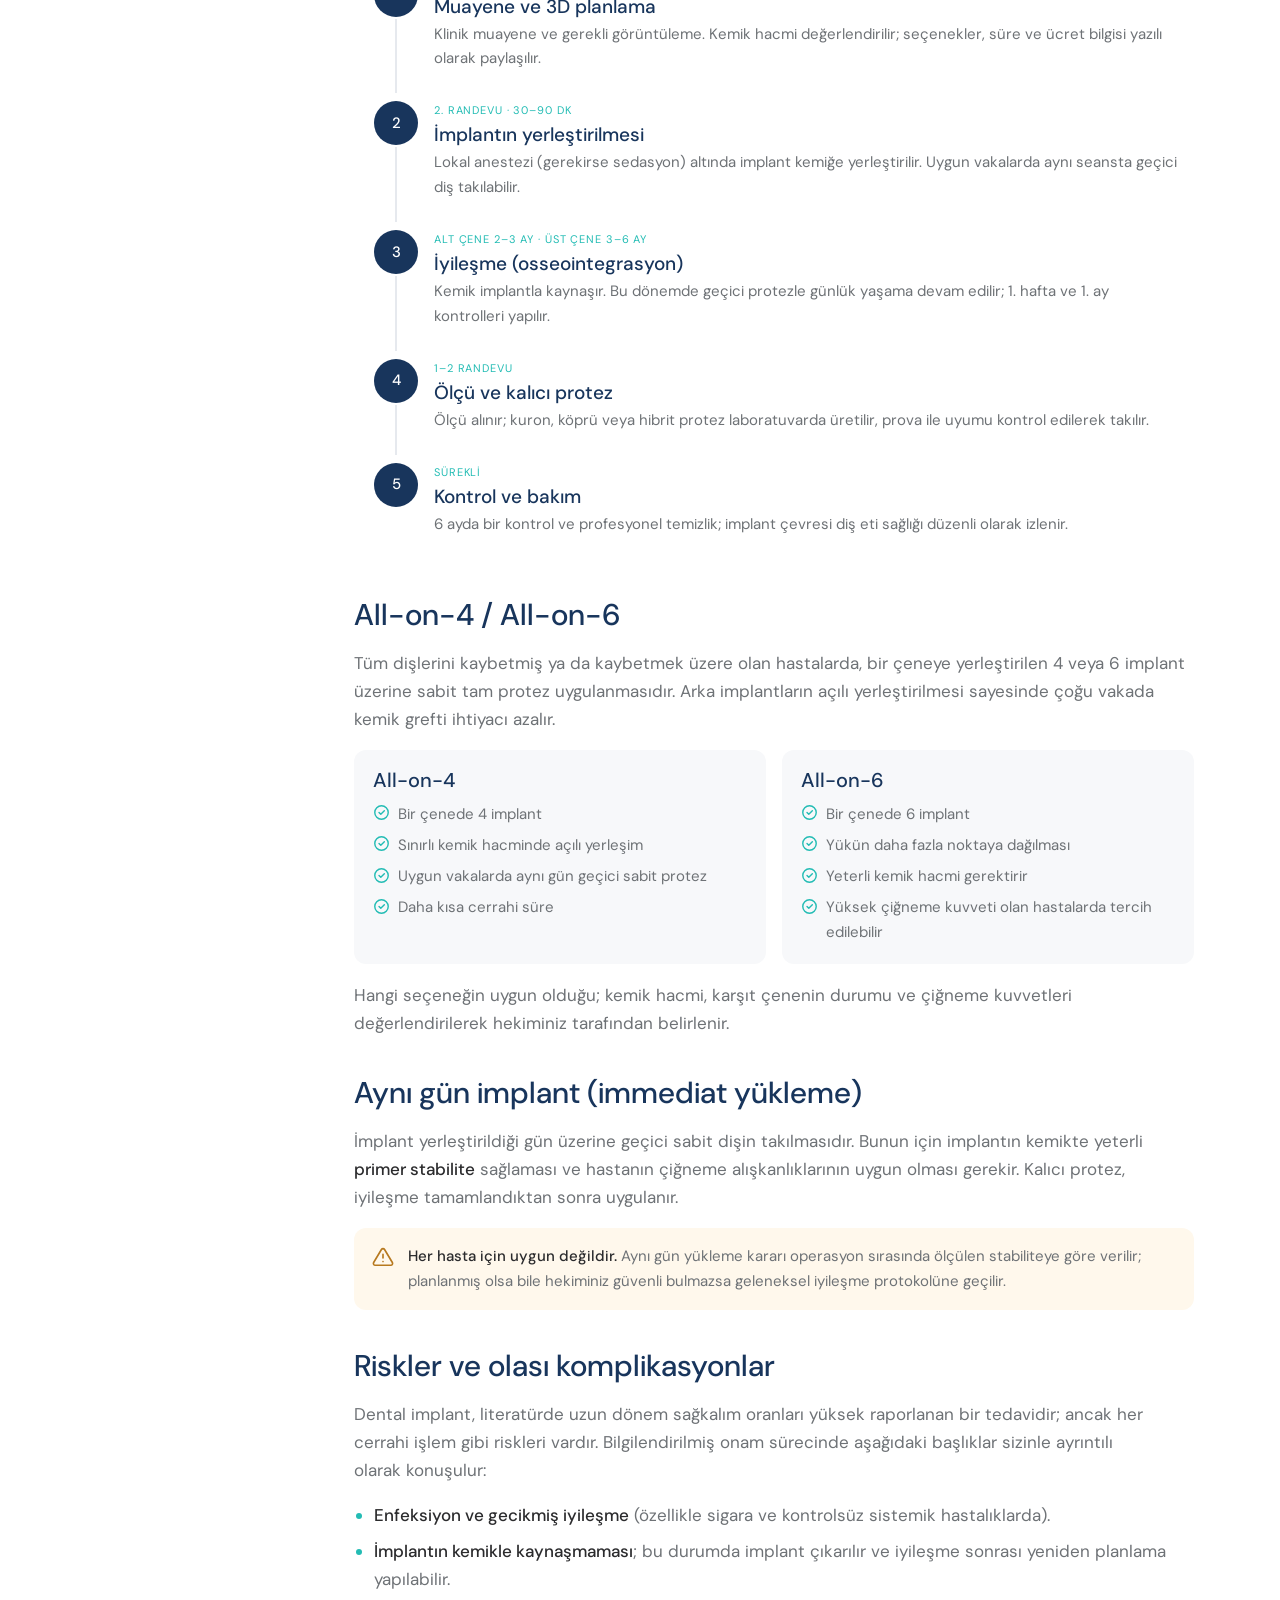
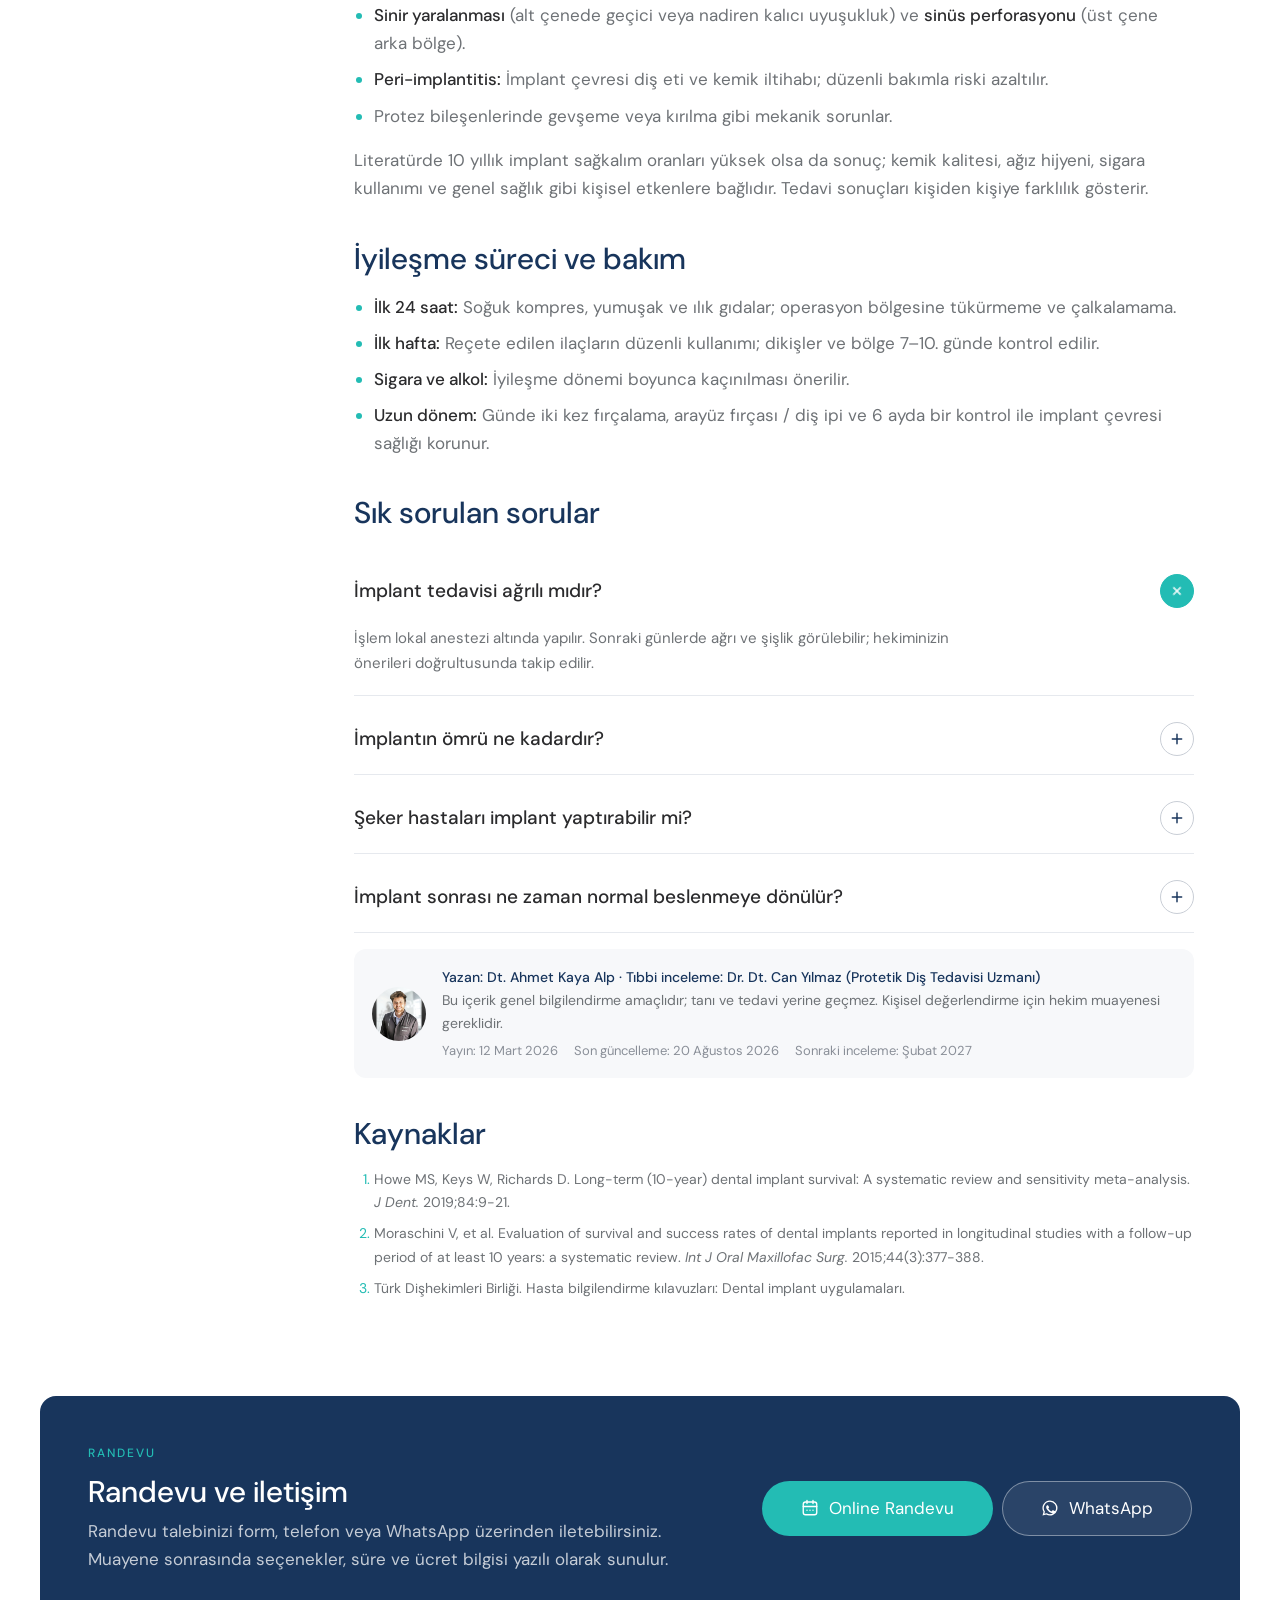
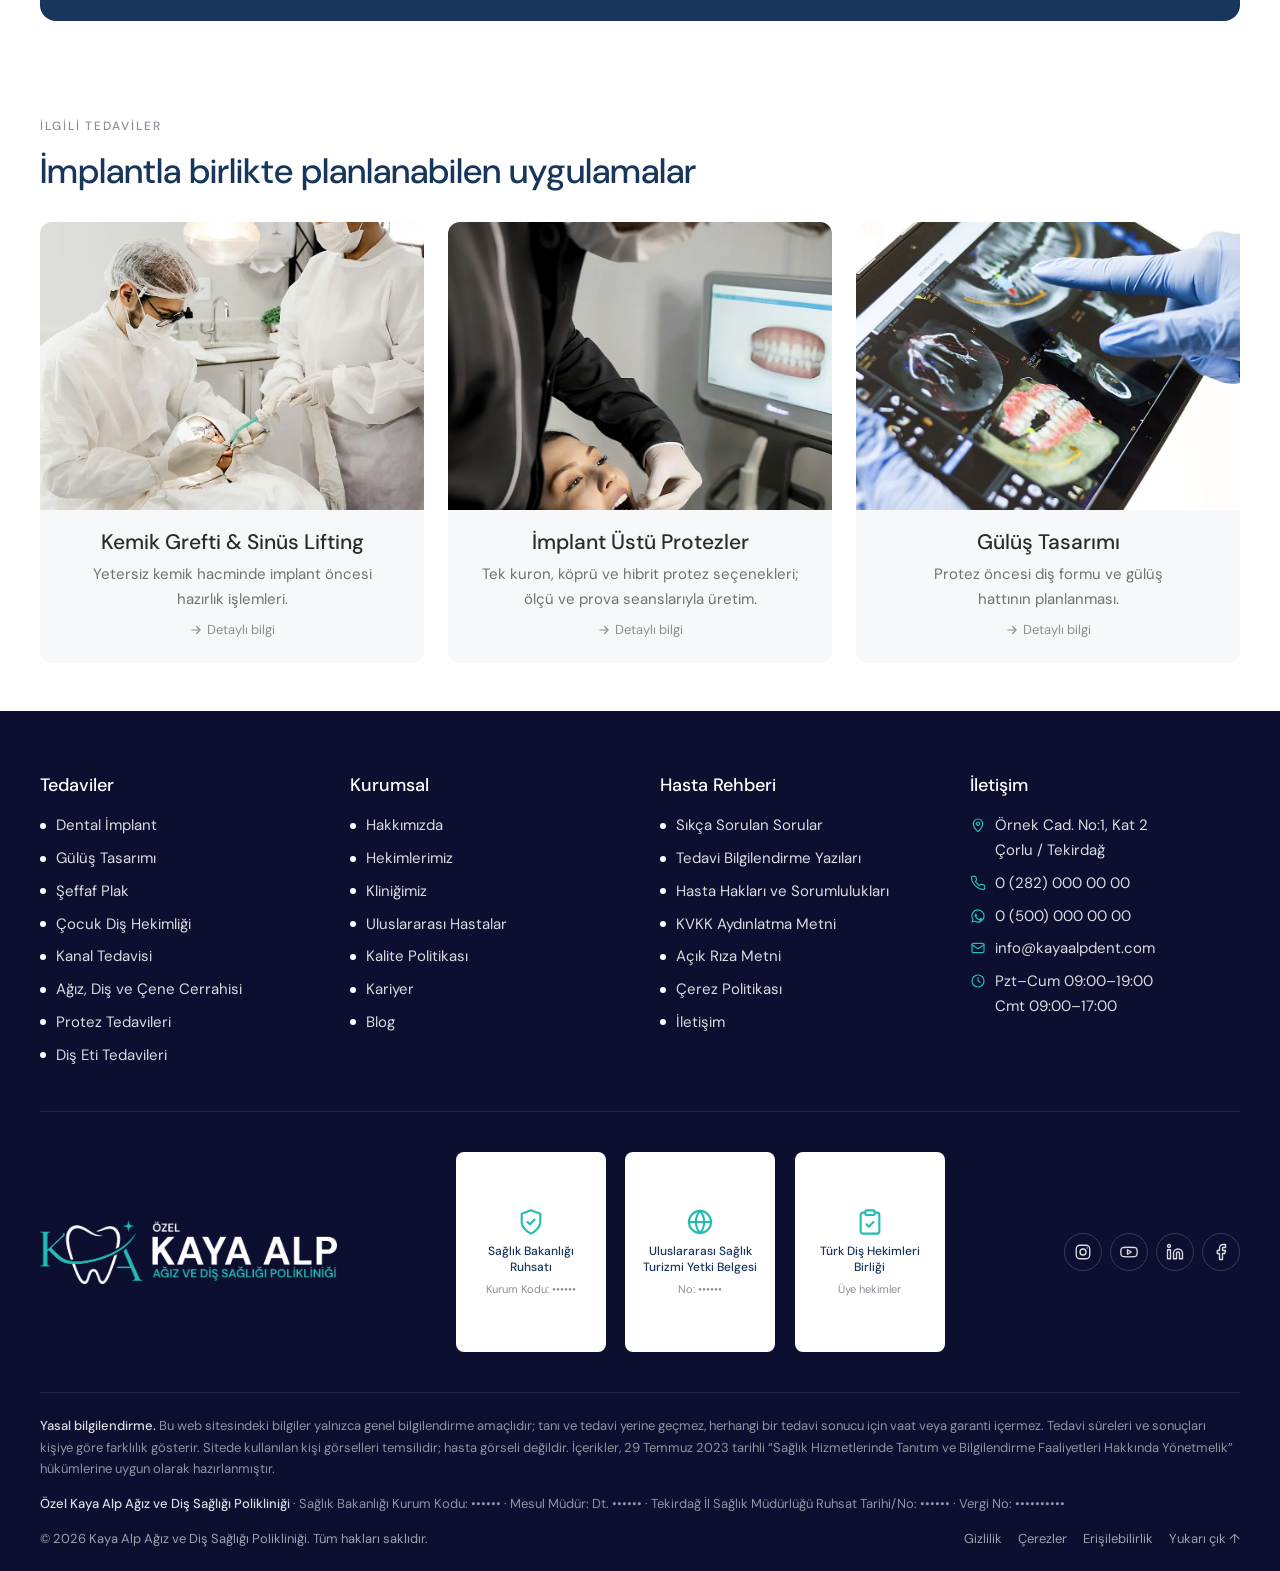
==== commit 5b933e47: "v0.6 preview build" ====
--- a/tedaviler/implant.html
+++ b/tedaviler/implant.html
@@ -23,8 +23,8 @@
   <link rel="icon" href="../assets/img/favicon.svg" type="image/svg+xml">
   <link rel="preconnect" href="https://fonts.googleapis.com">
   <link rel="preconnect" href="https://fonts.gstatic.com" crossorigin>
-  <link rel="stylesheet" href="https://fonts.googleapis.com/css2?family=DM+Sans:opsz,wght@9..40,500..800&family=Quicksand:wght@400;500;600;700&display=swap">
-  <link rel="stylesheet" href="../assets/css/style.css?v=3">
+  <link rel="stylesheet" href="https://fonts.googleapis.com/css2?family=DM+Sans:opsz,wght@9..40,400..700&family=Libre+Franklin:wght@500;600;800&display=swap">
+  <link rel="stylesheet" href="../assets/css/style.css?v=6">
   <script>document.documentElement.className = document.documentElement.className.replace('no-js', 'js');</script>
   <script type="application/ld+json">
   {
@@ -133,6 +133,8 @@
     <symbol id="i-youtube" viewBox="0 0 24 24" fill="none" stroke="currentColor" stroke-width="1.8" stroke-linecap="round" stroke-linejoin="round"><path d="M22.5 8.2a3 3 0 0 0-2.1-2.1C18.6 5.6 12 5.6 12 5.6s-6.6 0-8.4.5A3 3 0 0 0 1.5 8.2 31 31 0 0 0 1 12a31 31 0 0 0 .5 3.8 3 3 0 0 0 2.1 2.1c1.8.5 8.4.5 8.4.5s6.6 0 8.4-.5a3 3 0 0 0 2.1-2.1A31 31 0 0 0 23 12a31 31 0 0 0-.5-3.8z"/><path d="m10 15 5-3-5-3z"/></symbol>
     <symbol id="i-linkedin" viewBox="0 0 24 24" fill="none" stroke="currentColor" stroke-width="1.8" stroke-linecap="round" stroke-linejoin="round"><path d="M16 8a6 6 0 0 1 6 6v7h-4v-7a2 2 0 0 0-4 0v7h-4v-7a6 6 0 0 1 6-6z"/><rect x="2" y="9" width="4" height="12"/><circle cx="4" cy="4" r="2"/></symbol>
     <symbol id="i-facebook" viewBox="0 0 24 24" fill="none" stroke="currentColor" stroke-width="1.8" stroke-linecap="round" stroke-linejoin="round"><path d="M18 2h-3a5 5 0 0 0-5 5v3H7v4h3v8h4v-8h3l1-4h-4V7a1 1 0 0 1 1-1h3z"/></symbol>
+    <symbol id="i-chevron-l" viewBox="0 0 24 24" fill="none" stroke="currentColor" stroke-width="2.2" stroke-linecap="round" stroke-linejoin="round"><path d="m15 6-6 6 6 6"/></symbol>
+    <symbol id="i-arrow-l" viewBox="0 0 24 24" fill="none" stroke="currentColor" stroke-width="2" stroke-linecap="round" stroke-linejoin="round"><path d="M19 12H5M11 6l-6 6 6 6"/></symbol>
   </defs>
 </svg>
 <!-- @/shared:sprite -->
@@ -147,6 +149,7 @@
         <span class="topbar__item"><span class="status-dot" data-open-dot></span><span class="topbar__hours-text" data-open-text>Pzt–Cum 09:00–19:00 · Cmt 09:00–17:00</span></span>
       </div>
       <div class="topbar__group topbar__group--right">
+        <span class="topbar__social"><a href="#" aria-label="Instagram"><svg><use href="#i-instagram"/></svg></a><a href="#" aria-label="YouTube"><svg><use href="#i-youtube"/></svg></a><a href="#" aria-label="Facebook"><svg><use href="#i-facebook"/></svg></a><a href="#" aria-label="LinkedIn"><svg><use href="#i-linkedin"/></svg></a></span>
         <a href="../index.html#randevu"><svg><use href="#i-scan"/></svg>Röntgen Gönder</a>
         <a href="../index.html#uluslararasi"><svg><use href="#i-globe"/></svg>International Patients</a>
         <nav class="lang" aria-label="Dil seçimi"><a href="#" aria-current="true" hreflang="tr">TR</a><a href="#" hreflang="en">EN</a><a href="#" hreflang="de">DE</a><a href="#" hreflang="ar">AR</a></nav>
@@ -163,12 +166,13 @@
 
       <nav class="nav" aria-label="Ana menü">
         <ul class="nav__list">
+          <li class="nav__item"><a class="nav__link" href="../index.html#hakkimizda">Hakkımızda</a></li>
           <li class="nav__item has-mega">
             <button class="nav__link" type="button" aria-expanded="false" aria-controls="mega-tedaviler">Tedaviler <svg><use href="#i-chevron"/></svg></button>
             <div class="mega" id="mega-tedaviler">
               <div class="mega__panel">
                 <div class="mega__col">
-                  <div class="mega__head"><span><svg><use href="#i-implant"/></svg></span><div><h4>İmplant</h4><small>Eksik diş çözümleri</small></div></div>
+                  <div class="mega__head"><span><svg><use href="#i-implant"/></svg></span><div><h4>İmplant</h4><small>Eksik diş tedavileri</small></div></div>
                   <a href="implant.html">Dental İmplant <svg><use href="#i-arrow"/></svg></a>
                   <a href="implant.html#all-on-4">All-on-4 / All-on-6 <svg><use href="#i-arrow"/></svg></a>
                   <a href="implant.html#ayni-gun">Aynı Gün İmplant <svg><use href="#i-arrow"/></svg></a>
@@ -211,7 +215,7 @@
                   <a href="../index.html#randevu"><svg><use href="#i-scan"/></svg>Röntgen gönder</a>
                   <a href="https://wa.me/905000000000"><svg><use href="#i-whatsapp"/></svg>WhatsApp'tan sor</a>
                   <span class="spacer"></span>
-                  <span style="color:var(--ink-3)">Uygun tedaviye muayene sonrasında hekiminizle birlikte karar verirsiniz.</span>
+                  <span class="muted">Uygun tedaviye muayene sonrasında hekiminizle birlikte karar verirsiniz.</span>
                 </div>
               </div>
             </div>
@@ -256,6 +260,7 @@
       <a href="tel:+902820000000"><span><svg><use href="#i-phone"/></svg></span>Ara</a>
     </div>
     <nav class="sheet__nav" aria-label="Mobil menü">
+      <a class="sheet__item" href="../index.html#hakkimizda" data-sheet-close><span class="ico"><svg><use href="#i-info"/></svg></span>Hakkımızda <svg><use href="#i-chevron-r"/></svg></a>
       <details>
         <summary class="sheet__item"><span class="ico"><svg><use href="#i-grid"/></svg></span>Tedaviler <svg><use href="#i-chevron"/></svg></summary>
         <div class="sheet__sub">
@@ -273,7 +278,7 @@
       <a class="sheet__item" href="../index.html#klinik" data-sheet-close><span class="ico"><svg><use href="#i-hospital"/></svg></span>Kliniğimiz <svg><use href="#i-chevron-r"/></svg></a>
       <a class="sheet__item" href="../index.html#uluslararasi" data-sheet-close><span class="ico"><svg><use href="#i-globe"/></svg></span>Uluslararası Hastalar <svg><use href="#i-chevron-r"/></svg></a>
       <a class="sheet__item" href="../index.html#sss" data-sheet-close><span class="ico"><svg><use href="#i-file"/></svg></span>Hasta Rehberi &amp; SSS <svg><use href="#i-chevron-r"/></svg></a>
-      <a class="sheet__item" href="../index.html#blog" data-sheet-close><span class="ico"><svg><use href="#i-heart"/></svg></span>Sağlık Köşesi <svg><use href="#i-chevron-r"/></svg></a>
+      <a class="sheet__item" href="../index.html#blog" data-sheet-close><span class="ico"><svg><use href="#i-heart"/></svg></span>Blog <svg><use href="#i-chevron-r"/></svg></a>
       <a class="sheet__item" href="../index.html#iletisim" data-sheet-close><span class="ico"><svg><use href="#i-pin"/></svg></span>İletişim <svg><use href="#i-chevron-r"/></svg></a>
     </nav>
     <div class="sheet__foot">
@@ -456,15 +461,25 @@
 <footer class="footer">
   <div class="container">
     <div class="footer__grid">
-      <div class="footer__brand">
-        <a href="../index.html#top"><img src="../assets/img/brand/logo-horizontal-white.png" alt="Özel Kaya Alp Ağız ve Diş Sağlığı Polikliniği" width="1400" height="302"></a>
-        <p>Ağız ve diş sağlığı alanında, ilgili uzmanlık dallarındaki hekimlerle hizmet veren özel poliklinik.</p>
-        <div class="footer__badges"><span class="chip chip--dark"><svg><use href="#i-shield"/></svg>Sağlık Bakanlığı Ruhsatlı</span><span class="chip chip--dark">TDB Üyesi Hekimler</span><span class="chip chip--dark">Uluslararası Sağlık Turizmi Yetki Belgesi</span></div>
-        <div class="social"><a href="#" aria-label="Instagram"><svg><use href="#i-instagram"/></svg></a><a href="#" aria-label="YouTube"><svg><use href="#i-youtube"/></svg></a><a href="#" aria-label="LinkedIn"><svg><use href="#i-linkedin"/></svg></a><a href="#" aria-label="Facebook"><svg><use href="#i-facebook"/></svg></a></div>
-      </div>
-      <div><h4>Tedaviler</h4><ul><li><a href="implant.html">Dental İmplant</a></li><li><a href="#">Gülüş Tasarımı</a></li><li><a href="#">Şeffaf Plak</a></li><li><a href="#">Çocuk Diş Hekimliği</a></li><li><a href="#">Kanal Tedavisi</a></li><li><a href="#">Ağız, Diş ve Çene Cerrahisi</a></li><li><a href="#">Protez Tedavileri</a></li></ul></div>
-      <div><h4>Kurumsal</h4><ul><li><a href="../index.html#neden">Çalışma İlkelerimiz</a></li><li><a href="../index.html#hekimler">Hekimlerimiz</a></li><li><a href="../index.html#klinik">Kliniğimiz</a></li><li><a href="#">Kalite Politikası</a></li><li><a href="#">Kariyer</a></li><li><a href="../index.html#blog">Blog</a></li></ul></div>
-      <div><h4>Hasta Rehberi</h4><ul><li><a href="../index.html#sss">Sıkça Sorulan Sorular</a></li><li><a href="#">Hasta Hakları ve Sorumlulukları</a></li><li><a href="#">KVKK Aydınlatma Metni</a></li><li><a href="#">Açık Rıza Metni</a></li><li><a href="#">Çerez Politikası</a></li><li><a href="../index.html#iletisim">İletişim</a></li></ul></div>
+      <div><h4>Tedaviler</h4><ul><li><a href="implant.html">Dental İmplant</a></li><li><a href="#">Gülüş Tasarımı</a></li><li><a href="#">Şeffaf Plak</a></li><li><a href="#">Çocuk Diş Hekimliği</a></li><li><a href="#">Kanal Tedavisi</a></li><li><a href="#">Ağız, Diş ve Çene Cerrahisi</a></li><li><a href="#">Protez Tedavileri</a></li><li><a href="#">Diş Eti Tedavileri</a></li></ul></div>
+      <div><h4>Kurumsal</h4><ul><li><a href="../index.html#hakkimizda">Hakkımızda</a></li><li><a href="../index.html#hekimler">Hekimlerimiz</a></li><li><a href="../index.html#klinik">Kliniğimiz</a></li><li><a href="../index.html#uluslararasi">Uluslararası Hastalar</a></li><li><a href="#">Kalite Politikası</a></li><li><a href="#">Kariyer</a></li><li><a href="../index.html#blog">Blog</a></li></ul></div>
+      <div><h4>Hasta Rehberi</h4><ul><li><a href="../index.html#sss">Sıkça Sorulan Sorular</a></li><li><a href="../index.html#bilgi">Tedavi Bilgilendirme Yazıları</a></li><li><a href="#">Hasta Hakları ve Sorumlulukları</a></li><li><a href="#">KVKK Aydınlatma Metni</a></li><li><a href="#">Açık Rıza Metni</a></li><li><a href="#">Çerez Politikası</a></li><li><a href="../index.html#iletisim">İletişim</a></li></ul></div>
+      <div><h4>İletişim</h4><ul class="footer__contact">
+        <li><a href="https://maps.google.com/?q=Kaya+Alp+Dis" target="_blank" rel="noopener"><svg><use href="#i-pin"/></svg><span>Örnek Cad. No:1, Kat 2<br>Çorlu / Tekirdağ</span></a></li>
+        <li><a href="tel:+902820000000"><svg><use href="#i-phone"/></svg><span class="tabular">0 (282) 000 00 00</span></a></li>
+        <li><a href="https://wa.me/905000000000" target="_blank" rel="noopener"><svg><use href="#i-whatsapp"/></svg><span class="tabular">0 (500) 000 00 00</span></a></li>
+        <li><a href="mailto:info@kayaalpdent.com"><svg><use href="#i-mail"/></svg><span>info@kayaalpdent.com</span></a></li>
+        <li><a href="../index.html#klinik"><svg><use href="#i-clock"/></svg><span>Pzt–Cum 09:00–19:00<br>Cmt 09:00–17:00</span></a></li>
+      </ul></div>
+    </div>
+    <div class="footer__brandrow">
+      <a href="../index.html#top"><img src="../assets/img/brand/logo-horizontal-white.png" alt="Özel Kaya Alp Ağız ve Diş Sağlığı Polikliniği" width="1400" height="302"></a>
+      <div class="footer__certs" aria-label="Ruhsat ve belgeler">
+        <div class="cert"><svg><use href="#i-shield"/></svg><strong>Sağlık Bakanlığı Ruhsatı</strong><small>Kurum Kodu: ••••••</small></div>
+        <div class="cert"><svg><use href="#i-globe"/></svg><strong>Uluslararası Sağlık Turizmi Yetki Belgesi</strong><small>No: ••••••</small></div>
+        <div class="cert"><svg><use href="#i-clipboard"/></svg><strong>Türk Diş Hekimleri Birliği</strong><small>Üye hekimler</small></div>
+      </div>
+      <div class="social"><a href="#" aria-label="Instagram"><svg><use href="#i-instagram"/></svg></a><a href="#" aria-label="YouTube"><svg><use href="#i-youtube"/></svg></a><a href="#" aria-label="LinkedIn"><svg><use href="#i-linkedin"/></svg></a><a href="#" aria-label="Facebook"><svg><use href="#i-facebook"/></svg></a></div>
     </div>
     <div class="footer__legal">
       <p><strong>Yasal bilgilendirme.</strong> Bu web sitesindeki bilgiler yalnızca genel bilgilendirme amaçlıdır; tanı ve tedavi yerine geçmez, herhangi bir tedavi sonucu için vaat veya garanti içermez. Tedavi süreleri ve sonuçları kişiye göre farklılık gösterir. Sitede kullanılan kişi görselleri temsilidir; hasta görseli değildir. İçerikler, 29 Temmuz 2023 tarihli “Sağlık Hizmetlerinde Tanıtım ve Bilgilendirme Faaliyetleri Hakkında Yönetmelik” hükümlerine uygun olarak hazırlanmıştır.</p>
@@ -490,6 +505,6 @@
 <div class="toast" id="toast" role="status" aria-live="polite"></div>
 <!-- @/shared:footer -->
 
-<script src="../assets/js/main.js?v=3" defer></script>
+<script src="../assets/js/main.js?v=6" defer></script>
 </body>
 </html>
--- a/assets/css/style.css
+++ b/assets/css/style.css
@@ -1,45 +1,29 @@
 /* =====================================================================
-   KAYA ALP — Ağız ve Diş Sağlığı Polikliniği · Prototype v0.3
-   Brand: navy #18355C · teal #158D86 · aqua #23BCB4
-   Type: DM Sans (headings) + Quicksand (text / UI)
-   Motif: the logo's rising "swoosh" arc + four-point sparkle
+   KAYA ALP — Ağız ve Diş Sağlığı Polikliniği · Prototype v0.6
+   Visual model: trakyadent.com.tr (layout rhythm, type scale, components)
+   Brand: navy #18355C · aqua #23BCB4 · DM Sans (UI/body) · Libre Franklin (hero)
    ===================================================================== */
 
 :root {
-  --navy: #18355C; --navy-700: #1F4574; --navy-800: #122A4A; --navy-900: #0C1E36;
-  --navy-50: #EEF3F9; --navy-100: #DCE6F2; --navy-200: #C3D3E6;
-  --teal: #158D86; --teal-600: #11776F; --teal-50: #E6F5F4; --teal-100: #CDEBE9;
-  --aqua: #23BCB4; --aqua-50: #EDFAF9; --aqua-100: #D5F4F1; --aqua-200: #A9E8E3;
-  --grad: linear-gradient(135deg, #158D86 0%, #23BCB4 100%);
-  --bg: #F6F8FB; --bg-2: #EEF2F7; --surface: #FFFFFF; --line: #E3E9F0; --line-2: #EEF2F7;
-  --ink: #18355C; --ink-2: #3B5070; --ink-3: #6B7C96; --ink-4: #98A6BA;
+  --navy: #18355C; --navy-2: #22467A; --navy-900: #0C0F2F; --dark: #171A21;
+  --cyan: #23BCB4; --cyan-2: #1AA59E; --cyan-50: #E9F8F7; --cyan-100: #D5F4F1;
+  --text: #6E7276; --title: #2B2B2D; --card: #F7F8FA; --line: #E6E9EE; --line-2: #EEF1F4; --eyebrow: #8A8F98; --bg: #FFFFFF;
   --wa: #25D366; --danger: #C64B3C; --ok: #1FA971; --warn: #E0A43A;
-  --font-display: "DM Sans", "Segoe UI", system-ui, Arial, sans-serif;
-  --font-body: "Quicksand", "Segoe UI", system-ui, Arial, sans-serif;
-  --fs-h1: clamp(2.2rem, 1.35rem + 2.3vw, 3.5rem);
-  --fs-h2: clamp(1.6rem, 1.15rem + 1.35vw, 2.35rem);
-  --fs-h3: 1.2rem;
-  --fs-lead: clamp(1.05rem, .98rem + .3vw, 1.2rem);
+  --font: "DM Sans", "Segoe UI", system-ui, Arial, sans-serif;
+  --font-hero: "Libre Franklin", "DM Sans", Arial, sans-serif;
   --container: 1200px; --gutter: clamp(1rem, 4vw, 2rem);
-  --section: clamp(3.5rem, 7vw, 6rem);
-  --topbar-h: 38px; --header-h: 76px;
-  --r-sm: 10px; --r-md: 14px; --r-lg: 20px; --r-xl: 28px;
-  --shadow-sm: 0 1px 2px rgba(24,53,92,.04), 0 6px 16px -8px rgba(24,53,92,.12);
-  --shadow-md: 0 2px 4px rgba(24,53,92,.04), 0 18px 40px -18px rgba(24,53,92,.24);
-  --shadow-lg: 0 12px 32px -12px rgba(24,53,92,.28), 0 44px 80px -32px rgba(24,53,92,.32);
+  --topbar-h: 36px; --header-h: 90px;
+  --r: 12px; --pill: 30px;
+  --shadow: 0 10px 30px -14px rgba(24,53,92,.25);
+  --shadow-lg: 0 24px 60px -24px rgba(24,53,92,.35);
   --ease: cubic-bezier(.22, 1, .36, 1);
-  --ease-io: cubic-bezier(.65, 0, .35, 1);
   color-scheme: light;
 }
 
 /* ------------------------------------------------------------------ base */
 *, *::before, *::after { box-sizing: border-box; }
 html { scroll-behavior: smooth; -webkit-text-size-adjust: 100%; }
-body {
-  margin: 0; background: var(--bg); color: var(--ink-2);
-  font-family: var(--font-body); font-size: 1.02rem; font-weight: 500; line-height: 1.6;
-  -webkit-font-smoothing: antialiased; text-rendering: optimizeLegibility; overflow-x: hidden;
-}
+body { margin: 0; background: var(--bg); color: var(--text); font-family: var(--font); font-size: 17px; line-height: 1.65; -webkit-font-smoothing: antialiased; overflow-x: hidden; }
 img, svg, video { display: block; max-width: 100%; }
 img { height: auto; }
 a { color: inherit; text-decoration: none; }
@@ -48,137 +32,135 @@
 h1, h2, h3, h4, p, figure { margin: 0; }
 address { font-style: normal; }
 input, select, textarea { font: inherit; color: inherit; }
-:focus-visible { outline: 3px solid var(--aqua); outline-offset: 3px; border-radius: 6px; }
-::selection { background: var(--aqua-100); color: var(--navy); }
+:focus-visible { outline: 3px solid var(--cyan); outline-offset: 3px; border-radius: 6px; }
+::selection { background: var(--cyan-100); color: var(--navy); }
 .container { width: min(100% - 2 * var(--gutter), var(--container)); margin-inline: auto; }
 .visually-hidden { position: absolute !important; width: 1px; height: 1px; margin: -1px; padding: 0; overflow: hidden; clip: rect(0 0 0 0); white-space: nowrap; border: 0; }
 .skip-link { position: absolute; left: 1rem; top: -100px; z-index: 1000; background: var(--navy); color: #fff; padding: .6rem 1rem; border-radius: 8px; }
 .skip-link:focus { top: 1rem; }
 
 /* ------------------------------------------------------------ typography */
-h1, h2, h3, h4 { font-family: var(--font-display); font-optical-sizing: auto; color: var(--ink); font-weight: 700; letter-spacing: -.02em; line-height: 1.12; text-wrap: balance; }
-h1 { font-size: var(--fs-h1); line-height: 1.08; letter-spacing: -.025em; }
-h2 { font-size: var(--fs-h2); }
-h3 { font-size: var(--fs-h3); line-height: 1.3; letter-spacing: -.01em; }
-h1 em, h2 em { font-style: normal; color: var(--teal); background: linear-gradient(90deg, var(--teal), var(--aqua)); -webkit-background-clip: text; background-clip: text; -webkit-text-fill-color: transparent; }
+h1, h2, h3, h4 { color: var(--navy); font-weight: 500; line-height: 1.15; text-wrap: balance; }
+h2 { font-size: 35px; }
+h3 { font-size: 22px; }
+h1 em, h2 em { font-style: normal; color: var(--cyan); }
 p { text-wrap: pretty; }
-.lead { font-size: var(--fs-lead); line-height: 1.6; color: var(--ink-2); max-width: 54ch; }
-.eyebrow {
-  display: inline-flex; align-items: center; gap: .5rem; padding: .38rem .8rem .38rem .6rem;
-  border-radius: 999px; background: var(--aqua-50); border: 1px solid var(--aqua-100);
-  color: var(--teal); font-size: .74rem; font-weight: 700; letter-spacing: .08em; text-transform: uppercase;
+.lead { font-size: 18px; color: var(--text); max-width: 58ch; }
+svg { width: 1.1em; height: 1.1em; }
+.eyebrow { display: block; font-size: 12px; font-weight: 500; letter-spacing: .16em; text-transform: uppercase; color: var(--eyebrow); margin-bottom: 8px; }
+.eyebrow svg { display: inline-block; width: 14px; height: 14px; vertical-align: -3px; margin-right: .3rem; color: var(--cyan); }
+.eyebrow--plain { color: var(--eyebrow); }
+.sec { padding: 72px 0; }
+.sec--card { background: var(--card); }
+.sec__head { display: flex; align-items: flex-end; justify-content: space-between; gap: 1.5rem; margin-bottom: 34px; }
+.sec__head--center { flex-direction: column; align-items: center; text-align: center; }
+.sec__head p { margin-top: 8px; max-width: 60ch; }
+.section { padding: 64px 0; }
+.section--white { background: #fff; }
+.section--tight { padding: 48px 0; }
+.section-head { display: grid; gap: .4rem; margin-bottom: 30px; }
+.section-head p { max-width: 60ch; }
+.tabular { font-variant-numeric: tabular-nums; }
+.note { font-size: 14px; color: var(--eyebrow); }
+
+/* ------------------------------------------------------------- buttons */
+.btn, .pill {
+  --bg: var(--cyan); --fg: #fff; --bd: transparent;
+  display: inline-flex; align-items: center; justify-content: center; gap: .6rem;
+  padding: 14px 35px; min-height: 49px; border-radius: var(--pill); background: var(--bg); color: var(--fg); border: 1.5px solid var(--bd);
+  font-size: 16px; font-weight: 400; line-height: 1.2; white-space: nowrap; transition: background .25s, transform .25s var(--ease), box-shadow .25s, color .25s, border-color .25s;
 }
-.eyebrow svg { width: 14px; height: 14px; }
-.eyebrow--plain { padding: 0; border: 0; background: none; }
-.eyebrow--plain::before { content: ""; width: 22px; height: 2px; border-radius: 2px; background: var(--aqua); }
-.section-head { display: grid; gap: .9rem; justify-items: start; max-width: 640px; margin-bottom: clamp(1.75rem, 4vw, 2.75rem); }
-.section-head p { color: var(--ink-3); max-width: 58ch; }
-.section-head--row { max-width: none; grid-template-columns: 1fr auto; align-items: end; gap: 1.5rem; }
-.section-head--row > div { display: grid; gap: .9rem; justify-items: start; max-width: 640px; }
-.section-head--center { justify-items: center; text-align: center; margin-inline: auto; }
-.tabular { font-variant-numeric: tabular-nums; }
-.note { font-size: .82rem; color: var(--ink-3); }
-
-/* -------------------------------------------------------------- buttons */
-.btn {
-  --bg: var(--teal); --fg: #fff; --bd: transparent;
-  position: relative; display: inline-flex; align-items: center; justify-content: center; gap: .5rem;
-  min-height: 48px; padding: 0 1.25rem; border-radius: 12px; overflow: hidden;
-  background: var(--bg); color: var(--fg); border: 1.5px solid var(--bd);
-  font-weight: 700; font-size: .95rem; white-space: nowrap; line-height: 1;
-  transition: transform .25s var(--ease), background .25s, box-shadow .25s, color .25s, border-color .25s;
-}
-.btn svg { width: 18px; height: 18px; flex: none; }
-.btn:hover { transform: translateY(-2px); box-shadow: var(--shadow-md); }
-.btn:active { transform: translateY(0); box-shadow: none; }
-.btn--primary { --bg: var(--teal); background-image: linear-gradient(135deg, #158D86, #1DAAA2); }
-.btn--primary::after { content: ""; position: absolute; top: 0; left: -60%; width: 40%; height: 100%; background: linear-gradient(90deg, transparent, rgba(255,255,255,.28), transparent); transform: skewX(-20deg); transition: left .6s var(--ease); }
-.btn--primary:hover::after { left: 120%; }
+.btn svg, .pill svg { width: 18px; height: 18px; flex: none; }
+.btn:hover, .pill:hover { --bg: var(--cyan-2); transform: translateY(-1px); box-shadow: var(--shadow); }
+.btn--xl { font-size: 26px; padding: 34px 80px; min-height: 100px; border-radius: 60px; gap: .9rem; }
+.btn--xl svg { width: 26px; height: 26px; }
 .btn--navy { --bg: var(--navy); }
-.btn--navy:hover { --bg: var(--navy-700); }
-.btn--aqua { --bg: var(--aqua); --fg: var(--navy-900); }
-.btn--outline { --bg: transparent; --fg: var(--navy); --bd: var(--navy-200); }
+.btn--navy:hover { --bg: var(--navy-2); }
+.btn--white { --bg: #fff; --fg: var(--navy); }
+.btn--white:hover { --bg: #fff; }
+.btn--outline { --bg: transparent; --fg: var(--navy); --bd: #C9CED6; }
 .btn--outline:hover { --bg: #fff; --bd: var(--navy); }
-.btn--white { --bg: #fff; --fg: var(--navy); }
-.btn--ghost-light { --bg: rgba(255,255,255,.08); --fg: #fff; --bd: rgba(255,255,255,.28); }
-.btn--ghost-light:hover { --bg: rgba(255,255,255,.14); --bd: rgba(255,255,255,.6); }
+.btn--ghost-light { --bg: rgba(255,255,255,.08); --fg: #fff; --bd: rgba(255,255,255,.4); }
+.btn--ghost-light:hover { --bg: rgba(255,255,255,.16); --bd: #fff; }
 .btn--whatsapp { --bg: var(--wa); --fg: #063; }
 .btn--whatsapp:hover { --bg: #30E07A; }
-.btn--lg { min-height: 56px; padding: 0 1.6rem; font-size: 1.02rem; border-radius: 14px; }
-.btn--sm { min-height: 40px; padding: 0 .95rem; font-size: .86rem; border-radius: 10px; }
+.btn--primary, .btn--aqua { --bg: var(--cyan); }
+.btn--lg { font-size: 17px; padding: 16px 38px; }
+.btn--sm { padding: 9px 20px; min-height: 40px; font-size: 14px; }
 .btn--block { width: 100%; }
-.link-arrow { display: inline-flex; align-items: center; gap: .4rem; font-weight: 700; color: var(--teal); font-size: .95rem; }
+.link-arrow { display: inline-flex; align-items: center; gap: .45rem; color: var(--navy); font-weight: 500; }
 .link-arrow svg { width: 18px; height: 18px; transition: transform .3s var(--ease); }
 .link-arrow:hover svg { transform: translateX(4px); }
-.chip {
-  display: inline-flex; align-items: center; gap: .4rem; padding: .34rem .7rem .34rem .6rem; border-radius: 999px;
-  background: var(--navy-50); border: 1px solid var(--navy-100); color: var(--navy); font-size: .78rem; font-weight: 700; line-height: 1.2;
-}
+.chip { display: inline-flex; align-items: center; gap: .4rem; padding: .3rem .7rem; border-radius: 999px; background: var(--cyan-50); border: 1px solid var(--cyan-100); color: var(--navy); font-size: 13px; font-weight: 500; }
 .chip svg { width: 14px; height: 14px; }
-.chip--teal { background: var(--teal-50); border-color: var(--teal-100); color: var(--teal-600); }
-.chip--dark { background: rgba(255,255,255,.08); border-color: rgba(255,255,255,.16); color: #fff; }
-.chip--white { background: rgba(255,255,255,.94); border-color: rgba(255,255,255,.8); color: var(--navy); backdrop-filter: blur(8px); }
-.icon-btn { width: 44px; height: 44px; border-radius: 12px; border: 1px solid var(--line); background: #fff; color: var(--navy); display: grid; place-items: center; transition: background .2s, border-color .2s, transform .2s; flex: none; }
+.chip--teal { background: var(--cyan-50); }
+.chip--dark { background: rgba(255,255,255,.08); border-color: rgba(255,255,255,.18); color: #fff; }
+.chip--white { background: rgba(255,255,255,.94); border-color: #fff; color: var(--navy); }
+.icon-btn { width: 44px; height: 44px; border-radius: 50%; border: 1px solid var(--line); background: #fff; color: var(--navy); display: grid; place-items: center; transition: background .2s, border-color .2s; flex: none; }
 .icon-btn svg { width: 20px; height: 20px; }
-.icon-btn:hover { background: var(--navy-50); border-color: var(--navy-200); }
+.icon-btn:hover { background: var(--card); }
+.arrows { display: flex; gap: 10px; flex: none; }
+.arrow { width: 46px; height: 46px; border-radius: 50%; border: 1px solid #C9CED6; background: #fff; color: var(--navy); display: grid; place-items: center; transition: background .2s, color .2s, border-color .2s; }
+.arrow svg { width: 20px; height: 20px; }
+.arrow:hover { background: var(--cyan); border-color: var(--cyan); color: #fff; }
 
 /* --------------------------------------------------------------- header */
 .site-header { position: sticky; top: 0; z-index: 90; }
-.topbar { background: var(--navy); color: rgba(255,255,255,.86); font-size: .8rem; height: var(--topbar-h); }
+.topbar { background: var(--navy-900); color: rgba(255,255,255,.85); height: var(--topbar-h); font-size: 13px; }
 .topbar__inner { display: flex; align-items: center; justify-content: space-between; height: 100%; gap: 1rem; }
-.topbar__group { display: flex; align-items: center; gap: 1.25rem; }
-.topbar a, .topbar__item { display: inline-flex; align-items: center; gap: .4rem; transition: color .2s; white-space: nowrap; font-weight: 600; }
-.topbar a:hover { color: var(--aqua); }
-.topbar svg { width: 15px; height: 15px; opacity: .9; }
+.topbar__group { display: flex; align-items: center; gap: 1.1rem; }
+.topbar a, .topbar__item { display: inline-flex; align-items: center; gap: .4rem; white-space: nowrap; transition: color .2s; }
+.topbar a:hover { color: var(--cyan); }
+.topbar svg { width: 15px; height: 15px; }
+.topbar__social { display: flex; gap: .15rem; margin-right: .3rem; }
+.topbar__social a { width: 26px; height: 26px; border-radius: 50%; justify-content: center; }
+.topbar__social a:hover { background: rgba(255,255,255,.1); color: #fff; }
+.topbar__social svg { width: 14px; height: 14px; }
 .status-dot { width: 8px; height: 8px; border-radius: 50%; background: var(--ok); box-shadow: 0 0 0 3px rgba(31,169,113,.25); flex: none; }
 .status-dot.is-closed { background: var(--warn); box-shadow: 0 0 0 3px rgba(224,164,58,.25); }
-.lang { display: flex; gap: .1rem; margin-left: .35rem; }
-.lang a { padding: .2rem .45rem; border-radius: 6px; font-weight: 700; letter-spacing: .04em; font-size: .76rem; }
+.lang { display: flex; gap: .1rem; }
+.lang a { padding: .15rem .45rem; border-radius: 6px; font-weight: 500; font-size: 12px; letter-spacing: .04em; }
 .lang a[aria-current="true"] { background: rgba(255,255,255,.14); color: #fff; }
 
-.navbar {
-  position: relative; background: rgba(255,255,255,.9); backdrop-filter: saturate(160%) blur(14px); -webkit-backdrop-filter: saturate(160%) blur(14px);
-  border-bottom: 1px solid transparent; transition: border-color .3s, box-shadow .3s;
-}
-.is-scrolled .navbar { border-bottom-color: var(--line); box-shadow: 0 10px 30px -22px rgba(24,53,92,.35); }
-.navbar__inner { display: grid; grid-template-columns: auto 1fr auto; align-items: center; height: var(--header-h); gap: 1.5rem; }
-.logo { grid-column: 1; display: inline-flex; align-items: center; }
-.logo img { height: 46px; width: auto; }
-.nav { grid-column: 2; justify-self: center; }
-.nav__list { display: flex; align-items: center; gap: .15rem; }
-.nav__link {
-  display: inline-flex; align-items: center; gap: .3rem; padding: .55rem .85rem; border-radius: 10px;
-  font-weight: 700; font-size: .95rem; color: var(--ink-2); transition: color .2s, background .2s; white-space: nowrap;
-}
+.navbar { position: relative; background: #fff; transition: background .3s, box-shadow .3s; }
+.is-scrolled .navbar { box-shadow: 0 10px 30px -22px rgba(24,53,92,.35); }
+.navbar__inner { display: flex; align-items: center; height: var(--header-h); gap: 1.5rem; }
+.logo { display: inline-flex; align-items: center; }
+.logo img { height: 58px; width: auto; }
+.logo__light { display: none; }
+.nav { margin-left: auto; }
+.nav__list { display: flex; align-items: center; gap: .1rem; }
+.nav__link { display: inline-flex; align-items: center; gap: .3rem; padding: .6rem .85rem; border-radius: 8px; font-size: 16px; font-weight: 400; color: var(--navy); transition: color .2s, background .2s; white-space: nowrap; }
 .nav__link svg { width: 14px; height: 14px; transition: transform .25s; }
-.nav__link:hover, .nav__item.is-open > .nav__link { color: var(--navy); background: var(--navy-50); }
+.nav__link:hover, .nav__item.is-open > .nav__link { color: var(--cyan); }
 .nav__item.is-open > .nav__link svg { transform: rotate(180deg); }
-.navbar__actions { grid-column: 3; justify-self: end; display: flex; align-items: center; gap: .5rem; }
+.navbar__actions { display: flex; align-items: center; gap: .6rem; }
 .navbar__actions .lang-menu, .navbar__actions .icon-btn--phone, .navbar__actions .burger { display: none; }
 
-/* language popover (mobile header) */
+/* transparent header over the hero (home) */
+body.has-dark-hero .site-header { position: fixed; left: 0; right: 0; top: 0; }
+body.has-dark-hero:not(.is-scrolled) .navbar { background: transparent; box-shadow: none; }
+body.has-dark-hero:not(.is-scrolled) .logo__dark { display: none; }
+body.has-dark-hero:not(.is-scrolled) .logo__light { display: block; }
+body.has-dark-hero:not(.is-scrolled) .nav__link { color: #fff; }
+body.has-dark-hero:not(.is-scrolled) .nav__link:hover, body.has-dark-hero:not(.is-scrolled) .nav__item.is-open > .nav__link { color: var(--cyan); }
+body.has-dark-hero:not(.is-scrolled) .lang-menu__btn, body.has-dark-hero:not(.is-scrolled) .icon-btn--phone { background: rgba(255,255,255,.12); border-color: rgba(255,255,255,.25); color: #fff; }
+body.has-dark-hero:not(.is-scrolled) .burger { background: rgba(255,255,255,.16); }
+
+/* language popover (mobile) */
 .lang-menu { position: relative; }
-.lang-menu__btn { height: 44px; padding: 0 .65rem 0 .8rem; border-radius: 12px; border: 1px solid var(--line); background: #fff; font-weight: 700; font-size: .84rem; letter-spacing: .04em; display: inline-flex; align-items: center; gap: .25rem; color: var(--navy); }
+.lang-menu__btn { height: 42px; padding: 0 .6rem 0 .8rem; border-radius: 999px; border: 1px solid var(--line); background: #fff; font-weight: 500; font-size: 13px; display: inline-flex; align-items: center; gap: .3rem; color: var(--navy); }
 .lang-menu__btn svg { width: 14px; height: 14px; transition: transform .25s; }
 .lang-menu__btn[aria-expanded="true"] svg { transform: rotate(180deg); }
-.lang-menu__list { position: absolute; right: 0; top: calc(100% + 8px); min-width: 160px; padding: .4rem; background: #fff; border: 1px solid var(--line); border-radius: 14px; box-shadow: var(--shadow-lg); display: grid; z-index: 5; animation: popIn .25s var(--ease); }
+.lang-menu__list { position: absolute; right: 0; top: calc(100% + 8px); min-width: 160px; padding: .4rem; background: #fff; border: 1px solid var(--line); border-radius: 12px; box-shadow: var(--shadow-lg); display: grid; z-index: 5; }
 .lang-menu__list[hidden] { display: none; }
-.lang-menu__list a { display: flex; justify-content: space-between; align-items: center; padding: .55rem .7rem; border-radius: 8px; font-size: .9rem; font-weight: 600; color: var(--ink-2); }
-.lang-menu__list a:hover { background: var(--navy-50); color: var(--navy); }
-.lang-menu__list a[aria-current="true"] { background: var(--navy-50); color: var(--navy); font-weight: 700; }
-.lang-menu__list a[aria-current="true"]::after { content: ""; width: 7px; height: 7px; border-radius: 50%; background: var(--aqua); }
-@keyframes popIn { from { opacity: 0; transform: translateY(-6px); } to { opacity: 1; transform: none; } }
-
-/* pulsing phone (mobile header) */
-.icon-btn--phone { position: relative; color: var(--teal); border-color: var(--teal-100); background: var(--teal-50); }
-.icon-btn--phone::before { content: ""; position: absolute; inset: -2px; border-radius: 14px; border: 2px solid var(--aqua); opacity: 0; animation: ring 3s ease-out 1s infinite; pointer-events: none; }
-.icon-btn--phone svg { animation: wiggle 3s ease-in-out 1s infinite; }
+.lang-menu__list a { display: flex; justify-content: space-between; align-items: center; padding: .55rem .7rem; border-radius: 8px; font-size: 15px; color: var(--title); }
+.lang-menu__list a:hover, .lang-menu__list a[aria-current="true"] { background: var(--card); color: var(--navy); }
+.lang-menu__list a[aria-current="true"]::after { content: ""; width: 7px; height: 7px; border-radius: 50%; background: var(--cyan); }
+.icon-btn--phone { position: relative; color: var(--cyan); border-color: var(--cyan-100); background: var(--cyan-50); }
+.icon-btn--phone::before { content: ""; position: absolute; inset: -2px; border-radius: 50%; border: 2px solid var(--cyan); opacity: 0; animation: ring 3s ease-out 1s infinite; pointer-events: none; }
 @keyframes ring { 0% { transform: scale(.92); opacity: .75; } 60% { transform: scale(1.22); opacity: 0; } 100% { opacity: 0; } }
-@keyframes wiggle { 0%, 12%, 100% { transform: rotate(0); } 3% { transform: rotate(-10deg); } 6% { transform: rotate(10deg); } 9% { transform: rotate(-6deg); } }
-
-/* elegant menu button */
-.burger { position: relative; width: 44px; height: 44px; border-radius: 12px; background: var(--navy); border: 0; box-shadow: 0 8px 18px -8px rgba(24,53,92,.6); transition: background .25s, transform .25s; }
-.burger:hover { background: var(--navy-700); }
+.burger { position: relative; width: 44px; height: 44px; border-radius: 50%; background: var(--navy); }
 .burger span { position: absolute; left: 13px; height: 2px; border-radius: 2px; background: #fff; transition: transform .3s var(--ease), width .3s var(--ease), top .3s var(--ease); }
 .burger span:nth-child(1) { top: 17px; width: 18px; }
 .burger span:nth-child(2) { top: 25px; width: 11px; }
@@ -186,77 +168,60 @@
 .burger[aria-expanded="true"] span:nth-child(1) { transform: rotate(45deg); }
 .burger[aria-expanded="true"] span:nth-child(2) { transform: rotate(-45deg); }
 
-/* header over the dark hero (home page): transparent at top, solid after scrolling */
-.logo__light { display: none; }
-body.has-dark-hero .site-header { position: fixed; left: 0; right: 0; top: 0; }
-body.has-dark-hero .topbar, body.has-dark-hero .navbar, body.has-dark-hero .nav__link, body.has-dark-hero .lang-menu__btn, body.has-dark-hero .icon-btn--phone, body.has-dark-hero .burger { transition: background-color .35s, color .35s, border-color .35s, box-shadow .35s; }
-body.has-dark-hero:not(.is-scrolled) .topbar { background: rgba(12,30,54,.28); backdrop-filter: blur(8px); -webkit-backdrop-filter: blur(8px); border-bottom: 1px solid rgba(255,255,255,.08); }
-body.has-dark-hero:not(.is-scrolled) .navbar { background: transparent; backdrop-filter: none; -webkit-backdrop-filter: none; border-bottom-color: transparent; box-shadow: none; }
-body.has-dark-hero:not(.is-scrolled) .logo__dark { display: none; }
-body.has-dark-hero:not(.is-scrolled) .logo__light { display: block; }
-body.has-dark-hero:not(.is-scrolled) .nav__link { color: rgba(255,255,255,.9); }
-body.has-dark-hero:not(.is-scrolled) .nav__link:hover, body.has-dark-hero:not(.is-scrolled) .nav__item.is-open > .nav__link { background: rgba(255,255,255,.12); color: #fff; }
-body.has-dark-hero:not(.is-scrolled) .navbar__actions .btn--primary { background-image: linear-gradient(135deg, #23BCB4, #158D86); box-shadow: 0 12px 26px -10px rgba(35,188,180,.75); }
-body.has-dark-hero:not(.is-scrolled) .lang-menu__btn, body.has-dark-hero:not(.is-scrolled) .icon-btn--phone { background: rgba(255,255,255,.1); border-color: rgba(255,255,255,.22); color: #fff; }
-body.has-dark-hero:not(.is-scrolled) .burger { background: rgba(255,255,255,.14); box-shadow: none; }
-
 /* mega menu */
-.mega { position: absolute; left: 0; right: 0; top: 100%; padding-top: 10px; opacity: 0; visibility: hidden; pointer-events: none; transform: translateY(6px); transition: opacity .22s, transform .3s var(--ease), visibility .22s; }
+.mega { position: absolute; left: 0; right: 0; top: 100%; padding-top: 6px; opacity: 0; visibility: hidden; pointer-events: none; transform: translateY(6px); transition: opacity .22s, transform .3s var(--ease), visibility .22s; }
 .nav__item.is-open .mega { opacity: 1; visibility: visible; pointer-events: auto; transform: none; }
-.mega__panel {
-  width: min(var(--container), calc(100vw - 2 * var(--gutter))); margin: 0 auto; background: #fff; border: 1px solid var(--line);
-  border-radius: 20px; box-shadow: var(--shadow-lg); overflow: hidden; display: grid; grid-template-columns: repeat(4, 1fr) 280px;
-}
-.mega__col { padding: 1.3rem 1.1rem 1.1rem; border-right: 1px solid var(--line-2); min-width: 0; }
-.mega__head { display: flex; align-items: center; gap: .65rem; margin-bottom: .75rem; }
-.mega__head span { width: 36px; height: 36px; border-radius: 10px; background: var(--teal-50); color: var(--teal); display: grid; place-items: center; flex: none; }
+.mega__panel { width: min(var(--container), calc(100vw - 2 * var(--gutter))); margin: 0 auto; background: #fff; border: 1px solid var(--line); border-radius: var(--r); box-shadow: var(--shadow-lg); overflow: hidden; display: grid; grid-template-columns: repeat(4, 1fr) 280px; }
+.mega__col { padding: 1.3rem 1.2rem 1.1rem; border-right: 1px solid var(--line-2); min-width: 0; }
+.mega__head { display: flex; align-items: center; gap: .65rem; margin-bottom: .7rem; }
+.mega__head span { width: 36px; height: 36px; border-radius: 50%; background: var(--cyan-50); color: var(--cyan); display: grid; place-items: center; flex: none; }
 .mega__head svg { width: 18px; height: 18px; }
-.mega__head h4 { font-size: .92rem; margin: 0; }
-.mega__head small { display: block; font-size: .74rem; color: var(--ink-3); font-weight: 600; }
-.mega__col a { display: flex; align-items: center; justify-content: space-between; gap: .5rem; padding: .42rem .6rem; margin-left: -.6rem; border-radius: 8px; font-size: .9rem; font-weight: 600; color: var(--ink-2); transition: background .2s, color .2s; white-space: nowrap; }
-.mega__col a svg { width: 14px; height: 14px; opacity: 0; transform: translateX(-4px); transition: opacity .2s, transform .2s; color: var(--teal); }
-.mega__col a:hover { background: var(--navy-50); color: var(--navy); }
+.mega__head h4 { font-size: 16px; margin: 0; color: var(--navy); }
+.mega__head small { display: block; font-size: 12px; color: var(--eyebrow); }
+.mega__col a { display: flex; align-items: center; justify-content: space-between; gap: .5rem; padding: .4rem .6rem; margin-left: -.6rem; border-radius: 8px; font-size: 15px; color: var(--text); transition: background .2s, color .2s; white-space: nowrap; }
+.mega__col a svg { width: 14px; height: 14px; opacity: 0; transform: translateX(-4px); transition: opacity .2s, transform .2s; color: var(--cyan); }
+.mega__col a:hover { background: var(--card); color: var(--navy); }
 .mega__col a:hover svg { opacity: 1; transform: none; }
-.mega__col a.is-all { color: var(--teal); font-weight: 700; margin-top: .3rem; }
-.mega__feature { position: relative; display: grid; align-content: end; gap: .6rem; padding: 1.3rem; color: #fff; background: var(--navy); isolation: isolate; min-height: 100%; }
-.mega__feature img { position: absolute; inset: 0; width: 100%; height: 100%; object-fit: cover; z-index: -1; opacity: .9; transition: transform .7s var(--ease); }
-.mega__feature::before { content: ""; position: absolute; inset: 0; z-index: -1; background: linear-gradient(to top, rgba(12,30,54,.95) 25%, rgba(12,30,54,.15) 75%); }
-.mega__feature:hover img { transform: scale(1.05); }
-.mega__feature strong { font-family: var(--font-display); font-size: 1.1rem; line-height: 1.2; font-weight: 700; }
-.mega__feature span { font-size: .82rem; color: rgba(255,255,255,.8); }
-.mega__foot { grid-column: 1 / -1; display: flex; flex-wrap: wrap; align-items: center; gap: .6rem 1.4rem; padding: .8rem 1.3rem; background: var(--bg); border-top: 1px solid var(--line-2); font-size: .86rem; }
-.mega__foot a { display: inline-flex; align-items: center; gap: .45rem; font-weight: 700; color: var(--navy); }
-.mega__foot a svg { width: 16px; height: 16px; color: var(--teal); }
+.mega__col a.is-all { color: var(--cyan); font-weight: 500; margin-top: .3rem; }
+.mega__feature { position: relative; display: grid; align-content: end; gap: .5rem; padding: 1.3rem; color: #fff; background: var(--navy); isolation: isolate; min-height: 100%; }
+.mega__feature img { position: absolute; inset: 0; width: 100%; height: 100%; object-fit: cover; z-index: -1; opacity: .9; }
+.mega__feature::before { content: ""; position: absolute; inset: 0; z-index: -1; background: linear-gradient(to top, rgba(12,15,47,.95) 25%, rgba(12,15,47,.15) 75%); }
+.mega__feature strong { font-size: 18px; font-weight: 500; line-height: 1.25; }
+.mega__feature span { font-size: 13px; color: rgba(255,255,255,.8); }
+.mega__foot { grid-column: 1 / -1; display: flex; flex-wrap: wrap; align-items: center; gap: .6rem 1.4rem; padding: .8rem 1.3rem; background: var(--card); border-top: 1px solid var(--line-2); font-size: 14px; }
+.mega__foot a { display: inline-flex; align-items: center; gap: .45rem; color: var(--navy); }
+.mega__foot a svg { width: 16px; height: 16px; color: var(--cyan); }
 .mega__foot .spacer { flex: 1; }
+.mega__foot .muted { color: var(--eyebrow); }
 
 /* mobile sheet menu */
 .sheet { position: fixed; inset: 0; z-index: 95; display: none; }
 .sheet.is-open { display: block; }
-.sheet__backdrop { position: absolute; inset: 0; background: rgba(12,30,54,.45); backdrop-filter: blur(3px); }
-.sheet__panel { position: absolute; inset: 0; left: auto; width: min(440px, 100%); background: var(--bg); overflow-y: auto; display: flex; flex-direction: column; transform: translateX(100%); animation: sheetIn .42s var(--ease) forwards; }
+.sheet__backdrop { position: absolute; inset: 0; background: rgba(12,15,47,.5); }
+.sheet__panel { position: absolute; inset: 0; left: auto; width: min(440px, 100%); background: var(--card); overflow-y: auto; display: flex; flex-direction: column; transform: translateX(100%); animation: sheetIn .42s var(--ease) forwards; }
 @keyframes sheetIn { to { transform: none; } }
 .sheet__top { position: sticky; top: 0; z-index: 2; display: flex; align-items: center; justify-content: space-between; padding: .8rem 1rem; background: #fff; border-bottom: 1px solid var(--line); }
-.sheet__top img { height: 36px; width: auto; }
+.sheet__top img { height: 40px; width: auto; }
 .sheet__quick { display: grid; grid-template-columns: repeat(4, 1fr); gap: .55rem; padding: 1rem; }
-.sheet__quick a { display: grid; justify-items: center; gap: .4rem; padding: .8rem .3rem; background: #fff; border: 1px solid var(--line); border-radius: 14px; font-size: .72rem; font-weight: 700; color: var(--navy); text-align: center; }
-.sheet__quick a span { width: 38px; height: 38px; border-radius: 12px; background: var(--teal-50); color: var(--teal); display: grid; place-items: center; }
+.sheet__quick a { display: grid; justify-items: center; gap: .4rem; padding: .8rem .3rem; background: #fff; border: 1px solid var(--line); border-radius: var(--r); font-size: 12px; font-weight: 500; color: var(--navy); text-align: center; }
+.sheet__quick a span { width: 38px; height: 38px; border-radius: 50%; background: var(--cyan-50); color: var(--cyan); display: grid; place-items: center; }
 .sheet__quick a svg { width: 20px; height: 20px; }
 .sheet__quick a.is-wa span { background: #E6FAEE; color: #128C4A; }
 .sheet__nav { padding: 0 1rem; display: grid; gap: .5rem; }
-.sheet__item { display: flex; align-items: center; gap: .8rem; padding: .85rem .9rem; background: #fff; border: 1px solid var(--line); border-radius: 14px; font-weight: 700; color: var(--ink); font-size: .98rem; }
-.sheet__item .ico { width: 36px; height: 36px; border-radius: 10px; background: var(--navy-50); color: var(--navy); display: grid; place-items: center; flex: none; }
+.sheet__item { display: flex; align-items: center; gap: .8rem; padding: .85rem .9rem; background: #fff; border: 1px solid var(--line); border-radius: var(--r); font-weight: 500; color: var(--navy); font-size: 16px; }
+.sheet__item .ico { width: 36px; height: 36px; border-radius: 50%; background: var(--card); color: var(--navy); display: grid; place-items: center; flex: none; }
 .sheet__item .ico svg { width: 18px; height: 18px; }
-.sheet__item > svg:last-child { width: 18px; height: 18px; margin-left: auto; color: var(--ink-4); transition: transform .3s; }
-.sheet__nav details { background: #fff; border: 1px solid var(--line); border-radius: 14px; }
+.sheet__item > svg:last-child { width: 18px; height: 18px; margin-left: auto; color: #B0B7C2; transition: transform .3s; }
+.sheet__nav details { background: #fff; border: 1px solid var(--line); border-radius: var(--r); }
 .sheet__nav details .sheet__item { border: 0; background: none; cursor: pointer; list-style: none; }
 .sheet__nav details summary::-webkit-details-marker { display: none; }
 .sheet__nav details[open] .sheet__item > svg:last-child { transform: rotate(180deg); }
 .sheet__sub { display: grid; padding: 0 .9rem .6rem 3.6rem; }
-.sheet__sub a { padding: .55rem 0; font-size: .92rem; font-weight: 600; color: var(--ink-2); border-top: 1px solid var(--line-2); display: flex; justify-content: space-between; align-items: center; }
-.sheet__sub a svg { width: 14px; height: 14px; color: var(--ink-4); }
-.sheet__foot { margin-top: auto; padding: 1rem 1rem 1.25rem; display: grid; gap: .75rem; font-size: .86rem; color: var(--ink-3); }
+.sheet__sub a { padding: .55rem 0; font-size: 15px; color: var(--text); border-top: 1px solid var(--line-2); display: flex; justify-content: space-between; align-items: center; }
+.sheet__sub a svg { width: 14px; height: 14px; color: #B0B7C2; }
+.sheet__foot { margin-top: auto; padding: 1rem 1rem 1.25rem; display: grid; gap: .75rem; font-size: 14px; color: var(--text); }
 .sheet__foot .langs { display: flex; gap: .4rem; }
-.sheet__foot .langs a { padding: .35rem .7rem; border-radius: 999px; border: 1px solid var(--line); background: #fff; font-weight: 700; font-size: .78rem; color: var(--ink-2); }
+.sheet__foot .langs a { padding: .35rem .7rem; border-radius: 999px; border: 1px solid var(--line); background: #fff; font-weight: 500; font-size: 13px; color: var(--text); }
 .sheet__foot .langs a[aria-current="true"] { background: var(--navy); border-color: var(--navy); color: #fff; }
 .sheet__panel .sheet__nav > *, .sheet__panel .sheet__quick > * { animation: itemIn .5s var(--ease) both; }
 .sheet__panel .sheet__quick > :nth-child(1) { animation-delay: .06s } .sheet__panel .sheet__quick > :nth-child(2) { animation-delay: .1s } .sheet__panel .sheet__quick > :nth-child(3) { animation-delay: .14s } .sheet__panel .sheet__quick > :nth-child(4) { animation-delay: .18s }
@@ -264,466 +229,381 @@
 @keyframes itemIn { from { opacity: 0; transform: translateY(10px); } to { opacity: 1; transform: none; } }
 .tabbar { display: none; }
 
-/* ----------------------------------------------------------------- hero (cinematic, full-bleed) */
-.hero { position: relative; overflow: hidden; color: #fff; background: var(--navy-900); padding-top: calc(var(--topbar-h) + var(--header-h) + clamp(1.5rem, 4vw, 3.5rem)); isolation: isolate; }
-.hero__bg { position: absolute; inset: 0; z-index: -1; }
-.hero__bg img { width: 100%; height: 100%; object-fit: cover; object-position: 60% 50%; }
-.hero__inner { position: relative; display: grid; grid-template-columns: minmax(0, 6.4fr) minmax(0, 5.6fr); gap: clamp(1.5rem, 4vw, 3rem); align-items: end; }
-.hero__content { display: grid; gap: 1.3rem; justify-items: start; align-self: center; padding-bottom: clamp(3rem, 6vw, 5rem); }
-.hero__content h1 { color: #fff; max-width: 15ch; }
-.hero__content h1 em { background-image: linear-gradient(90deg, #23BCB4, #9BEBE3); }
-.hero__content .lead { color: rgba(255,255,255,.82); }
-.hero .eyebrow { background: rgba(255,255,255,.08); border-color: rgba(255,255,255,.18); color: var(--aqua); backdrop-filter: blur(6px); }
-.hero__cta { display: flex; flex-wrap: wrap; gap: .7rem; }
-.hero__cta .btn--primary { background-image: linear-gradient(135deg, #23BCB4, #158D86); box-shadow: 0 14px 30px -12px rgba(35,188,180,.7); }
-.hero__cta .btn--outline { --fg: #fff; --bd: rgba(255,255,255,.35); --bg: rgba(255,255,255,.06); backdrop-filter: blur(8px); }
-.hero__cta .btn--outline:hover { --bg: rgba(255,255,255,.14); --bd: rgba(255,255,255,.7); }
-.hero__trust { display: flex; flex-wrap: wrap; gap: .6rem 1.25rem; margin-top: .25rem; }
-.hero__trust li { display: inline-flex; align-items: center; gap: .45rem; font-size: .88rem; font-weight: 700; color: rgba(255,255,255,.85); }
-.hero__trust svg { width: 18px; height: 18px; color: var(--aqua); flex: none; }
-.hero__stage { position: relative; align-self: end; height: clamp(440px, 42vw, 600px); }
-.hero__halo { position: absolute; left: 50%; bottom: 4%; width: 88%; aspect-ratio: 1; transform: translateX(-50%); border-radius: 50%; background: radial-gradient(circle, rgba(35,188,180,.45), rgba(35,188,180,0) 68%); filter: blur(14px); pointer-events: none; }
-.hero__person { position: absolute; bottom: 0; left: 50%; transform: translateX(-50%); height: 100%; width: auto; max-width: none; z-index: 1; filter: drop-shadow(0 24px 36px rgba(0,0,0,.35)); }
-.hero__swoosh { position: absolute; inset: 0; width: 100%; height: 100%; pointer-events: none; overflow: visible; z-index: 2; }
-.hero__swoosh .arc { fill: none; stroke: url(#swoosh-grad); stroke-width: 2.2; stroke-linecap: round; stroke-dasharray: 260; stroke-dashoffset: 260; animation: draw 1.8s var(--ease-io) .5s forwards; filter: drop-shadow(0 0 8px rgba(35,188,180,.7)); }
-.hero__swoosh .mover { fill: #fff; filter: drop-shadow(0 0 8px rgba(35,188,180,1)); }
-@keyframes draw { to { stroke-dashoffset: 0; } }
-.hero__spark { position: absolute; width: 40px; height: 40px; right: -2%; top: 20%; color: #9BEBE3; animation: twinkle 3.2s ease-in-out 2.6s infinite; transform-origin: center; opacity: 0; z-index: 3; filter: drop-shadow(0 0 10px rgba(35,188,180,.9)); }
-.hero__spark--sm { width: 18px; height: 18px; right: 9%; top: 11%; animation-delay: 3.2s; }
-@keyframes twinkle { 0%, 100% { transform: scale(.6) rotate(0deg); opacity: .5; } 50% { transform: scale(1.1) rotate(20deg); opacity: 1; } }
-.float-card {
-  position: absolute; z-index: 3; display: flex; align-items: center; gap: .75rem; padding: .8rem .95rem .8rem .8rem;
-  background: rgba(12,30,54,.6); backdrop-filter: blur(14px); -webkit-backdrop-filter: blur(14px); border: 1px solid rgba(255,255,255,.16);
-  border-radius: 16px; box-shadow: 0 22px 44px -20px rgba(0,0,0,.55); max-width: 250px; animation: bob 6s ease-in-out infinite; color: #fff;
-}
-.float-card__icon { width: 40px; height: 40px; border-radius: 12px; background: rgba(35,188,180,.18); color: var(--aqua); display: grid; place-items: center; flex: none; }
-.float-card__icon svg { width: 20px; height: 20px; }
-.float-card strong { display: block; font-size: .9rem; line-height: 1.2; color: #fff; }
-.float-card span { display: block; font-size: .76rem; color: rgba(255,255,255,.72); margin-top: .15rem; }
-.float-card--1 { left: -16%; top: 12%; }
-.float-card--2 { right: -10%; bottom: 30%; animation-delay: -3s; }
-@keyframes bob { 0%, 100% { transform: translateY(0); } 50% { transform: translateY(-8px); } }
-.hero__note { position: absolute; right: 0; bottom: 1.5%; z-index: 3; font-size: .64rem; font-weight: 600; letter-spacing: .04em; color: rgba(255,255,255,.45); }
-.hero__badge { position: absolute; z-index: 3; left: 0; bottom: 7%; display: flex; align-items: center; gap: .6rem; padding: .65rem .95rem; background: rgba(255,255,255,.95); color: var(--navy); border-radius: 14px; box-shadow: var(--shadow-md); }
-.hero__badge svg { width: 26px; height: 26px; color: var(--teal); flex: none; }
-.hero__badge strong { display: block; font-size: .86rem; line-height: 1.15; }
-.hero__badge small { display: block; font-size: .72rem; color: var(--ink-3); }
-.hero__ticker { position: relative; z-index: 2; border-top: 1px solid rgba(255,255,255,.1); background: rgba(12,30,54,.55); backdrop-filter: blur(8px); -webkit-backdrop-filter: blur(8px); padding: .7rem 0; overflow: hidden; }
-.hero [data-hero] { animation: rise .9s var(--ease) both; }
-.hero [data-hero="1"] { animation-delay: .05s } .hero [data-hero="2"] { animation-delay: .15s } .hero [data-hero="3"] { animation-delay: .27s } .hero [data-hero="4"] { animation-delay: .38s } .hero [data-hero="5"] { animation-delay: .48s }
-.hero__stage[data-hero] { animation-name: riseScale; animation-delay: .2s; animation-duration: 1.1s; }
-.hero .float-card[data-hero] { animation: rise .9s var(--ease) .9s both, bob 6s ease-in-out 1.8s infinite; }
-.hero .float-card--2[data-hero] { animation-delay: 1.05s, 1.8s; }
-.hero .hero__badge[data-hero] { animation-delay: 1.15s }
-@keyframes rise { from { opacity: 0; transform: translateY(16px); } to { opacity: 1; transform: none; } }
-@keyframes riseScale { from { opacity: 0; transform: translateY(20px) scale(.98); } to { opacity: 1; transform: none; } }
-
-/* ---------------------------------------------------------------- ticker */
-.ticker__track { display: flex; gap: 2.75rem; width: max-content; animation: ticker 46s linear infinite; }
-.hero__ticker:hover .ticker__track { animation-play-state: paused; }
-.ticker__item { display: inline-flex; align-items: center; gap: .6rem; font-size: .78rem; font-weight: 700; letter-spacing: .09em; text-transform: uppercase; color: rgba(255,255,255,.86); white-space: nowrap; }
-.ticker__item svg { width: 12px; height: 12px; color: var(--aqua); }
-@keyframes ticker { to { transform: translateX(-50%); } }
-
-/* ------------------------------------------------------------- sections */
-.section { padding-block: var(--section); }
-.section--white { background: var(--surface); }
-.section--navy { background: var(--navy-900); color: rgba(255,255,255,.85); }
-.section--navy h2, .section--navy h3 { color: #fff; }
-.section--navy .section-head p { color: rgba(255,255,255,.72); }
-.section--navy .eyebrow { background: rgba(255,255,255,.06); border-color: rgba(255,255,255,.14); color: var(--aqua); }
-.section--tight { padding-block: clamp(2.75rem, 5vw, 4rem); }
-
-/* quick actions */
-.quick { display: grid; grid-template-columns: repeat(4, 1fr); gap: 1rem; margin-bottom: clamp(2.5rem, 5vw, 4rem); }
-.quick__item { display: flex; align-items: center; gap: .9rem; padding: 1rem 1.1rem; background: #fff; border: 1px solid var(--line); border-radius: 16px; transition: transform .3s var(--ease), box-shadow .3s, border-color .3s; }
-.quick__item:hover { transform: translateY(-3px); box-shadow: var(--shadow-md); border-color: var(--aqua-200); }
-.quick__icon { width: 46px; height: 46px; border-radius: 13px; background: var(--teal-50); color: var(--teal); display: grid; place-items: center; flex: none; }
-.quick__icon svg { width: 22px; height: 22px; }
-.quick__item--alert .quick__icon { background: #FDEEEA; color: var(--danger); }
-.quick__item strong { display: block; font-size: .96rem; color: var(--ink); line-height: 1.2; }
-.quick__item span { display: block; font-size: .8rem; color: var(--ink-3); margin-top: .18rem; }
-.quick__item > svg { margin-left: auto; width: 18px; height: 18px; color: var(--ink-4); flex: none; transition: transform .3s var(--ease), color .3s; }
-.quick__item:hover > svg { transform: translateX(3px); color: var(--teal); }
-
-/* treatments */
-.rail-hint { display: none; }
-.tx-grid { display: grid; grid-template-columns: repeat(4, 1fr); gap: 1.25rem; }
-.tx-card { display: flex; flex-direction: column; background: #fff; border: 1px solid var(--line); border-radius: 20px; overflow: hidden; transition: transform .35s var(--ease), box-shadow .35s, border-color .35s; }
-.tx-card:hover { transform: translateY(-4px); box-shadow: var(--shadow-md); border-color: var(--aqua-200); }
-.tx-card__media { position: relative; aspect-ratio: 4 / 3; overflow: hidden; background: var(--navy-50); }
-.tx-card__media img { width: 100%; height: 100%; object-fit: cover; transition: transform .8s var(--ease); }
-.tx-card__media::after { content: ""; position: absolute; inset: 0; background: linear-gradient(to top, rgba(12,30,54,.38), transparent 50%); }
-.tx-card:hover .tx-card__media img { transform: scale(1.06); }
-.tx-card__icon { position: absolute; left: 1rem; bottom: -1.2rem; z-index: 1; width: 44px; height: 44px; border-radius: 12px; background: var(--teal); color: #fff; display: grid; place-items: center; box-shadow: 0 8px 18px -6px rgba(21,141,134,.6); border: 3px solid #fff; transition: transform .35s var(--ease), background .3s; }
-.tx-card:hover .tx-card__icon { transform: translateY(-3px) scale(1.06); background: var(--navy); }
-.tx-card__icon svg { width: 20px; height: 20px; }
-.tx-card__body { padding: 1.9rem 1.2rem 1.2rem; display: flex; flex-direction: column; gap: .5rem; flex: 1; }
-.tx-card h3 { font-size: 1.08rem; }
-.tx-card p { font-size: .9rem; color: var(--ink-3); line-height: 1.5; }
-.tx-card__meta { display: flex; flex-wrap: wrap; gap: .35rem .8rem; margin-top: auto; padding-top: .75rem; border-top: 1px dashed var(--line); font-size: .76rem; font-weight: 600; color: var(--ink-3); }
-.tx-card__meta span { display: inline-flex; align-items: center; gap: .3rem; }
-.tx-card__meta svg { width: 13px; height: 13px; color: var(--teal); }
-.tx-note { display: flex; gap: .6rem; align-items: flex-start; margin-top: 1.25rem; font-size: .84rem; color: var(--ink-3); }
-.tx-note svg { width: 18px; height: 18px; flex: none; color: var(--teal); margin-top: .1rem; }
-
-/* signature band */
-.feature { display: grid; grid-template-columns: 1.05fr .95fr; background: var(--navy); color: #fff; border-radius: 28px; overflow: hidden; margin-top: 1.5rem; isolation: isolate; }
-.feature__media { position: relative; min-height: 380px; overflow: hidden; }
-.feature__media img { position: absolute; inset: 0; width: 100%; height: 100%; object-fit: cover; }
-.feature__media::after { content: ""; position: absolute; inset: 0; background: linear-gradient(90deg, transparent 55%, var(--navy) 100%); }
-.feature__play { position: absolute; left: 50%; top: 50%; transform: translate(-50%, -50%); z-index: 2; display: inline-flex; align-items: center; gap: .6rem; padding: .5rem 1rem .5rem .5rem; border-radius: 999px; background: rgba(255,255,255,.94); color: var(--navy); font-weight: 700; font-size: .86rem; box-shadow: var(--shadow-lg); white-space: nowrap; }
-.feature__play svg { width: 38px; height: 38px; padding: 9px; border-radius: 50%; background: var(--teal); color: #fff; box-shadow: 0 0 0 6px rgba(35,188,180,.25); }
-.feature__body { position: relative; padding: clamp(1.75rem, 4vw, 3rem); display: grid; gap: 1rem; align-content: center; justify-items: start; }
-.feature__body h3 { color: #fff; font-size: clamp(1.5rem, 1.2rem + 1vw, 2rem); font-weight: 700; letter-spacing: -.02em; }
-.feature__body p { color: rgba(255,255,255,.78); max-width: 48ch; }
-.feature__steps { display: grid; gap: .45rem; margin: .25rem 0; }
-.feature__steps li { display: flex; align-items: center; gap: .6rem; font-size: .92rem; font-weight: 600; color: rgba(255,255,255,.9); }
-.feature__steps b { width: 24px; height: 24px; border-radius: 50%; background: var(--aqua); color: var(--navy-900); font-size: .72rem; display: grid; place-items: center; flex: none; }
-.feature__note { font-size: .78rem; color: rgba(255,255,255,.55); }
-.feature__spark { position: absolute; right: 8%; top: 12%; width: 34px; color: var(--aqua); animation: twinkle 3.6s ease-in-out infinite; }
-
-/* principles (why us) */
-.why { display: grid; grid-template-columns: 1.05fr .95fr; gap: clamp(2rem, 5vw, 4.5rem); align-items: center; }
-.why__grid { display: grid; grid-template-columns: 1fr 1fr; gap: .9rem; margin-top: 1.75rem; }
-.why__item { padding: 1.1rem 1.15rem; background: var(--bg); border: 1px solid var(--line); border-radius: 16px; display: grid; gap: .5rem; align-content: start; transition: border-color .3s, background .3s, transform .3s var(--ease); }
-.why__item:hover { background: #fff; border-color: var(--aqua-200); transform: translateY(-2px); }
-.why__item span { width: 40px; height: 40px; border-radius: 11px; background: #fff; border: 1px solid var(--line); color: var(--teal); display: grid; place-items: center; }
-.why__item svg { width: 20px; height: 20px; }
-.why__item h3 { font-size: .98rem; }
-.why__item p { font-size: .86rem; color: var(--ink-3); line-height: 1.5; }
-.why__visual { position: relative; justify-self: center; width: 100%; max-width: 470px; }
-.why__visual .main { border-radius: 28px; overflow: hidden; aspect-ratio: 4 / 4.6; box-shadow: var(--shadow-lg); }
-.why__visual .main img { width: 100%; height: 100%; object-fit: cover; }
-.why__visual .tooth { position: absolute; right: -8%; top: -8%; width: 46%; opacity: .12; pointer-events: none; }
-.why__visual .card1 { position: absolute; left: -8%; bottom: 9%; background: #fff; border: 1px solid var(--line); border-radius: 16px; padding: .85rem 1rem; box-shadow: var(--shadow-md); display: flex; align-items: center; gap: .7rem; max-width: 240px; }
-.why__visual .card1 span { width: 38px; height: 38px; border-radius: 11px; background: var(--teal-50); color: var(--teal); display: grid; place-items: center; flex: none; }
-.why__visual .card1 svg { width: 20px; height: 20px; }
-.why__visual .card1 strong { display: block; font-size: .86rem; color: var(--ink); line-height: 1.2; }
-.why__visual .card1 small { font-size: .74rem; color: var(--ink-3); }
-.why__visual .card2 { position: absolute; right: -6%; bottom: 36%; background: var(--navy); color: #fff; border-radius: 14px; padding: .75rem 1rem; box-shadow: var(--shadow-md); display: flex; align-items: center; gap: .6rem; font-size: .82rem; font-weight: 700; }
-.why__visual .card2 svg { width: 20px; height: 20px; color: var(--aqua); }
-.principles { display: grid; grid-template-columns: repeat(4, 1fr); gap: 1rem; margin-top: clamp(2.5rem, 5vw, 4rem); padding-top: 2rem; border-top: 1px solid var(--line); }
-.principle { display: flex; gap: .85rem; align-items: flex-start; }
-.principle span { width: 44px; height: 44px; border-radius: 12px; background: var(--navy-50); color: var(--navy); display: grid; place-items: center; flex: none; }
-.principle svg { width: 22px; height: 22px; }
-.principle strong { display: block; font-family: var(--font-display); font-size: .98rem; color: var(--ink); }
-.principle small { display: block; font-size: .82rem; color: var(--ink-3); line-height: 1.45; margin-top: .15rem; }
-
-/* process */
-.steps { position: relative; display: grid; grid-template-columns: repeat(4, 1fr); gap: 1.25rem; }
-.steps::before { content: ""; position: absolute; left: 12.5%; right: 12.5%; top: 27px; height: 2px; background: var(--line); }
-.steps__bar { position: absolute; left: 12.5%; top: 27px; height: 2px; width: 0; background: var(--grad); transition: width 1.6s var(--ease-io) .2s; }
-.steps.in .steps__bar { width: 75%; }
-.step { display: grid; gap: .75rem; justify-items: center; text-align: center; }
-.step__num { position: relative; width: 56px; height: 56px; border-radius: 50%; background: #fff; border: 2px solid var(--line); color: var(--navy); display: grid; place-items: center; font-family: var(--font-display); font-weight: 800; font-size: 1rem; transition: background .4s, color .4s, border-color .4s; }
-.steps.in .step__num { background: var(--navy); border-color: var(--navy); color: #fff; }
-.steps.in .step:nth-child(2) .step__num { transition-delay: .35s } .steps.in .step:nth-child(3) .step__num { transition-delay: .7s } .steps.in .step:nth-child(4) .step__num { transition-delay: 1.05s }
-.step__card { width: 100%; padding: 1.4rem 1.2rem; background: #fff; border: 1px solid var(--line); border-radius: 18px; display: grid; gap: .55rem; text-align: left; }
-.step__card .meta { font-size: .72rem; font-weight: 800; letter-spacing: .08em; text-transform: uppercase; color: var(--teal); }
-.step__card h3 { font-size: 1.05rem; }
-.step__card p { font-size: .9rem; color: var(--ink-3); line-height: 1.5; }
-.step__card ul { display: grid; gap: .3rem; font-size: .86rem; font-weight: 600; color: var(--ink-2); }
-.step__card li { display: flex; gap: .45rem; align-items: flex-start; }
-.step__card li svg { width: 15px; height: 15px; color: var(--teal); flex: none; margin-top: .2rem; }
-
-/* doctors */
-.docs { display: grid; grid-template-columns: repeat(4, 1fr); gap: 1.25rem; }
-.doc { display: grid; gap: .85rem; }
-.doc__photo { position: relative; border-radius: 20px; overflow: hidden; aspect-ratio: 4 / 5; background: linear-gradient(180deg, var(--navy-50), var(--aqua-100)); isolation: isolate; transition: box-shadow .35s; }
-.doc:hover .doc__photo { box-shadow: 0 0 0 3px var(--aqua-200), var(--shadow-md); }
-.doc__photo img { width: 100%; height: 100%; object-fit: cover; object-position: 50% 15%; transition: transform .7s var(--ease); }
-.doc:hover .doc__photo img { transform: scale(1.04); }
-.doc__spec { position: absolute; left: 12px; bottom: 12px; }
-.doc__body { display: grid; gap: .15rem; padding-inline: .2rem; }
-.doc__body h3 { font-size: 1.08rem; }
-.doc__body .role { color: var(--ink-3); font-size: .88rem; font-weight: 600; }
-.doc__body .reg { color: var(--ink-4); font-size: .76rem; font-variant-numeric: tabular-nums; }
-.doc__actions { display: flex; gap: .5rem; margin-top: .45rem; }
-.doc__actions .btn { flex: 1; }
-
-/* clinic gallery + tech */
-.gallery { display: grid; grid-template-columns: repeat(12, 1fr); grid-auto-rows: 170px; gap: 1rem; }
-.gallery figure { position: relative; border-radius: 18px; overflow: hidden; background: var(--navy-50); cursor: zoom-in; }
-.gallery figure img { width: 100%; height: 100%; object-fit: cover; transition: transform .8s var(--ease); }
-.gallery figure:hover img { transform: scale(1.05); }
-.gallery figcaption { position: absolute; left: 12px; bottom: 12px; padding: .32rem .7rem; background: rgba(12,30,54,.72); color: #fff; font-size: .76rem; font-weight: 700; border-radius: 999px; backdrop-filter: blur(6px); }
-.gallery .g1 { grid-column: span 5; grid-row: span 2; }
-.gallery .g2 { grid-column: span 7; }
-.gallery .g3 { grid-column: span 3; }
-.gallery .g4 { grid-column: span 3; }
-.gallery .g5 { grid-column: span 7; }
-.tech { display: grid; grid-template-columns: repeat(3, 1fr); gap: 1rem; margin-top: 1.5rem; }
-.tech__item { display: flex; gap: .85rem; align-items: flex-start; padding: 1rem 1.1rem; background: #fff; border: 1px solid var(--line); border-radius: 16px; }
-.tech__item span { width: 40px; height: 40px; border-radius: 11px; background: var(--teal-50); color: var(--teal); display: grid; place-items: center; flex: none; }
-.tech__item svg { width: 20px; height: 20px; }
-.tech__item strong { display: block; font-family: var(--font-display); font-size: .94rem; color: var(--ink); }
-.tech__item small { font-size: .84rem; color: var(--ink-3); line-height: 1.45; display: block; margin-top: .1rem; }
-
-/* international */
-.curve { display: block; width: 100%; height: clamp(30px, 5vw, 64px); }
-.curve--down { background: var(--bg); } .curve--down path { fill: var(--navy-900); }
-.curve--up { background: var(--navy-900); } .curve--up path { fill: var(--bg); }
-.intl { display: grid; grid-template-columns: 1.1fr .9fr; gap: clamp(2rem, 6vw, 5rem); align-items: center; }
-.intl__list { display: grid; gap: .8rem; margin-top: 1.25rem; }
-.intl__list li { display: flex; gap: .75rem; align-items: flex-start; color: rgba(255,255,255,.86); font-size: .98rem; font-weight: 600; }
-.intl__list svg { width: 20px; height: 20px; color: var(--aqua); flex: none; margin-top: .15rem; }
-.intl__langs { display: flex; flex-wrap: wrap; gap: .45rem; margin-top: 1.25rem; }
-.intl__card { background: rgba(255,255,255,.05); border: 1px solid rgba(255,255,255,.12); border-radius: 24px; padding: 1.6rem; display: grid; gap: .9rem; backdrop-filter: blur(8px); }
-.intl__card h3 { font-size: 1.25rem; }
-.intl__card p { color: rgba(255,255,255,.72); font-size: .94rem; }
+/* ---------------------------------------------------------- hero slider */
+.hero { position: relative; height: clamp(560px, 46vw, 660px); background: var(--navy-900); overflow: hidden; color: #fff; }
+.slide { position: absolute; inset: 0; opacity: 0; visibility: hidden; transition: opacity 1s ease, visibility 1s; }
+.slide.is-active { opacity: 1; visibility: visible; z-index: 1; }
+.slide__bg { position: absolute; inset: 0; display: block; }
+.slide__bg img { width: 100%; height: 100%; object-fit: cover; object-position: 55% 50%; transform: scale(1.05); transition: transform 9s linear; }
+.slide.is-active .slide__bg img { transform: scale(1); }
+.slide__shade { position: absolute; inset: 0; background: linear-gradient(100deg, rgba(12,15,47,.92) 30%, rgba(24,53,92,.55) 100%); }
+.slide__person { position: absolute; right: 4%; bottom: 0; height: 92%; width: auto; max-width: 44%; object-fit: contain; object-position: right bottom; filter: drop-shadow(0 24px 36px rgba(0,0,0,.35)); }
+.slide__text { position: absolute; left: 3%; right: 42%; top: 50%; transform: translateY(-46%); text-align: center; padding-top: calc(var(--header-h) * .6); }
+.slide__text h1, .slide__title { font-family: var(--font-hero); text-transform: uppercase; color: #fff; font-weight: 500; line-height: 1.05; margin: 0; }
+.slide__l1, .slide__l2, .slide__l3 { display: block; }
+.slide__l1 { font-size: clamp(26px, 3vw, 43px); font-weight: 600; letter-spacing: .02em; line-height: 1.1; }
+.slide__l2 { font-size: clamp(44px, 5.9vw, 85px); font-weight: 800; line-height: 1; margin: .05em 0; }
+.slide__l3 { font-size: clamp(22px, 3vw, 43px); font-weight: 500; letter-spacing: .01em; line-height: 1.1; }
+.slide__l3--sm { font-size: clamp(18px, 2.1vw, 30px); }
+.slide__cta { margin-top: 28px; display: inline-flex; gap: 12px; }
+.slide.is-active .slide__l1 { animation: lineUp .8s var(--ease) .2s both; }
+.slide.is-active .slide__l2 { animation: lineUp .9s var(--ease) .4s both; }
+.slide.is-active .slide__l3 { animation: lineUp .8s var(--ease) .6s both; }
+.slide.is-active .slide__cta { animation: lineUp .8s var(--ease) .8s both; }
+.slide.is-active .slide__person { animation: personIn 1.1s var(--ease) .1s both; }
+@keyframes lineUp { from { opacity: 0; transform: translateY(24px); } to { opacity: 1; transform: none; } }
+@keyframes personIn { from { opacity: 0; transform: translateX(40px); } to { opacity: 1; transform: none; } }
+.hero__dots { position: absolute; left: 0; right: 0; bottom: 18px; display: flex; justify-content: center; gap: 8px; z-index: 3; }
+.hero__dots button { width: 9px; height: 9px; border-radius: 50%; background: rgba(255,255,255,.45); transition: background .3s, transform .3s; }
+.hero__dots button.is-active { background: var(--cyan); transform: scale(1.3); }
+.hero__note { position: absolute; right: 14px; bottom: 14px; font-size: 11px; color: rgba(255,255,255,.45); z-index: 3; }
+
+/* ---------------------------------------------------------- brand tiles */
+.tiles { display: grid; grid-template-columns: repeat(3, 1fr); gap: 2.5rem; text-align: center; padding: 70px 0 56px; }
+.tile { display: grid; justify-items: center; align-content: start; gap: 14px; }
+.tile__mark { width: 64px; height: 64px; border-radius: 50%; background: var(--cyan-50); color: var(--cyan); display: grid; place-items: center; }
+.tile__mark svg { width: 30px; height: 30px; }
+.tile__brand { font-size: 28px; font-weight: 700; letter-spacing: .04em; color: var(--navy); line-height: 1; text-transform: uppercase; }
+.tile__brand span { display: block; font-size: 13px; letter-spacing: .3em; color: var(--cyan); margin-top: 8px; font-weight: 500; }
+.tile p { max-width: 36ch; font-size: 17px; }
+.tile .btn { margin-top: 6px; }
+
+/* ----------------------------------------------------------- carousels */
+.carousel { position: relative; }
+.carousel__track { display: flex; gap: 24px; overflow-x: auto; scroll-snap-type: x mandatory; scrollbar-width: none; -webkit-overflow-scrolling: touch; padding-bottom: 6px; }
+.carousel__track::-webkit-scrollbar { display: none; }
+.carousel__track > * { flex: 0 0 calc((100% - 48px) / 3); scroll-snap-align: start; }
+.carousel--4 .carousel__track > * { flex-basis: calc((100% - 72px) / 4); }
+.dots { display: flex; justify-content: center; gap: 8px; margin-top: 28px; }
+.dots:empty { display: none; }
+.dots button { width: 9px; height: 9px; border-radius: 50%; background: #C9CED6; transition: background .3s, transform .3s; }
+.dots button.is-active { background: var(--cyan); transform: scale(1.25); }
+
+/* treatment cards (Trakyadent-style: image, centred title, arrow circle) */
+.tcard { background: var(--card); border-radius: var(--r); overflow: hidden; text-align: center; padding-bottom: 26px; display: flex; flex-direction: column; transition: transform .35s var(--ease), box-shadow .35s; }
+.tcard:hover { transform: translateY(-4px); box-shadow: var(--shadow); }
+.tcard__img { aspect-ratio: 4 / 3; border-radius: var(--r); overflow: hidden; background: #E9ECF1; }
+.tcard__img img { width: 100%; height: 100%; object-fit: cover; transition: transform .8s var(--ease); }
+.tcard:hover .tcard__img img { transform: scale(1.05); }
+.tcard h3 { font-size: 22px; font-weight: 500; color: var(--title); line-height: 1.3; margin: 24px 22px 8px; }
+.tcard p { font-size: 15px; margin: 0 22px 16px; }
+.tcard__go { width: 36px; height: 36px; border-radius: 50%; border: 1px solid #C9CED6; display: grid; place-items: center; margin: auto auto 0; color: var(--navy); transition: background .2s, color .2s, border-color .2s; }
+.tcard__go svg { width: 16px; height: 16px; }
+.tcard:hover .tcard__go { background: var(--cyan); border-color: var(--cyan); color: #fff; }
+.tx-note { display: flex; gap: .6rem; align-items: flex-start; margin-top: 24px; font-size: 14px; color: var(--eyebrow); }
+.tx-note svg { width: 18px; height: 18px; flex: none; color: var(--cyan); margin-top: .1rem; }
+
+/* CTA row */
+.cta-row { display: flex; justify-content: center; flex-wrap: wrap; gap: 60px; padding: 24px 0 70px; }
+
+/* marquee */
+.marquee { overflow: hidden; padding: 6px 0 30px; }
+.marquee__track { display: flex; gap: 90px; width: max-content; animation: marquee 34s linear infinite; }
+.marquee__item { font-size: 118px; font-weight: 500; line-height: 1; text-transform: uppercase; letter-spacing: .01em; color: #E9ECF1; white-space: nowrap; }
+@keyframes marquee { to { transform: translateX(-50%); } }
+
+/* dark + navy bands */
+.band-dark { position: relative; background: var(--dark); color: #fff; padding: 84px 0; overflow: hidden; isolation: isolate; }
+.band-dark::before { content: ""; position: absolute; inset: 0; z-index: -1; background-image: radial-gradient(rgba(35,188,180,.5) 1.2px, transparent 1.4px); background-size: 22px 22px; -webkit-mask-image: radial-gradient(ellipse at 72% 50%, #000 15%, transparent 65%); mask-image: radial-gradient(ellipse at 72% 50%, #000 15%, transparent 65%); opacity: .7; }
+.band-dark::after { content: ""; position: absolute; right: -8%; top: -30%; width: 560px; height: 560px; border-radius: 50%; background: radial-gradient(circle, rgba(35,188,180,.25), transparent 65%); z-index: -1; }
+.band-dark__inner { display: grid; grid-template-columns: 1.1fr .9fr; gap: 4rem; align-items: center; }
+.band-dark h2 { color: #fff; }
+.band-dark p { color: rgba(255,255,255,.78); }
+.band-dark .eyebrow { color: var(--cyan); }
+.intl__list { display: grid; gap: .7rem; margin-top: 1.2rem; }
+.intl__list li { display: flex; gap: .7rem; align-items: flex-start; color: rgba(255,255,255,.88); }
+.intl__list svg { width: 20px; height: 20px; color: var(--cyan); flex: none; margin-top: .15rem; }
+.intl__langs { display: flex; flex-wrap: wrap; gap: .45rem; margin-top: 1.1rem; }
+.intl__card { background: rgba(255,255,255,.05); border: 1px solid rgba(255,255,255,.12); border-radius: 16px; padding: 1.6rem; display: grid; gap: .9rem; justify-items: start; }
+.intl__card h3 { color: #fff; font-size: 22px; }
+.intl__card p { font-size: 15px; }
 .intl__steps { display: grid; gap: .65rem; }
-.intl__steps li { display: grid; grid-template-columns: 28px 1fr; gap: .75rem; align-items: start; font-size: .92rem; font-weight: 600; color: rgba(255,255,255,.88); }
-.intl__steps b { width: 28px; height: 28px; border-radius: 50%; background: var(--aqua); color: var(--navy-900); display: grid; place-items: center; font-size: .78rem; font-family: var(--font-display); }
-.intl__note { font-size: .76rem; color: rgba(255,255,255,.5); }
-
-/* faq */
-.faq { display: grid; grid-template-columns: .85fr 1.15fr; gap: clamp(2rem, 5vw, 4.5rem); align-items: start; }
-.faq__aside { position: sticky; top: calc(var(--header-h) + var(--topbar-h) + 1.25rem); display: grid; gap: 1rem; }
-.faq__aside .card { background: #fff; border: 1px solid var(--line); border-radius: 18px; padding: 1.25rem; display: grid; gap: .55rem; }
-.faq__aside .card h3 { font-size: 1.02rem; }
-.faq__aside .card p { color: var(--ink-3); font-size: .9rem; }
-.accordion { display: grid; gap: .6rem; }
-.acc { background: #fff; border: 1px solid var(--line); border-radius: 16px; overflow: hidden; transition: border-color .3s, box-shadow .3s; }
-.acc.is-open { border-color: var(--aqua-200); box-shadow: var(--shadow-sm); }
-.acc__btn { width: 100%; display: flex; align-items: center; justify-content: space-between; gap: 1rem; padding: 1.05rem 1.25rem; text-align: left; font-family: var(--font-display); font-weight: 700; font-size: .98rem; color: var(--ink); }
-.acc__btn .ico { width: 30px; height: 30px; border-radius: 50%; border: 1px solid var(--line); display: grid; place-items: center; flex: none; transition: background .3s, transform .35s var(--ease), color .3s, border-color .3s; }
-.acc__btn .ico svg { width: 15px; height: 15px; }
-.acc.is-open .acc__btn .ico { background: var(--teal); color: #fff; border-color: var(--teal); transform: rotate(45deg); }
+.intl__steps li { display: grid; grid-template-columns: 28px 1fr; gap: .75rem; align-items: start; font-size: 15px; color: rgba(255,255,255,.88); }
+.intl__steps b { width: 28px; height: 28px; border-radius: 50%; background: var(--cyan); color: var(--navy-900); display: grid; place-items: center; font-size: 13px; font-weight: 500; }
+.intl__note { font-size: 12px; color: rgba(255,255,255,.5); }
+.band-navy { background: var(--navy); color: #fff; padding: 48px 0; }
+.band-navy__inner { display: flex; align-items: center; justify-content: space-between; gap: 2rem; }
+.band-navy h2 { color: #fff; font-size: 35px; max-width: 30ch; }
+.band-navy p { color: rgba(255,255,255,.75); margin-top: 10px; max-width: 62ch; }
+.band-navy .eyebrow { color: var(--cyan); }
+.band-navy .link-arrow { color: #fff; font-size: 17px; flex: none; }
+
+/* clinic gallery + practical info */
+.gallery3 { display: grid; grid-template-columns: 1fr 1fr 1fr; gap: 24px; }
+.gallery3 figure { position: relative; border-radius: var(--r); overflow: hidden; aspect-ratio: 4 / 3; background: #E9ECF1; cursor: zoom-in; }
+.gallery3 img { width: 100%; height: 100%; object-fit: cover; transition: transform .8s var(--ease); }
+.gallery3 figure:hover img { transform: scale(1.04); }
+.gallery3 figcaption { position: absolute; left: 12px; bottom: 12px; padding: .3rem .7rem; border-radius: 999px; background: rgba(255,255,255,.92); color: var(--navy); font-size: 13px; font-weight: 500; }
+.infos { display: grid; grid-template-columns: repeat(3, 1fr); gap: 20px 24px; margin-top: 30px; }
+.info { display: flex; gap: .8rem; align-items: flex-start; padding: 18px 20px; background: var(--card); border-radius: var(--r); }
+.info span.ico { width: 40px; height: 40px; border-radius: 50%; background: #fff; color: var(--cyan); display: grid; place-items: center; flex: none; }
+.info svg { width: 20px; height: 20px; }
+.info strong { display: block; color: var(--navy); font-weight: 500; font-size: 16px; }
+.info small { display: block; font-size: 14px; line-height: 1.5; margin-top: 2px; }
+
+/* doctor cards */
+.dcard { background: var(--card); border-radius: var(--r); overflow: hidden; text-align: center; padding-bottom: 24px; display: flex; flex-direction: column; }
+.dcard__img { aspect-ratio: 4 / 5; overflow: hidden; background: #E9ECF1; }
+.dcard__img img { width: 100%; height: 100%; object-fit: cover; object-position: 50% 10%; transition: transform .7s var(--ease); }
+.dcard:hover .dcard__img img { transform: scale(1.03); }
+.dcard h3 { font-size: 21px; font-weight: 500; color: var(--navy); margin: 20px 16px 6px; line-height: 1.25; }
+.dcard .role { display: block; font-size: 13px; font-weight: 700; color: var(--navy); padding: 0 16px; line-height: 1.4; }
+.dcard .sub { display: block; font-size: 13px; color: var(--text); margin-top: 6px; padding: 0 16px; }
+.dcard .reg { display: block; font-size: 12px; color: #A0A6B0; margin-top: 8px; }
+.dcard .actions { display: flex; justify-content: center; gap: .5rem; margin-top: 16px; }
+
+/* accordion (FAQ rows, hairline style) */
+.faq2 { display: grid; grid-template-columns: 1fr 1fr; gap: 0 48px; }
+.accordion { display: grid; }
+.acc { border-bottom: 1px solid var(--line); }
+.acc h3 { margin: 0; font-size: inherit; }
+.acc__btn { width: 100%; display: flex; align-items: center; justify-content: space-between; gap: 1rem; padding: 18px 0; text-align: left; font-size: 19px; font-weight: 500; color: var(--title); line-height: 1.35; }
+.acc__btn .ico { width: 34px; height: 34px; border-radius: 50%; border: 1px solid #C9CED6; display: grid; place-items: center; flex: none; color: var(--navy); transition: background .25s, color .25s, border-color .25s; }
+.acc__btn .ico svg { width: 16px; height: 16px; transition: transform .35s var(--ease); }
+.acc.is-open .acc__btn .ico { background: var(--cyan); border-color: var(--cyan); color: #fff; }
+.acc.is-open .acc__btn .ico svg { transform: rotate(45deg); }
 .acc__panel { display: grid; grid-template-rows: 0fr; transition: grid-template-rows .4s var(--ease); }
 .acc.is-open .acc__panel { grid-template-rows: 1fr; }
 .acc__panel > div { overflow: hidden; }
-.acc__panel p { padding: 0 1.25rem 1.15rem; color: var(--ink-2); font-size: .95rem; max-width: 70ch; }
-
-/* blog */
-.posts { display: grid; grid-template-columns: repeat(3, 1fr); gap: 1.25rem; }
-.post { display: grid; gap: .75rem; background: #fff; border: 1px solid var(--line); border-radius: 20px; padding: .75rem .75rem 1.1rem; transition: transform .35s var(--ease), box-shadow .35s; }
-.post:hover { transform: translateY(-4px); box-shadow: var(--shadow-md); }
-.post__media { aspect-ratio: 16 / 10; border-radius: 14px; overflow: hidden; background: var(--navy-50); }
-.post__media img { width: 100%; height: 100%; object-fit: cover; transition: transform .7s var(--ease); }
-.post:hover .post__media img { transform: scale(1.04); }
-.post__meta { display: flex; flex-wrap: wrap; gap: .4rem .7rem; font-size: .78rem; font-weight: 600; color: var(--ink-3); align-items: center; padding-inline: .35rem; }
-.post h3 { font-size: 1.05rem; padding-inline: .35rem; }
-.post p { color: var(--ink-3); font-size: .9rem; padding-inline: .35rem; }
-.post__author { display: flex; align-items: center; gap: .55rem; font-size: .82rem; font-weight: 600; color: var(--ink-2); padding-inline: .35rem; margin-top: .1rem; }
-.post__author img { width: 28px; height: 28px; border-radius: 50%; object-fit: cover; object-position: 50% 15%; }
+.acc__panel p { font-size: 15px; line-height: 1.7; padding-bottom: 18px; max-width: 62ch; }
+.faq__note { margin-top: 26px; font-size: 14px; color: var(--eyebrow); text-align: center; }
+
+/* blog cards */
+.bcard { display: grid; gap: 12px; align-content: start; }
+.bcard__img { aspect-ratio: 16 / 10; border-radius: var(--r); overflow: hidden; background: #E9ECF1; }
+.bcard__img img { width: 100%; height: 100%; object-fit: cover; transition: transform .7s var(--ease); }
+.bcard:hover .bcard__img img { transform: scale(1.04); }
+.bcard .meta { font-size: 13px; color: var(--eyebrow); display: flex; gap: .6rem; flex-wrap: wrap; align-items: center; }
+.bcard h3 { font-size: 21px; font-weight: 500; color: var(--title); line-height: 1.35; }
+.bcard h3 a:hover { color: var(--navy); }
+.bcard p { font-size: 15px; }
+.bcard .author { display: flex; align-items: center; gap: .5rem; font-size: 13px; color: var(--text); }
+.bcard .author img { width: 28px; height: 28px; border-radius: 50%; object-fit: cover; object-position: 50% 15%; }
 
 /* contact & form */
-.contact { display: grid; grid-template-columns: 1.15fr .85fr; gap: clamp(1.5rem, 4vw, 3rem); align-items: start; }
-.form { background: #fff; border: 1px solid var(--line); border-radius: 24px; padding: clamp(1.25rem, 3vw, 2rem); display: grid; gap: 1rem; box-shadow: var(--shadow-sm); }
+.contact { display: grid; grid-template-columns: 1.15fr .85fr; gap: 2.5rem; align-items: start; }
+.form { background: var(--card); border-radius: 16px; padding: clamp(1.25rem, 3vw, 2rem); display: grid; gap: 1rem; }
 .form__head { display: grid; gap: .25rem; }
-.form__head h3 { font-size: 1.3rem; }
-.form__head p { color: var(--ink-3); font-size: .9rem; }
+.form__head h3 { font-size: 24px; }
+.form__head p { font-size: 15px; }
 .form__row { display: grid; grid-template-columns: 1fr 1fr; gap: .9rem; }
 .field { display: grid; gap: .35rem; }
-.field label { font-size: .82rem; font-weight: 700; color: var(--ink-2); }
-.field input, .field select, .field textarea { width: 100%; min-height: 50px; padding: .65rem .95rem; border-radius: 12px; border: 1.5px solid var(--line); background: var(--bg); transition: border-color .2s, background .2s, box-shadow .2s; font-weight: 500; }
-.field select { appearance: none; background-image: url("data:image/svg+xml;utf8,<svg xmlns='http://www.w3.org/2000/svg' width='16' height='16' viewBox='0 0 24 24' fill='none' stroke='%236B7C96' stroke-width='2' stroke-linecap='round' stroke-linejoin='round'><path d='m6 9 6 6 6-6'/></svg>"); background-repeat: no-repeat; background-position: right .9rem center; padding-right: 2.4rem; }
+.field label { font-size: 14px; font-weight: 500; color: var(--navy); }
+.field input, .field select, .field textarea { width: 100%; min-height: 50px; padding: .65rem 1rem; border-radius: 10px; border: 1px solid var(--line); background: #fff; transition: border-color .2s, box-shadow .2s; font-size: 15px; }
+.field select { appearance: none; background-image: url("data:image/svg+xml;utf8,<svg xmlns='http://www.w3.org/2000/svg' width='16' height='16' viewBox='0 0 24 24' fill='none' stroke='%236E7276' stroke-width='2' stroke-linecap='round' stroke-linejoin='round'><path d='m6 9 6 6 6-6'/></svg>"); background-repeat: no-repeat; background-position: right .9rem center; padding-right: 2.4rem; }
 .field textarea { min-height: 104px; resize: vertical; }
-.field input:focus, .field select:focus, .field textarea:focus { outline: none; border-color: var(--aqua); background: #fff; box-shadow: 0 0 0 4px var(--aqua-100); }
+.field input:focus, .field select:focus, .field textarea:focus { outline: none; border-color: var(--cyan); box-shadow: 0 0 0 4px var(--cyan-100); }
 .field input[aria-invalid="true"], .field select[aria-invalid="true"] { border-color: var(--danger); }
-.field .error { display: none; font-size: .78rem; color: var(--danger); }
+.field .error { display: none; font-size: 13px; color: var(--danger); }
 .field.has-error .error { display: block; }
 .field input[type="file"] { padding: .55rem .8rem; border-style: dashed; }
-.consent { display: grid; gap: .55rem; font-size: .82rem; color: var(--ink-2); padding: .9rem 1rem; background: var(--navy-50); border-radius: 14px; }
+.consent { display: grid; gap: .55rem; font-size: 13px; color: var(--text); padding: .9rem 1rem; background: #fff; border: 1px solid var(--line); border-radius: 12px; }
 .consent label { display: flex; gap: .6rem; align-items: flex-start; }
-.consent input { width: 18px; height: 18px; margin-top: .15rem; flex: none; accent-color: var(--teal); }
-.consent a { color: var(--teal-600); font-weight: 700; text-decoration: underline; text-underline-offset: 2px; }
+.consent input { width: 18px; height: 18px; margin-top: .15rem; flex: none; accent-color: var(--cyan); }
+.consent a { color: var(--navy); font-weight: 500; text-decoration: underline; text-underline-offset: 2px; }
 .form__foot { display: flex; flex-wrap: wrap; gap: 1rem; align-items: center; justify-content: space-between; }
-.form__foot .note { font-size: .78rem; color: var(--ink-4); max-width: 34ch; }
-.form__success { display: none; padding: 1.1rem 1.2rem; border-radius: 14px; background: var(--teal-50); border: 1px solid var(--teal-100); color: var(--teal-600); }
+.form__foot .note { max-width: 34ch; }
+.form__success { display: none; padding: 1.1rem 1.2rem; border-radius: 12px; background: var(--cyan-50); border: 1px solid var(--cyan-100); color: var(--navy); }
 .form.is-sent .form__success { display: block; }
 .form.is-sent > :not(.form__success):not(.form__head) { display: none; }
 .contact__aside { display: grid; gap: 1rem; }
-.contact-card { background: #fff; border: 1px solid var(--line); border-radius: 20px; padding: 1.4rem; display: grid; gap: .9rem; }
-.contact-card h3 { font-size: 1.1rem; }
-.contact-card__row { display: flex; gap: .75rem; align-items: flex-start; font-size: .92rem; color: var(--ink-2); }
-.contact-card__row .ico { width: 36px; height: 36px; border-radius: 10px; background: var(--teal-50); color: var(--teal); display: grid; place-items: center; flex: none; }
+.contact-card { background: var(--card); border-radius: 16px; padding: 1.4rem; display: grid; gap: .9rem; }
+.contact-card h3 { font-size: 20px; }
+.contact-card__row { display: flex; gap: .75rem; align-items: flex-start; font-size: 15px; }
+.contact-card__row .ico { width: 36px; height: 36px; border-radius: 50%; background: #fff; color: var(--cyan); display: grid; place-items: center; flex: none; }
 .contact-card__row svg { width: 18px; height: 18px; }
-.contact-card__row a { color: var(--ink); font-weight: 700; }
-.contact-card__row small { color: var(--ink-3); }
-.hours { display: grid; gap: .3rem; font-size: .9rem; }
+.contact-card__row a { color: var(--navy); font-weight: 500; }
+.contact-card__row small { color: var(--eyebrow); }
+.hours { display: grid; gap: .3rem; font-size: 15px; }
 .hours li { display: flex; justify-content: space-between; padding: .35rem 0; border-bottom: 1px dashed var(--line); font-variant-numeric: tabular-nums; }
-.hours li span:last-child { font-weight: 700; color: var(--ink); }
-.map { position: relative; border-radius: 20px; overflow: hidden; aspect-ratio: 16 / 10; background: var(--bg-2); border: 1px solid var(--line); }
+.hours li span:last-child { font-weight: 500; color: var(--navy); }
+.map { position: relative; border-radius: 16px; overflow: hidden; aspect-ratio: 16 / 10; background: #EEF1F4; }
 .map__grid { position: absolute; inset: 0; background-image: linear-gradient(rgba(24,53,92,.08) 1px, transparent 1px), linear-gradient(90deg, rgba(24,53,92,.08) 1px, transparent 1px); background-size: 34px 34px; }
 .map__road { position: absolute; background: #fff; border: 1px solid var(--line); }
 .map__pin { position: absolute; left: 50%; top: 48%; transform: translate(-50%, -100%); display: grid; justify-items: center; gap: .2rem; }
 .map__pin svg { width: 44px; height: 44px; color: var(--navy); filter: drop-shadow(0 6px 10px rgba(24,53,92,.3)); }
-.map__pin span { background: var(--navy); color: #fff; font-size: .76rem; font-weight: 700; padding: .3rem .6rem; border-radius: 8px; white-space: nowrap; }
+.map__pin span { background: var(--navy); color: #fff; font-size: 12px; font-weight: 500; padding: .3rem .6rem; border-radius: 8px; white-space: nowrap; }
 .map__cta { position: absolute; left: 12px; bottom: 12px; }
 
 /* --------------------------------------------------------------- footer */
-.footer { background: var(--navy-900); color: rgba(255,255,255,.75); padding: clamp(3rem, 6vw, 4.5rem) 0 1.75rem; font-size: .9rem; }
-.footer__grid { display: grid; grid-template-columns: 1.5fr 1fr 1fr 1.15fr; gap: 2.5rem; }
-.footer__brand img { height: 52px; width: auto; }
-.footer__brand p { max-width: 36ch; margin-top: 1.1rem; color: rgba(255,255,255,.62); }
-.footer h4 { color: #fff; font-size: .76rem; letter-spacing: .12em; text-transform: uppercase; margin: 0 0 1rem; font-weight: 800; }
+.footer { background: var(--navy-900); color: rgba(255,255,255,.85); padding: 64px 0 22px; font-size: 15px; }
+.footer__grid { display: grid; grid-template-columns: repeat(4, 1fr); gap: 2.5rem; }
+.footer h4 { color: #fff; font-size: 18px; font-weight: 500; margin: 0 0 18px; }
 .footer ul { display: grid; gap: .5rem; }
-.footer a:hover { color: var(--aqua); }
-.footer__badges { display: flex; flex-wrap: wrap; gap: .45rem; margin-top: 1.1rem; }
-.social { display: flex; gap: .5rem; margin-top: 1.2rem; }
-.social a { width: 38px; height: 38px; border-radius: 10px; border: 1px solid rgba(255,255,255,.14); display: grid; place-items: center; transition: background .2s, border-color .2s; }
-.social a:hover { background: rgba(255,255,255,.08); border-color: rgba(255,255,255,.4); color: #fff; }
+.footer ul li { position: relative; padding-left: 16px; }
+.footer ul li::before { content: ""; position: absolute; left: 0; top: .62em; width: 6px; height: 6px; border-radius: 50%; background: #fff; }
+.footer a:hover { color: var(--cyan); }
+.footer__contact li { padding-left: 0 !important; }
+.footer__contact li::before { display: none; }
+.footer__contact a { display: flex; gap: .55rem; align-items: flex-start; }
+.footer__contact svg { width: 16px; height: 16px; flex: none; margin-top: .25rem; color: var(--cyan); }
+.footer__brand { display: grid; gap: 1rem; }
+.footer__brandrow { display: flex; flex-wrap: wrap; align-items: center; justify-content: space-between; gap: 2rem; padding: 40px 0; margin-top: 44px; border-top: 1px solid rgba(255,255,255,.1); }
+.footer__brandrow img { height: 64px; width: auto; }
+.footer__certs { display: flex; flex-wrap: wrap; gap: 1.2rem; }
+.cert { width: 150px; aspect-ratio: 3 / 4; background: #fff; border-radius: 8px; color: var(--navy); display: grid; align-content: center; justify-items: center; gap: .4rem; padding: 14px; text-align: center; font-size: 12px; line-height: 1.35; }
+.cert svg { width: 28px; height: 28px; color: var(--cyan); }
+.cert strong { font-weight: 500; }
+.cert small { color: var(--eyebrow); font-size: 11px; }
+.footer__badges { display: flex; flex-wrap: wrap; gap: .45rem; }
+.footer__legal { padding-top: 22px; border-top: 1px solid rgba(255,255,255,.1); display: grid; gap: .8rem; font-size: 13px; color: rgba(255,255,255,.55); }
+.footer__legal strong { color: rgba(255,255,255,.85); font-weight: 500; }
+.footer__bottom { display: flex; flex-wrap: wrap; justify-content: space-between; gap: 1rem; margin-top: 14px; font-size: 13px; color: rgba(255,255,255,.6); }
+.footer__bottom ul { display: flex; flex-wrap: wrap; gap: 1rem; }
+.footer__bottom ul li { padding-left: 0; }
+.footer__bottom ul li::before { display: none; }
+.social { display: flex; gap: .5rem; }
+.social a { width: 38px; height: 38px; border-radius: 50%; border: 1px solid rgba(255,255,255,.18); display: grid; place-items: center; transition: background .2s; }
+.social a:hover { background: rgba(255,255,255,.1); }
 .social svg { width: 18px; height: 18px; }
-.footer__legal { margin-top: clamp(2rem, 4vw, 3rem); padding-top: 1.5rem; border-top: 1px solid rgba(255,255,255,.1); display: grid; gap: .9rem; font-size: .8rem; color: rgba(255,255,255,.52); }
-.footer__legal strong { color: rgba(255,255,255,.82); }
-.footer__legal p { max-width: 110ch; }
-.footer__bottom { display: flex; flex-wrap: wrap; justify-content: space-between; gap: 1rem; margin-top: 1rem; }
-.footer__bottom ul { display: flex; flex-wrap: wrap; gap: 1rem; }
 
 /* ------------------------------------------------------ floating & misc */
-.fab { position: fixed; right: 1.25rem; bottom: 1.25rem; z-index: 80; display: inline-flex; align-items: center; gap: .55rem; padding: .7rem 1.05rem .7rem .8rem; border-radius: 999px; background: var(--wa); color: #052; font-weight: 800; font-size: .9rem; box-shadow: 0 12px 30px -8px rgba(37,211,102,.6); transition: transform .3s var(--ease); }
+.fab { position: fixed; right: 1.25rem; bottom: 1.25rem; z-index: 80; display: inline-flex; align-items: center; gap: .55rem; padding: .7rem 1.05rem .7rem .8rem; border-radius: 999px; background: var(--wa); color: #052; font-weight: 700; font-size: 14px; box-shadow: 0 12px 30px -8px rgba(37,211,102,.6); transition: transform .3s var(--ease); }
 .fab svg { width: 24px; height: 24px; }
 .fab:hover { transform: translateY(-3px); }
-.cookie { position: fixed; left: 1rem; bottom: 1rem; z-index: 85; width: min(400px, calc(100vw - 2rem)); background: #fff; border: 1px solid var(--line); border-radius: 18px; padding: 1.05rem 1.15rem; box-shadow: var(--shadow-lg); display: grid; gap: .75rem; font-size: .85rem; color: var(--ink-2); }
+.cookie { position: fixed; left: 1rem; bottom: 1rem; z-index: 85; width: min(400px, calc(100vw - 2rem)); background: #fff; border: 1px solid var(--line); border-radius: 14px; padding: 1.05rem 1.15rem; box-shadow: var(--shadow-lg); display: grid; gap: .75rem; font-size: 14px; }
 .cookie[hidden] { display: none; }
-.cookie strong { color: var(--ink); }
-.cookie a { color: var(--teal-600); font-weight: 700; }
+.cookie strong { color: var(--navy); font-weight: 500; }
+.cookie a { color: var(--navy); text-decoration: underline; }
 .cookie__actions { display: flex; gap: .5rem; flex-wrap: wrap; }
-.lightbox { position: fixed; inset: 0; z-index: 100; background: rgba(12,30,54,.92); display: none; place-items: center; padding: 2rem; }
+.lightbox { position: fixed; inset: 0; z-index: 100; background: rgba(12,15,47,.92); display: none; place-items: center; padding: 2rem; }
 .lightbox.is-open { display: grid; }
-.lightbox img { max-height: 86vh; max-width: 92vw; border-radius: 16px; box-shadow: var(--shadow-lg); }
+.lightbox img { max-height: 86vh; max-width: 92vw; border-radius: 12px; }
 .lightbox__close { position: absolute; top: 1rem; right: 1rem; width: 48px; height: 48px; border-radius: 50%; background: rgba(255,255,255,.12); color: #fff; display: grid; place-items: center; }
 .lightbox__close svg { width: 22px; height: 22px; }
-.toast { position: fixed; left: 50%; bottom: 5.5rem; transform: translateX(-50%) translateY(20px); background: var(--navy); color: #fff; padding: .8rem 1.1rem; border-radius: 12px; font-size: .9rem; font-weight: 600; opacity: 0; pointer-events: none; transition: opacity .3s, transform .3s var(--ease); z-index: 99; box-shadow: var(--shadow-lg); }
+.toast { position: fixed; left: 50%; bottom: 5.5rem; transform: translateX(-50%) translateY(20px); background: var(--navy); color: #fff; padding: .8rem 1.1rem; border-radius: 10px; font-size: 14px; opacity: 0; pointer-events: none; transition: opacity .3s, transform .3s var(--ease); z-index: 99; }
 .toast.is-on { opacity: 1; transform: translateX(-50%) translateY(0); }
 
 /* ------------------------------------------------------ inner pages */
-.crumbs { display: inline-flex; align-items: center; flex-wrap: wrap; gap: .25rem; padding: .35rem .75rem .35rem .55rem; background: #fff; border: 1px solid var(--line); border-radius: 999px; font-size: .8rem; font-weight: 600; color: var(--ink-3); }
+.crumbs { display: inline-flex; align-items: center; flex-wrap: wrap; gap: .25rem; font-size: 13px; color: var(--eyebrow); }
 .crumbs li { display: inline-flex; align-items: center; gap: .25rem; }
-.crumbs li + li::before { content: ""; width: 14px; height: 14px; background: url("data:image/svg+xml;utf8,<svg xmlns='http://www.w3.org/2000/svg' viewBox='0 0 24 24' fill='none' stroke='%2398A6BA' stroke-width='2.2' stroke-linecap='round' stroke-linejoin='round'><path d='m9 6 6 6-6 6'/></svg>") center / contain no-repeat; }
-.crumbs a { display: inline-flex; align-items: center; gap: .3rem; padding: .15rem .35rem; border-radius: 6px; }
-.crumbs a:hover { background: var(--navy-50); color: var(--navy); }
+.crumbs li + li::before { content: ""; width: 14px; height: 14px; background: url("data:image/svg+xml;utf8,<svg xmlns='http://www.w3.org/2000/svg' viewBox='0 0 24 24' fill='none' stroke='%23B0B7C2' stroke-width='2.2' stroke-linecap='round' stroke-linejoin='round'><path d='m9 6 6 6-6 6'/></svg>") center / contain no-repeat; }
+.crumbs a { display: inline-flex; align-items: center; gap: .3rem; padding: .15rem .3rem; border-radius: 6px; }
+.crumbs a:hover { color: var(--navy); }
 .crumbs a svg { width: 14px; height: 14px; }
-.crumbs [aria-current] { color: var(--navy); font-weight: 700; padding: .15rem .35rem; }
-.page-hero { position: relative; overflow: hidden; padding: clamp(1.25rem, 3vw, 2rem) 0 clamp(2.5rem, 5vw, 4rem); }
-.page-hero__inner { display: grid; grid-template-columns: minmax(0, 7fr) minmax(0, 5fr); gap: clamp(2rem, 5vw, 4rem); align-items: center; margin-top: 1.25rem; }
+.crumbs [aria-current] { color: var(--navy); font-weight: 500; }
+.page-hero { background: var(--card); padding: 28px 0 56px; }
+.page-hero__inner { display: grid; grid-template-columns: minmax(0, 7fr) minmax(0, 5fr); gap: 3rem; align-items: center; margin-top: 22px; }
 .page-hero__content { display: grid; gap: 1.1rem; justify-items: start; }
-.page-hero h1 { font-size: clamp(2rem, 1.3rem + 2vw, 3rem); max-width: 18ch; }
-.page-hero__visual { position: relative; border-radius: 28px; overflow: hidden; aspect-ratio: 4 / 3.4; box-shadow: var(--shadow-lg); background: var(--navy-50); }
+.page-hero h1 { font-size: 44px; font-weight: 500; }
+.page-hero__visual { position: relative; border-radius: var(--r); overflow: hidden; aspect-ratio: 4 / 3.4; background: #E9ECF1; }
 .page-hero__visual img { width: 100%; height: 100%; object-fit: cover; }
 .page-hero__visual .chip { position: absolute; left: 14px; bottom: 14px; }
-.facts { display: grid; grid-template-columns: repeat(4, 1fr); gap: .7rem; width: 100%; margin-top: .25rem; }
-.fact { padding: .8rem .95rem; background: #fff; border: 1px solid var(--line); border-radius: 14px; display: grid; gap: .15rem; }
-.fact span { font-size: .68rem; letter-spacing: .08em; text-transform: uppercase; color: var(--ink-3); font-weight: 800; }
-.fact strong { font-size: .9rem; color: var(--ink); line-height: 1.3; }
-.article { display: grid; grid-template-columns: 250px 1fr; gap: clamp(2rem, 5vw, 4.5rem); align-items: start; }
+.hero__cta { display: flex; flex-wrap: wrap; gap: .7rem; }
+.facts { display: grid; grid-template-columns: repeat(4, 1fr); gap: .7rem; width: 100%; }
+.fact { padding: .8rem .95rem; background: #fff; border-radius: 10px; display: grid; gap: .15rem; }
+.fact span { font-size: 11px; letter-spacing: .08em; text-transform: uppercase; color: var(--eyebrow); }
+.fact strong { font-size: 14px; color: var(--navy); font-weight: 500; line-height: 1.3; }
+.article { display: grid; grid-template-columns: 250px 1fr; gap: 4rem; align-items: start; }
 .toc { position: sticky; top: calc(var(--header-h) + var(--topbar-h) + 1.25rem); display: grid; gap: 1rem; }
-.toc__box { background: #fff; border: 1px solid var(--line); border-radius: 18px; padding: 1.05rem 1.1rem; }
-.toc__box h4 { margin: 0 0 .6rem; font-size: .7rem; letter-spacing: .12em; text-transform: uppercase; color: var(--ink-3); font-weight: 800; }
+.toc__box { background: var(--card); border-radius: var(--r); padding: 1.05rem 1.1rem; }
+.toc__box h4 { margin: 0 0 .6rem; font-size: 11px; letter-spacing: .12em; text-transform: uppercase; color: var(--eyebrow); }
 .toc__box ol { display: grid; gap: .1rem; counter-reset: toc; }
-.toc__box a { display: flex; gap: .55rem; padding: .42rem .5rem; margin-left: -.5rem; border-radius: 8px; font-size: .88rem; color: var(--ink-2); font-weight: 600; counter-increment: toc; transition: background .2s, color .2s; }
-.toc__box a::before { content: counter(toc, decimal-leading-zero); font-size: .7rem; color: var(--teal); font-weight: 800; min-width: 1.6em; margin-top: .2em; font-variant-numeric: tabular-nums; }
-.toc__box a:hover, .toc__box a.is-active { background: var(--navy-50); color: var(--navy); font-weight: 700; }
-.toc__cta { background: var(--navy); color: #fff; border-radius: 18px; padding: 1.2rem; display: grid; gap: .6rem; }
-.toc__cta strong { font-family: var(--font-display); font-size: 1.02rem; line-height: 1.3; }
-.toc__cta p { font-size: .84rem; color: rgba(255,255,255,.72); }
-.prose { max-width: 70ch; display: grid; gap: 1.05rem; font-size: 1.04rem; color: var(--ink-2); }
-.prose h2 { font-size: clamp(1.45rem, 1.15rem + 1vw, 2rem); margin-top: 1.5rem; scroll-margin-top: 150px; }
+.toc__box a { display: flex; gap: .55rem; padding: .42rem .5rem; margin-left: -.5rem; border-radius: 8px; font-size: 14px; color: var(--text); counter-increment: toc; transition: background .2s, color .2s; }
+.toc__box a::before { content: counter(toc, decimal-leading-zero); font-size: 11px; color: var(--cyan); min-width: 1.6em; margin-top: .25em; font-variant-numeric: tabular-nums; }
+.toc__box a:hover, .toc__box a.is-active { background: #fff; color: var(--navy); }
+.toc__cta { background: var(--navy); color: #fff; border-radius: var(--r); padding: 1.2rem; display: grid; gap: .6rem; justify-items: start; }
+.toc__cta strong { font-size: 17px; font-weight: 500; line-height: 1.3; }
+.toc__cta p { font-size: 14px; color: rgba(255,255,255,.72); }
+.prose { max-width: 70ch; display: grid; gap: 1.05rem; }
+.prose h2 { font-size: 30px; margin-top: 1.4rem; scroll-margin-top: 150px; }
 .prose h2:first-child { margin-top: 0; }
-.prose h3 { font-size: 1.15rem; margin-top: .5rem; }
+.prose h3 { font-size: 20px; margin-top: .5rem; }
 .prose ul, .prose ol { display: grid; gap: .5rem; padding-left: 1.25rem; list-style: disc; }
 .prose ol { list-style: decimal; }
-.prose li::marker { color: var(--teal); }
-.prose strong { color: var(--ink); font-weight: 700; }
-.prose a { color: var(--teal-600); font-weight: 700; text-decoration: underline; text-underline-offset: 2px; }
-.notice { display: flex; gap: .85rem; padding: 1rem 1.15rem; border-radius: 16px; border: 1px solid var(--line); background: #fff; font-size: .94rem; }
-.notice svg { width: 22px; height: 22px; flex: none; margin-top: .1rem; color: var(--teal); }
-.notice--warn { background: #FFF8EC; border-color: #F3E1B8; }
+.prose li::marker { color: var(--cyan); }
+.prose strong { color: var(--title); font-weight: 500; }
+.prose a { color: var(--navy); text-decoration: underline; text-underline-offset: 2px; }
+.notice { display: flex; gap: .85rem; padding: 1rem 1.15rem; border-radius: var(--r); background: var(--card); font-size: 15px; }
+.notice svg { width: 22px; height: 22px; flex: none; margin-top: .1rem; color: var(--cyan); }
+.notice--warn { background: #FFF8EC; }
 .notice--warn svg { color: #B7791F; }
-.notice--info { background: var(--teal-50); border-color: var(--teal-100); }
+.notice--info { background: var(--cyan-50); }
 .timeline { display: grid; list-style: none; padding: 0; }
 .timeline li { display: grid; grid-template-columns: 44px 1fr; gap: 1rem; position: relative; padding-bottom: 1.4rem; }
 .timeline li::before { content: ""; position: absolute; left: 21px; top: 46px; bottom: 0; width: 2px; background: var(--line); }
 .timeline li:last-child::before { display: none; }
-.timeline b { width: 44px; height: 44px; border-radius: 50%; background: var(--navy); color: #fff; display: grid; place-items: center; font-family: var(--font-display); font-weight: 800; font-size: .92rem; }
-.timeline h3 { font-size: 1.05rem; margin: 0 0 .25rem; }
-.timeline p { font-size: .94rem; color: var(--ink-3); }
-.timeline .meta { font-size: .72rem; color: var(--teal); font-weight: 800; letter-spacing: .08em; text-transform: uppercase; margin-bottom: .3rem; display: block; }
+.timeline b { width: 44px; height: 44px; border-radius: 50%; background: var(--navy); color: #fff; display: grid; place-items: center; font-weight: 500; font-size: 15px; }
+.timeline h3 { font-size: 19px; margin: 0 0 .25rem; }
+.timeline p { font-size: 15px; }
+.timeline .meta { font-size: 11px; color: var(--cyan); letter-spacing: .08em; text-transform: uppercase; margin-bottom: .3rem; display: block; }
 .compare { display: grid; grid-template-columns: 1fr 1fr; gap: 1rem; }
-.compare__col { background: #fff; border: 1px solid var(--line); border-radius: 18px; padding: 1.2rem; display: grid; gap: .6rem; align-content: start; }
-.compare__col h3 { font-size: 1.1rem; margin: 0; }
-.compare__col ul { list-style: none; padding: 0; gap: .4rem; font-size: .92rem; font-weight: 600; }
+.compare__col { background: var(--card); border-radius: var(--r); padding: 1.2rem; display: grid; gap: .6rem; align-content: start; }
+.compare__col h3 { font-size: 20px; margin: 0; }
+.compare__col ul { list-style: none; padding: 0; gap: .4rem; font-size: 15px; }
 .compare__col li { display: flex; gap: .5rem; align-items: flex-start; }
-.compare__col li svg { width: 17px; height: 17px; flex: none; color: var(--teal); margin-top: .15rem; }
-.review-box { display: grid; grid-template-columns: auto 1fr; gap: 1rem; align-items: center; padding: 1.05rem 1.15rem; background: #fff; border: 1px solid var(--line); border-radius: 18px; font-size: .88rem; color: var(--ink-2); }
+.compare__col li svg { width: 17px; height: 17px; flex: none; color: var(--cyan); margin-top: .15rem; }
+.review-box { display: grid; grid-template-columns: auto 1fr; gap: 1rem; align-items: center; padding: 1.05rem 1.15rem; background: var(--card); border-radius: var(--r); font-size: 14px; }
 .review-box img { width: 54px; height: 54px; border-radius: 50%; object-fit: cover; object-position: 50% 15%; }
-.review-box strong { color: var(--ink); display: block; }
-.review-box .dates { display: flex; flex-wrap: wrap; gap: .25rem 1rem; color: var(--ink-3); font-size: .78rem; margin-top: .25rem; }
-.refs { font-size: .86rem; color: var(--ink-3); display: grid; gap: .4rem; padding-left: 1.25rem; list-style: decimal; }
-.cta-band { position: relative; overflow: hidden; background: var(--navy); color: #fff; border-radius: 28px; padding: clamp(1.75rem, 4vw, 3rem); display: grid; grid-template-columns: 1.3fr auto; gap: 2rem; align-items: center; isolation: isolate; }
-.cta-band::after { content: ""; position: absolute; right: -10%; top: -40%; width: 420px; height: 420px; border-radius: 50%; background: radial-gradient(circle, rgba(35,188,180,.35), transparent 65%); z-index: -1; }
-.cta-band h2 { color: #fff; font-size: clamp(1.5rem, 1.15rem + 1.3vw, 2.2rem); }
+.review-box strong { color: var(--navy); display: block; font-weight: 500; }
+.review-box .dates { display: flex; flex-wrap: wrap; gap: .25rem 1rem; color: var(--eyebrow); font-size: 13px; margin-top: .25rem; }
+.refs { font-size: 14px; display: grid; gap: .4rem; padding-left: 1.25rem; list-style: decimal; }
+.cta-band { background: var(--navy); color: #fff; border-radius: 16px; padding: clamp(1.75rem, 4vw, 3rem); display: grid; grid-template-columns: 1.3fr auto; gap: 2rem; align-items: center; }
+.cta-band h2 { color: #fff; font-size: 30px; }
 .cta-band p { color: rgba(255,255,255,.75); margin-top: .5rem; max-width: 56ch; }
 .cta-band__actions { display: flex; gap: .6rem; flex-wrap: wrap; }
-.related { display: grid; grid-template-columns: repeat(3, 1fr); gap: 1.25rem; }
+.cta-band .eyebrow { color: var(--cyan); }
+.related { display: grid; grid-template-columns: repeat(3, 1fr); gap: 24px; }
+.tx-card { background: var(--card); border-radius: var(--r); overflow: hidden; display: flex; flex-direction: column; transition: transform .35s var(--ease), box-shadow .35s; }
+.tx-card:hover { transform: translateY(-4px); box-shadow: var(--shadow); }
+.tx-card__media { position: relative; aspect-ratio: 4 / 3; overflow: hidden; }
+.tx-card__media img { width: 100%; height: 100%; object-fit: cover; }
+.tx-card__icon { display: none; }
+.tx-card__body { padding: 20px 22px 22px; display: grid; gap: .5rem; text-align: center; }
+.tx-card h3 { font-size: 21px; color: var(--title); }
+.tx-card p { font-size: 15px; }
+.tx-card__meta { display: flex; justify-content: center; flex-wrap: wrap; gap: .6rem; font-size: 13px; color: var(--eyebrow); }
+.tx-card__meta span { display: inline-flex; align-items: center; gap: .3rem; }
+.tx-card__meta svg { width: 14px; height: 14px; }
 
 /* ------------------------------------------------------- reveal / motion */
 .js .reveal { opacity: 0; transform: translateY(14px); transition: opacity .7s var(--ease), transform .7s var(--ease); }
 .js .reveal.in { opacity: 1; transform: none; }
-.js .reveal[data-delay="1"] { transition-delay: .08s } .js .reveal[data-delay="2"] { transition-delay: .16s } .js .reveal[data-delay="3"] { transition-delay: .24s } .js .reveal[data-delay="4"] { transition-delay: .32s }
+.js .reveal[data-delay="1"] { transition-delay: .08s } .js .reveal[data-delay="2"] { transition-delay: .16s } .js .reveal[data-delay="3"] { transition-delay: .24s }
 @media (prefers-reduced-motion: reduce) {
   html { scroll-behavior: auto; }
   .js .reveal { opacity: 1; transform: none; transition: none; }
-  .hero [data-hero], .float-card, .hero__spark, .feature__spark, .ticker__track, .sheet__panel, .sheet__panel *, .hero__bg .glow, .icon-btn--phone::before, .icon-btn--phone svg, .feature__media::before, .tabbar__cta .circle::after { animation: none !important; }
-  .hero__swoosh .arc { stroke-dashoffset: 0; animation: none; }
-  .hero__swoosh .mover { display: none; }
-  .hero__spark { opacity: 1; }
-  .steps.in .steps__bar { transition: none; }
+  .marquee__track, .icon-btn--phone::before, .sheet__panel, .sheet__panel *, .slide.is-active .slide__l1, .slide.is-active .slide__l2, .slide.is-active .slide__l3, .slide.is-active .slide__cta, .slide.is-active .slide__person { animation: none !important; }
+  .slide__bg img, .slide.is-active .slide__bg img { transform: none; transition: none; }
   *, *::before, *::after { transition-duration: .01ms !important; }
 }
 
 /* ------------------------------------------------------------ responsive */
 @media (max-width: 1240px) {
-  .logo img { height: 40px; }
-  .nav__link { padding: .5rem .6rem; font-size: .88rem; }
-  .navbar__inner { gap: 1rem; }
-  .topbar { font-size: .76rem; }
-  .topbar__group { gap: .9rem; }
-  .topbar__group--right a:nth-child(2) { display: none; }
-  .navbar__actions .btn { min-height: 44px; padding: 0 1rem; font-size: .9rem; }
+  .logo img { height: 48px; }
+  .nav__link { padding: .5rem .6rem; font-size: 15px; }
+  .navbar__actions .btn { padding: 12px 24px; min-height: 44px; font-size: 15px; }
+  .topbar__group--right > a { display: none; }
 }
 @media (max-width: 1180px) {
   .mega__panel { grid-template-columns: repeat(4, 1fr); }
   .mega__feature { display: none; }
-  .float-card--1 { left: -1%; } .float-card--2 { right: 0; }
 }
 @media (max-width: 1024px) {
-  :root { --header-h: 66px; }
+  :root { --header-h: 70px; }
   .nav { display: none; }
-  .navbar__inner { grid-template-columns: auto 1fr auto; gap: .75rem; }
-  .navbar__actions { gap: .45rem; }
+  .navbar__inner { gap: .75rem; }
+  .logo img { height: 42px; margin-right: auto; }
+  .navbar__actions { margin-left: auto; gap: .45rem; }
   .navbar__actions .btn { display: none; }
   .navbar__actions .lang-menu { display: block; }
   .navbar__actions .icon-btn--phone { display: grid; }
   .navbar__actions .burger { display: block; }
-  .logo img { height: 38px; }
   .topbar__group--right { display: none; }
-  .hero__inner { grid-template-columns: 1fr; }
-  .hero__stage { height: 460px; width: min(100%, 540px); justify-self: center; }
-  .hero__content { padding-bottom: 1.25rem; }
-  .hero__content h1 { max-width: 18ch; }
-  .quick { grid-template-columns: repeat(2, 1fr); }
-  .tx-grid { grid-template-columns: repeat(2, 1fr); }
-  .feature { grid-template-columns: 1fr; }
-  .feature__media { min-height: 260px; }
-  .feature__media::after { background: linear-gradient(to top, var(--navy) 0%, transparent 60%); }
-  .why { grid-template-columns: 1fr; }
-  .why__visual { max-width: 520px; }
-  .principles { grid-template-columns: repeat(2, 1fr); }
-  .steps { grid-template-columns: repeat(2, 1fr); }
-  .steps::before, .steps__bar { display: none; }
-  .docs { grid-template-columns: repeat(2, 1fr); }
-  .gallery { grid-auto-rows: 150px; }
-  .gallery .g1 { grid-column: span 12; grid-row: span 2; }
-  .gallery .g2, .gallery .g5, .gallery .g3, .gallery .g4 { grid-column: span 6; }
-  .tech { grid-template-columns: repeat(2, 1fr); }
-  .intl { grid-template-columns: 1fr; }
-  .faq { grid-template-columns: 1fr; }
-  .faq__aside { position: static; grid-template-columns: 1fr 1fr; }
-  .faq__aside > div:first-child { grid-column: 1 / -1; }
-  .posts { grid-template-columns: repeat(2, 1fr); }
+  .hero { height: clamp(520px, 78vw, 620px); }
+  .slide__text { left: 0; right: 34%; padding: calc(var(--header-h) + var(--topbar-h)) var(--gutter) 0; }
+  .slide__person { right: 0; height: 78%; max-width: 40%; opacity: .9; }
+  .tiles { grid-template-columns: 1fr; gap: 2rem; padding: 50px 0 40px; }
+  .carousel__track > *, .carousel--4 .carousel__track > * { flex-basis: calc((100% - 24px) / 2); }
+  .cta-row { gap: 20px; }
+  .btn--xl { font-size: 20px; padding: 24px 44px; min-height: 76px; }
+  .marquee__item { font-size: 72px; }
+  .band-dark__inner { grid-template-columns: 1fr; }
+  .band-navy__inner { flex-direction: column; align-items: flex-start; }
+  .gallery3 { grid-template-columns: 1fr 1fr; }
+  .gallery3 figure:first-child { grid-column: 1 / -1; aspect-ratio: 16 / 9; }
+  .infos { grid-template-columns: 1fr 1fr; }
+  .faq2 { grid-template-columns: 1fr; }
   .contact { grid-template-columns: 1fr; }
   .footer__grid { grid-template-columns: 1fr 1fr; }
   .page-hero__inner { grid-template-columns: 1fr; }
@@ -734,62 +614,47 @@
   .cta-band { grid-template-columns: 1fr; }
   .related { grid-template-columns: 1fr; }
   .compare { grid-template-columns: 1fr; }
-  /* app-like bottom tab bar */
-  .tabbar { display: grid; grid-template-columns: repeat(5, 1fr); position: fixed; left: 0; right: 0; bottom: 0; z-index: 80; background: rgba(255,255,255,.96); backdrop-filter: blur(14px); border-top: 1px solid var(--line); padding: .4rem .5rem calc(.4rem + env(safe-area-inset-bottom)); }
-  .tabbar a { display: grid; justify-items: center; gap: .2rem; font-size: .68rem; font-weight: 700; color: var(--ink-3); padding: .25rem 0; border-radius: 10px; transition: color .2s; }
+  .tabbar { display: grid; grid-template-columns: repeat(5, 1fr); position: fixed; left: 0; right: 0; bottom: 0; z-index: 80; background: rgba(255,255,255,.97); border-top: 1px solid var(--line); padding: .4rem .5rem calc(.4rem + env(safe-area-inset-bottom)); }
+  .tabbar a { display: grid; justify-items: center; gap: .2rem; font-size: 11px; font-weight: 500; color: var(--text); padding: .25rem 0; }
   .tabbar a svg { width: 22px; height: 22px; }
   .tabbar a.is-active, .tabbar a:hover { color: var(--navy); }
-  .tabbar__cta { position: relative; top: -18px; }
-  .tabbar__cta .circle { position: relative; width: 58px; height: 58px; border-radius: 50%; background: var(--grad); color: #fff; display: grid; place-items: center; box-shadow: 0 12px 26px -8px rgba(21,141,134,.7); border: 4px solid #fff; }
-  .tabbar__cta .circle::after { content: ""; position: absolute; inset: -6px; border-radius: 50%; border: 2px solid var(--aqua); opacity: 0; animation: ring 3.2s ease-out 1.5s infinite; }
+  .tabbar__cta { position: relative; top: -18px; color: var(--cyan) !important; }
+  .tabbar__cta .circle { width: 58px; height: 58px; border-radius: 50%; background: var(--cyan); color: #fff; display: grid; place-items: center; box-shadow: 0 12px 26px -8px rgba(35,188,180,.7); border: 4px solid #fff; }
   .tabbar__cta .circle svg { width: 24px; height: 24px; }
-  .tabbar__cta { color: var(--teal) !important; }
   .fab { display: none; }
   .cookie { bottom: calc(76px + env(safe-area-inset-bottom)); }
   .toast { bottom: calc(86px + env(safe-area-inset-bottom)); }
   body { padding-bottom: calc(68px + env(safe-area-inset-bottom)); }
 }
 @media (max-width: 720px) {
-  :root { --section: 3.25rem; }
+  body { font-size: 16px; }
+  h2 { font-size: 28px; }
+  .sec { padding: 48px 0; }
+  .sec__head { flex-direction: column; align-items: flex-start; gap: .8rem; margin-bottom: 24px; }
+  .sec__head .arrows { display: none; }
   .topbar__hours-text { display: none; }
-  .topbar__group { gap: .9rem; }
-  .hero { padding-top: calc(var(--topbar-h) + var(--header-h) + 1rem); }
-  .hero__content { gap: 1rem; }
-  .hero__content h1 { font-size: clamp(2rem, 1.4rem + 3.6vw, 2.5rem); }
-  .hero .eyebrow { white-space: normal; border-radius: 12px; line-height: 1.35; text-align: left; }
-  .hero__cta { width: 100%; display: grid; grid-template-columns: 1fr 1fr; }
-  .hero__cta .btn { width: 100%; padding-inline: .6rem; }
-  .hero__trust { display: grid; gap: .45rem; }
-  .hero__stage { height: 400px; width: 100%; }
-  .hero__person { height: 92%; }
-  .float-card { max-width: 178px; padding: .6rem .7rem; }
-  .float-card--1 { left: 0; top: 1%; } .float-card--2 { right: 0; top: 27%; bottom: auto; }
-  .hero__badge { left: 0; bottom: 5%; }
-  .quick { grid-template-columns: 1fr 1fr; gap: .7rem; }
-  .quick__item { padding: .85rem .9rem; gap: .7rem; }
-  .quick__item span span { display: none; }
-  .quick__item > svg { display: none; }
-  .rail { display: flex; gap: .85rem; overflow-x: auto; scroll-snap-type: x mandatory; padding: .25rem var(--gutter) 1rem; margin: 0 calc(-1 * var(--gutter)); scrollbar-width: none; -webkit-overflow-scrolling: touch; }
-  .rail::-webkit-scrollbar { display: none; }
-  .rail > * { flex: 0 0 min(78%, 300px); scroll-snap-align: start; }
-  .rail-hint { display: flex; align-items: center; gap: .4rem; font-size: .76rem; font-weight: 600; color: var(--ink-4); margin-top: -.25rem; }
-  .why__grid { grid-template-columns: 1fr; }
-  .principles { grid-template-columns: 1fr; gap: 1.1rem; }
-  .steps { grid-template-columns: 1fr; }
-  .step { grid-template-columns: 56px 1fr; justify-items: start; text-align: left; align-items: start; gap: .9rem; }
-  .gallery { grid-auto-rows: 130px; }
-  .tech { grid-template-columns: 1fr; }
-  .faq__aside { grid-template-columns: 1fr; }
+  .hero { height: clamp(620px, 165vw, 700px); }
+  .slide__text { top: calc(var(--header-h) + var(--topbar-h)); transform: none; padding: 22px var(--gutter) 0; }
+  .slide__l1 { font-size: 19px; } .slide__l2 { font-size: 46px; } .slide__l3 { font-size: 18px; } .slide__l3--sm { font-size: 15px; }
+  .slide__cta { flex-wrap: wrap; justify-content: center; gap: 8px; margin-top: 18px; }
+  .slide__cta .btn { padding: 12px 22px; min-height: 44px; font-size: 15px; }
+  .slide__person { right: 50%; transform: translateX(50%); height: 42%; max-width: 86%; opacity: 1; bottom: 0; object-position: center bottom; }
+  .slide.is-active .slide__person { animation: none; opacity: 1; }
+  .carousel__track { margin: 0 calc(-1 * var(--gutter)); padding: 0 var(--gutter) 6px; scroll-padding: 0 var(--gutter); }
+  .carousel__track > *, .carousel--4 .carousel__track > * { flex-basis: 80%; }
+  .marquee__item { font-size: 48px; }
+  .btn--xl { width: 100%; }
   .form__row { grid-template-columns: 1fr; }
   .form__foot .btn { width: 100%; }
-  .section-head--row { grid-template-columns: 1fr; }
   .footer__grid { grid-template-columns: 1fr; gap: 1.75rem; }
+  .footer__brandrow { padding: 28px 0; }
+  .cert { width: 120px; }
+  .gallery3 { grid-template-columns: 1fr; }
+  .infos { grid-template-columns: 1fr; }
   .facts { grid-template-columns: 1fr 1fr; }
-  .page-hero__visual { aspect-ratio: 4 / 3; }
+  .page-hero h1 { font-size: 32px; }
+  .band-navy h2 { font-size: 26px; }
+  .band-dark { padding: 56px 0; }
+  .tile__brand { font-size: 24px; }
 }
-@media (max-width: 400px) {
-  .hero__cta { grid-template-columns: 1fr; }
-  .rail-hint { display: none; }
-  .lang-menu__btn { padding: 0 .5rem 0 .65rem; }
-}
-@media print { .site-header, .fab, .tabbar, .cookie, .sheet, .ticker { display: none !important; } }
+@media print { .site-header, .fab, .tabbar, .cookie, .sheet, .marquee { display: none !important; } }
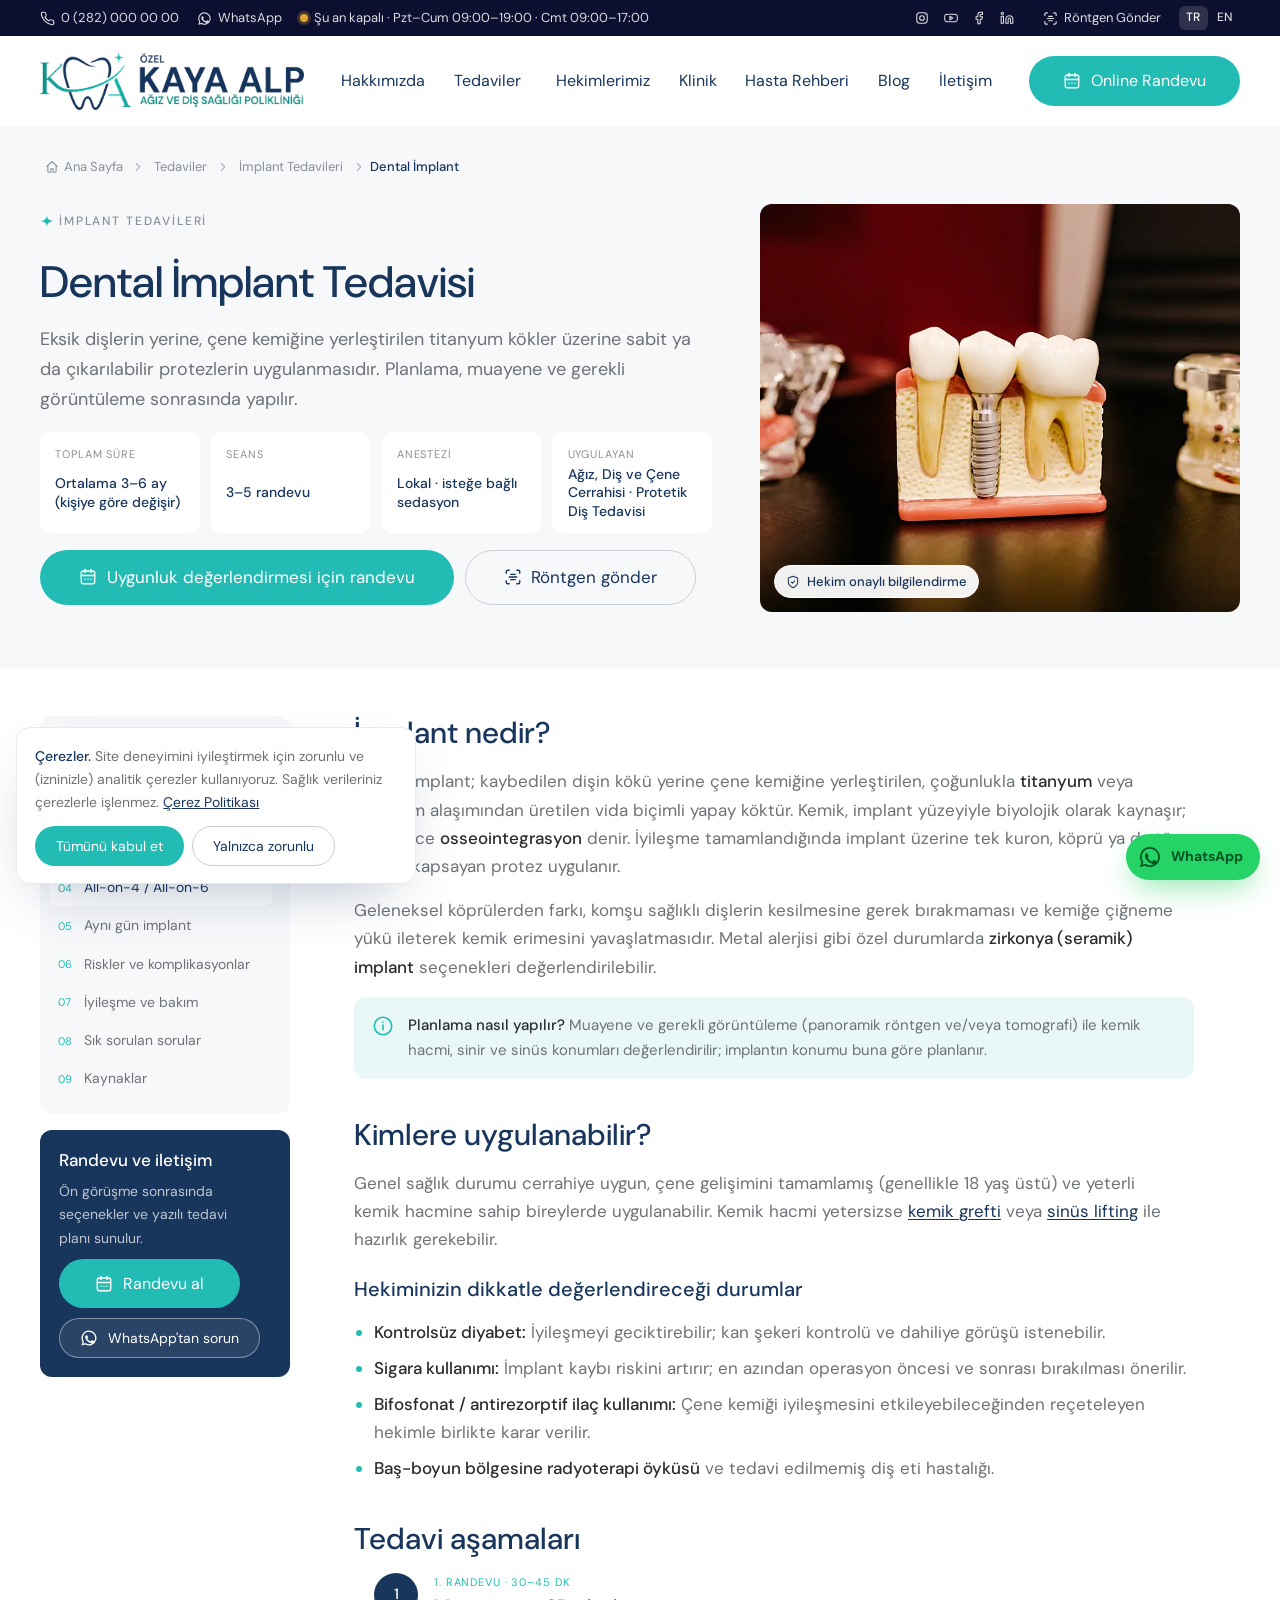
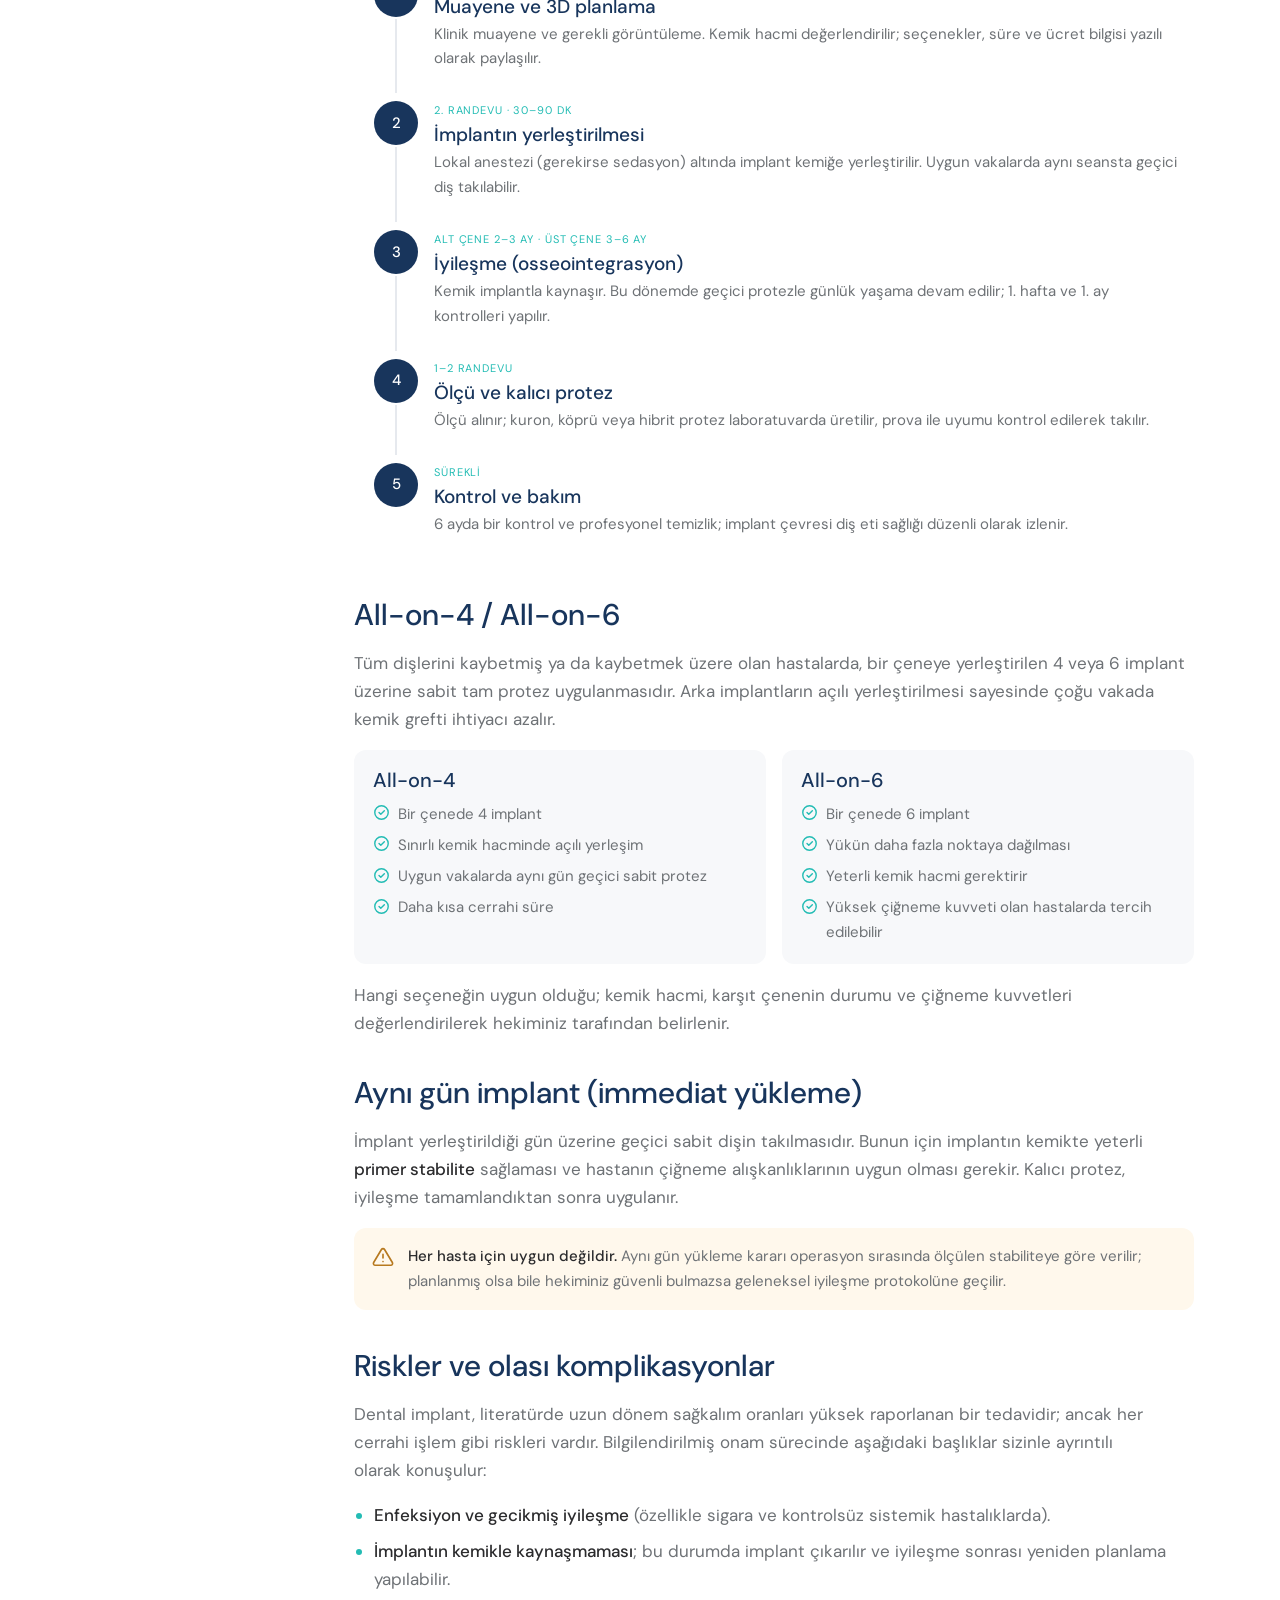
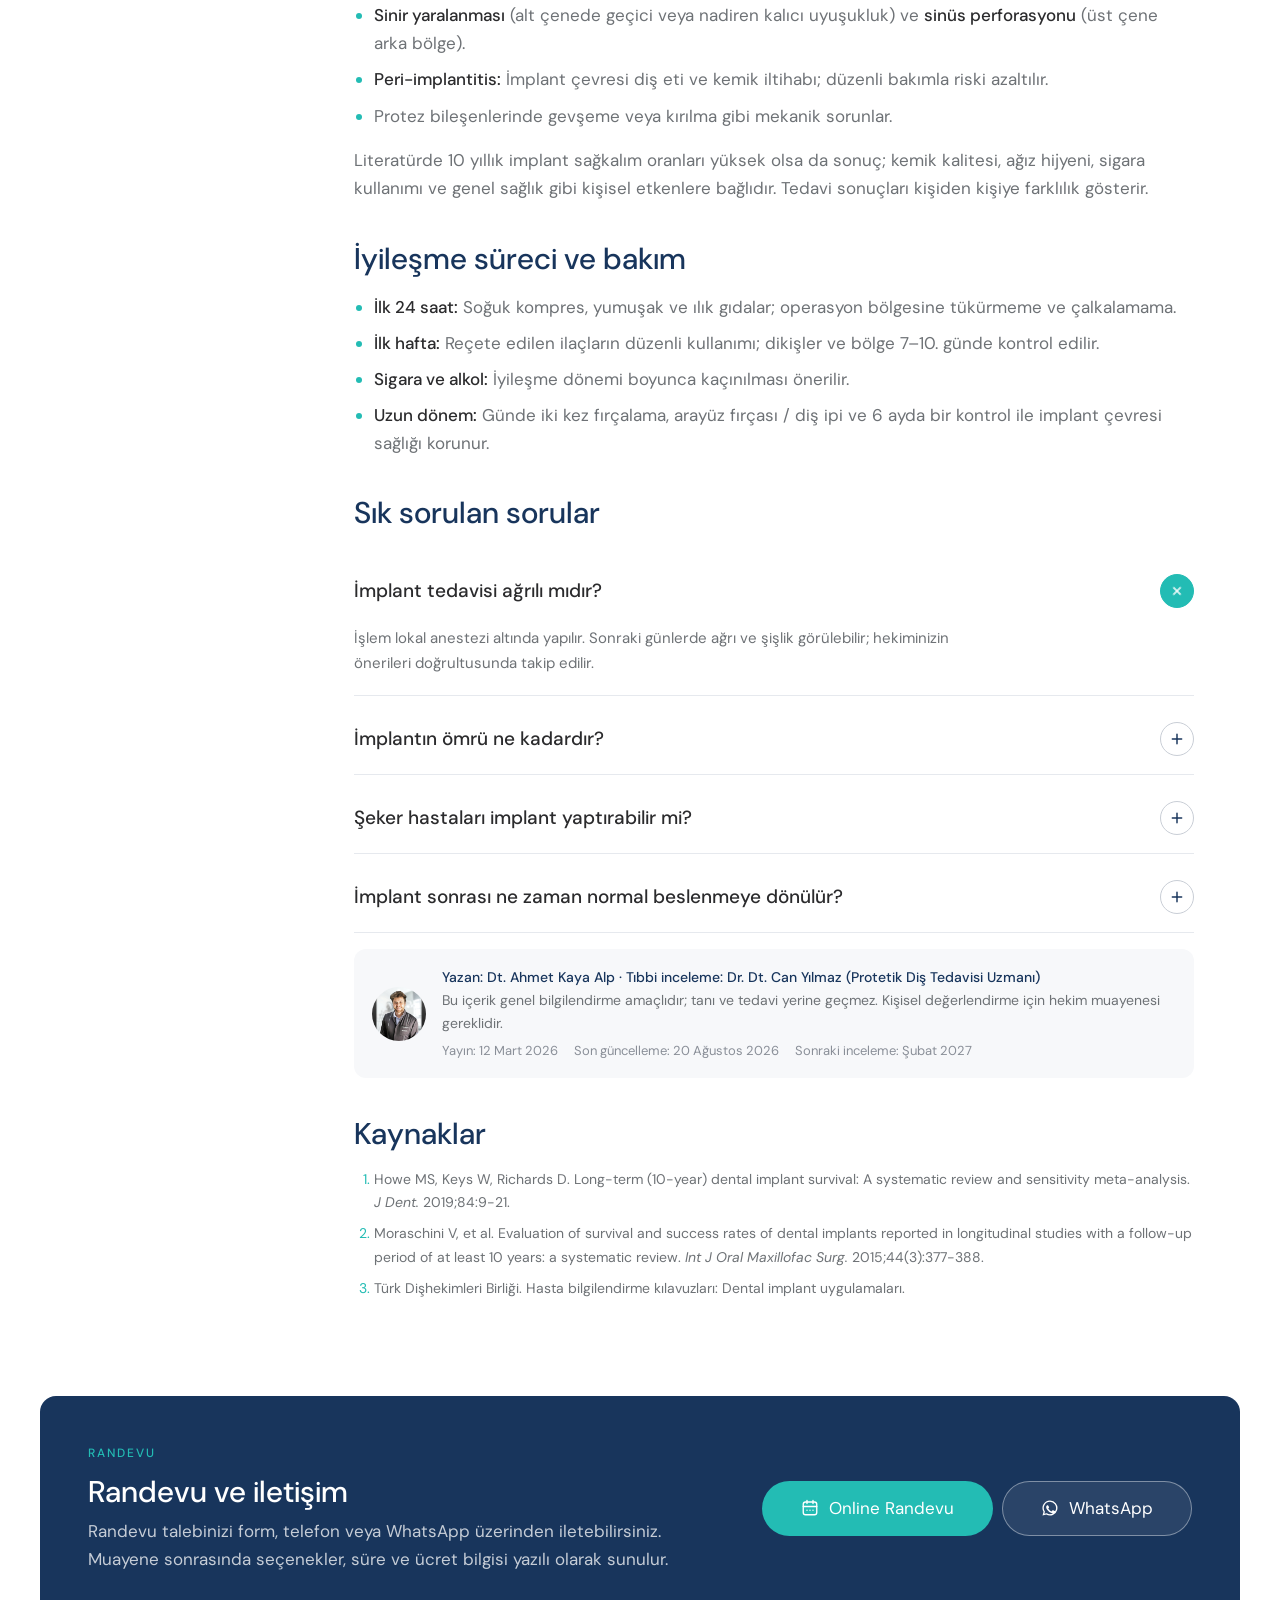
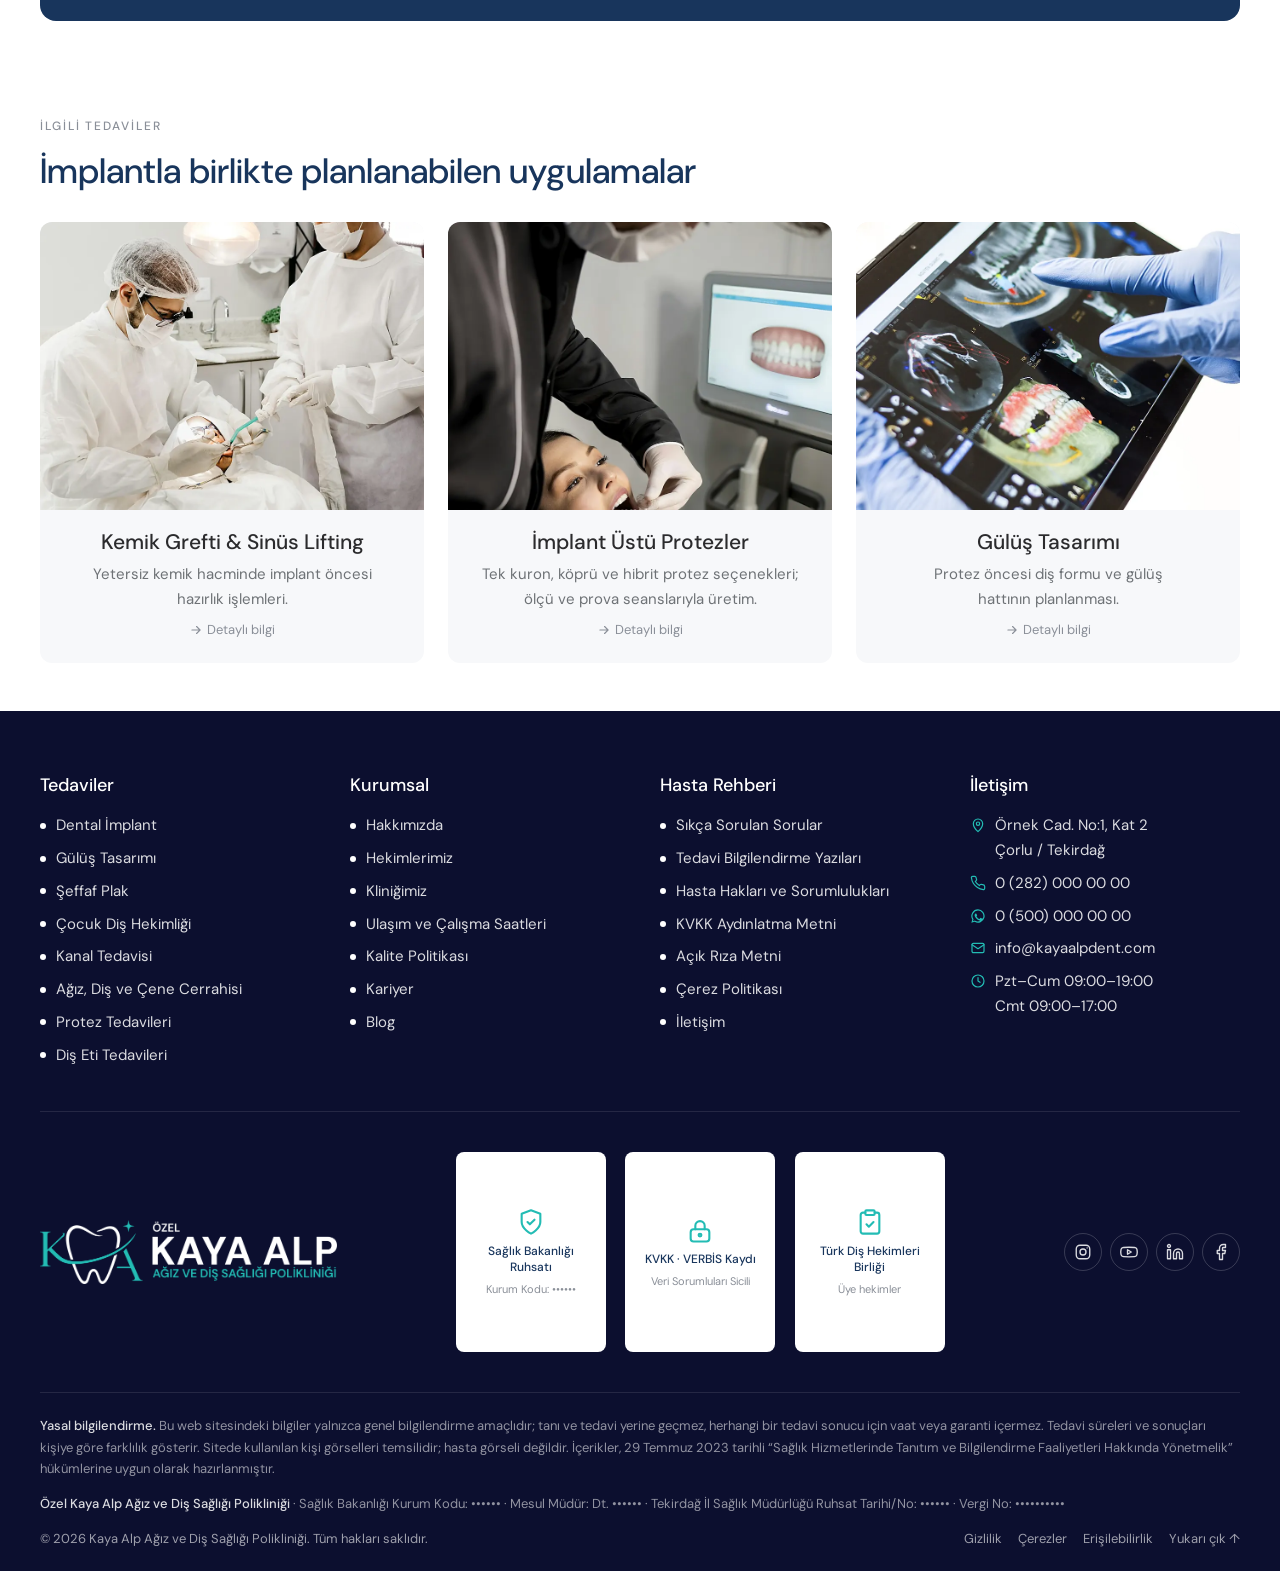
==== commit 073cc031: "v0.6.2 preview build" ====
--- a/tedaviler/implant.html
+++ b/tedaviler/implant.html
@@ -8,7 +8,6 @@
   <link rel="canonical" href="https://kayaalpdent.com/tedaviler/implant">
   <link rel="alternate" hreflang="tr" href="https://kayaalpdent.com/tedaviler/implant">
   <link rel="alternate" hreflang="en" href="https://kayaalpdent.com/en/treatments/dental-implants">
-  <link rel="alternate" hreflang="de" href="https://kayaalpdent.com/de/behandlungen/zahnimplantate">
   <link rel="alternate" hreflang="x-default" href="https://kayaalpdent.com/tedaviler/implant">
   <meta name="robots" content="index, follow, max-image-preview:large, max-snippet:-1">
   <meta name="theme-color" content="#18355C">
@@ -151,8 +150,7 @@
       <div class="topbar__group topbar__group--right">
         <span class="topbar__social"><a href="#" aria-label="Instagram"><svg><use href="#i-instagram"/></svg></a><a href="#" aria-label="YouTube"><svg><use href="#i-youtube"/></svg></a><a href="#" aria-label="Facebook"><svg><use href="#i-facebook"/></svg></a><a href="#" aria-label="LinkedIn"><svg><use href="#i-linkedin"/></svg></a></span>
         <a href="../index.html#randevu"><svg><use href="#i-scan"/></svg>Röntgen Gönder</a>
-        <a href="../index.html#uluslararasi"><svg><use href="#i-globe"/></svg>International Patients</a>
-        <nav class="lang" aria-label="Dil seçimi"><a href="#" aria-current="true" hreflang="tr">TR</a><a href="#" hreflang="en">EN</a><a href="#" hreflang="de">DE</a><a href="#" hreflang="ar">AR</a></nav>
+        <nav class="lang" aria-label="Dil seçimi"><a href="#" aria-current="true" hreflang="tr">TR</a><a href="#" hreflang="en">EN</a></nav>
       </div>
     </div>
   </div>
@@ -235,8 +233,6 @@
           <div class="lang-menu__list" id="lang-list" hidden>
             <a href="#" aria-current="true" hreflang="tr">Türkçe</a>
             <a href="#" hreflang="en">English</a>
-            <a href="#" hreflang="de">Deutsch</a>
-            <a href="#" hreflang="ar">العربية</a>
           </div>
         </div>
         <a class="icon-btn icon-btn--phone" href="tel:+902820000000" aria-label="Kliniği ara"><svg><use href="#i-phone"/></svg></a>
@@ -276,14 +272,13 @@
       </details>
       <a class="sheet__item" href="../index.html#hekimler" data-sheet-close><span class="ico"><svg><use href="#i-users"/></svg></span>Hekimlerimiz <svg><use href="#i-chevron-r"/></svg></a>
       <a class="sheet__item" href="../index.html#klinik" data-sheet-close><span class="ico"><svg><use href="#i-hospital"/></svg></span>Kliniğimiz <svg><use href="#i-chevron-r"/></svg></a>
-      <a class="sheet__item" href="../index.html#uluslararasi" data-sheet-close><span class="ico"><svg><use href="#i-globe"/></svg></span>Uluslararası Hastalar <svg><use href="#i-chevron-r"/></svg></a>
       <a class="sheet__item" href="../index.html#sss" data-sheet-close><span class="ico"><svg><use href="#i-file"/></svg></span>Hasta Rehberi &amp; SSS <svg><use href="#i-chevron-r"/></svg></a>
       <a class="sheet__item" href="../index.html#blog" data-sheet-close><span class="ico"><svg><use href="#i-heart"/></svg></span>Blog <svg><use href="#i-chevron-r"/></svg></a>
       <a class="sheet__item" href="../index.html#iletisim" data-sheet-close><span class="ico"><svg><use href="#i-pin"/></svg></span>İletişim <svg><use href="#i-chevron-r"/></svg></a>
     </nav>
     <div class="sheet__foot">
       <span><span class="status-dot" style="display:inline-block;vertical-align:middle;margin-right:.4rem"></span>Pzt–Cum 09:00–19:00 · Cmt 09:00–17:00</span>
-      <div class="langs"><a href="#" aria-current="true">TR</a><a href="#">EN</a><a href="#">DE</a><a href="#">AR</a></div>
+      <div class="langs"><a href="#" aria-current="true">TR</a><a href="#">EN</a></div>
     </div>
   </div>
 </div>
@@ -462,7 +457,7 @@
   <div class="container">
     <div class="footer__grid">
       <div><h4>Tedaviler</h4><ul><li><a href="implant.html">Dental İmplant</a></li><li><a href="#">Gülüş Tasarımı</a></li><li><a href="#">Şeffaf Plak</a></li><li><a href="#">Çocuk Diş Hekimliği</a></li><li><a href="#">Kanal Tedavisi</a></li><li><a href="#">Ağız, Diş ve Çene Cerrahisi</a></li><li><a href="#">Protez Tedavileri</a></li><li><a href="#">Diş Eti Tedavileri</a></li></ul></div>
-      <div><h4>Kurumsal</h4><ul><li><a href="../index.html#hakkimizda">Hakkımızda</a></li><li><a href="../index.html#hekimler">Hekimlerimiz</a></li><li><a href="../index.html#klinik">Kliniğimiz</a></li><li><a href="../index.html#uluslararasi">Uluslararası Hastalar</a></li><li><a href="#">Kalite Politikası</a></li><li><a href="#">Kariyer</a></li><li><a href="../index.html#blog">Blog</a></li></ul></div>
+      <div><h4>Kurumsal</h4><ul><li><a href="../index.html#hakkimizda">Hakkımızda</a></li><li><a href="../index.html#hekimler">Hekimlerimiz</a></li><li><a href="../index.html#klinik">Kliniğimiz</a></li><li><a href="../index.html#ulasim">Ulaşım ve Çalışma Saatleri</a></li><li><a href="#">Kalite Politikası</a></li><li><a href="#">Kariyer</a></li><li><a href="../index.html#blog">Blog</a></li></ul></div>
       <div><h4>Hasta Rehberi</h4><ul><li><a href="../index.html#sss">Sıkça Sorulan Sorular</a></li><li><a href="../index.html#bilgi">Tedavi Bilgilendirme Yazıları</a></li><li><a href="#">Hasta Hakları ve Sorumlulukları</a></li><li><a href="#">KVKK Aydınlatma Metni</a></li><li><a href="#">Açık Rıza Metni</a></li><li><a href="#">Çerez Politikası</a></li><li><a href="../index.html#iletisim">İletişim</a></li></ul></div>
       <div><h4>İletişim</h4><ul class="footer__contact">
         <li><a href="https://maps.google.com/?q=Kaya+Alp+Dis" target="_blank" rel="noopener"><svg><use href="#i-pin"/></svg><span>Örnek Cad. No:1, Kat 2<br>Çorlu / Tekirdağ</span></a></li>
@@ -476,7 +471,7 @@
       <a href="../index.html#top"><img src="../assets/img/brand/logo-horizontal-white.png" alt="Özel Kaya Alp Ağız ve Diş Sağlığı Polikliniği" width="1400" height="302"></a>
       <div class="footer__certs" aria-label="Ruhsat ve belgeler">
         <div class="cert"><svg><use href="#i-shield"/></svg><strong>Sağlık Bakanlığı Ruhsatı</strong><small>Kurum Kodu: ••••••</small></div>
-        <div class="cert"><svg><use href="#i-globe"/></svg><strong>Uluslararası Sağlık Turizmi Yetki Belgesi</strong><small>No: ••••••</small></div>
+        <div class="cert"><svg><use href="#i-lock"/></svg><strong>KVKK · VERBİS Kaydı</strong><small>Veri Sorumluları Sicili</small></div>
         <div class="cert"><svg><use href="#i-clipboard"/></svg><strong>Türk Diş Hekimleri Birliği</strong><small>Üye hekimler</small></div>
       </div>
       <div class="social"><a href="#" aria-label="Instagram"><svg><use href="#i-instagram"/></svg></a><a href="#" aria-label="YouTube"><svg><use href="#i-youtube"/></svg></a><a href="#" aria-label="LinkedIn"><svg><use href="#i-linkedin"/></svg></a><a href="#" aria-label="Facebook"><svg><use href="#i-facebook"/></svg></a></div>
--- a/assets/css/style.css
+++ b/assets/css/style.css
@@ -233,6 +233,7 @@
 .hero { position: relative; height: clamp(560px, 46vw, 660px); background: var(--navy-900); overflow: hidden; color: #fff; }
 .slide { position: absolute; inset: 0; opacity: 0; visibility: hidden; transition: opacity 1s ease, visibility 1s; }
 .slide.is-active { opacity: 1; visibility: visible; z-index: 1; }
+.hero.is-instant .slide { transition: none !important; }
 .slide__bg { position: absolute; inset: 0; display: block; }
 .slide__bg img { width: 100%; height: 100%; object-fit: cover; object-position: 55% 50%; transform: scale(1.05); transition: transform 9s linear; }
 .slide.is-active .slide__bg img { transform: scale(1); }
@@ -310,17 +311,18 @@
 .band-dark h2 { color: #fff; }
 .band-dark p { color: rgba(255,255,255,.78); }
 .band-dark .eyebrow { color: var(--cyan); }
-.intl__list { display: grid; gap: .7rem; margin-top: 1.2rem; }
-.intl__list li { display: flex; gap: .7rem; align-items: flex-start; color: rgba(255,255,255,.88); }
-.intl__list svg { width: 20px; height: 20px; color: var(--cyan); flex: none; margin-top: .15rem; }
-.intl__langs { display: flex; flex-wrap: wrap; gap: .45rem; margin-top: 1.1rem; }
-.intl__card { background: rgba(255,255,255,.05); border: 1px solid rgba(255,255,255,.12); border-radius: 16px; padding: 1.6rem; display: grid; gap: .9rem; justify-items: start; }
-.intl__card h3 { color: #fff; font-size: 22px; }
-.intl__card p { font-size: 15px; }
-.intl__steps { display: grid; gap: .65rem; }
-.intl__steps li { display: grid; grid-template-columns: 28px 1fr; gap: .75rem; align-items: start; font-size: 15px; color: rgba(255,255,255,.88); }
-.intl__steps b { width: 28px; height: 28px; border-radius: 50%; background: var(--cyan); color: var(--navy-900); display: grid; place-items: center; font-size: 13px; font-weight: 500; }
-.intl__note { font-size: 12px; color: rgba(255,255,255,.5); }
+.band__list { display: grid; gap: .7rem; margin-top: 1.2rem; }
+.band__list li { display: flex; gap: .7rem; align-items: flex-start; color: rgba(255,255,255,.88); }
+.band__list svg { width: 20px; height: 20px; color: var(--cyan); flex: none; margin-top: .15rem; }
+.band__langs { display: flex; flex-wrap: wrap; gap: .45rem; margin-top: 1.1rem; }
+.band__card { background: rgba(255,255,255,.05); border: 1px solid rgba(255,255,255,.12); border-radius: 16px; padding: 1.6rem; display: grid; gap: .9rem; justify-items: start; }
+.band__card h3 { color: #fff; font-size: 22px; }
+.band__card p { font-size: 15px; }
+.band__steps { display: grid; gap: .65rem; }
+.band__steps li { display: grid; grid-template-columns: 28px 1fr; gap: .75rem; align-items: start; font-size: 15px; color: rgba(255,255,255,.88); }
+.band__steps b { width: 28px; height: 28px; border-radius: 50%; background: var(--cyan); color: var(--navy-900); display: grid; place-items: center; font-size: 13px; font-weight: 500; }
+.band__note { font-size: 12px; color: rgba(255,255,255,.5); }
+.band__actions { display: flex; flex-wrap: wrap; gap: .6rem; margin-top: 1.3rem; }
 .band-navy { background: var(--navy); color: #fff; padding: 48px 0; }
 .band-navy__inner { display: flex; align-items: center; justify-content: space-between; gap: 2rem; }
 .band-navy h2 { color: #fff; font-size: 35px; max-width: 30ch; }
@@ -633,12 +635,17 @@
   .sec__head { flex-direction: column; align-items: flex-start; gap: .8rem; margin-bottom: 24px; }
   .sec__head .arrows { display: none; }
   .topbar__hours-text { display: none; }
-  .hero { height: clamp(620px, 165vw, 700px); }
-  .slide__text { top: calc(var(--header-h) + var(--topbar-h)); transform: none; padding: 22px var(--gutter) 0; }
-  .slide__l1 { font-size: 19px; } .slide__l2 { font-size: 46px; } .slide__l3 { font-size: 18px; } .slide__l3--sm { font-size: 15px; }
-  .slide__cta { flex-wrap: wrap; justify-content: center; gap: 8px; margin-top: 18px; }
+  .hero { height: clamp(600px, 158vw, 660px); }
+  .hero::after { content: ""; position: absolute; left: 0; right: 0; bottom: 0; height: 110px; background: linear-gradient(to top, rgba(12,15,47,.7), rgba(12,15,47,0)); z-index: 2; pointer-events: none; }
+  .hero__dots { bottom: 14px; }
+  .hero__note { bottom: 12px; right: 12px; font-size: 10px; color: rgba(255,255,255,.6); }
+  .slide__text { left: 0; right: 0; top: calc(var(--header-h) + var(--topbar-h)); transform: none; padding: 26px var(--gutter) 0; }
+  .slide__l1 { font-size: clamp(16px, 5vw, 19px); letter-spacing: .06em; } .slide__l2 { font-size: clamp(34px, 11vw, 46px); } .slide__l3 { font-size: clamp(15px, 4.6vw, 18px); } .slide__l3--sm { font-size: 14px; }
+  .slide__cta { display: flex; flex-wrap: wrap; justify-content: center; gap: 8px; margin-top: 20px; }
   .slide__cta .btn { padding: 12px 22px; min-height: 44px; font-size: 15px; }
-  .slide__person { right: 50%; transform: translateX(50%); height: 42%; max-width: 86%; opacity: 1; bottom: 0; object-position: center bottom; }
+  .slide__person { right: 50%; transform: translateX(50%); height: 50%; max-width: 92%; opacity: 1; bottom: 0; object-position: center bottom; }
+  .slide--photo .slide__text { top: 0; bottom: 0; display: flex; flex-direction: column; justify-content: center; align-items: center; padding-top: calc(var(--header-h) + var(--topbar-h)); }
+  .slide--photo .slide__shade { background: linear-gradient(180deg, rgba(12,15,47,.9) 0%, rgba(12,15,47,.55) 60%, rgba(12,15,47,.35) 100%); }
   .slide.is-active .slide__person { animation: none; opacity: 1; }
   .carousel__track { margin: 0 calc(-1 * var(--gutter)); padding: 0 var(--gutter) 6px; scroll-padding: 0 var(--gutter); }
   .carousel__track > *, .carousel--4 .carousel__track > * { flex-basis: 80%; }
